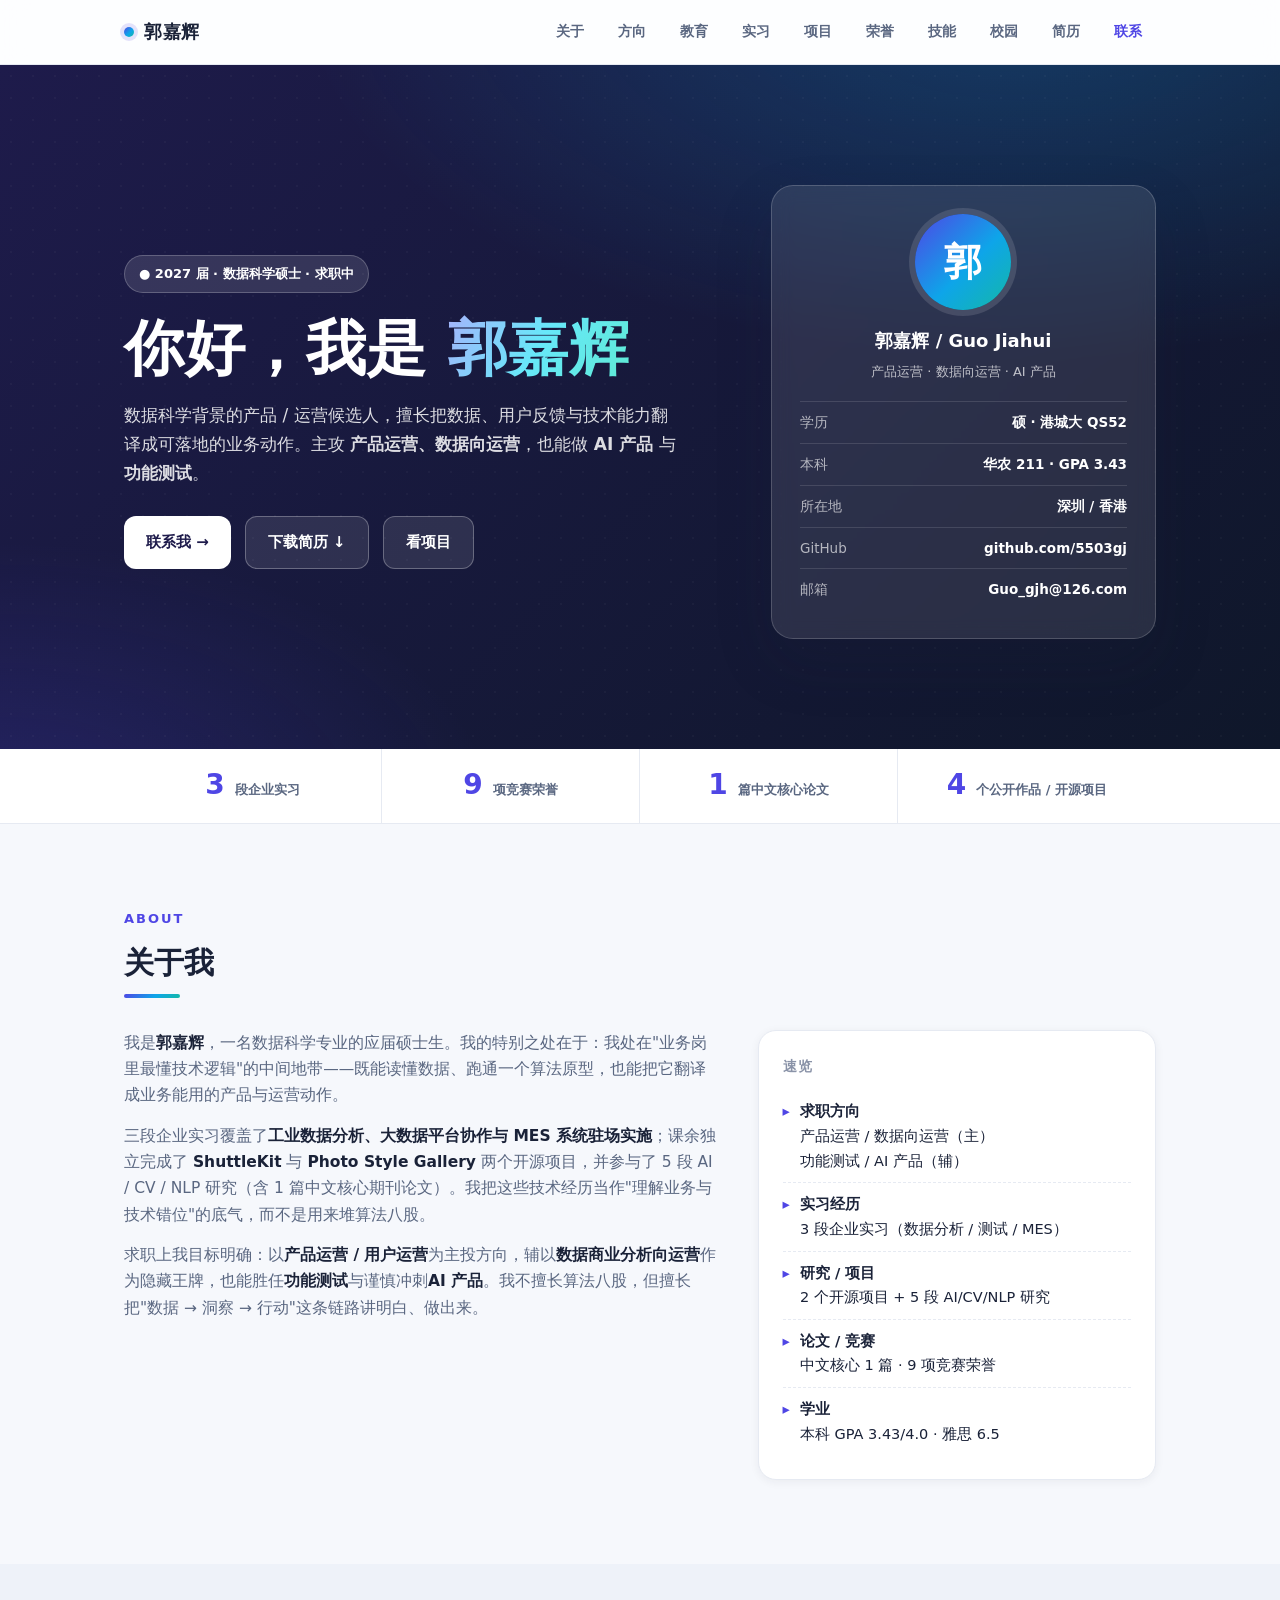
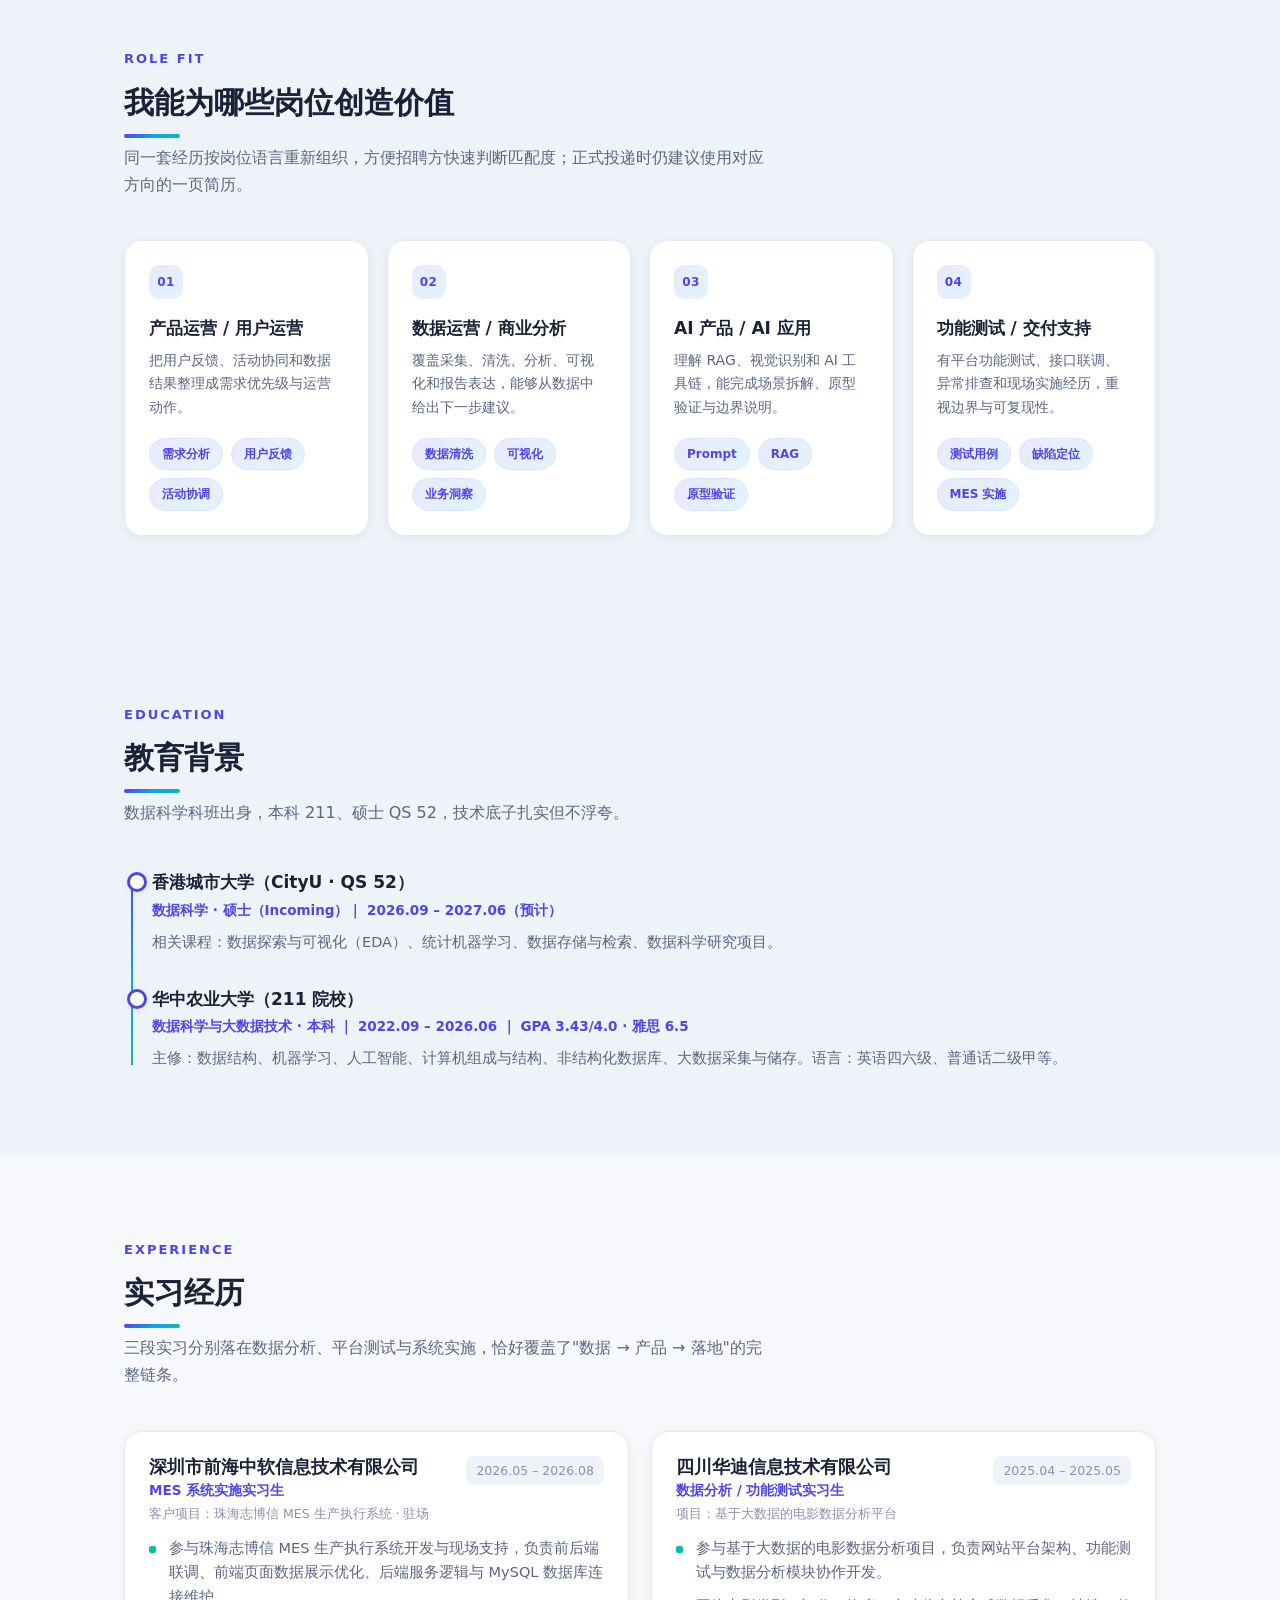
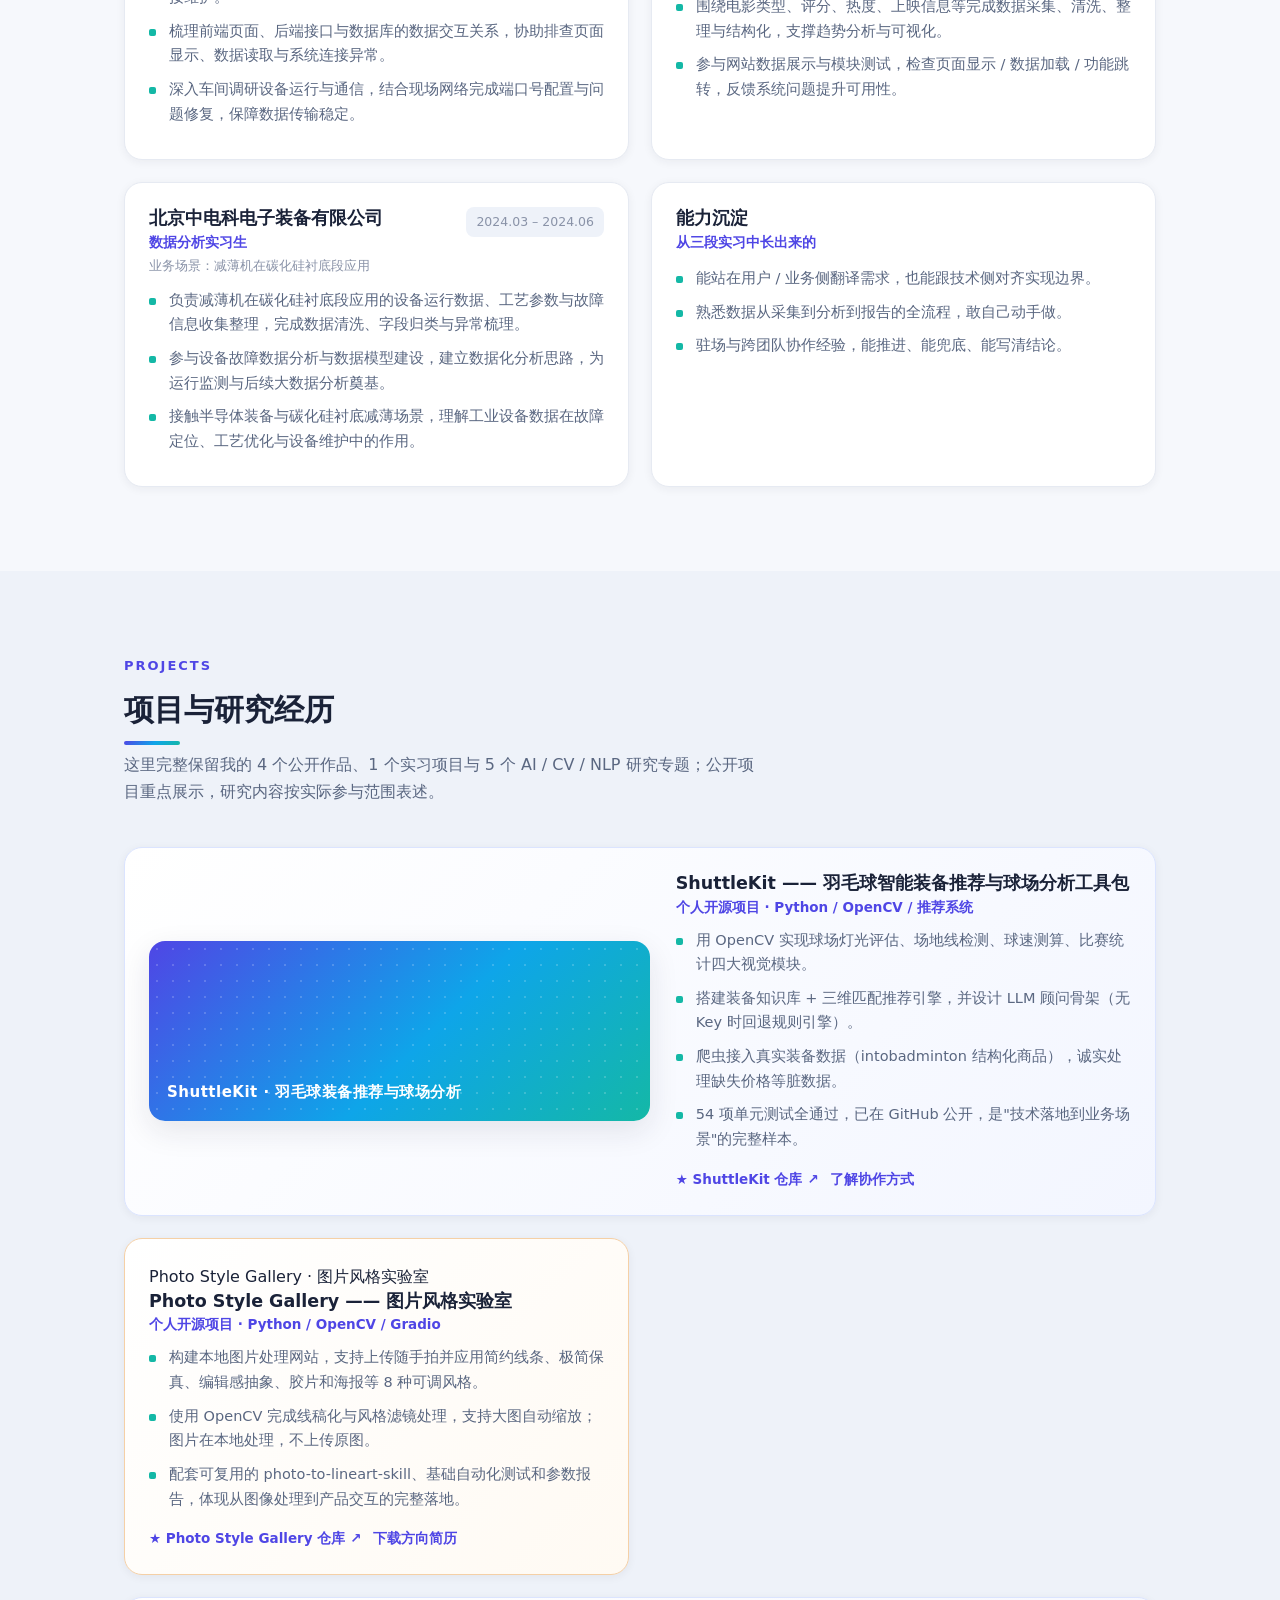
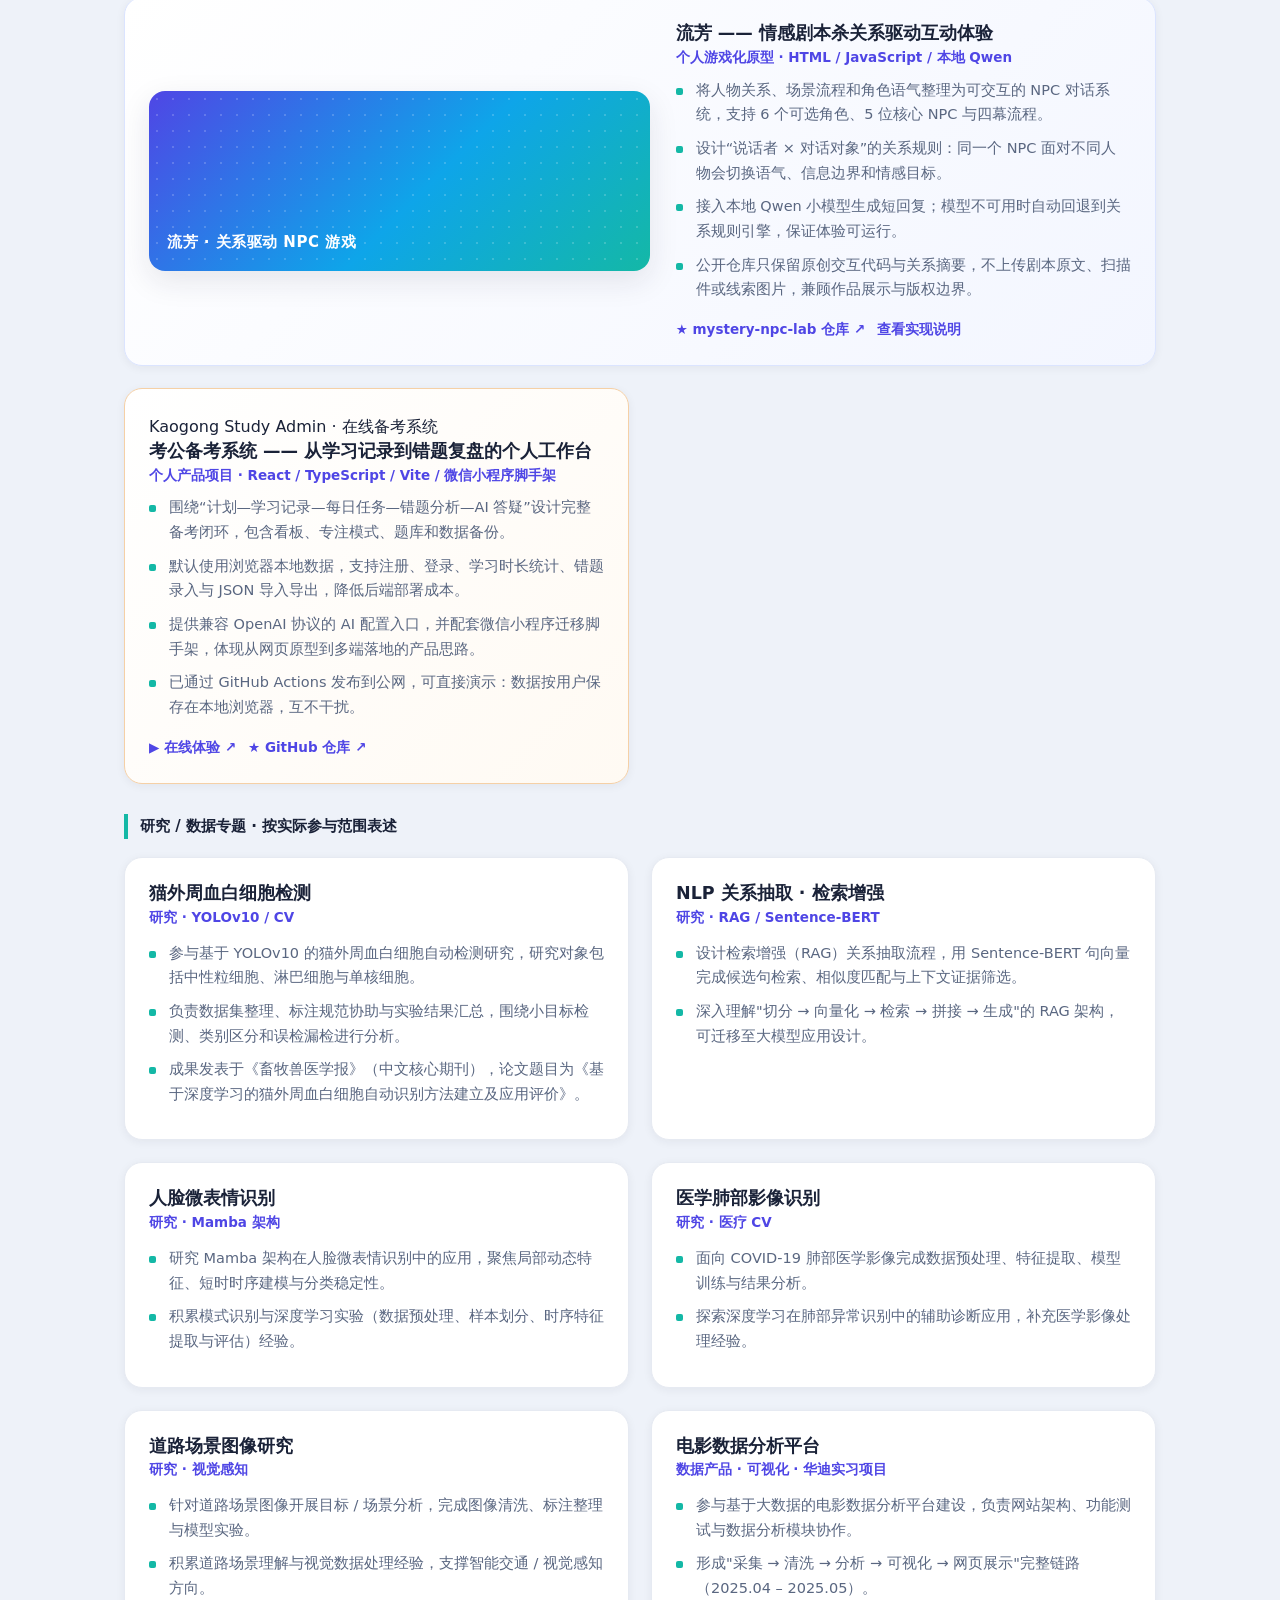
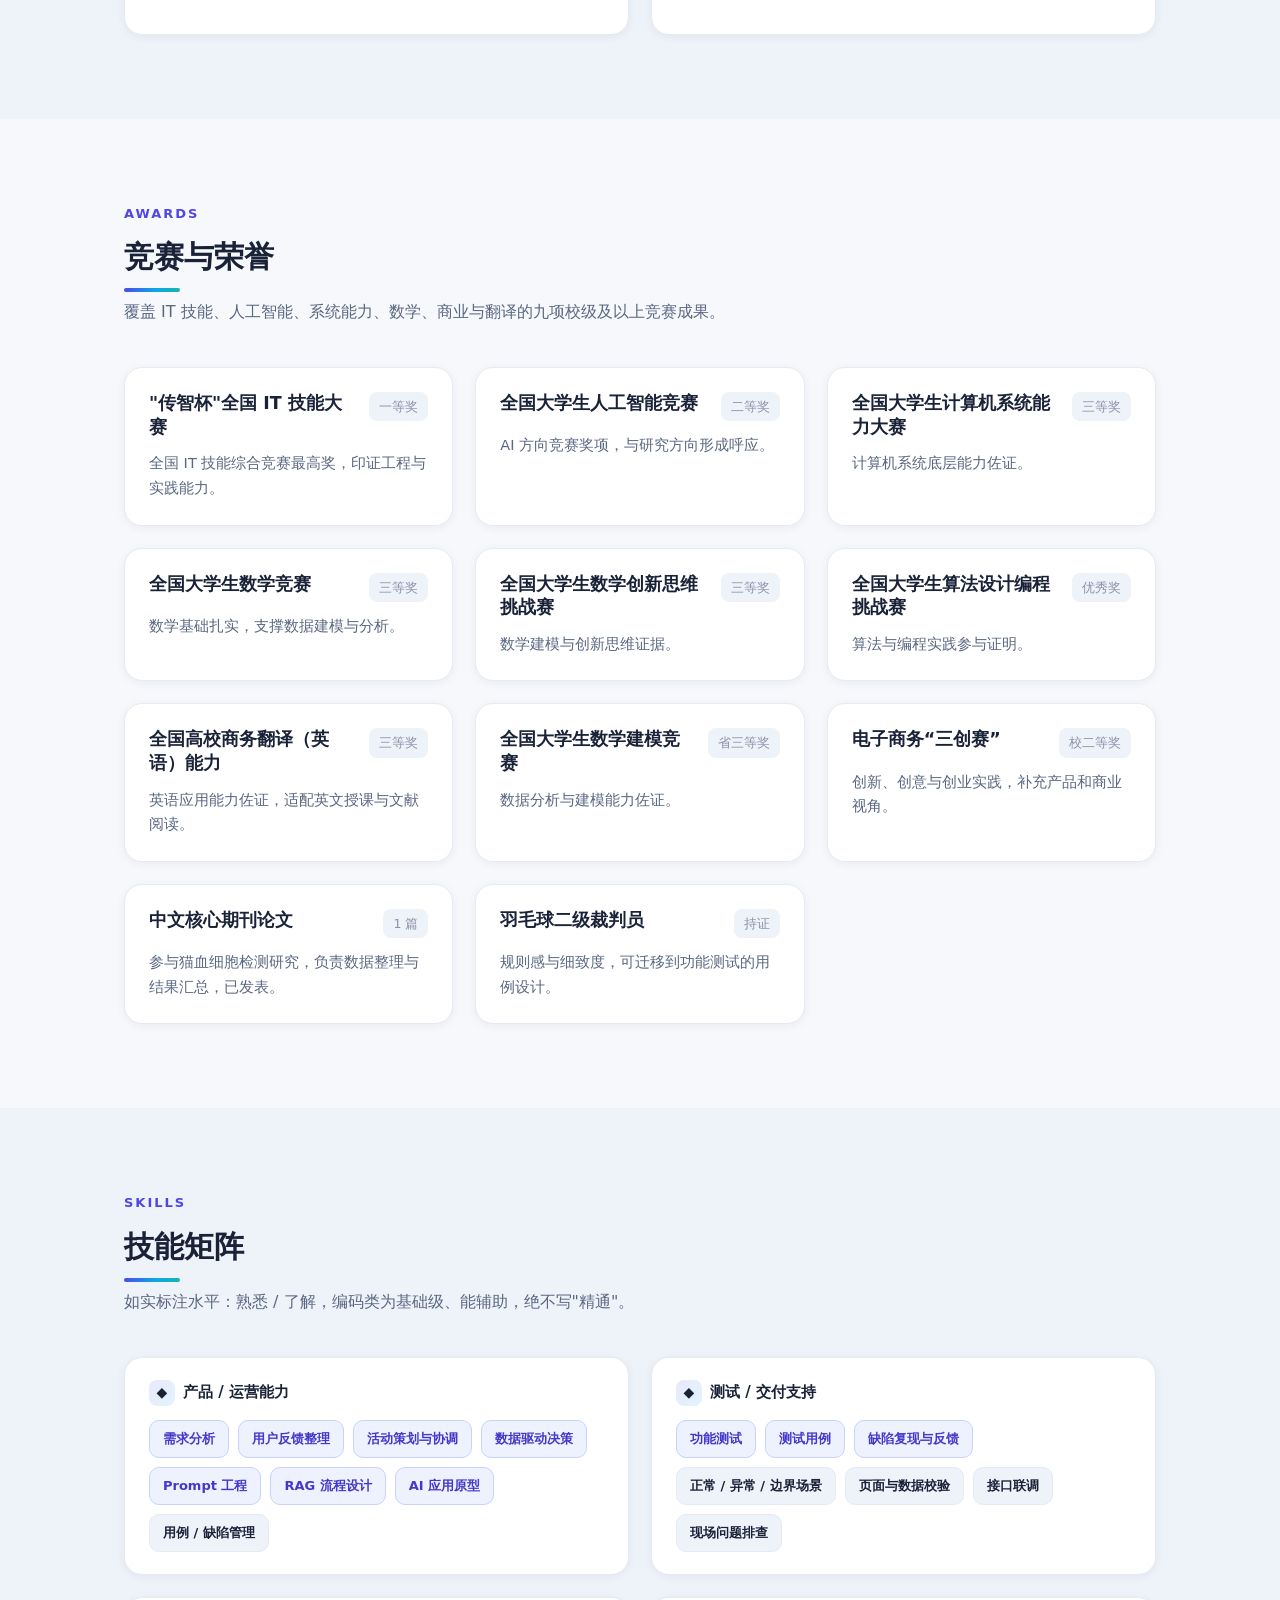
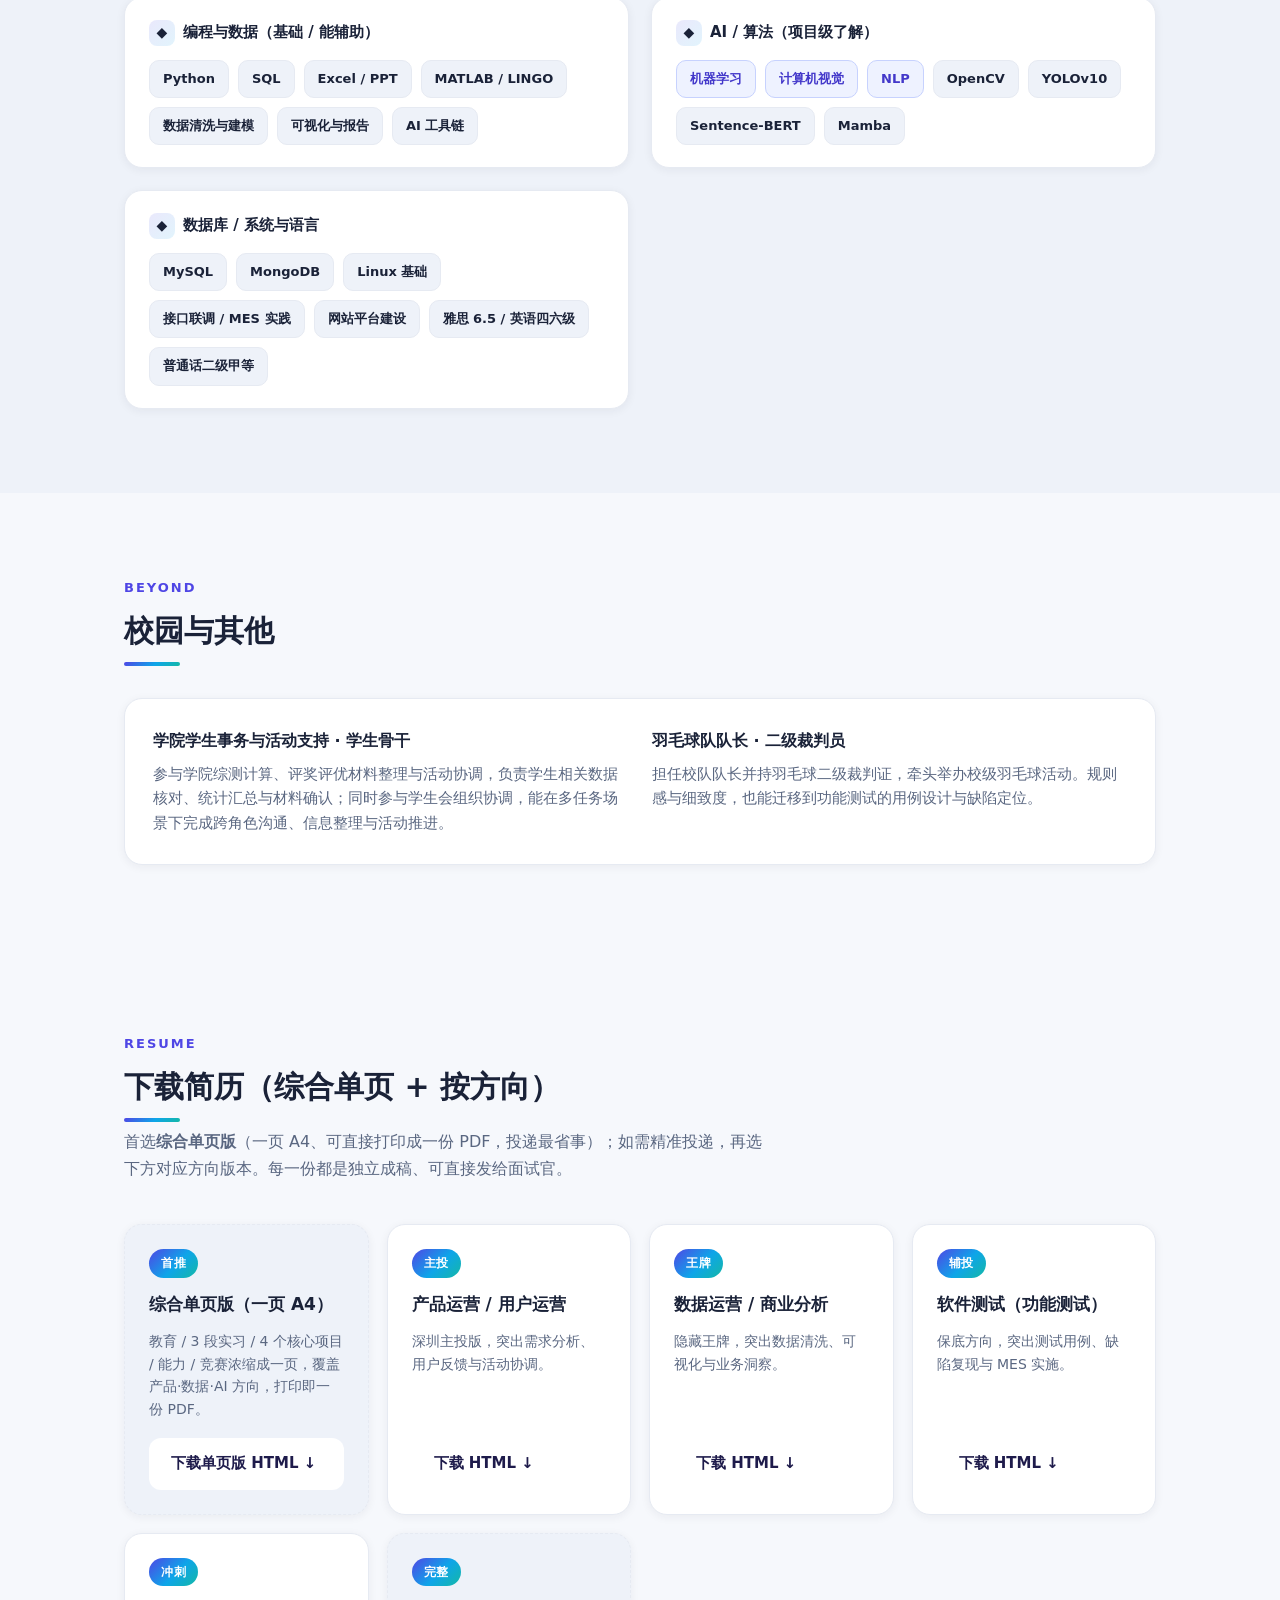
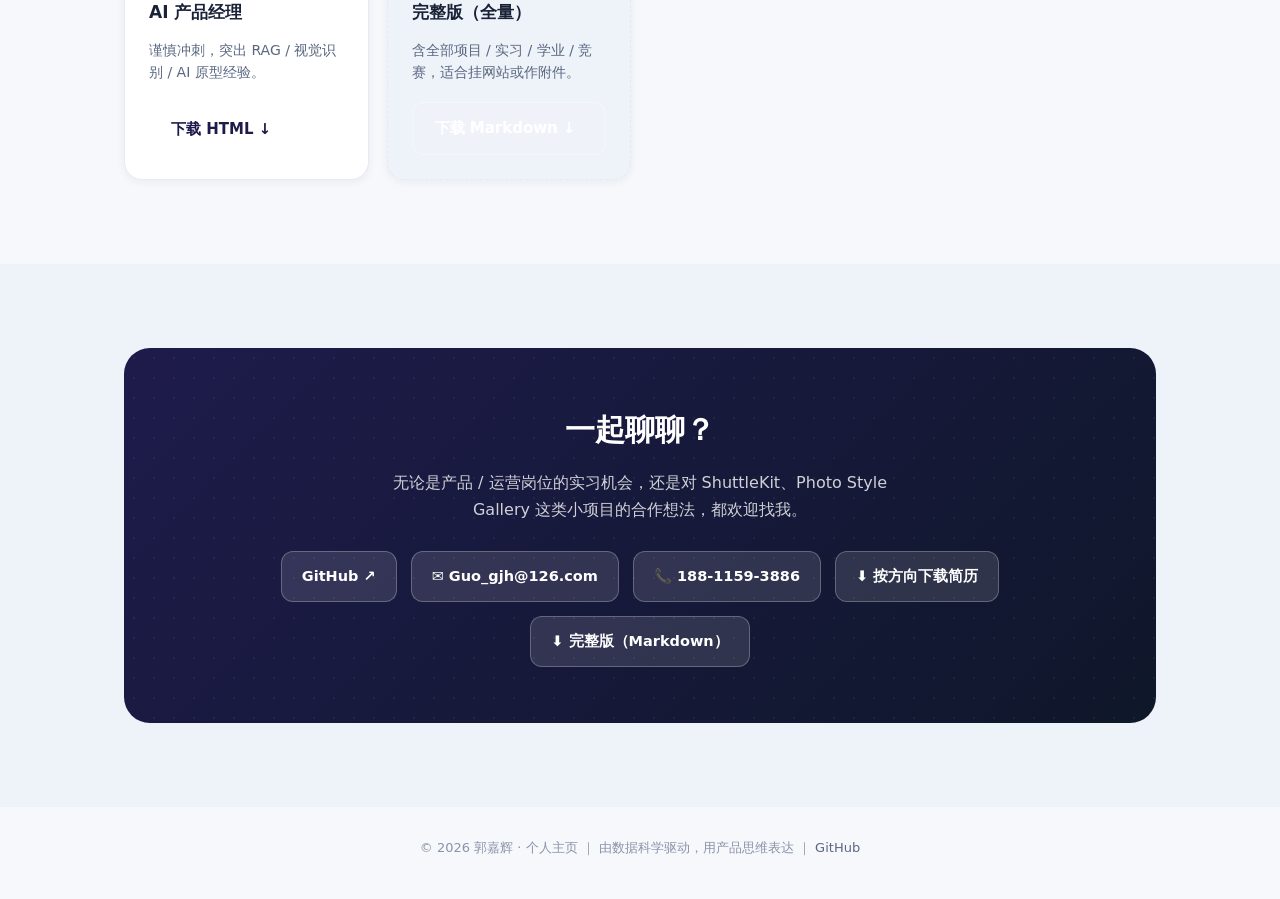
==== index.html @ 89a22817 "feat: add new portfolio projects" ====
<!DOCTYPE html>
<html lang="zh-CN">
<head>
<meta charset="UTF-8">
<meta name="viewport" content="width=device-width, initial-scale=1.0">
<title>郭嘉辉 · 个人主页 / 在线简历</title>
<meta name="description" content="郭嘉辉（数据科学硕士）个人主页：产品运营 / 数据向运营 / AI 产品方向，含 ShuttleKit、Photo Style Gallery、流芳 NPC 游戏、考公备考系统等公开作品。">
<meta name="theme-color" content="#1e1b4b">
<meta property="og:title" content="郭嘉辉 · 个人主页 / 在线简历">
<meta property="og:description" content="数据科学背景的产品运营、数据运营、AI 产品与功能测试候选人。">
<link rel="stylesheet" href="assets/css/style.css">
</head>
<body>

<!-- 导航 -->
<nav class="nav">
  <div class="wrap">
    <div class="brand"><span class="dot"></span>郭嘉辉</div>
    <button class="nav-toggle" id="navToggle" aria-label="打开菜单" aria-expanded="false">☰</button>
    <div class="nav-links" id="navLinks">
      <a href="#about">关于</a>
      <a href="#roles">方向</a>
      <a href="#education">教育</a>
      <a href="#experience">实习</a>
      <a href="#projects">项目</a>
      <a href="#awards">荣誉</a>
      <a href="#skills">技能</a>
      <a href="#campus">校园</a>
      <a href="#resume">简历</a>
      <a href="#contact">联系</a>
    </div>
  </div>
</nav>

<!-- Hero -->
<header class="hero">
  <div class="wrap">
    <div>
      <span class="badge">● 2027 届 · 数据科学硕士 · 求职中</span>
      <h1>你好，我是 <span class="grad-text">郭嘉辉</span></h1>
      <p class="lead">数据科学背景的产品 / 运营候选人，擅长把数据、用户反馈与技术能力翻译成可落地的业务动作。主攻 <strong>产品运营、数据向运营</strong>，也能做 <strong>AI 产品</strong> 与 <strong>功能测试</strong>。</p>
      <div class="cta">
        <a class="btn btn-primary" href="#contact">联系我 →</a>
        <a class="btn btn-ghost" href="#resume">下载简历 ↓</a>
        <a class="btn btn-ghost" href="#projects">看项目</a>
      </div>
    </div>
    <aside class="hero-card">
      <div class="avatar">郭</div>
      <h3>郭嘉辉 / Guo Jiahui</h3>
      <div class="sub">产品运营 · 数据向运营 · AI 产品</div>
      <div class="row"><span>学历</span><span>硕 · 港城大 QS52</span></div>
      <div class="row"><span>本科</span><span>华农 211 · GPA 3.43</span></div>
      <div class="row"><span>所在地</span><span>深圳 / 香港</span></div>
      <div class="row"><span>GitHub</span><span>github.com/5503gj</span></div>
      <div class="row"><span>邮箱</span><span>Guo_gjh@126.com</span></div>
    </aside>
  </div>
</header>

<div class="proof-strip" aria-label="经历概览">
  <div class="wrap proof-grid">
    <div><strong>3</strong><span>段企业实习</span></div>
    <div><strong>9</strong><span>项竞赛荣誉</span></div>
    <div><strong>1</strong><span>篇中文核心论文</span></div>
    <div><strong>4</strong><span>个公开作品 / 开源项目</span></div>
  </div>
</div>

<!-- 关于 -->
<section id="about">
  <div class="wrap">
    <div class="sec-head reveal">
      <div class="kicker">About</div>
      <h2>关于我</h2>
    </div>
    <div class="about-grid">
      <div class="about-text reveal">
        <p>我是<strong>郭嘉辉</strong>，一名数据科学专业的应届硕士生。我的特别之处在于：我处在"业务岗里最懂技术逻辑"的中间地带——既能读懂数据、跑通一个算法原型，也能把它翻译成业务能用的产品与运营动作。</p>
        <p>三段企业实习覆盖了<strong>工业数据分析、大数据平台协作与 MES 系统驻场实施</strong>；课余独立完成了 <strong>ShuttleKit</strong> 与 <strong>Photo Style Gallery</strong> 两个开源项目，并参与了 5 段 AI / CV / NLP 研究（含 1 篇中文核心期刊论文）。我把这些技术经历当作"理解业务与技术错位"的底气，而不是用来堆算法八股。</p>
        <p>求职上我目标明确：以<strong>产品运营 / 用户运营</strong>为主投方向，辅以<strong>数据商业分析向运营</strong>作为隐藏王牌，也能胜任<strong>功能测试</strong>与谨慎冲刺<strong>AI 产品</strong>。我不擅长算法八股，但擅长把"数据 → 洞察 → 行动"这条链路讲明白、做出来。</p>
      </div>
      <div class="fact-card reveal">
        <h4>速览</h4>
        <div class="item"><span class="ic">▸</span><div><strong>求职方向</strong><br>产品运营 / 数据向运营（主）<br>功能测试 / AI 产品（辅）</div></div>
        <div class="item"><span class="ic">▸</span><div><strong>实习经历</strong><br>3 段企业实习（数据分析 / 测试 / MES）</div></div>
        <div class="item"><span class="ic">▸</span><div><strong>研究 / 项目</strong><br>2 个开源项目 + 5 段 AI/CV/NLP 研究</div></div>
        <div class="item"><span class="ic">▸</span><div><strong>论文 / 竞赛</strong><br>中文核心 1 篇 · 9 项竞赛荣誉</div></div>
        <div class="item"><span class="ic">▸</span><div><strong>学业</strong><br>本科 GPA 3.43/4.0 · 雅思 6.5</div></div>
      </div>
    </div>
  </div>
</section>

<!-- 求职方向 -->
<section id="roles" style="background:var(--bg-soft);">
  <div class="wrap">
    <div class="sec-head reveal">
      <div class="kicker">Role fit</div>
      <h2>我能为哪些岗位创造价值</h2>
      <p>同一套经历按岗位语言重新组织，方便招聘方快速判断匹配度；正式投递时仍建议使用对应方向的一页简历。</p>
    </div>
    <div class="role-grid">
      <article class="role-card reveal">
        <span class="role-no">01</span>
        <h3>产品运营 / 用户运营</h3>
        <p>把用户反馈、活动协同和数据结果整理成需求优先级与运营动作。</p>
        <div class="tag-row"><span class="tag">需求分析</span><span class="tag">用户反馈</span><span class="tag">活动协调</span></div>
      </article>
      <article class="role-card reveal">
        <span class="role-no">02</span>
        <h3>数据运营 / 商业分析</h3>
        <p>覆盖采集、清洗、分析、可视化和报告表达，能够从数据中给出下一步建议。</p>
        <div class="tag-row"><span class="tag">数据清洗</span><span class="tag">可视化</span><span class="tag">业务洞察</span></div>
      </article>
      <article class="role-card reveal">
        <span class="role-no">03</span>
        <h3>AI 产品 / AI 应用</h3>
        <p>理解 RAG、视觉识别和 AI 工具链，能完成场景拆解、原型验证与边界说明。</p>
        <div class="tag-row"><span class="tag">Prompt</span><span class="tag">RAG</span><span class="tag">原型验证</span></div>
      </article>
      <article class="role-card reveal">
        <span class="role-no">04</span>
        <h3>功能测试 / 交付支持</h3>
        <p>有平台功能测试、接口联调、异常排查和现场实施经历，重视边界与可复现性。</p>
        <div class="tag-row"><span class="tag">测试用例</span><span class="tag">缺陷定位</span><span class="tag">MES 实施</span></div>
      </article>
    </div>
  </div>
</section>

<!-- 教育 -->
<section id="education" style="background:var(--bg-soft);">
  <div class="wrap">
    <div class="sec-head reveal">
      <div class="kicker">Education</div>
      <h2>教育背景</h2>
      <p>数据科学科班出身，本科 211、硕士 QS 52，技术底子扎实但不浮夸。</p>
    </div>
    <div class="timeline">
      <div class="tl-item reveal">
        <h4>香港城市大学（CityU · QS 52）</h4>
        <div class="meta">数据科学 · 硕士（Incoming）｜ 2026.09 – 2027.06（预计）</div>
        <p>相关课程：数据探索与可视化（EDA）、统计机器学习、数据存储与检索、数据科学研究项目。</p>
      </div>
      <div class="tl-item reveal">
        <h4>华中农业大学（211 院校）</h4>
        <div class="meta">数据科学与大数据技术 · 本科 ｜ 2022.09 – 2026.06 ｜ GPA 3.43/4.0 · 雅思 6.5</div>
        <p>主修：数据结构、机器学习、人工智能、计算机组成与结构、非结构化数据库、大数据采集与储存。语言：英语四六级、普通话二级甲等。</p>
      </div>
    </div>
  </div>
</section>

<!-- 实习 -->
<section id="experience">
  <div class="wrap">
    <div class="sec-head reveal">
      <div class="kicker">Experience</div>
      <h2>实习经历</h2>
      <p>三段实习分别落在数据分析、平台测试与系统实施，恰好覆盖了"数据 → 产品 → 落地"的完整链条。</p>
    </div>
    <div class="grid grid-2">
      <div class="card reveal">
        <div class="top">
          <div><h3>深圳市前海中软信息技术有限公司</h3><div class="role">MES 系统实施实习生</div><div class="exp-company">客户项目：珠海志博信 MES 生产执行系统 · 驻场</div></div>
          <span class="period">2026.05 – 2026.08</span>
        </div>
        <ul>
          <li>参与珠海志博信 MES 生产执行系统开发与现场支持，负责前后端联调、前端页面数据展示优化、后端服务逻辑与 MySQL 数据库连接维护。</li>
          <li>梳理前端页面、后端接口与数据库的数据交互关系，协助排查页面显示、数据读取与系统连接异常。</li>
          <li>深入车间调研设备运行与通信，结合现场网络完成端口号配置与问题修复，保障数据传输稳定。</li>
        </ul>
      </div>
      <div class="card reveal">
        <div class="top">
          <div><h3>四川华迪信息技术有限公司</h3><div class="role">数据分析 / 功能测试实习生</div><div class="exp-company">项目：基于大数据的电影数据分析平台</div></div>
          <span class="period">2025.04 – 2025.05</span>
        </div>
        <ul>
          <li>参与基于大数据的电影数据分析项目，负责网站平台架构、功能测试与数据分析模块协作开发。</li>
          <li>围绕电影类型、评分、热度、上映信息等完成数据采集、清洗、整理与结构化，支撑趋势分析与可视化。</li>
          <li>参与网站数据展示与模块测试，检查页面显示 / 数据加载 / 功能跳转，反馈系统问题提升可用性。</li>
        </ul>
      </div>
      <div class="card reveal">
        <div class="top">
          <div><h3>北京中电科电子装备有限公司</h3><div class="role">数据分析实习生</div><div class="exp-company">业务场景：减薄机在碳化硅衬底段应用</div></div>
          <span class="period">2024.03 – 2024.06</span>
        </div>
        <ul>
          <li>负责减薄机在碳化硅衬底段应用的设备运行数据、工艺参数与故障信息收集整理，完成数据清洗、字段归类与异常梳理。</li>
          <li>参与设备故障数据分析与数据模型建设，建立数据化分析思路，为运行监测与后续大数据分析奠基。</li>
          <li>接触半导体装备与碳化硅衬底减薄场景，理解工业设备数据在故障定位、工艺优化与设备维护中的作用。</li>
        </ul>
      </div>
      <div class="card reveal">
        <div class="top">
          <div><h3>能力沉淀</h3><div class="role">从三段实习中长出来的</div></div>
        </div>
        <ul>
          <li>能站在用户 / 业务侧翻译需求，也能跟技术侧对齐实现边界。</li>
          <li>熟悉数据从采集到分析到报告的全流程，敢自己动手做。</li>
          <li>驻场与跨团队协作经验，能推进、能兜底、能写清结论。</li>
        </ul>
      </div>
    </div>
  </div>
</section>

<!-- 项目 -->
<section id="projects" style="background:var(--bg-soft);">
  <div class="wrap">
    <div class="sec-head reveal">
      <div class="kicker">Projects</div>
      <h2>项目与研究经历</h2>
      <p>这里完整保留我的 4 个公开作品、1 个实习项目与 5 个 AI / CV / NLP 研究专题；公开项目重点展示，研究内容按实际参与范围表述。</p>
    </div>
    <div class="grid grid-2">
      <!-- ShuttleKit 特色卡 -->
      <div class="card project-card feature reveal">
        <div class="visual"><span class="badge2">ShuttleKit · 羽毛球装备推荐与球场分析</span></div>
        <div>
          <h3>ShuttleKit —— 羽毛球智能装备推荐与球场分析工具包</h3>
          <div class="role">个人开源项目 · Python / OpenCV / 推荐系统</div>
          <ul>
            <li>用 OpenCV 实现球场灯光评估、场地线检测、球速测算、比赛统计四大视觉模块。</li>
            <li>搭建装备知识库 + 三维匹配推荐引擎，并设计 LLM 顾问骨架（无 Key 时回退规则引擎）。</li>
            <li>爬虫接入真实装备数据（intobadminton 结构化商品），诚实处理缺失价格等脏数据。</li>
            <li>54 项单元测试全通过，已在 GitHub 公开，是"技术落地到业务场景"的完整样本。</li>
          </ul>
          <div class="project-links">
            <a href="https://github.com/5503gj/shuttlekit" target="_blank" rel="noopener">★ ShuttleKit 仓库 ↗</a>
            <a href="#contact">了解协作方式</a>
          </div>
        </div>
      </div>

      <!-- Photo Style Gallery 特色卡 -->
      <div class="card project-card lineart-project reveal">
        <div class="visual"><span class="badge2">Photo Style Gallery · 图片风格实验室</span></div>
        <div>
          <h3>Photo Style Gallery —— 图片风格实验室</h3>
          <div class="role">个人开源项目 · Python / OpenCV / Gradio</div>
          <ul>
            <li>构建本地图片处理网站，支持上传随手拍并应用简约线条、极简保真、编辑感抽象、胶片和海报等 8 种可调风格。</li>
            <li>使用 OpenCV 完成线稿化与风格滤镜处理，支持大图自动缩放；图片在本地处理，不上传原图。</li>
            <li>配套可复用的 photo-to-lineart-skill、基础自动化测试和参数报告，体现从图像处理到产品交互的完整落地。</li>
          </ul>
          <div class="project-links">
            <a href="https://github.com/5503gj/photo-style-gallery" target="_blank" rel="noopener">★ Photo Style Gallery 仓库 ↗</a>
            <a href="#resume">下载方向简历</a>
          </div>
        </div>
      </div>

      <!-- 流芳 NPC 游戏特色卡 -->
      <div class="card project-card feature reveal">
        <div class="visual"><span class="badge2">流芳 · 关系驱动 NPC 游戏</span></div>
        <div>
          <h3>流芳 —— 情感剧本杀关系驱动互动体验</h3>
          <div class="role">个人游戏化原型 · HTML / JavaScript / 本地 Qwen</div>
          <ul>
            <li>将人物关系、场景流程和角色语气整理为可交互的 NPC 对话系统，支持 6 个可选角色、5 位核心 NPC 与四幕流程。</li>
            <li>设计“说话者 × 对话对象”的关系规则：同一个 NPC 面对不同人物会切换语气、信息边界和情感目标。</li>
            <li>接入本地 Qwen 小模型生成短回复；模型不可用时自动回退到关系规则引擎，保证体验可运行。</li>
            <li>公开仓库只保留原创交互代码与关系摘要，不上传剧本原文、扫描件或线索图片，兼顾作品展示与版权边界。</li>
          </ul>
          <div class="project-links">
            <a href="https://github.com/5503gj/mystery-npc-lab" target="_blank" rel="noopener">★ mystery-npc-lab 仓库 ↗</a>
            <a href="https://github.com/5503gj/mystery-npc-lab" target="_blank" rel="noopener">查看实现说明</a>
          </div>
        </div>
      </div>

      <!-- 考公备考系统特色卡 -->
      <div class="card project-card lineart-project reveal">
        <div class="visual"><span class="badge2">Kaogong Study Admin · 在线备考系统</span></div>
        <div>
          <h3>考公备考系统 —— 从学习记录到错题复盘的个人工作台</h3>
          <div class="role">个人产品项目 · React / TypeScript / Vite / 微信小程序脚手架</div>
          <ul>
            <li>围绕“计划—学习记录—每日任务—错题分析—AI 答疑”设计完整备考闭环，包含看板、专注模式、题库和数据备份。</li>
            <li>默认使用浏览器本地数据，支持注册、登录、学习时长统计、错题录入与 JSON 导入导出，降低后端部署成本。</li>
            <li>提供兼容 OpenAI 协议的 AI 配置入口，并配套微信小程序迁移脚手架，体现从网页原型到多端落地的产品思路。</li>
            <li>已通过 GitHub Actions 发布到公网，可直接演示：数据按用户保存在本地浏览器，互不干扰。</li>
          </ul>
          <div class="project-links">
            <a href="https://5503gj.github.io/kaogong-study-admin/" target="_blank" rel="noopener">▶ 在线体验 ↗</a>
            <a href="https://github.com/5503gj/kaogong-study-admin" target="_blank" rel="noopener">★ GitHub 仓库 ↗</a>
          </div>
        </div>
      </div>

      <div class="project-group-title reveal">研究 / 数据专题 · 按实际参与范围表述</div>

      <div class="card project-card reveal">
        <div class="top"><div><h3>猫外周血白细胞检测</h3><div class="role">研究 · YOLOv10 / CV</div></div></div>
        <ul>
          <li>参与基于 YOLOv10 的猫外周血白细胞自动检测研究，研究对象包括中性粒细胞、淋巴细胞与单核细胞。</li>
          <li>负责数据集整理、标注规范协助与实验结果汇总，围绕小目标检测、类别区分和误检漏检进行分析。</li>
          <li>成果发表于《畜牧兽医学报》（中文核心期刊），论文题目为《基于深度学习的猫外周血白细胞自动识别方法建立及应用评价》。</li>
        </ul>
      </div>

      <div class="card project-card reveal">
        <div class="top"><div><h3>NLP 关系抽取 · 检索增强</h3><div class="role">研究 · RAG / Sentence-BERT</div></div></div>
        <ul>
          <li>设计检索增强（RAG）关系抽取流程，用 Sentence-BERT 句向量完成候选句检索、相似度匹配与上下文证据筛选。</li>
          <li>深入理解"切分 → 向量化 → 检索 → 拼接 → 生成"的 RAG 架构，可迁移至大模型应用设计。</li>
        </ul>
      </div>

      <div class="card project-card reveal">
        <div class="top"><div><h3>人脸微表情识别</h3><div class="role">研究 · Mamba 架构</div></div></div>
        <ul>
          <li>研究 Mamba 架构在人脸微表情识别中的应用，聚焦局部动态特征、短时时序建模与分类稳定性。</li>
          <li>积累模式识别与深度学习实验（数据预处理、样本划分、时序特征提取与评估）经验。</li>
        </ul>
      </div>

      <div class="card project-card reveal">
        <div class="top"><div><h3>医学肺部影像识别</h3><div class="role">研究 · 医疗 CV</div></div></div>
        <ul>
          <li>面向 COVID-19 肺部医学影像完成数据预处理、特征提取、模型训练与结果分析。</li>
          <li>探索深度学习在肺部异常识别中的辅助诊断应用，补充医学影像处理经验。</li>
        </ul>
      </div>

      <div class="card project-card reveal">
        <div class="top"><div><h3>道路场景图像研究</h3><div class="role">研究 · 视觉感知</div></div></div>
        <ul>
          <li>针对道路场景图像开展目标 / 场景分析，完成图像清洗、标注整理与模型实验。</li>
          <li>积累道路场景理解与视觉数据处理经验，支撑智能交通 / 视觉感知方向。</li>
        </ul>
      </div>

      <div class="card project-card reveal">
        <div class="top"><div><h3>电影数据分析平台</h3><div class="role">数据产品 · 可视化 · 华迪实习项目</div></div></div>
        <ul>
          <li>参与基于大数据的电影数据分析平台建设，负责网站架构、功能测试与数据分析模块协作。</li>
          <li>形成"采集 → 清洗 → 分析 → 可视化 → 网页展示"完整链路（2025.04 – 2025.05）。</li>
        </ul>
      </div>
    </div>
  </div>
</section>

<!-- 荣誉 -->
<section id="awards">
  <div class="wrap">
    <div class="sec-head reveal">
      <div class="kicker">Awards</div>
      <h2>竞赛与荣誉</h2>
      <p>覆盖 IT 技能、人工智能、系统能力、数学、商业与翻译的九项校级及以上竞赛成果。</p>
    </div>
    <div class="grid grid-3">
      <div class="card reveal"><div class="top"><h3>"传智杯"全国 IT 技能大赛</h3><span class="period">一等奖</span></div><p style="color:var(--ink-soft);font-size:14.5px;">全国 IT 技能综合竞赛最高奖，印证工程与实践能力。</p></div>
      <div class="card reveal"><div class="top"><h3>全国大学生人工智能竞赛</h3><span class="period">二等奖</span></div><p style="color:var(--ink-soft);font-size:14.5px;">AI 方向竞赛奖项，与研究方向形成呼应。</p></div>
      <div class="card reveal"><div class="top"><h3>全国大学生计算机系统能力大赛</h3><span class="period">三等奖</span></div><p style="color:var(--ink-soft);font-size:14.5px;">计算机系统底层能力佐证。</p></div>
      <div class="card reveal"><div class="top"><h3>全国大学生数学竞赛</h3><span class="period">三等奖</span></div><p style="color:var(--ink-soft);font-size:14.5px;">数学基础扎实，支撑数据建模与分析。</p></div>
      <div class="card reveal"><div class="top"><h3>全国大学生数学创新思维挑战赛</h3><span class="period">三等奖</span></div><p style="color:var(--ink-soft);font-size:14.5px;">数学建模与创新思维证据。</p></div>
      <div class="card reveal"><div class="top"><h3>全国大学生算法设计编程挑战赛</h3><span class="period">优秀奖</span></div><p style="color:var(--ink-soft);font-size:14.5px;">算法与编程实践参与证明。</p></div>
      <div class="card reveal"><div class="top"><h3>全国高校商务翻译（英语）能力</h3><span class="period">三等奖</span></div><p style="color:var(--ink-soft);font-size:14.5px;">英语应用能力佐证，适配英文授课与文献阅读。</p></div>
      <div class="card reveal"><div class="top"><h3>全国大学生数学建模竞赛</h3><span class="period">省三等奖</span></div><p style="color:var(--ink-soft);font-size:14.5px;">数据分析与建模能力佐证。</p></div>
      <div class="card reveal"><div class="top"><h3>电子商务“三创赛”</h3><span class="period">校二等奖</span></div><p style="color:var(--ink-soft);font-size:14.5px;">创新、创意与创业实践，补充产品和商业视角。</p></div>
      <div class="card reveal"><div class="top"><h3>中文核心期刊论文</h3><span class="period">1 篇</span></div><p style="color:var(--ink-soft);font-size:14.5px;">参与猫血细胞检测研究，负责数据整理与结果汇总，已发表。</p></div>
      <div class="card reveal"><div class="top"><h3>羽毛球二级裁判员</h3><span class="period">持证</span></div><p style="color:var(--ink-soft);font-size:14.5px;">规则感与细致度，可迁移到功能测试的用例设计。</p></div>
    </div>
  </div>
</section>

<!-- 技能 -->
<section id="skills" style="background:var(--bg-soft);">
  <div class="wrap">
    <div class="sec-head reveal">
      <div class="kicker">Skills</div>
      <h2>技能矩阵</h2>
      <p>如实标注水平：熟悉 / 了解，编码类为基础级、能辅助，绝不写"精通"。</p>
    </div>
    <div class="skills-wrap">
      <div class="skill-group reveal">
        <h4><span class="ic">◆</span>产品 / 运营能力</h4>
        <div class="chips">
          <span class="chip b">需求分析</span>
          <span class="chip b">用户反馈整理</span>
          <span class="chip b">活动策划与协调</span>
          <span class="chip b">数据驱动决策</span>
          <span class="chip b">Prompt 工程</span>
          <span class="chip b">RAG 流程设计</span>
          <span class="chip b">AI 应用原型</span>
          <span class="chip">用例 / 缺陷管理</span>
        </div>
      </div>
      <div class="skill-group reveal">
        <h4><span class="ic">◆</span>测试 / 交付支持</h4>
        <div class="chips">
          <span class="chip b">功能测试</span>
          <span class="chip b">测试用例</span>
          <span class="chip b">缺陷复现与反馈</span>
          <span class="chip">正常 / 异常 / 边界场景</span>
          <span class="chip">页面与数据校验</span>
          <span class="chip">接口联调</span>
          <span class="chip">现场问题排查</span>
        </div>
      </div>
      <div class="skill-group reveal">
        <h4><span class="ic">◆</span>编程与数据（基础 / 能辅助）</h4>
        <div class="chips">
          <span class="chip">Python</span>
          <span class="chip">SQL</span>
          <span class="chip">Excel / PPT</span>
          <span class="chip">MATLAB / LINGO</span>
          <span class="chip">数据清洗与建模</span>
          <span class="chip">可视化与报告</span>
          <span class="chip">AI 工具链</span>
        </div>
      </div>
      <div class="skill-group reveal">
        <h4><span class="ic">◆</span>AI / 算法（项目级了解）</h4>
        <div class="chips">
          <span class="chip b">机器学习</span>
          <span class="chip b">计算机视觉</span>
          <span class="chip b">NLP</span>
          <span class="chip">OpenCV</span>
          <span class="chip">YOLOv10</span>
          <span class="chip">Sentence-BERT</span>
          <span class="chip">Mamba</span>
        </div>
      </div>
      <div class="skill-group reveal">
        <h4><span class="ic">◆</span>数据库 / 系统与语言</h4>
        <div class="chips">
          <span class="chip">MySQL</span>
          <span class="chip">MongoDB</span>
          <span class="chip">Linux 基础</span>
          <span class="chip">接口联调 / MES 实践</span>
          <span class="chip">网站平台建设</span>
          <span class="chip">雅思 6.5 / 英语四六级</span>
          <span class="chip">普通话二级甲等</span>
        </div>
      </div>
    </div>
  </div>
</section>

<!-- 校园 -->
<section id="campus">
  <div class="wrap">
    <div class="sec-head reveal">
      <div class="kicker">Beyond</div>
      <h2>校园与其他</h2>
    </div>
    <div class="campus reveal">
      <div class="block">
        <h4>学院学生事务与活动支持 · 学生骨干</h4>
        <p>参与学院综测计算、评奖评优材料整理与活动协调，负责学生相关数据核对、统计汇总与材料确认；同时参与学生会组织协调，能在多任务场景下完成跨角色沟通、信息整理与活动推进。</p>
      </div>
      <div class="block">
        <h4>羽毛球队队长 · 二级裁判员</h4>
        <p>担任校队队长并持羽毛球二级裁判证，牵头举办校级羽毛球活动。规则感与细致度，也能迁移到功能测试的用例设计与缺陷定位。</p>
      </div>
    </div>
  </div>
</section>

<!-- 简历下载 -->
<section id="resume">
  <div class="wrap">
    <div class="sec-head reveal">
      <div class="kicker">Resume</div>
      <h2>下载简历（综合单页 + 按方向）</h2>
      <p>首选<strong>综合单页版</strong>（一页 A4、可直接打印成一份 PDF，投递最省事）；如需精准投递，再选下方对应方向版本。每一份都是独立成稿、可直接发给面试官。</p>
    </div>
    <div class="resume-grid">
      <article class="resume-card full featured reveal">
        <span class="rc-no">首推</span>
        <h3>综合单页版（一页 A4）</h3>
        <p>教育 / 3 段实习 / 4 个核心项目 / 能力 / 竞赛浓缩成一页，覆盖产品·数据·AI 方向，打印即一份 PDF。</p>
        <a class="btn btn-primary" href="resume/郭嘉辉-简历-单页综合版.html" download>下载单页版 HTML ↓</a>
      </article>
      <article class="resume-card reveal">
        <span class="rc-no">主投</span>
        <h3>产品运营 / 用户运营</h3>
        <p>深圳主投版，突出需求分析、用户反馈与活动协调。</p>
        <a class="btn btn-primary" href="resume/郭嘉辉-产品运营简历.html" download>下载 HTML ↓</a>
      </article>
      <article class="resume-card reveal">
        <span class="rc-no">王牌</span>
        <h3>数据运营 / 商业分析</h3>
        <p>隐藏王牌，突出数据清洗、可视化与业务洞察。</p>
        <a class="btn btn-primary" href="resume/郭嘉辉-数据运营简历.html" download>下载 HTML ↓</a>
      </article>
      <article class="resume-card reveal">
        <span class="rc-no">辅投</span>
        <h3>软件测试（功能测试）</h3>
        <p>保底方向，突出测试用例、缺陷复现与 MES 实施。</p>
        <a class="btn btn-primary" href="resume/郭嘉辉-软件测试简历.html" download>下载 HTML ↓</a>
      </article>
      <article class="resume-card reveal">
        <span class="rc-no">冲刺</span>
        <h3>AI 产品经理</h3>
        <p>谨慎冲刺，突出 RAG / 视觉识别 / AI 原型经验。</p>
        <a class="btn btn-primary" href="resume/郭嘉辉-AI产品经理简历.html" download>下载 HTML ↓</a>
      </article>
      <article class="resume-card full reveal">
        <span class="rc-no">完整</span>
        <h3>完整版（全量）</h3>
        <p>含全部项目 / 实习 / 学业 / 竞赛，适合挂网站或作附件。</p>
        <a class="btn btn-ghost" href="resume/郭嘉辉-个人简历.md" download>下载 Markdown ↓</a>
      </article>
    </div>
  </div>
</section>

<!-- 联系 -->
<section id="contact" style="background:var(--bg-soft);">
  <div class="wrap">
    <div class="contact reveal">
      <h2>一起聊聊？</h2>
      <p>无论是产品 / 运营岗位的实习机会，还是对 ShuttleKit、Photo Style Gallery 这类小项目的合作想法，都欢迎找我。</p>
      <div class="links">
        <a href="https://github.com/5503gj" target="_blank" rel="noopener">GitHub ↗</a>
        <a href="mailto:Guo_gjh@126.com">✉ Guo_gjh@126.com</a>
        <a href="tel:18811593886">📞 188-1159-3886</a>
        <a href="#resume">⬇ 按方向下载简历</a>
        <a href="resume/郭嘉辉-个人简历.md" download>⬇ 完整版（Markdown）</a>
      </div>
    </div>
  </div>
</section>

<footer class="footer">
  <div class="wrap">
    © 2026 郭嘉辉 · 个人主页 ｜ 由数据科学驱动，用产品思维表达 ｜
    <a href="https://github.com/5503gj" target="_blank" rel="noopener">GitHub</a>
  </div>
</footer>

<button class="totop" id="toTop" aria-label="返回顶部">↑</button>

<script src="assets/js/main.js"></script>
</body>
</html>
---- assets/css/style.css ----
/* =========================================================
   郭嘉辉 · 个人网站 / 在线简历
   设计：现代渐变 + 玻璃拟态 + 响应式 + 滚动动画 + 打印友好
   ========================================================= */

:root {
  --bg: #f6f8fc;
  --bg-soft: #eef2f9;
  --surface: #ffffff;
  --ink: #1a2238;
  --ink-soft: #5a6781;
  --muted: #8a93a8;
  --line: #e6eaf2;
  --brand: #4f46e5;
  --brand-2: #0ea5e9;
  --accent: #14b8a6;
  --grad: linear-gradient(135deg, #4f46e5 0%, #0ea5e9 55%, #14b8a6 100%);
  --grad-soft: linear-gradient(135deg, rgba(79,70,229,.12), rgba(14,165,233,.12));
  --shadow-sm: 0 2px 10px rgba(26,34,56,.06);
  --shadow-md: 0 10px 30px rgba(26,34,56,.10);
  --shadow-lg: 0 24px 60px rgba(26,34,56,.14);
  --radius: 18px;
  --radius-sm: 12px;
  --maxw: 1080px;
  --font: "PingFang SC", "Microsoft YaHei", "Hiragino Sans GB", system-ui, -apple-system, "Segoe UI", Roboto, sans-serif;
}

* { margin: 0; padding: 0; box-sizing: border-box; }

html { scroll-behavior: smooth; }

body {
  font-family: var(--font);
  background: var(--bg);
  color: var(--ink);
  line-height: 1.7;
  -webkit-font-smoothing: antialiased;
  overflow-x: hidden;
}

a { color: var(--brand); text-decoration: none; transition: color .2s ease; }
a:hover { color: var(--brand-2); }
a:focus-visible, button:focus-visible { outline: 3px solid rgba(14,165,233,.55); outline-offset: 3px; }

.wrap { max-width: var(--maxw); margin: 0 auto; padding: 0 24px; }

section { padding: 84px 0; }

/* ---------- 顶部导航 ---------- */
.nav {
  position: sticky; top: 0; z-index: 50;
  backdrop-filter: saturate(180%) blur(14px);
  background: rgba(255,255,255,.78);
  border-bottom: 1px solid var(--line);
}
.nav .wrap { display: flex; align-items: center; justify-content: space-between; height: 64px; }
.brand { font-weight: 800; font-size: 18px; letter-spacing: .5px; display: flex; align-items: center; gap: 10px; }
.brand .dot { width: 10px; height: 10px; border-radius: 50%; background: var(--grad); box-shadow: 0 0 0 4px rgba(79,70,229,.15); }
.nav-links { display: flex; gap: 6px; }
.nav-links a {
  font-size: 14px; color: var(--ink-soft); padding: 8px 14px; border-radius: 10px; font-weight: 600;
}
.nav-links a:hover { background: var(--bg-soft); color: var(--brand); }
.nav-toggle { display: none; background: none; border: 0; font-size: 22px; cursor: pointer; color: var(--ink); }

/* ---------- Hero ---------- */
.hero {
  position: relative; overflow: hidden;
  background: radial-gradient(1200px 600px at 80% -10%, rgba(14,165,233,.25), transparent 60%),
              radial-gradient(900px 500px at 0% 110%, rgba(79,70,229,.22), transparent 55%),
              linear-gradient(135deg, #1e1b4b 0%, #0f172a 100%);
  color: #fff;
  padding: 120px 0 110px;
}
.hero::after {
  content: ""; position: absolute; inset: 0;
  background-image: radial-gradient(rgba(255,255,255,.06) 1px, transparent 1px);
  background-size: 22px 22px; opacity: .5; pointer-events: none;
}
.hero .wrap { display: grid; grid-template-columns: 1.4fr .9fr; gap: 48px; align-items: center; position: relative; z-index: 1; }
.hero .badge {
  display: inline-flex; align-items: center; gap: 8px; font-size: 13px; font-weight: 600;
  background: rgba(255,255,255,.12); border: 1px solid rgba(255,255,255,.22);
  padding: 7px 14px; border-radius: 999px; margin-bottom: 22px;
}
.hero h1 { font-size: clamp(36px, 6vw, 60px); font-weight: 800; line-height: 1.1; letter-spacing: .5px; }
.hero h1 .grad-text { background: linear-gradient(120deg, #a5b4fc, #67e8f9, #5eead4); -webkit-background-clip: text; background-clip: text; color: transparent; }
.hero p.lead { margin: 20px 0 28px; font-size: 17px; color: rgba(255,255,255,.85); max-width: 560px; }
.hero .cta { display: flex; flex-wrap: wrap; gap: 14px; }
.btn {
  display: inline-flex; align-items: center; gap: 8px; font-weight: 700; font-size: 15px;
  padding: 13px 22px; border-radius: 12px; border: 0; cursor: pointer; transition: transform .15s ease, box-shadow .2s ease;
  font-family: var(--font);
}
.btn-primary { background: #fff; color: #1e1b4b; }
.btn-primary:hover { transform: translateY(-2px); box-shadow: 0 12px 30px rgba(255,255,255,.25); color: #1e1b4b; }
.btn-ghost { background: rgba(255,255,255,.10); color: #fff; border: 1px solid rgba(255,255,255,.28); }
.btn-ghost:hover { background: rgba(255,255,255,.18); transform: translateY(-2px); color: #fff; }

.hero-card {
  background: rgba(255,255,255,.10); border: 1px solid rgba(255,255,255,.18);
  border-radius: 22px; padding: 28px; backdrop-filter: blur(10px); box-shadow: var(--shadow-lg);
}
.avatar {
  width: 96px; height: 96px; border-radius: 50%; margin: 0 auto 16px;
  background: var(--grad); display: flex; align-items: center; justify-content: center;
  font-size: 38px; font-weight: 800; color: #fff; box-shadow: 0 0 0 6px rgba(255,255,255,.12);
}
.hero-card h3 { text-align: center; font-size: 18px; margin-bottom: 4px; }
.hero-card .sub { text-align: center; color: rgba(255,255,255,.7); font-size: 13px; margin-bottom: 18px; }
.hero-card .row { display: flex; justify-content: space-between; font-size: 13.5px; padding: 9px 0; border-top: 1px solid rgba(255,255,255,.12); }
.hero-card .row span:first-child { color: rgba(255,255,255,.65); }
.hero-card .row span:last-child { font-weight: 700; text-align: right; }

/* ---------- 经历概览 ---------- */
.proof-strip { background: #fff; border-bottom: 1px solid var(--line); }
.proof-grid { display: grid; grid-template-columns: repeat(4, 1fr); }
.proof-grid > div { display: flex; align-items: baseline; justify-content: center; gap: 10px; padding: 22px 10px; border-right: 1px solid var(--line); }
.proof-grid > div:last-child { border-right: 0; }
.proof-grid strong { color: var(--brand); font-size: 28px; line-height: 1; }
.proof-grid span { color: var(--ink-soft); font-size: 13px; font-weight: 700; }

/* ---------- 区块标题 ---------- */
.sec-head { margin-bottom: 42px; }
.sec-head .kicker { font-size: 13px; font-weight: 700; letter-spacing: 2px; text-transform: uppercase; color: var(--brand); }
.sec-head h2 { font-size: 30px; font-weight: 800; margin-top: 6px; position: relative; display: inline-block; }
.sec-head h2::after { content: ""; position: absolute; left: 0; bottom: -10px; width: 56px; height: 4px; border-radius: 4px; background: var(--grad); }
.sec-head p { color: var(--ink-soft); margin-top: 16px; max-width: 640px; }

/* ---------- 关于 ---------- */
.about-grid { display: grid; grid-template-columns: 1.5fr 1fr; gap: 36px; align-items: start; }
.about-text p { color: var(--ink-soft); margin-bottom: 14px; font-size: 15.5px; }
.about-text strong { color: var(--ink); }
.fact-card { background: var(--surface); border: 1px solid var(--line); border-radius: var(--radius); padding: 24px; box-shadow: var(--shadow-sm); }
.fact-card h4 { font-size: 14px; color: var(--muted); margin-bottom: 12px; letter-spacing: 1px; }
.fact-card .item { display: flex; gap: 10px; padding: 9px 0; font-size: 14.5px; border-bottom: 1px dashed var(--line); }
.fact-card .item:last-child { border-bottom: 0; }
.fact-card .item .ic { color: var(--brand); font-weight: 800; }

/* ---------- 求职方向 ---------- */
.role-grid { display: grid; grid-template-columns: repeat(4, 1fr); gap: 18px; }
.role-card { position: relative; min-height: 230px; padding: 24px; background: var(--surface); border: 1px solid var(--line); border-radius: var(--radius); box-shadow: var(--shadow-sm); transition: transform .2s ease, box-shadow .2s ease, border-color .2s ease; }
.role-card:hover { transform: translateY(-4px); box-shadow: var(--shadow-md); border-color: #c7d2fe; }
.role-no { display: inline-flex; align-items: center; justify-content: center; width: 34px; height: 34px; border-radius: 10px; color: var(--brand); background: var(--grad-soft); font-weight: 800; font-size: 12px; letter-spacing: .5px; }
.role-card h3 { margin: 18px 0 8px; font-size: 17px; line-height: 1.4; }
.role-card p { color: var(--ink-soft); font-size: 14px; line-height: 1.7; }
.role-card .tag-row { margin-top: 18px; }

/* ---------- 时间线（教育） ---------- */
.timeline { position: relative; padding-left: 28px; }
.timeline::before { content: ""; position: absolute; left: 7px; top: 6px; bottom: 6px; width: 2px; background: var(--grad); }
.tl-item { position: relative; padding-bottom: 30px; }
.tl-item:last-child { padding-bottom: 0; }
.tl-item::before { content: ""; position: absolute; left: -25px; top: 4px; width: 14px; height: 14px; border-radius: 50%; background: #fff; border: 3px solid var(--brand); box-shadow: var(--shadow-sm); }
.tl-item h4 { font-size: 17px; font-weight: 800; }
.tl-item .meta { font-size: 13.5px; color: var(--brand); font-weight: 700; margin: 2px 0 8px; }
.tl-item p { color: var(--ink-soft); font-size: 14.5px; }

/* ---------- 卡片网格（实习 / 项目 / 竞赛） ---------- */
.grid { display: grid; gap: 22px; }
.grid-2 { grid-template-columns: repeat(2, 1fr); }
.grid-3 { grid-template-columns: repeat(3, 1fr); }

.card {
  background: var(--surface); border: 1px solid var(--line); border-radius: var(--radius);
  padding: 24px; box-shadow: var(--shadow-sm); transition: transform .2s ease, box-shadow .2s ease, border-color .2s ease;
}
.card:hover { transform: translateY(-4px); box-shadow: var(--shadow-md); border-color: #d6dcf0; }
.card .top { display: flex; justify-content: space-between; align-items: flex-start; gap: 12px; margin-bottom: 12px; }
.card h3 { font-size: 17.5px; font-weight: 800; line-height: 1.35; }
.card .role { font-size: 13.5px; color: var(--brand); font-weight: 700; }
.exp-company { margin-top: 3px; color: var(--muted); font-size: 12.5px; line-height: 1.5; }
.card .period { font-size: 12.5px; color: var(--muted); white-space: nowrap; background: var(--bg-soft); padding: 4px 10px; border-radius: 8px; }
.card ul { list-style: none; margin-top: 6px; }
.card ul li { position: relative; padding-left: 20px; margin: 9px 0; font-size: 14.5px; color: var(--ink-soft); }
.card ul li::before { content: ""; position: absolute; left: 0; top: 10px; width: 7px; height: 7px; border-radius: 2px; background: var(--accent); }

.tag-row { display: flex; flex-wrap: wrap; gap: 8px; margin-top: 14px; }
.tag { font-size: 12px; font-weight: 700; color: var(--brand); background: var(--grad-soft); padding: 5px 12px; border-radius: 999px; border: 1px solid #dbe4ff; }
.tag.out { background: #f1f5f9; color: var(--ink-soft); border-color: var(--line); }

.project-card { position: relative; overflow: hidden; }
.project-card.feature { grid-column: 1 / -1; display: grid; grid-template-columns: 1.1fr 1fr; gap: 26px; align-items: center; background: linear-gradient(135deg, #ffffff, #f3f6ff); border-color: #dbe4ff; }
.lineart-project { border-color: #f5d0a6; background: linear-gradient(135deg, #ffffff, #fffaf3); }
.project-card.feature .visual { background: var(--grad); border-radius: 16px; min-height: 180px; position: relative; overflow: hidden; box-shadow: var(--shadow-md); }
.project-card.feature .visual::after { content: ""; position: absolute; inset: 0; background-image: radial-gradient(rgba(255,255,255,.18) 1px, transparent 1px); background-size: 16px 16px; }
.project-card.feature .visual .badge2 { position: absolute; left: 18px; bottom: 16px; color: #fff; font-weight: 800; font-size: 15px; letter-spacing: .5px; }
.project-group-title { grid-column: 1 / -1; margin: 8px 0 -4px; padding-left: 12px; border-left: 4px solid var(--accent); color: var(--ink); font-size: 15px; font-weight: 800; }
.project-links { display: flex; gap: 12px; margin-top: 16px; }
.project-links a { font-size: 13.5px; font-weight: 700; display: inline-flex; align-items: center; gap: 6px; }

/* 项目分组小标题 */
.subhead { font-size: 15px; font-weight: 800; color: var(--ink); margin: 30px 0 16px; padding-left: 12px; border-left: 4px solid var(--accent); }

/* ---------- 技能 ---------- */
.skills-wrap { display: grid; grid-template-columns: repeat(2, 1fr); gap: 22px; }
.skill-group { background: var(--surface); border: 1px solid var(--line); border-radius: var(--radius); padding: 22px 24px; box-shadow: var(--shadow-sm); }
.skill-group h4 { font-size: 15px; font-weight: 800; margin-bottom: 14px; display: flex; align-items: center; gap: 8px; }
.skill-group h4 .ic { width: 26px; height: 26px; border-radius: 8px; background: var(--grad-soft); display: inline-flex; align-items: center; justify-content: center; font-size: 14px; }
.chips { display: flex; flex-wrap: wrap; gap: 9px; }
.chip { font-size: 13px; font-weight: 600; color: var(--ink); background: var(--bg-soft); border: 1px solid var(--line); padding: 7px 13px; border-radius: 10px; }
.chip.b { border-color: #c7d2fe; background: #eef2ff; color: #4338ca; }

/* ---------- 校园 / 其他 ---------- */
.campus { background: var(--surface); border: 1px solid var(--line); border-radius: var(--radius); padding: 28px; box-shadow: var(--shadow-sm); display: grid; grid-template-columns: 1fr 1fr; gap: 24px; }
.campus .block h4 { font-size: 16px; font-weight: 800; margin-bottom: 8px; }
.campus .block p { color: var(--ink-soft); font-size: 14.5px; }

/* ---------- 联系 ---------- */
.contact { background: linear-gradient(135deg, #1e1b4b, #0f172a); color: #fff; border-radius: 26px; padding: 56px; text-align: center; position: relative; overflow: hidden; }
.contact::after { content: ""; position: absolute; inset: 0; background-image: radial-gradient(rgba(255,255,255,.05) 1px, transparent 1px); background-size: 20px 20px; }
.contact h2 { font-size: 30px; font-weight: 800; position: relative; z-index: 1; }
.contact p { color: rgba(255,255,255,.8); margin: 14px auto 28px; max-width: 540px; position: relative; z-index: 1; }
.contact .links { display: flex; flex-wrap: wrap; gap: 14px; justify-content: center; position: relative; z-index: 1; }
.contact .links a { background: rgba(255,255,255,.12); border: 1px solid rgba(255,255,255,.25); color: #fff; padding: 12px 20px; border-radius: 12px; font-weight: 700; font-size: 14.5px; transition: background .2s ease, transform .15s ease; }
.contact .links a:hover { background: rgba(255,255,255,.22); transform: translateY(-2px); color: #fff; }

/* ---------- 页脚 ---------- */
.footer { text-align: center; padding: 30px 0 40px; color: var(--muted); font-size: 13px; }
.footer a { color: var(--ink-soft); }

/* ---------- 滚动动画 ---------- */
.reveal { opacity: 0; transform: translateY(26px); transition: opacity .7s ease, transform .7s ease; }
.reveal.in { opacity: 1; transform: none; }

@media (prefers-reduced-motion: reduce) {
  html { scroll-behavior: auto; }
  *, *::before, *::after { animation-duration: .01ms !important; animation-iteration-count: 1 !important; transition-duration: .01ms !important; }
  .reveal { opacity: 1; transform: none; }
}

/* 返回顶部 */
.totop { position: fixed; right: 22px; bottom: 22px; width: 46px; height: 46px; border-radius: 50%; background: var(--grad); color: #fff; border: 0; font-size: 20px; cursor: pointer; box-shadow: var(--shadow-md); opacity: 0; pointer-events: none; transition: opacity .3s ease, transform .2s ease; z-index: 60; }
.totop.show { opacity: 1; pointer-events: auto; }
.totop:hover { transform: translateY(-3px); }

/* ---------- 响应式 ---------- */
@media (max-width: 880px) {
  .hero .wrap { grid-template-columns: 1fr; gap: 36px; }
  .about-grid { grid-template-columns: 1fr; }
  .grid-2, .grid-3 { grid-template-columns: 1fr; }
  .skills-wrap { grid-template-columns: 1fr; }
  .role-grid { grid-template-columns: repeat(2, 1fr); }
  .proof-grid { grid-template-columns: repeat(2, 1fr); }
  .proof-grid > div:nth-child(2) { border-right: 0; }
  .proof-grid > div:nth-child(-n+2) { border-bottom: 1px solid var(--line); }
  .campus { grid-template-columns: 1fr; }
  .project-card.feature { grid-template-columns: 1fr; }
  .contact { padding: 40px 24px; }
  .nav-links { display: none; }
  .nav-links.open { display: flex; position: absolute; top: 64px; left: 0; right: 0; flex-direction: column; background: #fff; border-bottom: 1px solid var(--line); padding: 10px; box-shadow: var(--shadow-md); }
  .nav-toggle { display: block; }
  section { padding: 60px 0; }
}

@media (max-width: 560px) {
  .wrap { padding-left: 18px; padding-right: 18px; }
  .hero { padding: 86px 0 76px; }
  .hero p.lead { font-size: 15.5px; }
  .hero-card { padding: 22px; }
  .proof-grid > div { flex-direction: column; align-items: center; gap: 5px; padding: 16px 6px; }
  .proof-grid strong { font-size: 24px; }
  .proof-grid span { font-size: 12px; text-align: center; }
  .role-grid { grid-template-columns: 1fr; }
  .sec-head { margin-bottom: 30px; }
  .sec-head h2 { font-size: 26px; }
  .card { padding: 20px; }
  .card .top { flex-direction: column; }
  .card .period { align-self: flex-start; }
  .project-links, .contact .links { flex-direction: column; align-items: stretch; }
  .project-links a, .contact .links a { justify-content: center; }
}

/* ---------- 打印（生成 PDF 简历） ---------- */
@media print {
  .nav, .totop, .hero::after, .contact::after { display: none !important; }
  body { background: #fff; color: #000; }
  section { padding: 18px 0; break-inside: avoid; }
  .hero { background: #1e1b4b !important; -webkit-print-color-adjust: exact; print-color-adjust: exact; padding: 24px 0; }
  .card, .fact-card, .skill-group, .campus { box-shadow: none; break-inside: avoid; }
  .reveal { opacity: 1 !important; transform: none !important; }
  a { color: #000; }
  .btn { display: none; }
}

/* ---------- 简历下载卡片 ---------- */
.resume-grid{display:grid;grid-template-columns:repeat(auto-fit,minmax(220px,1fr));gap:18px;margin-top:14px}
.resume-card{background:var(--surface);border:1px solid var(--line);border-radius:var(--radius);padding:24px;display:flex;flex-direction:column;gap:10px;box-shadow:var(--shadow-sm);transition:transform .25s,box-shadow .25s}
.resume-card:hover{transform:translateY(-4px);box-shadow:var(--shadow-md)}
.resume-card .rc-no{display:inline-block;align-self:flex-start;font-size:12px;font-weight:700;color:#fff;background:var(--grad);padding:4px 12px;border-radius:999px;letter-spacing:.5px}
.resume-card h3{font-size:17px;margin:2px 0;color:var(--ink)}
.resume-card p{color:var(--ink-soft);font-size:14px;flex:1;line-height:1.6}
.resume-card .btn{margin-top:8px;text-align:center}
.resume-card.full{background:var(--bg-soft);border-style:dashed}
@media (max-width:560px){.resume-grid{grid-template-columns:1fr}}
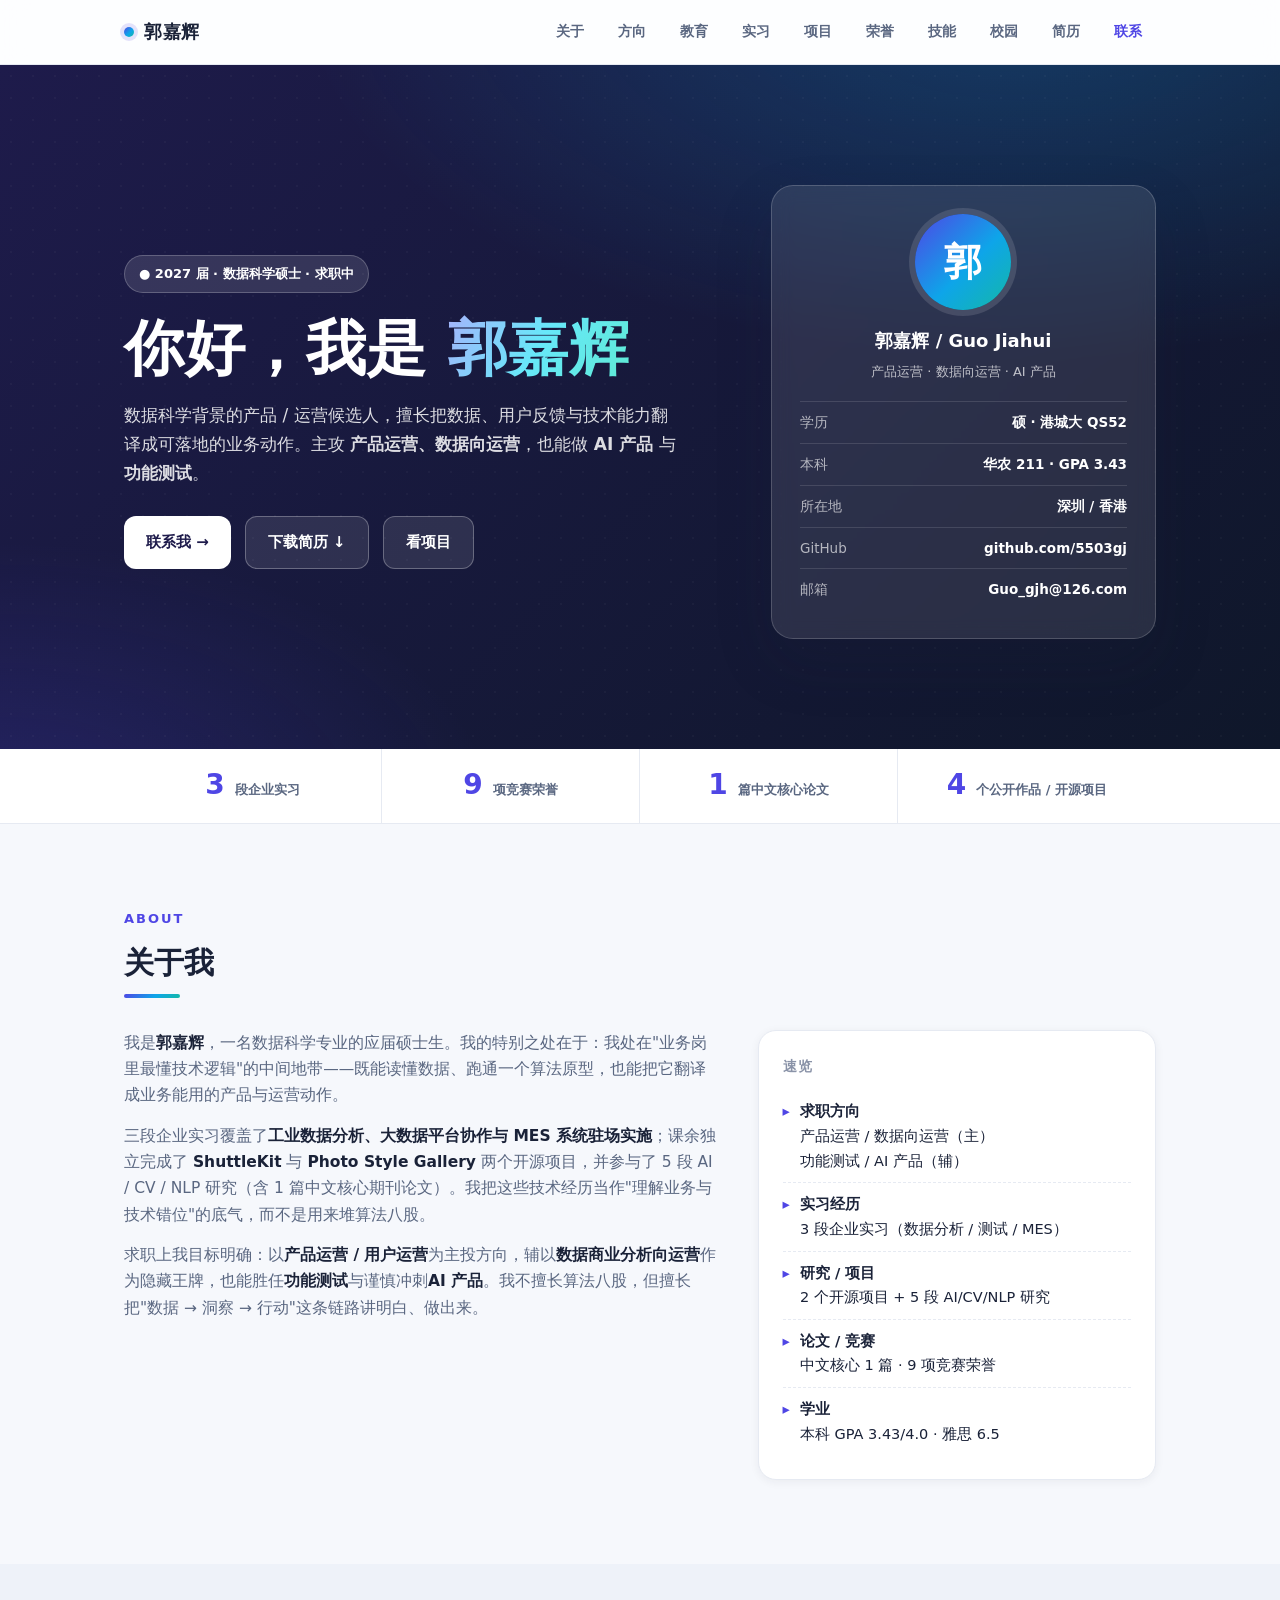
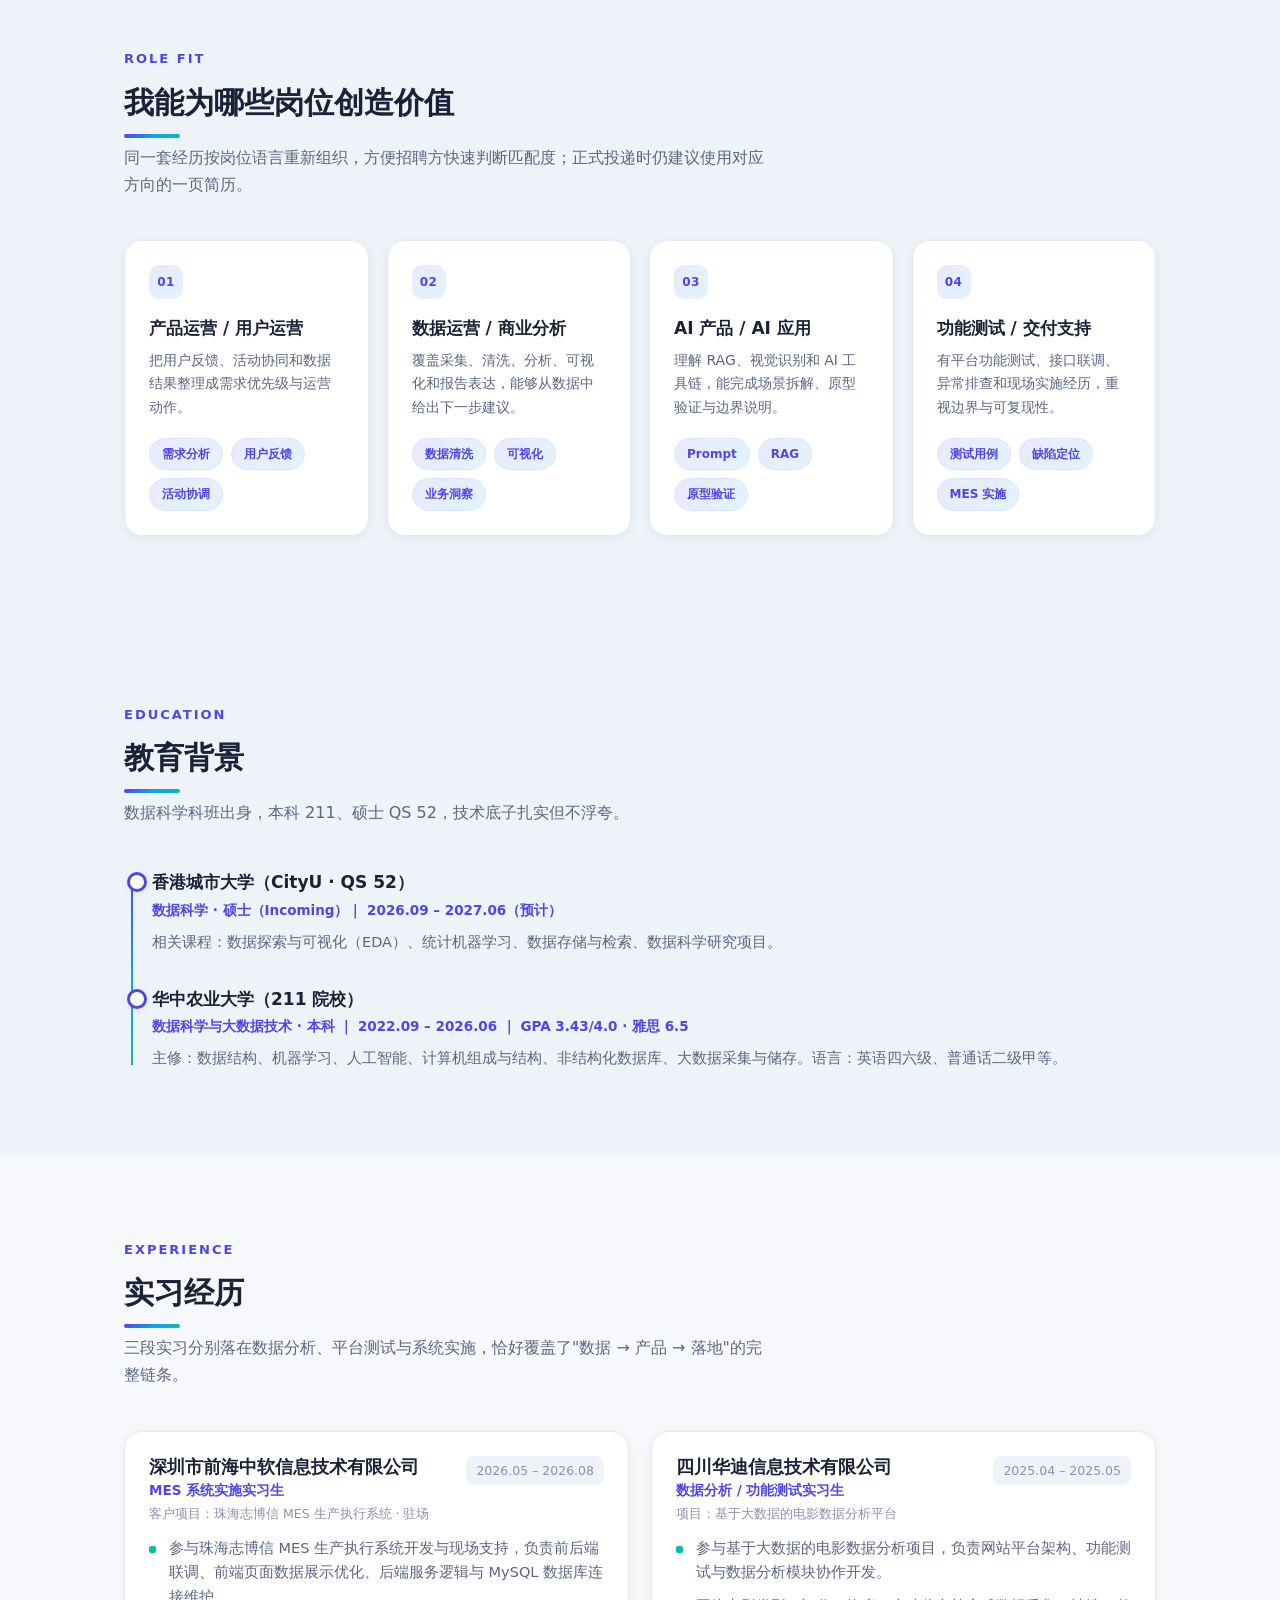
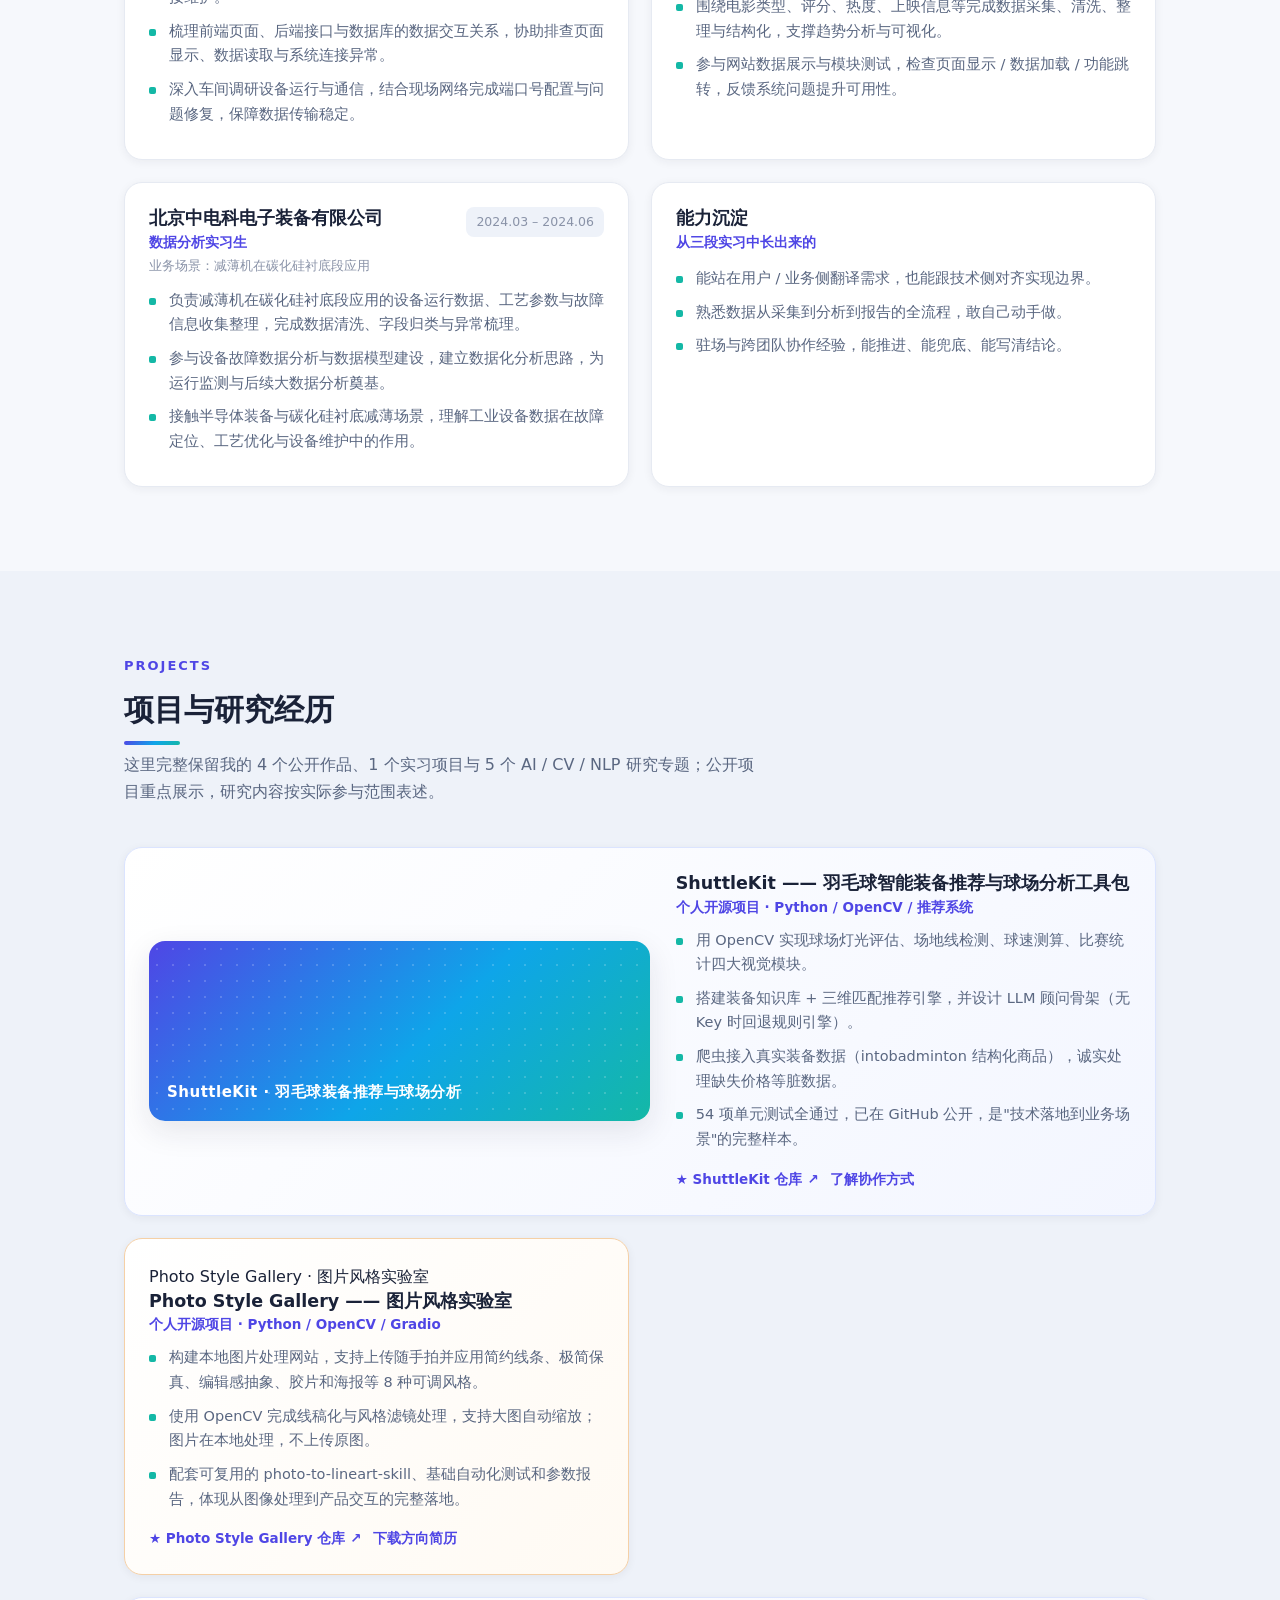
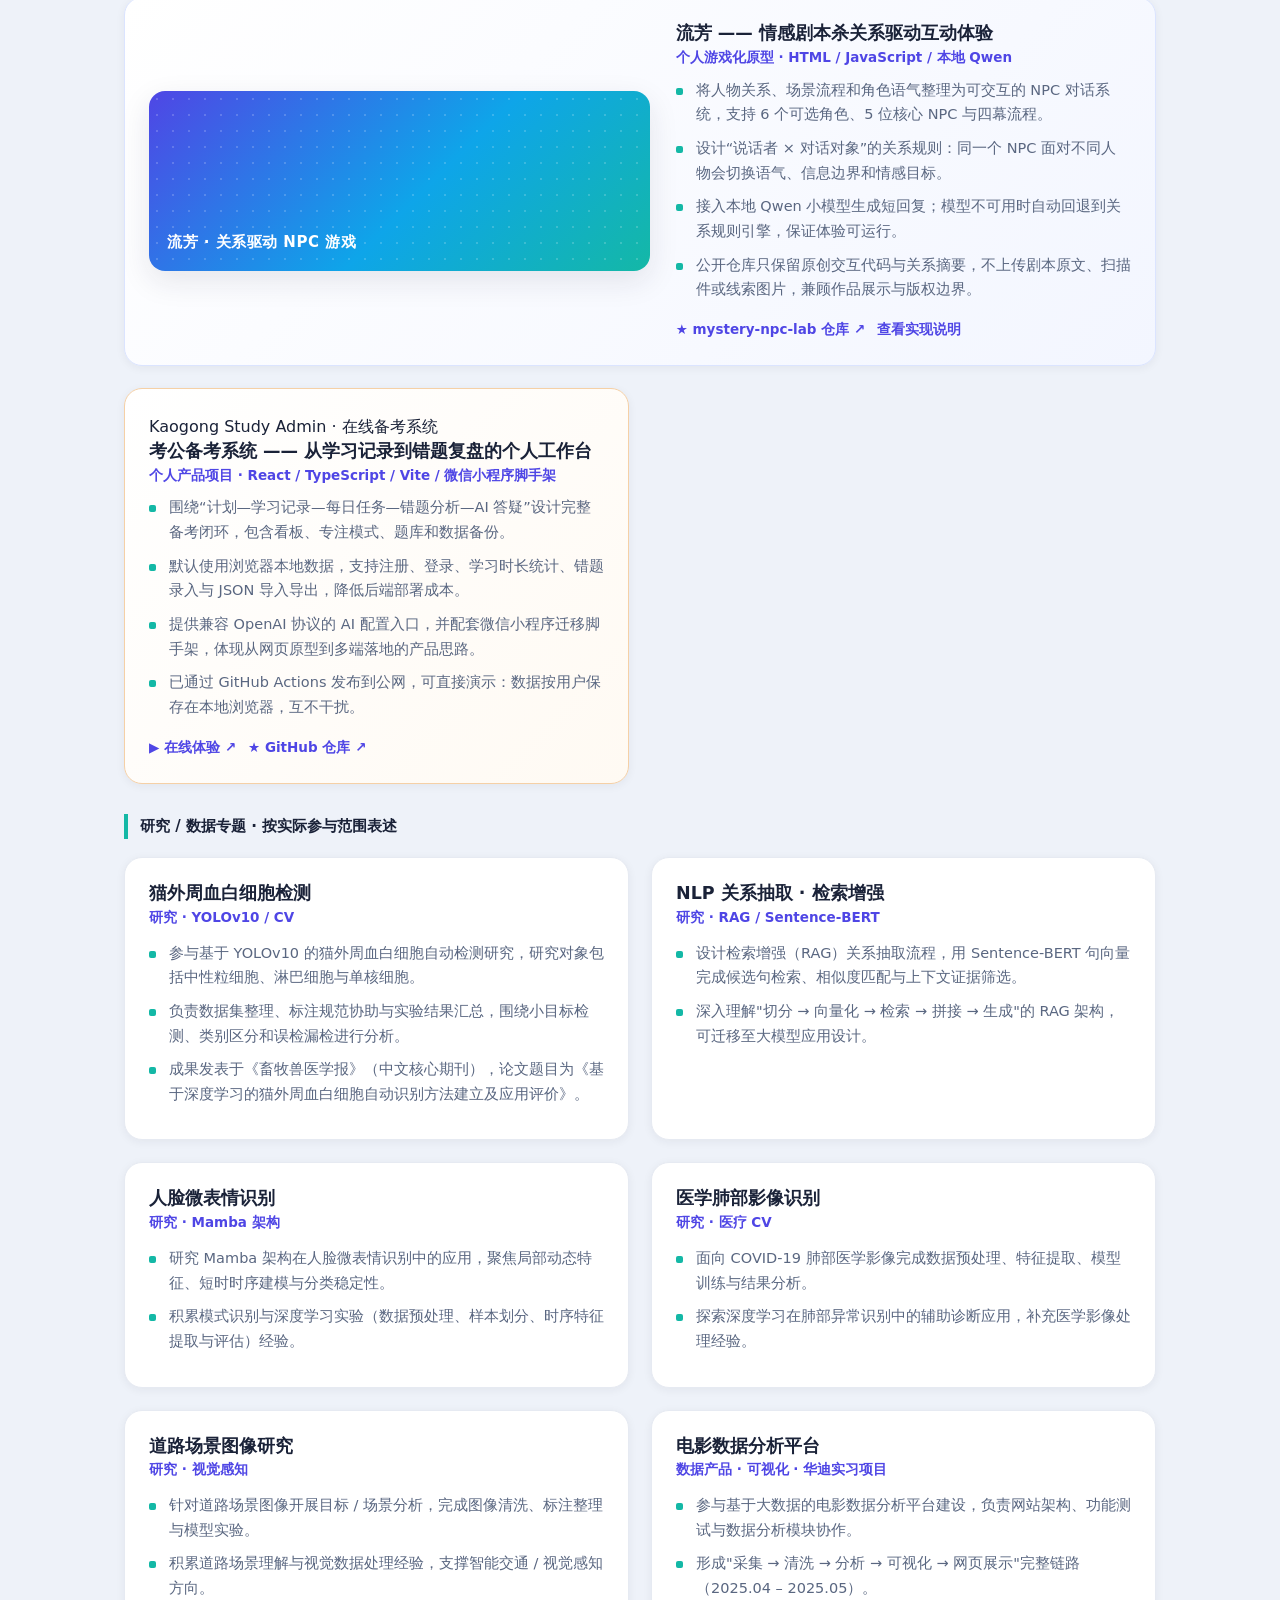
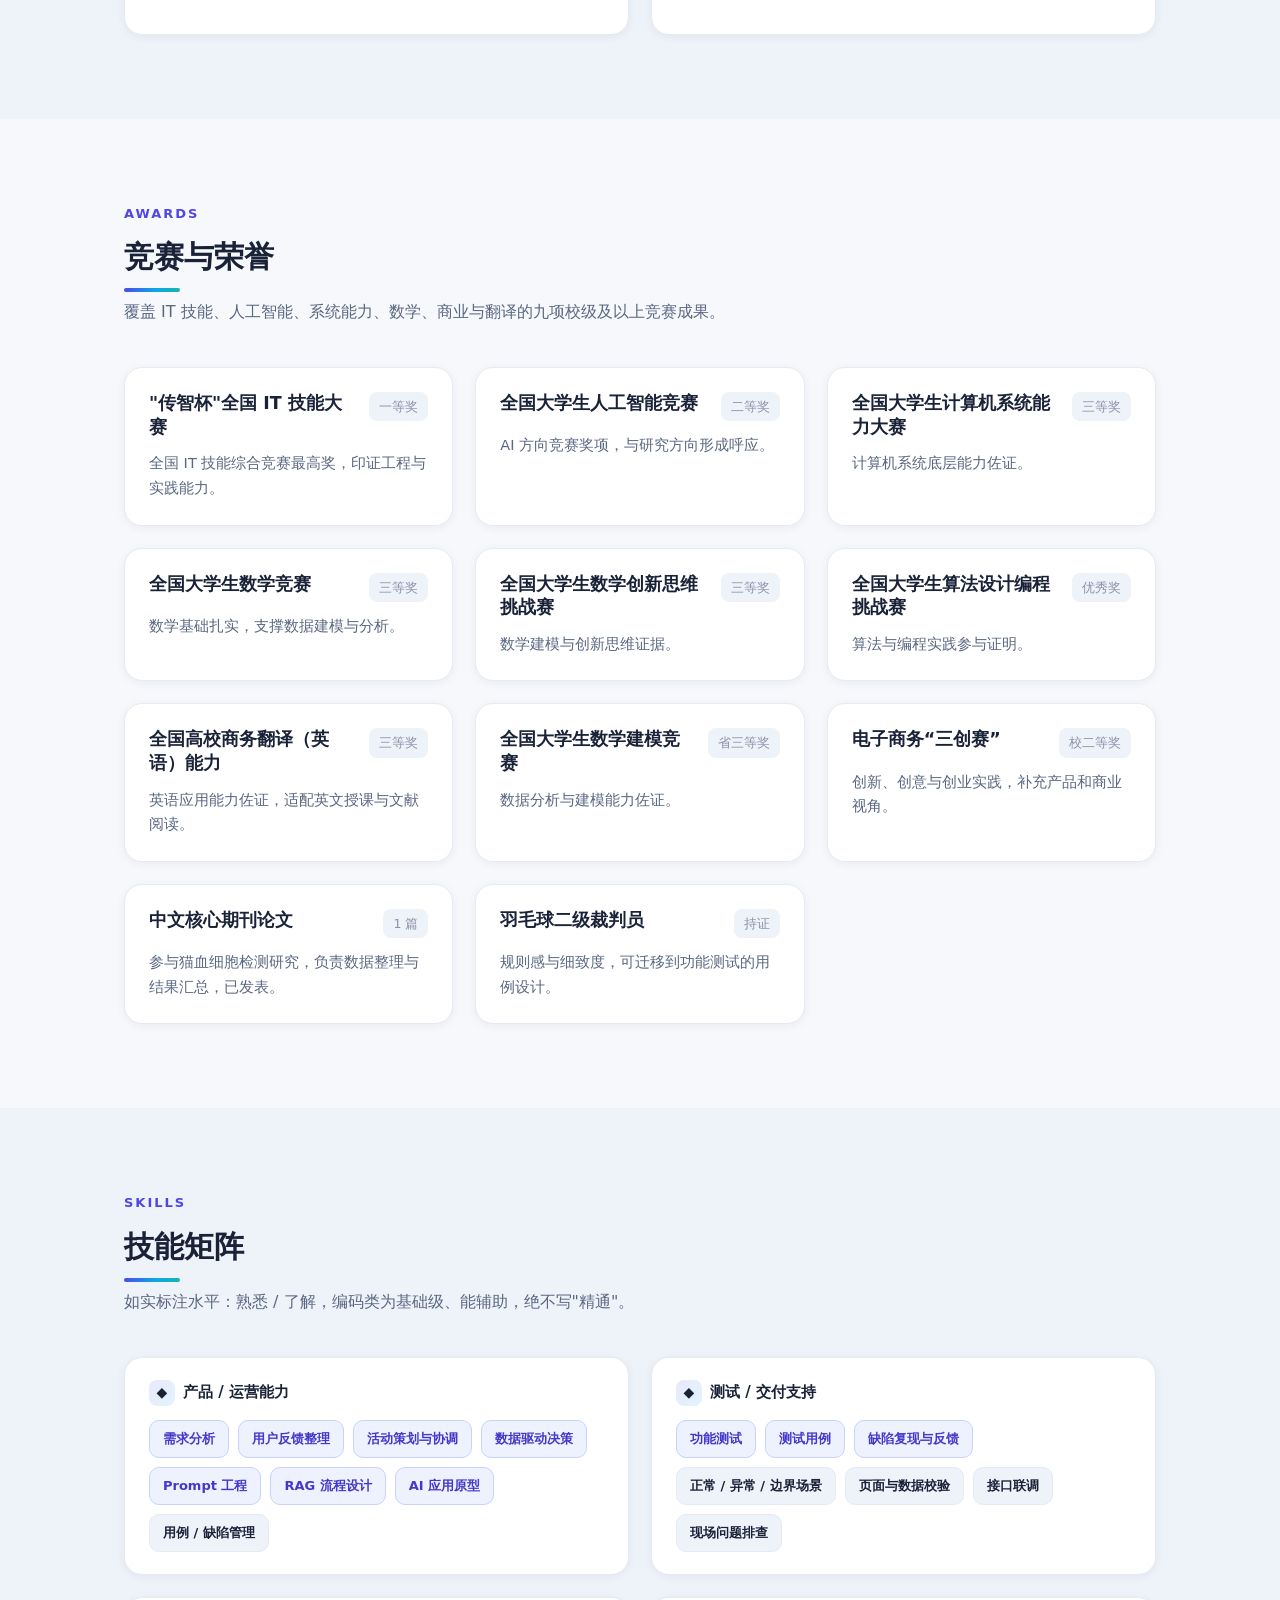
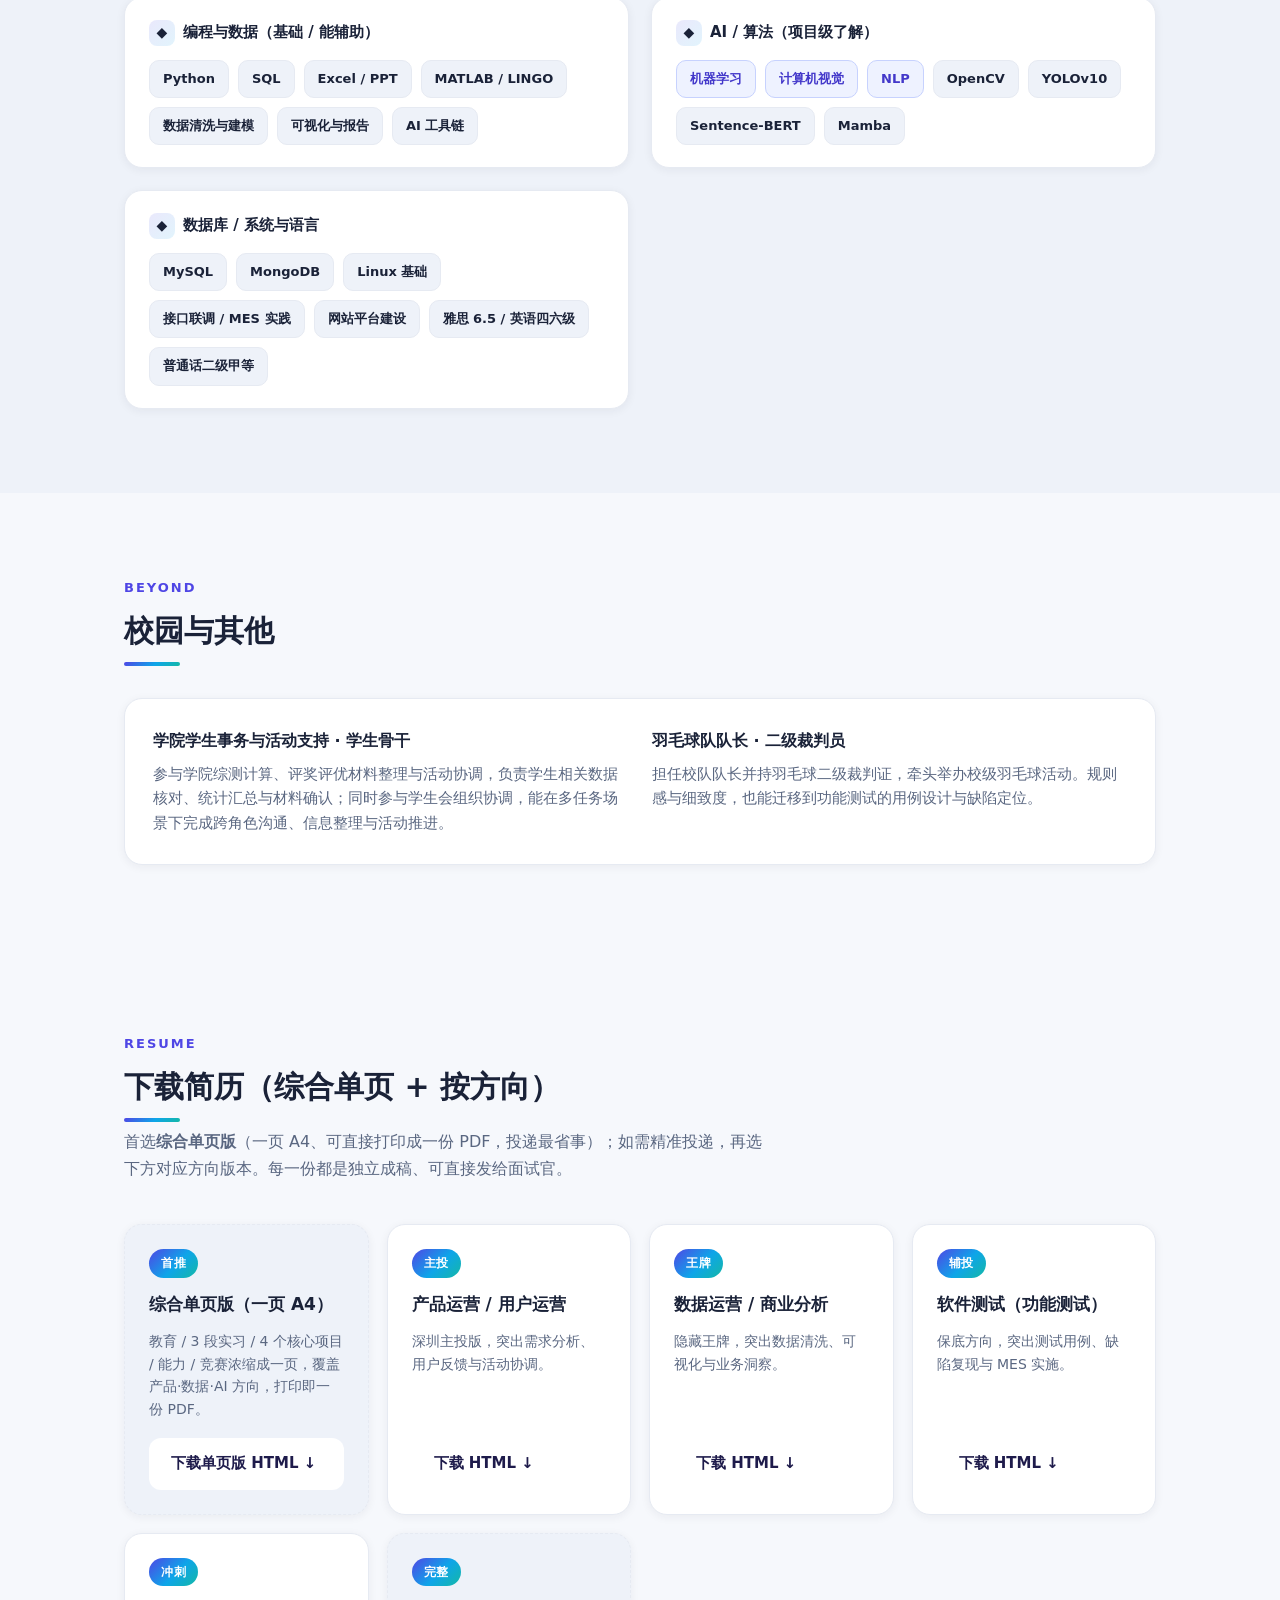
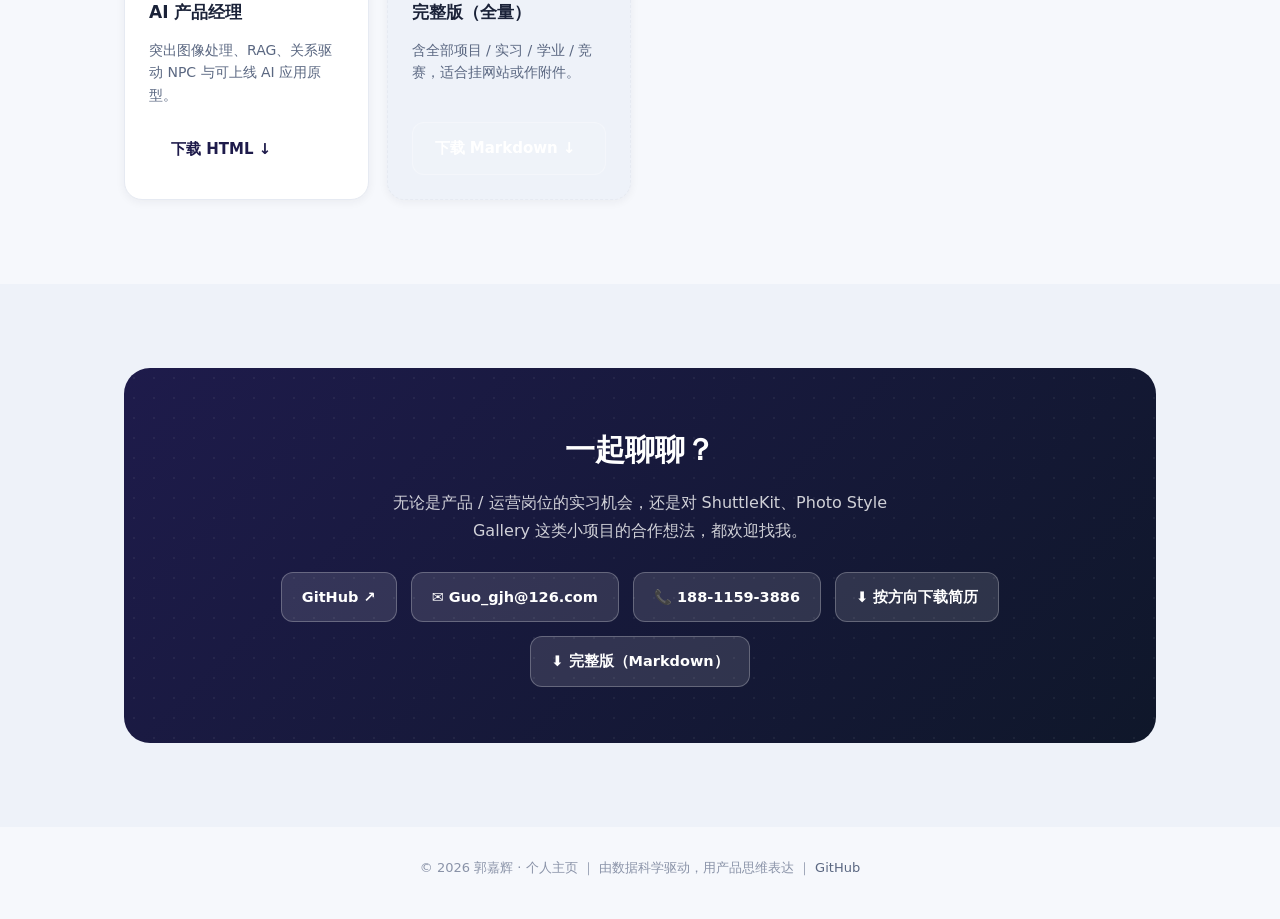
==== commit a1e16e59: "docs: update AI product resume description" ====
--- a/index.html
+++ b/index.html
@@ -500,7 +500,7 @@
       <article class="resume-card reveal">
         <span class="rc-no">冲刺</span>
         <h3>AI 产品经理</h3>
-        <p>谨慎冲刺，突出 RAG / 视觉识别 / AI 原型经验。</p>
+        <p>突出图像处理、RAG、关系驱动 NPC 与可上线 AI 应用原型。</p>
         <a class="btn btn-primary" href="resume/郭嘉辉-AI产品经理简历.html" download>下载 HTML ↓</a>
       </article>
       <article class="resume-card full reveal">
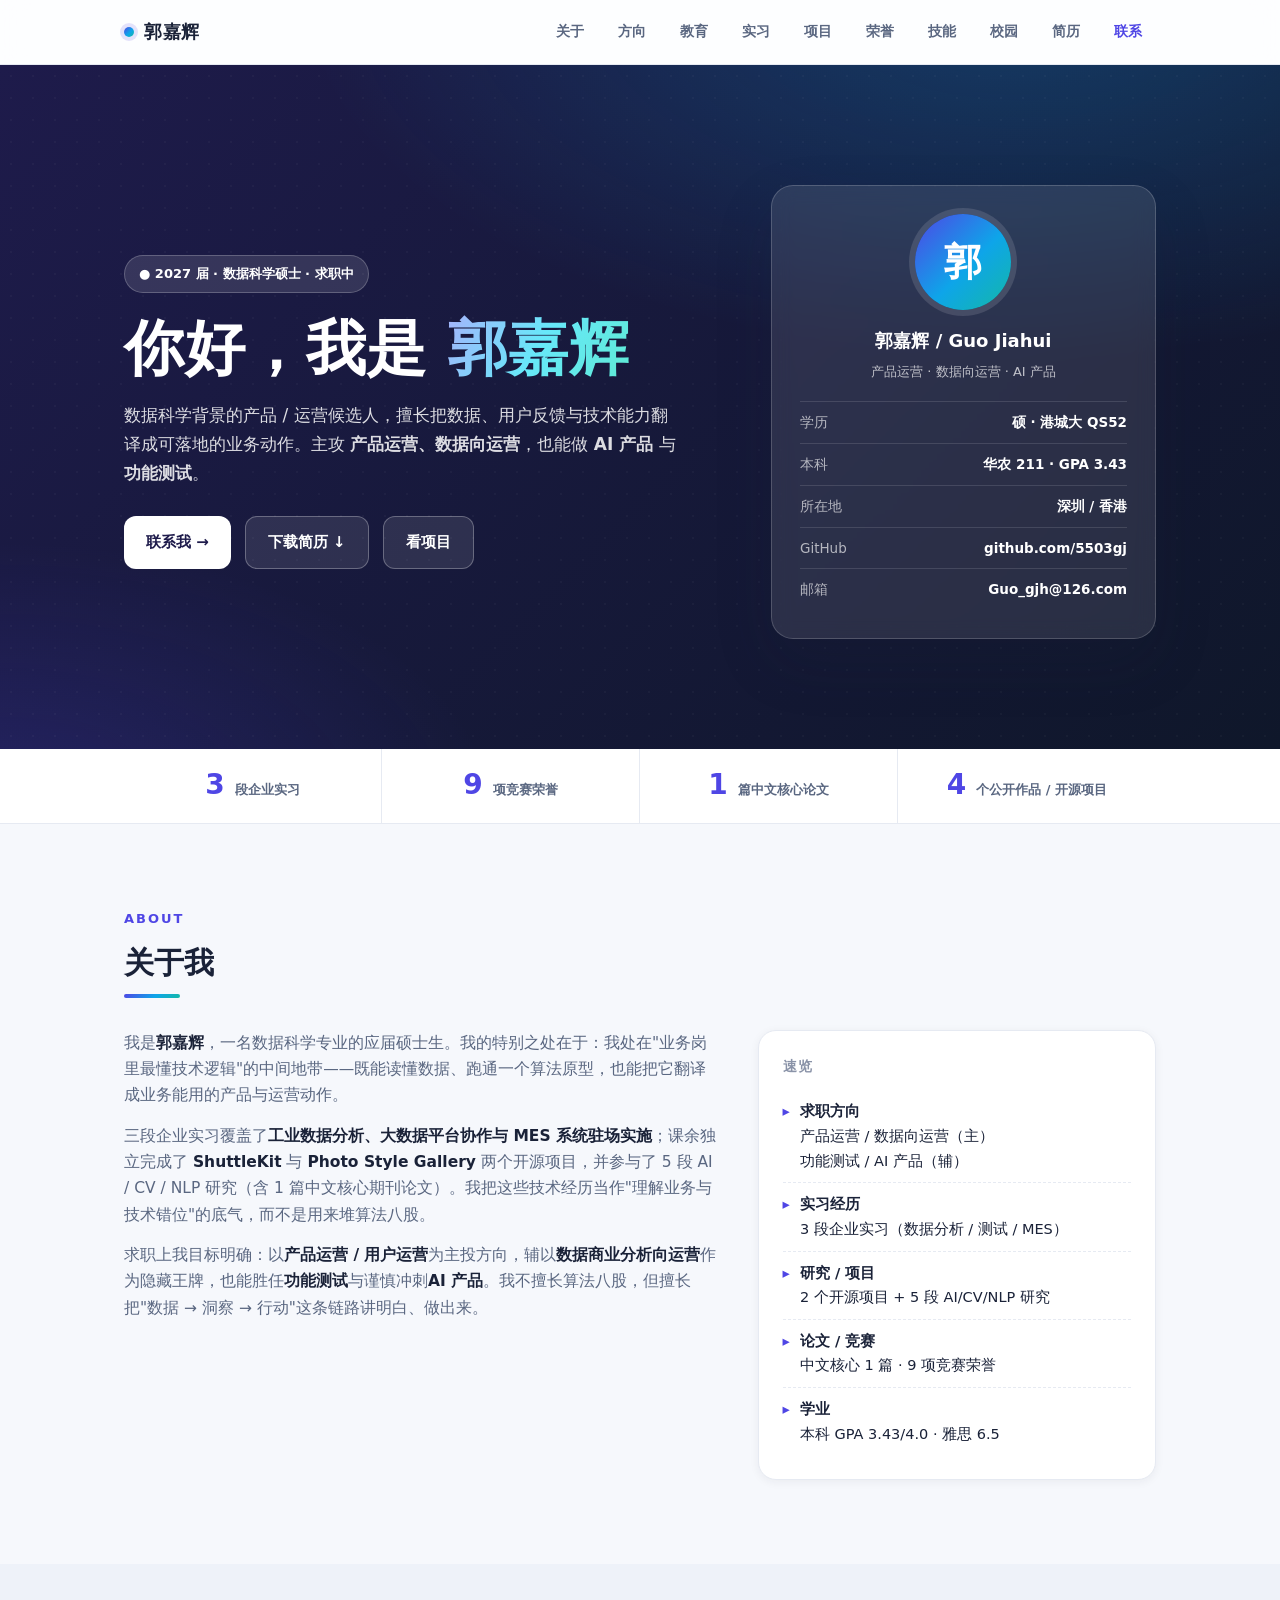
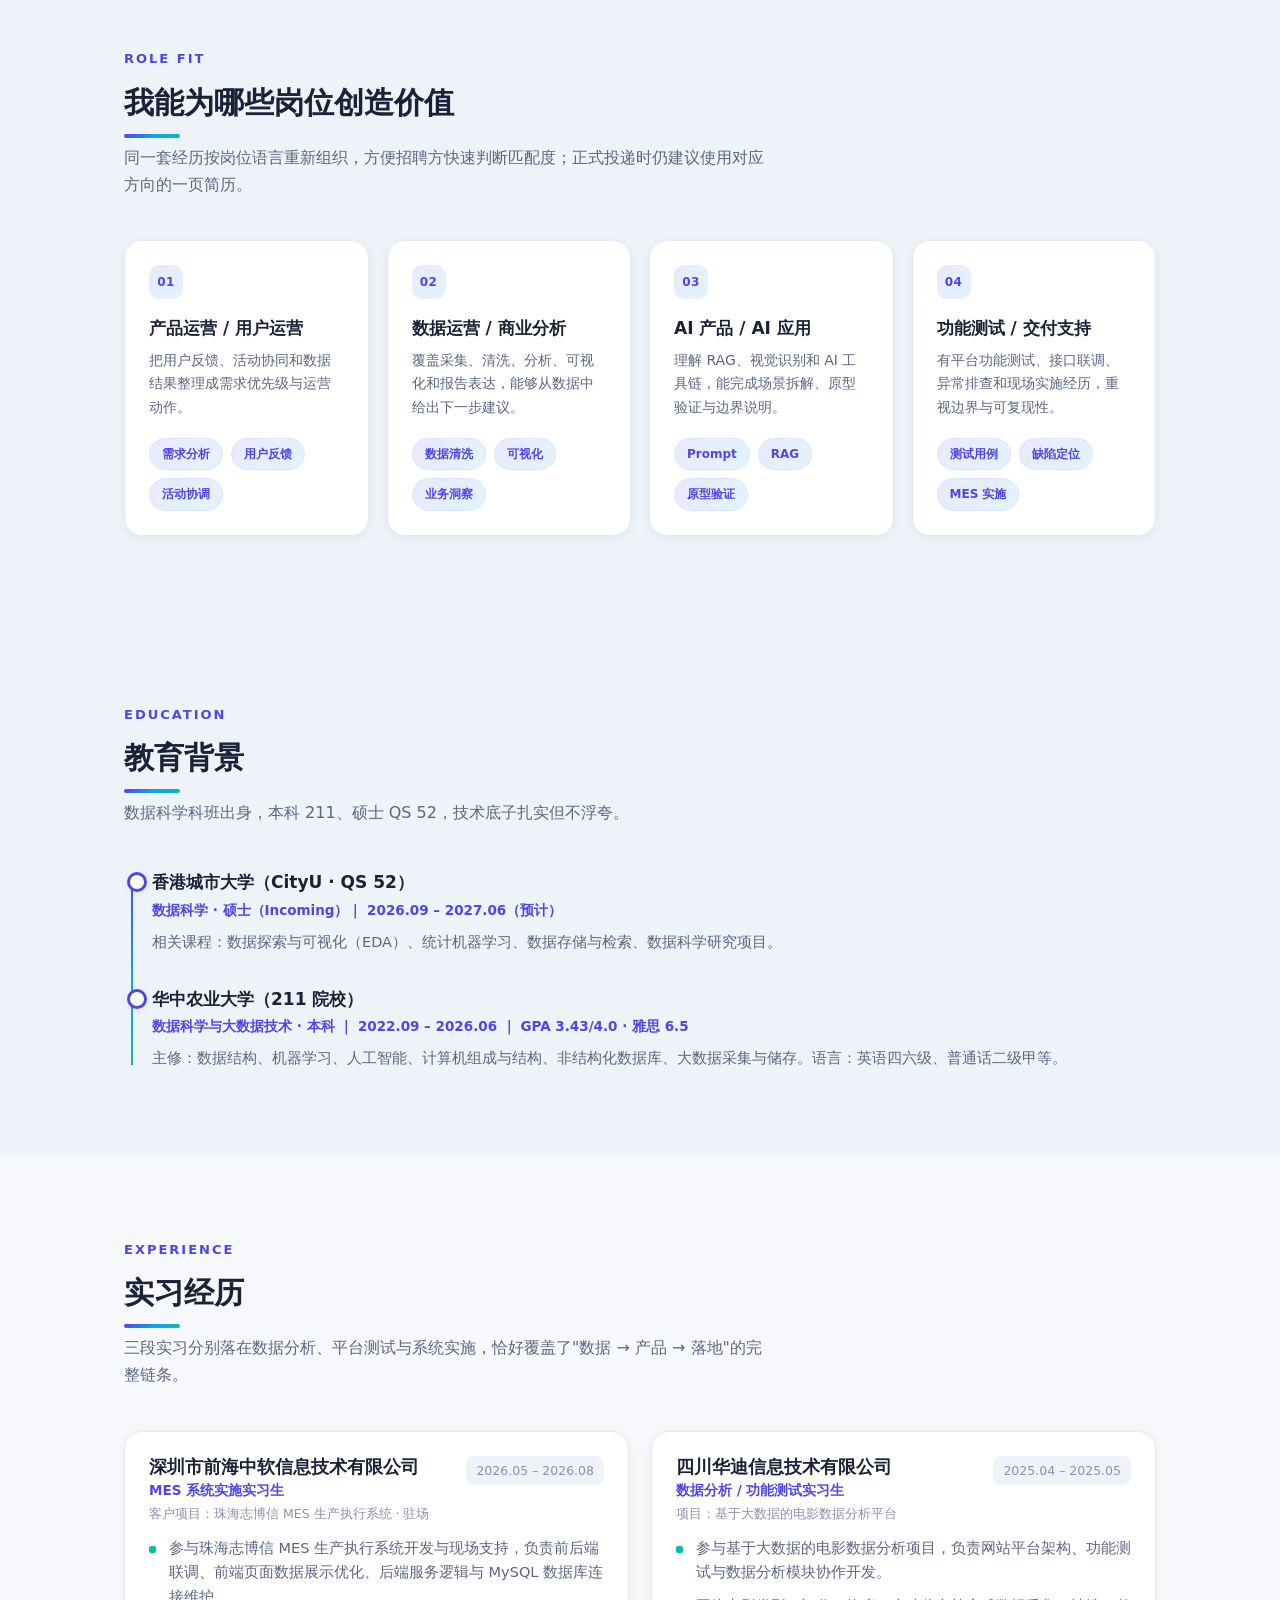
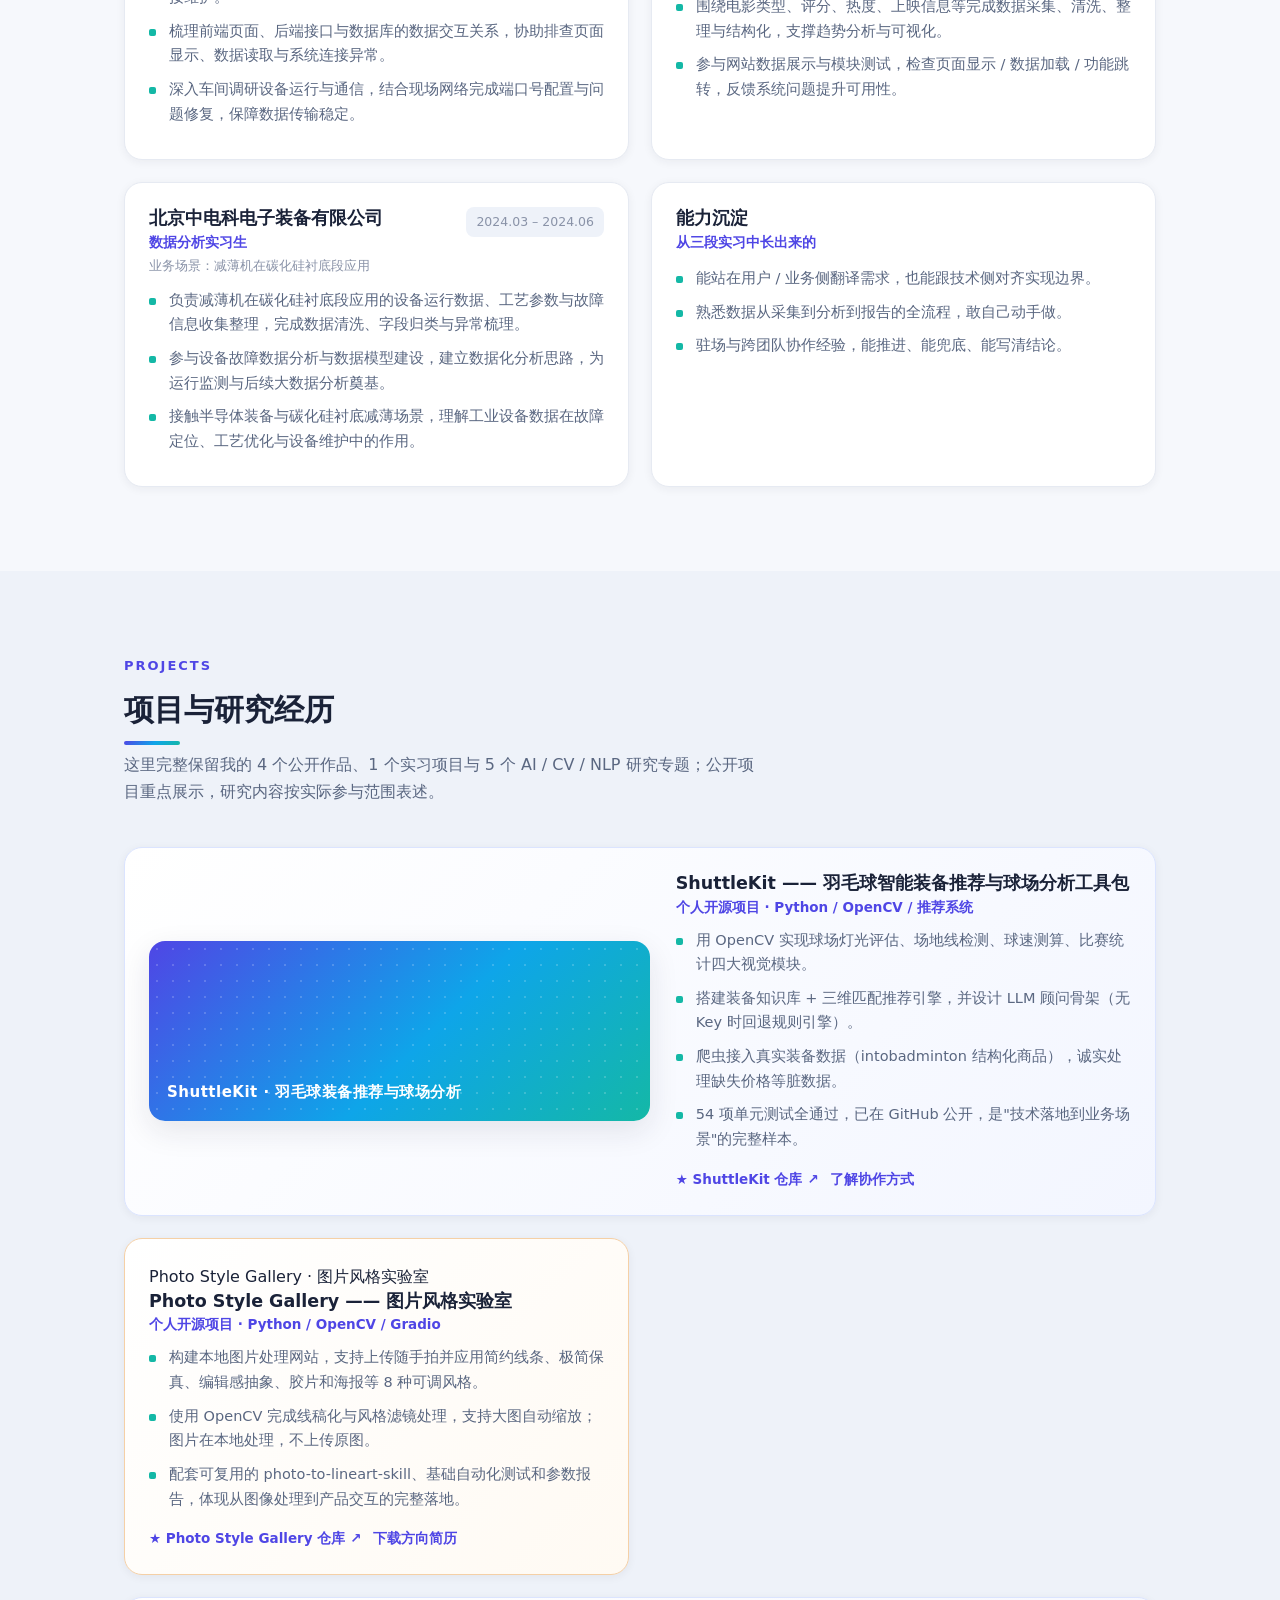
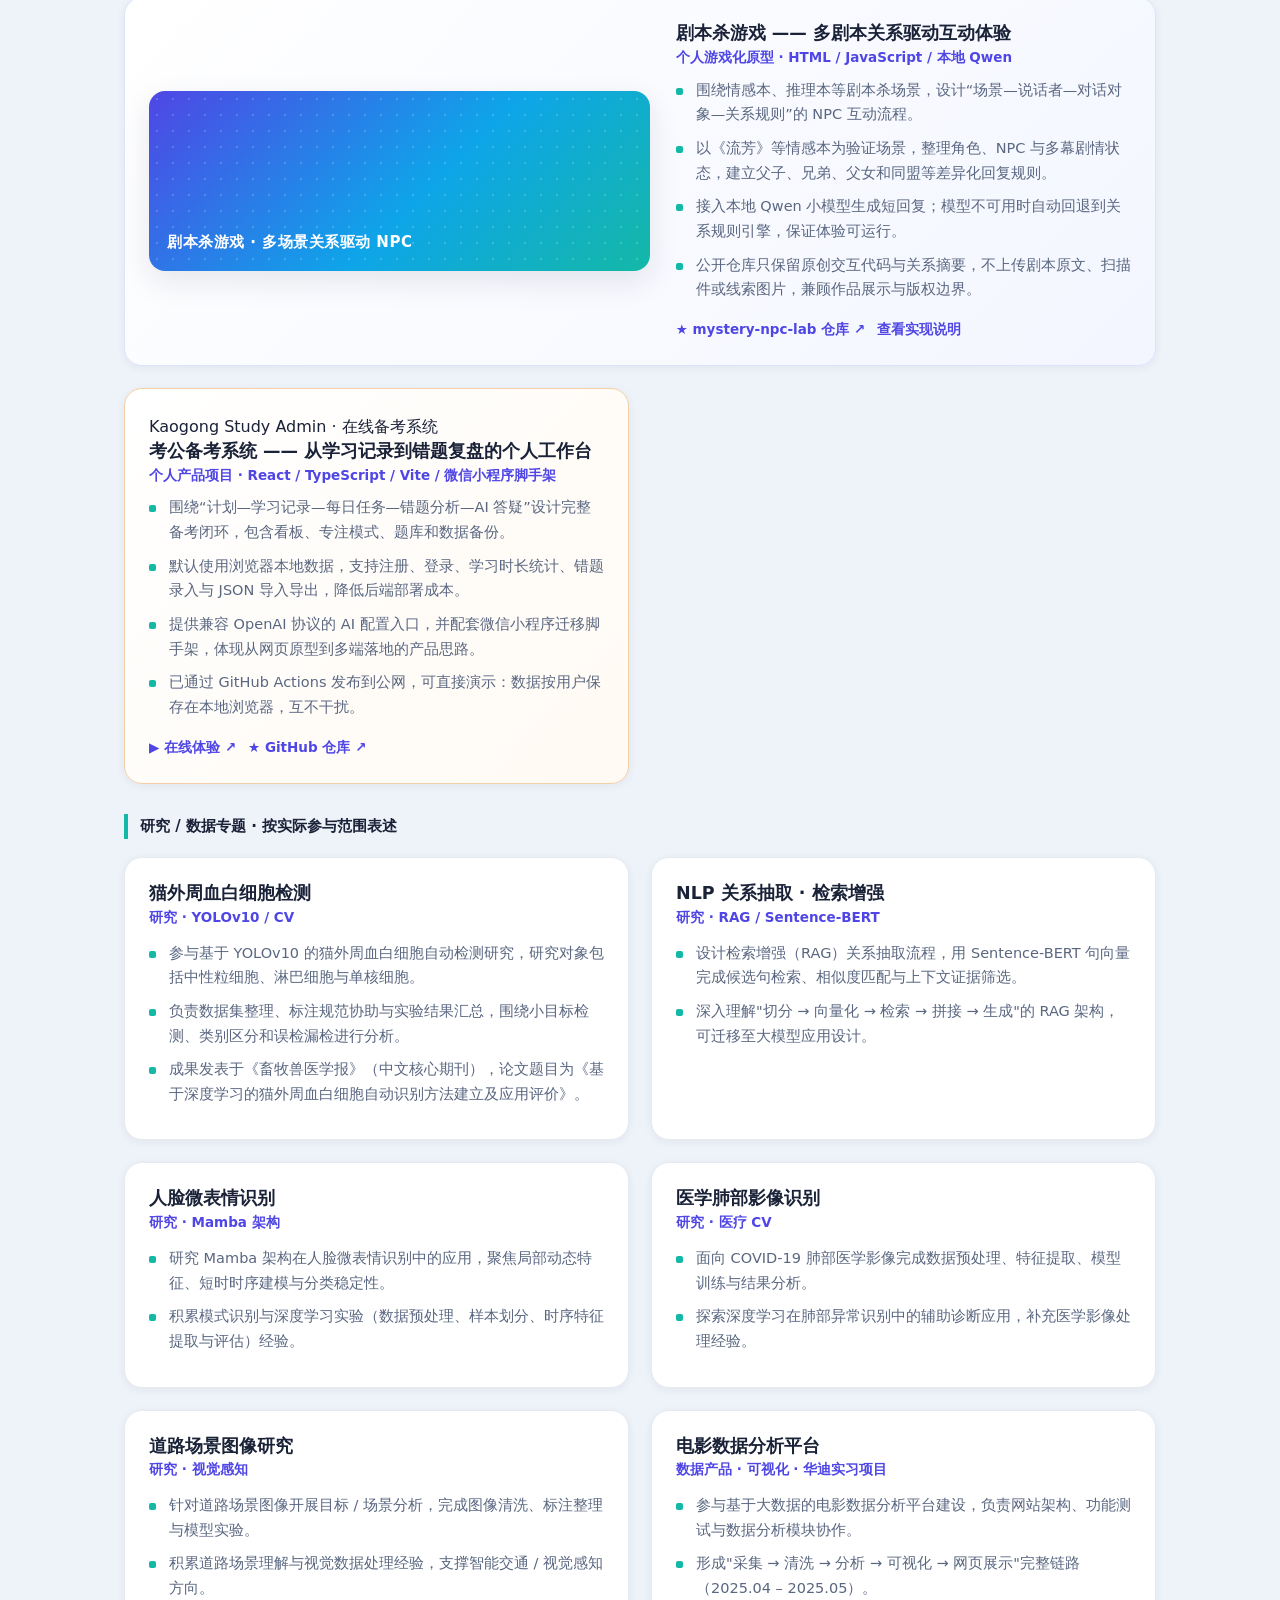
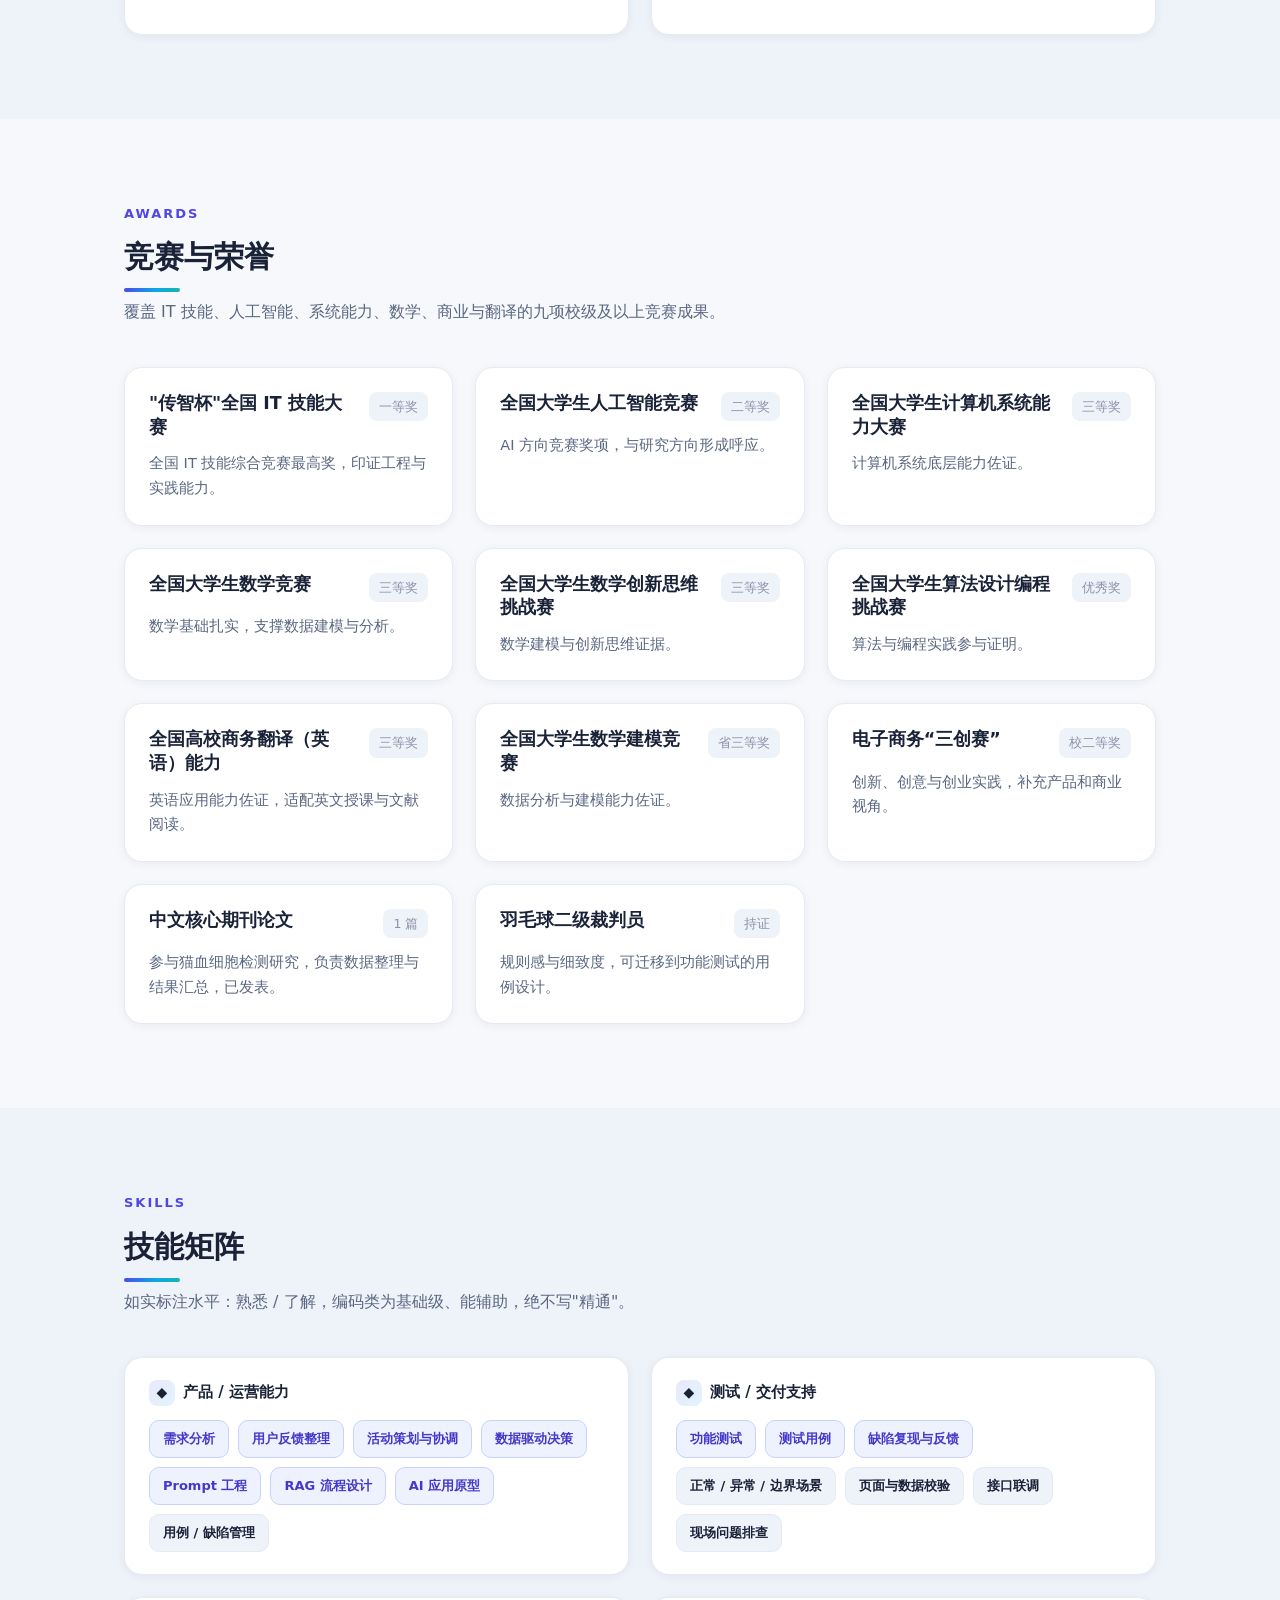
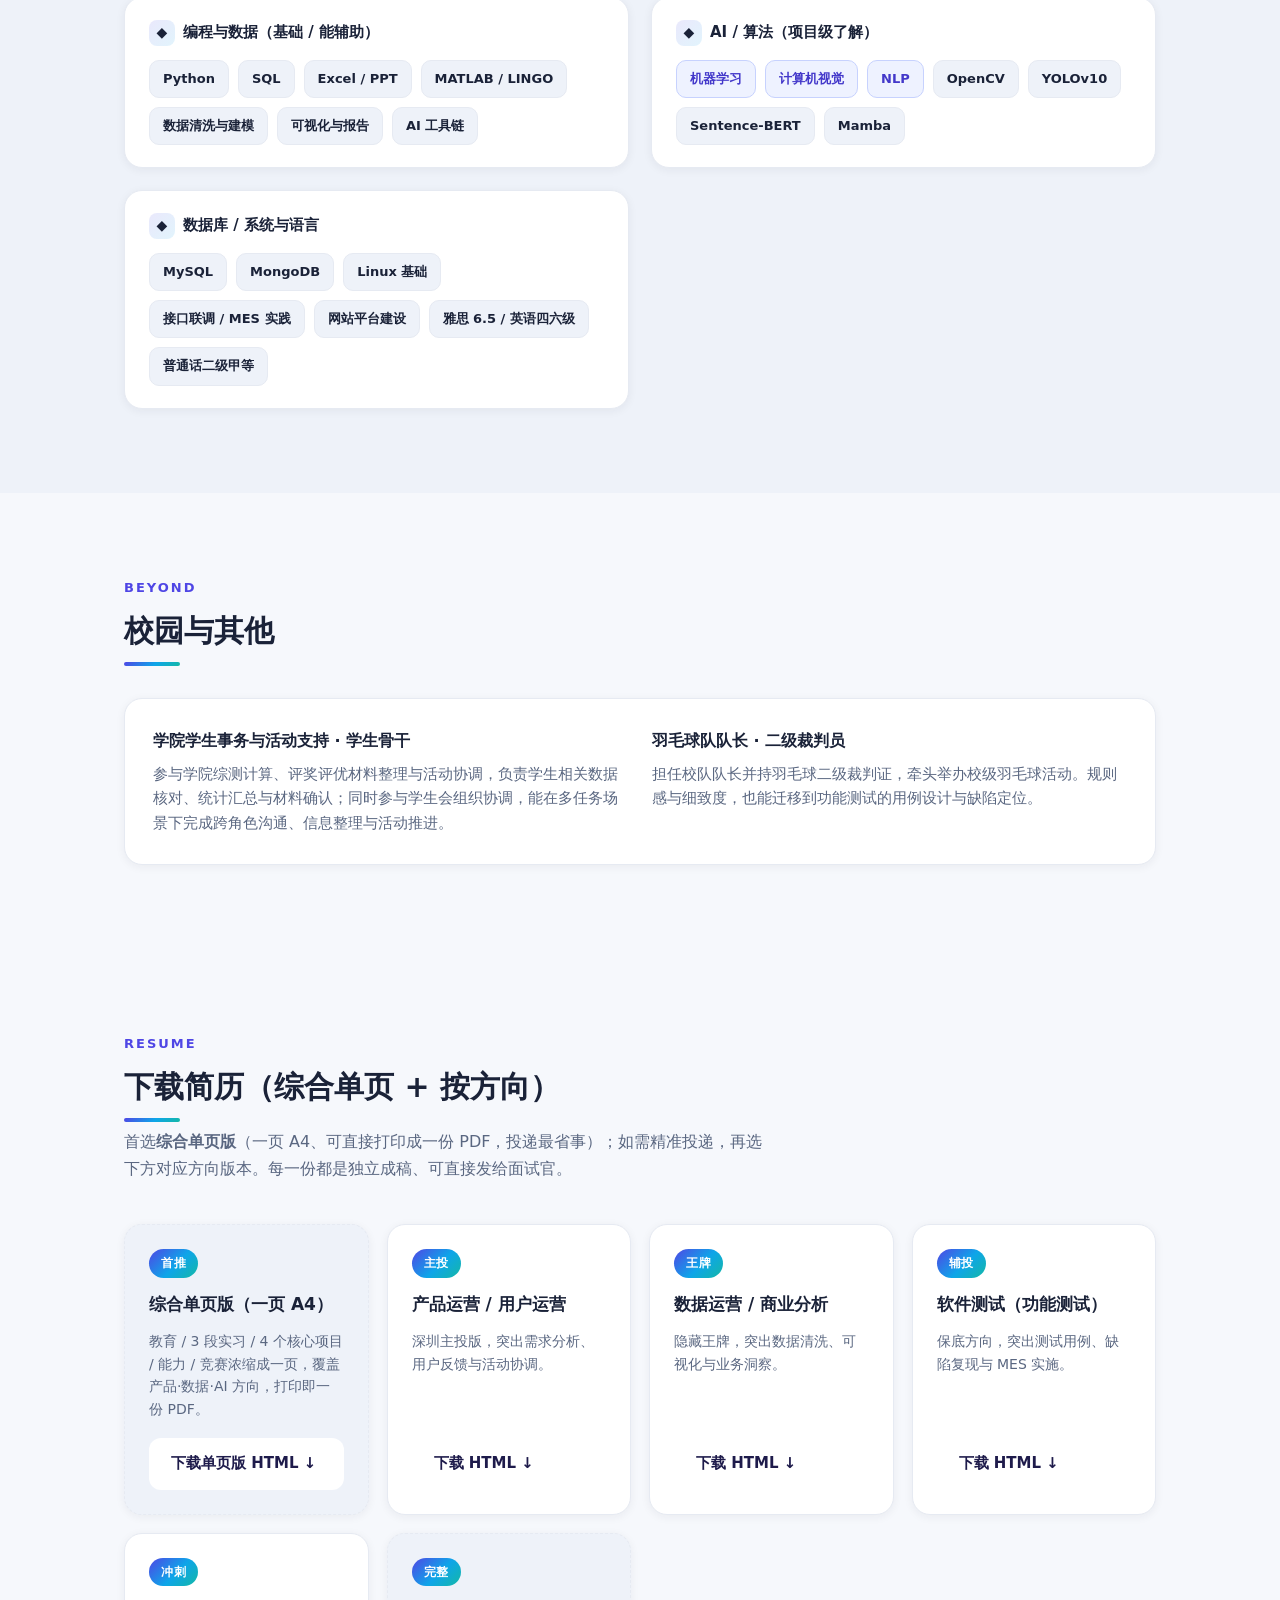
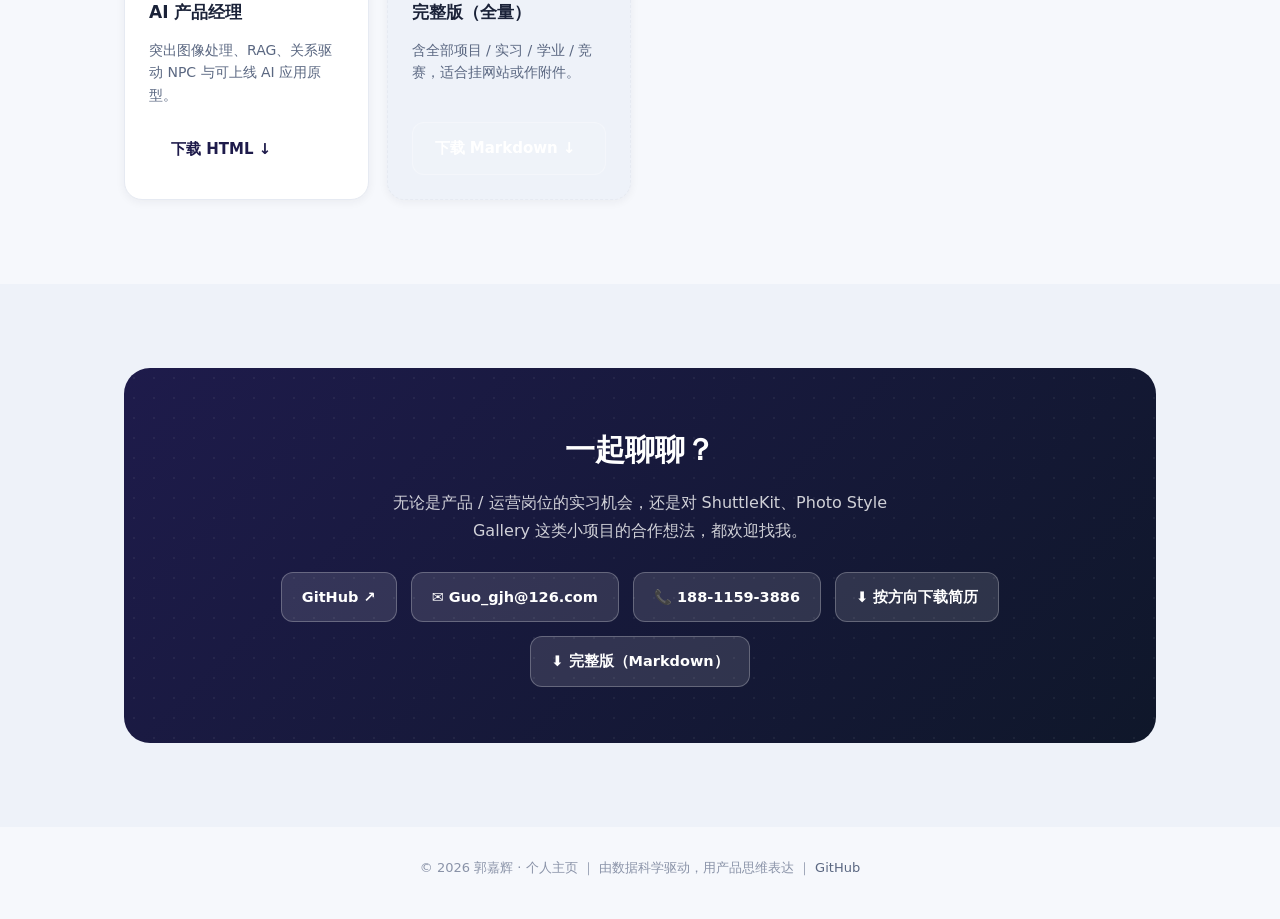
==== commit 47a2bace: "refactor: present NPC project as general mystery game" ====
--- a/index.html
+++ b/index.html
@@ -4,7 +4,7 @@
 <meta charset="UTF-8">
 <meta name="viewport" content="width=device-width, initial-scale=1.0">
 <title>郭嘉辉 · 个人主页 / 在线简历</title>
-<meta name="description" content="郭嘉辉（数据科学硕士）个人主页：产品运营 / 数据向运营 / AI 产品方向，含 ShuttleKit、Photo Style Gallery、流芳 NPC 游戏、考公备考系统等公开作品。">
+<meta name="description" content="郭嘉辉（数据科学硕士）个人主页：产品运营 / 数据向运营 / AI 产品方向，含 ShuttleKit、Photo Style Gallery、剧本杀游戏、考公备考系统等公开作品。">
 <meta name="theme-color" content="#1e1b4b">
 <meta property="og:title" content="郭嘉辉 · 个人主页 / 在线简历">
 <meta property="og:description" content="数据科学背景的产品运营、数据运营、AI 产品与功能测试候选人。">
@@ -254,15 +254,15 @@
         </div>
       </div>
 
-      <!-- 流芳 NPC 游戏特色卡 -->
+      <!-- 剧本杀游戏特色卡 -->
       <div class="card project-card feature reveal">
-        <div class="visual"><span class="badge2">流芳 · 关系驱动 NPC 游戏</span></div>
+        <div class="visual"><span class="badge2">剧本杀游戏 · 多场景关系驱动 NPC</span></div>
         <div>
-          <h3>流芳 —— 情感剧本杀关系驱动互动体验</h3>
+          <h3>剧本杀游戏 —— 多剧本关系驱动互动体验</h3>
           <div class="role">个人游戏化原型 · HTML / JavaScript / 本地 Qwen</div>
           <ul>
-            <li>将人物关系、场景流程和角色语气整理为可交互的 NPC 对话系统，支持 6 个可选角色、5 位核心 NPC 与四幕流程。</li>
-            <li>设计“说话者 × 对话对象”的关系规则：同一个 NPC 面对不同人物会切换语气、信息边界和情感目标。</li>
+            <li>围绕情感本、推理本等剧本杀场景，设计“场景—说话者—对话对象—关系规则”的 NPC 互动流程。</li>
+            <li>以《流芳》等情感本为验证场景，整理角色、NPC 与多幕剧情状态，建立父子、兄弟、父女和同盟等差异化回复规则。</li>
             <li>接入本地 Qwen 小模型生成短回复；模型不可用时自动回退到关系规则引擎，保证体验可运行。</li>
             <li>公开仓库只保留原创交互代码与关系摘要，不上传剧本原文、扫描件或线索图片，兼顾作品展示与版权边界。</li>
           </ul>
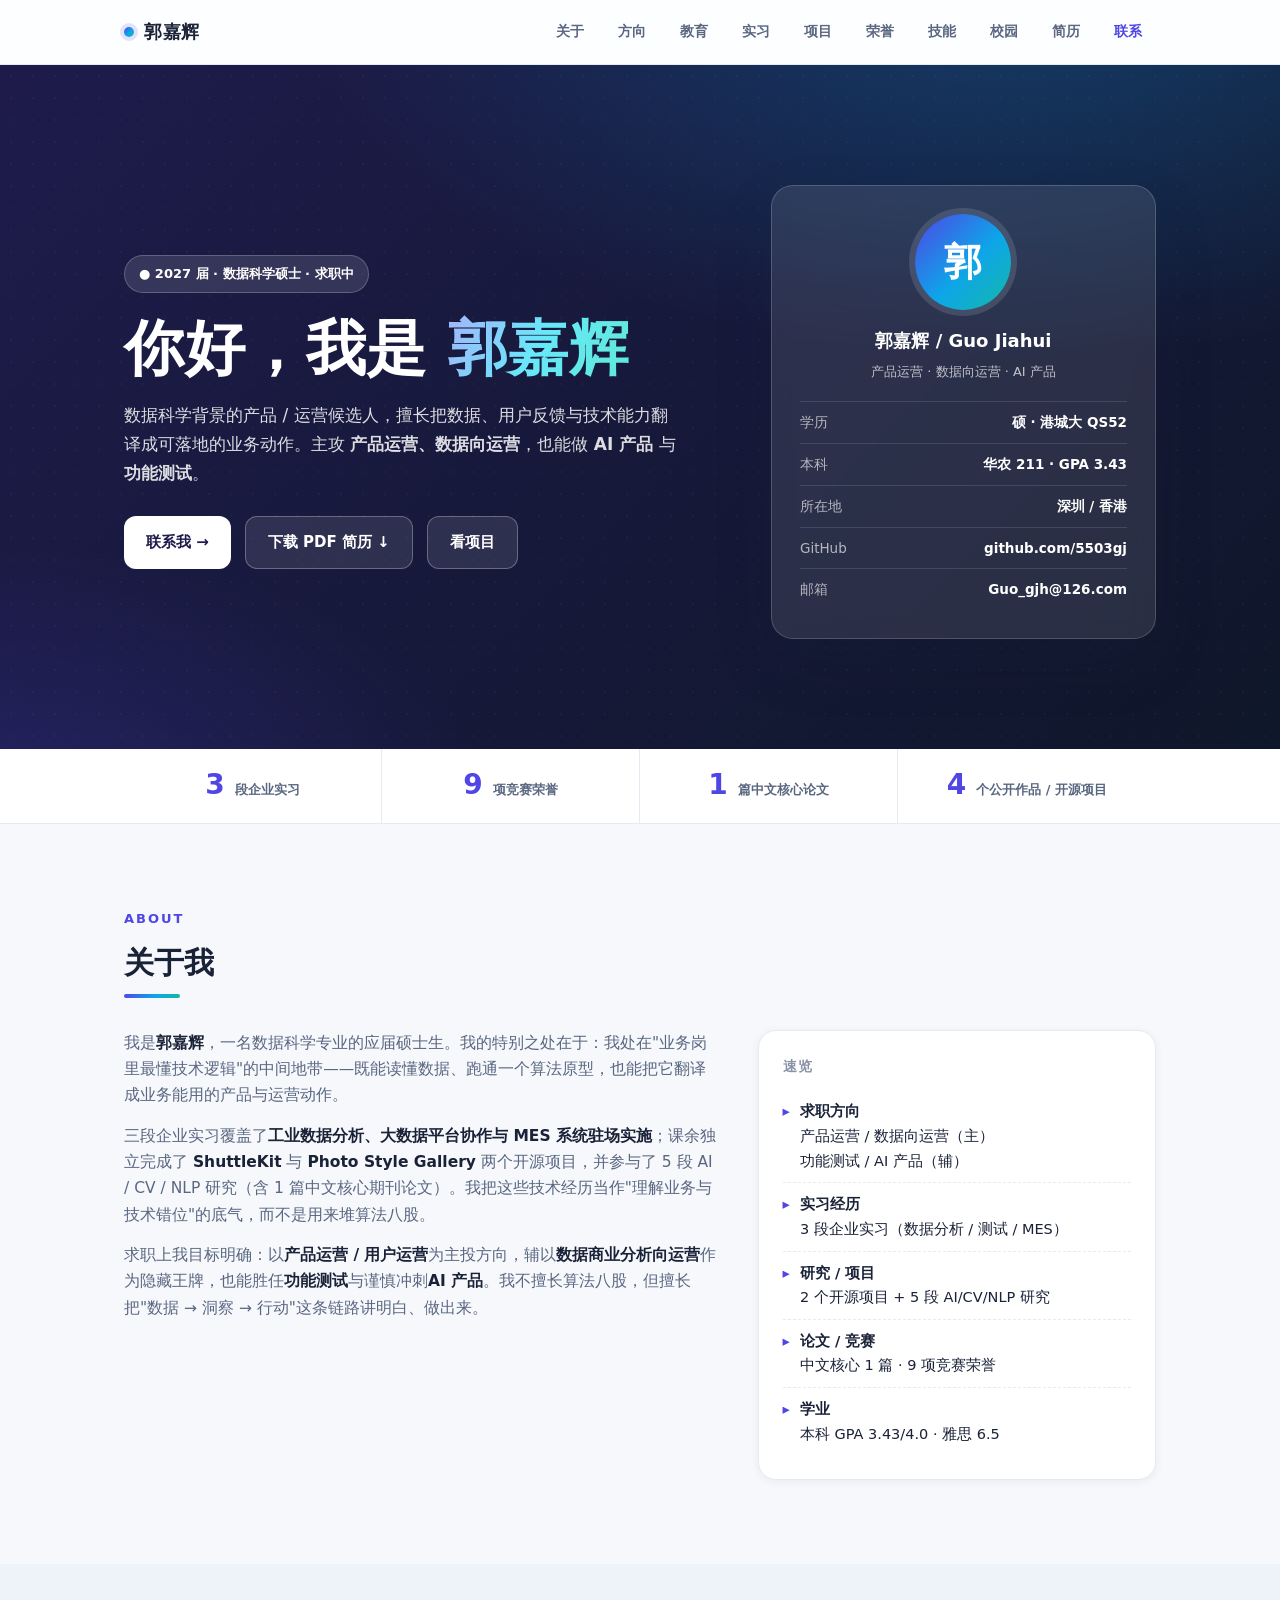
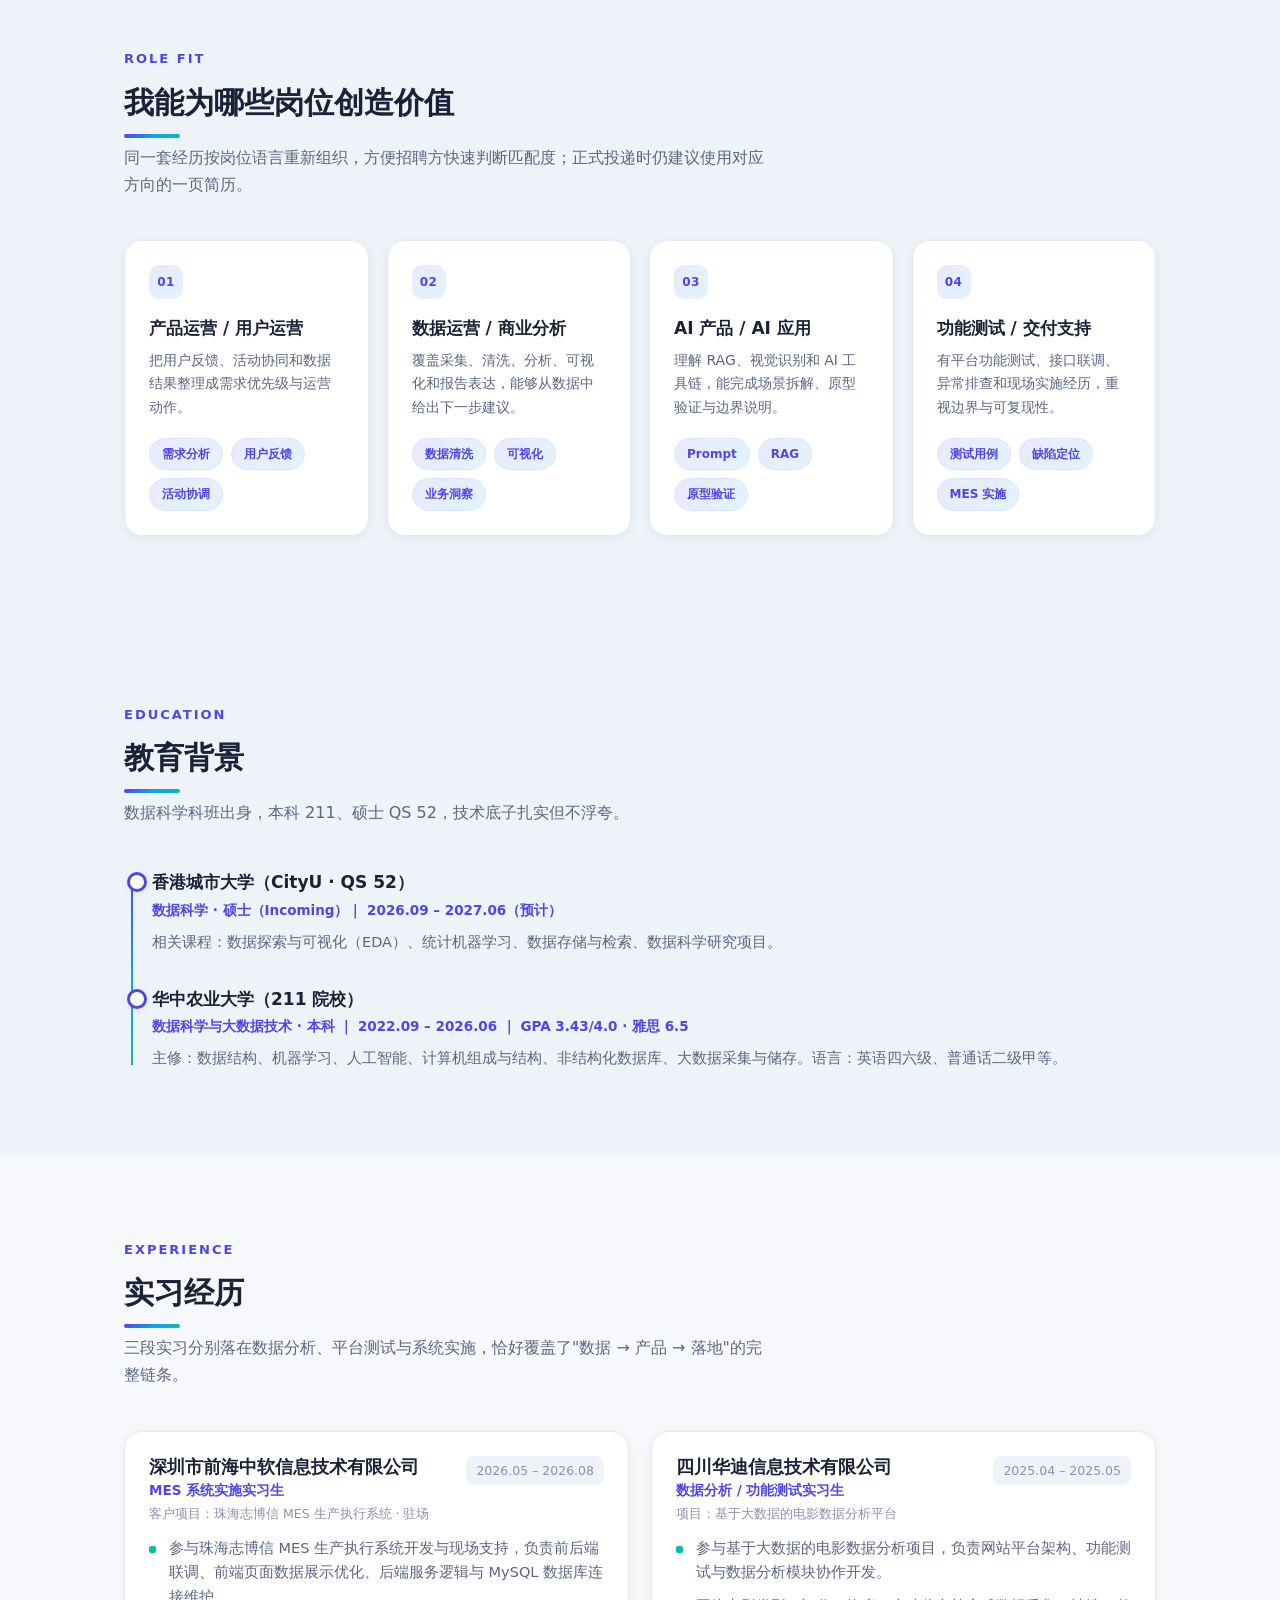
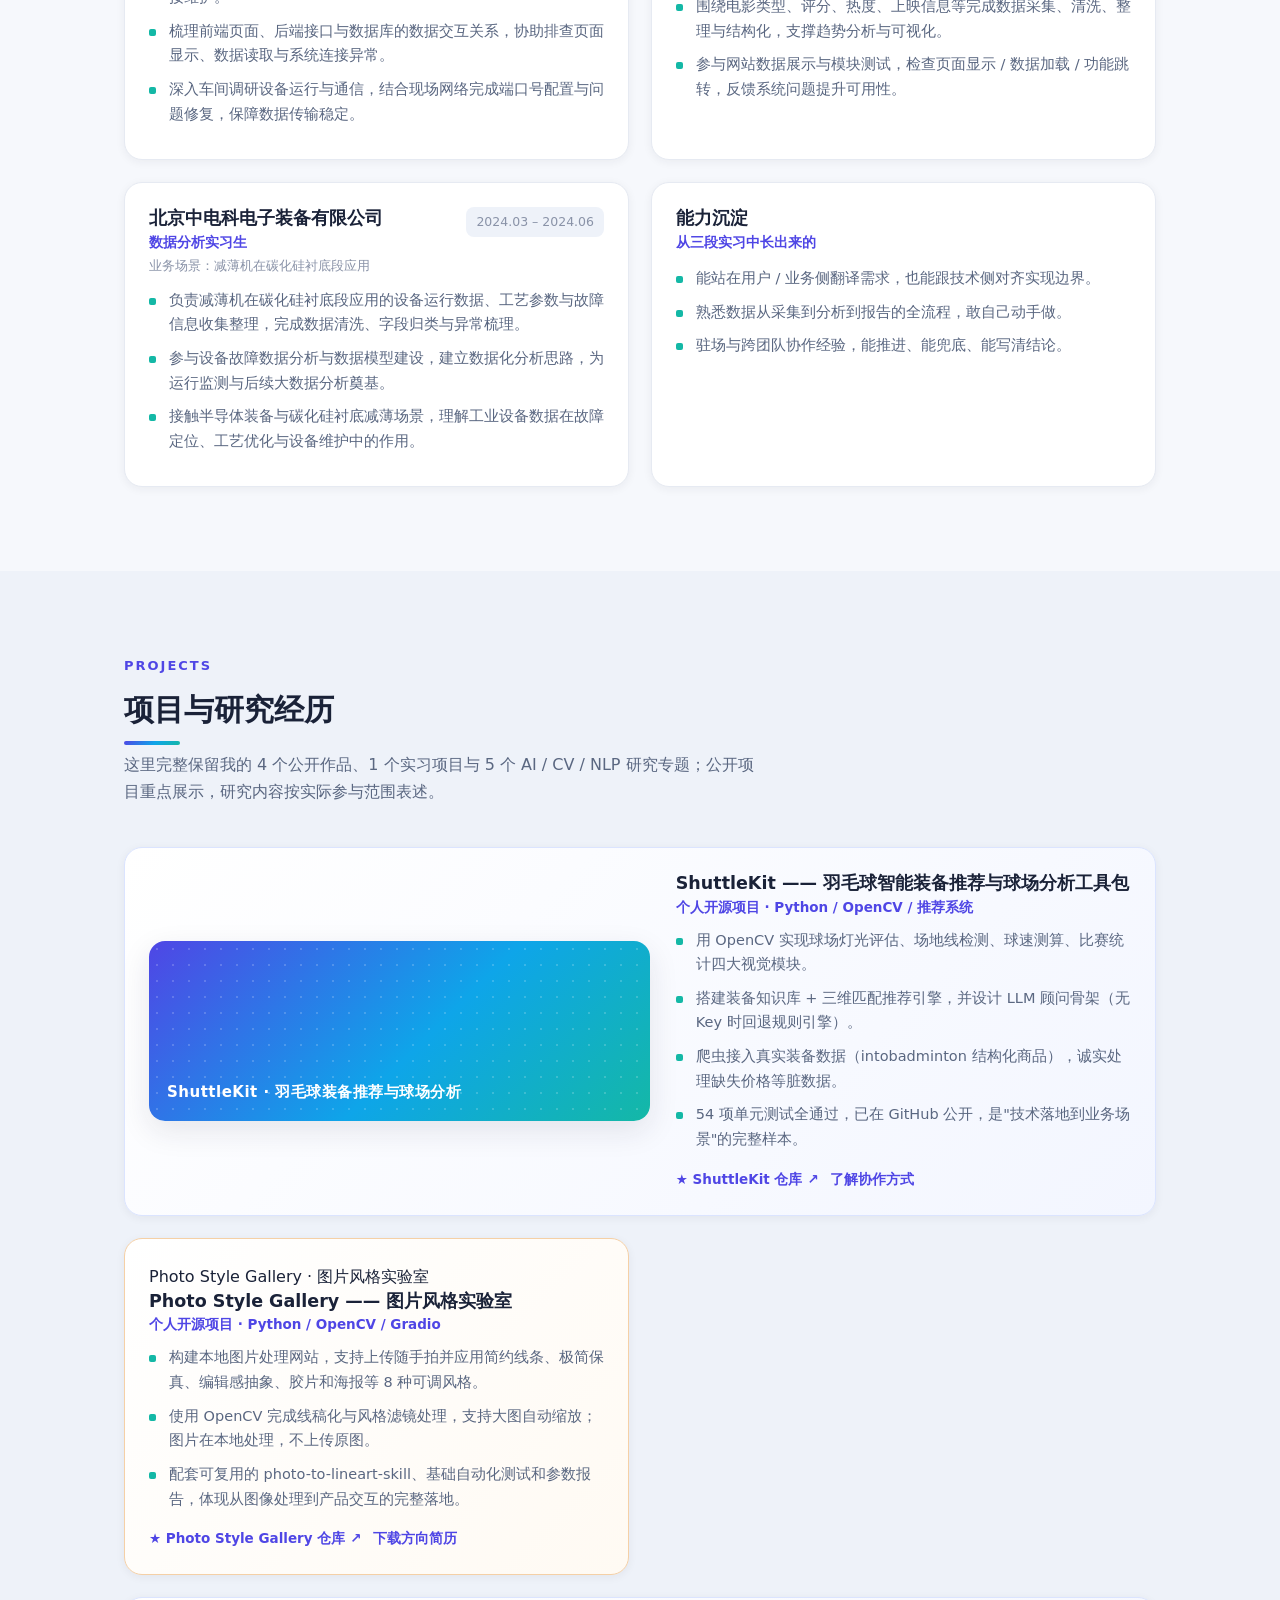
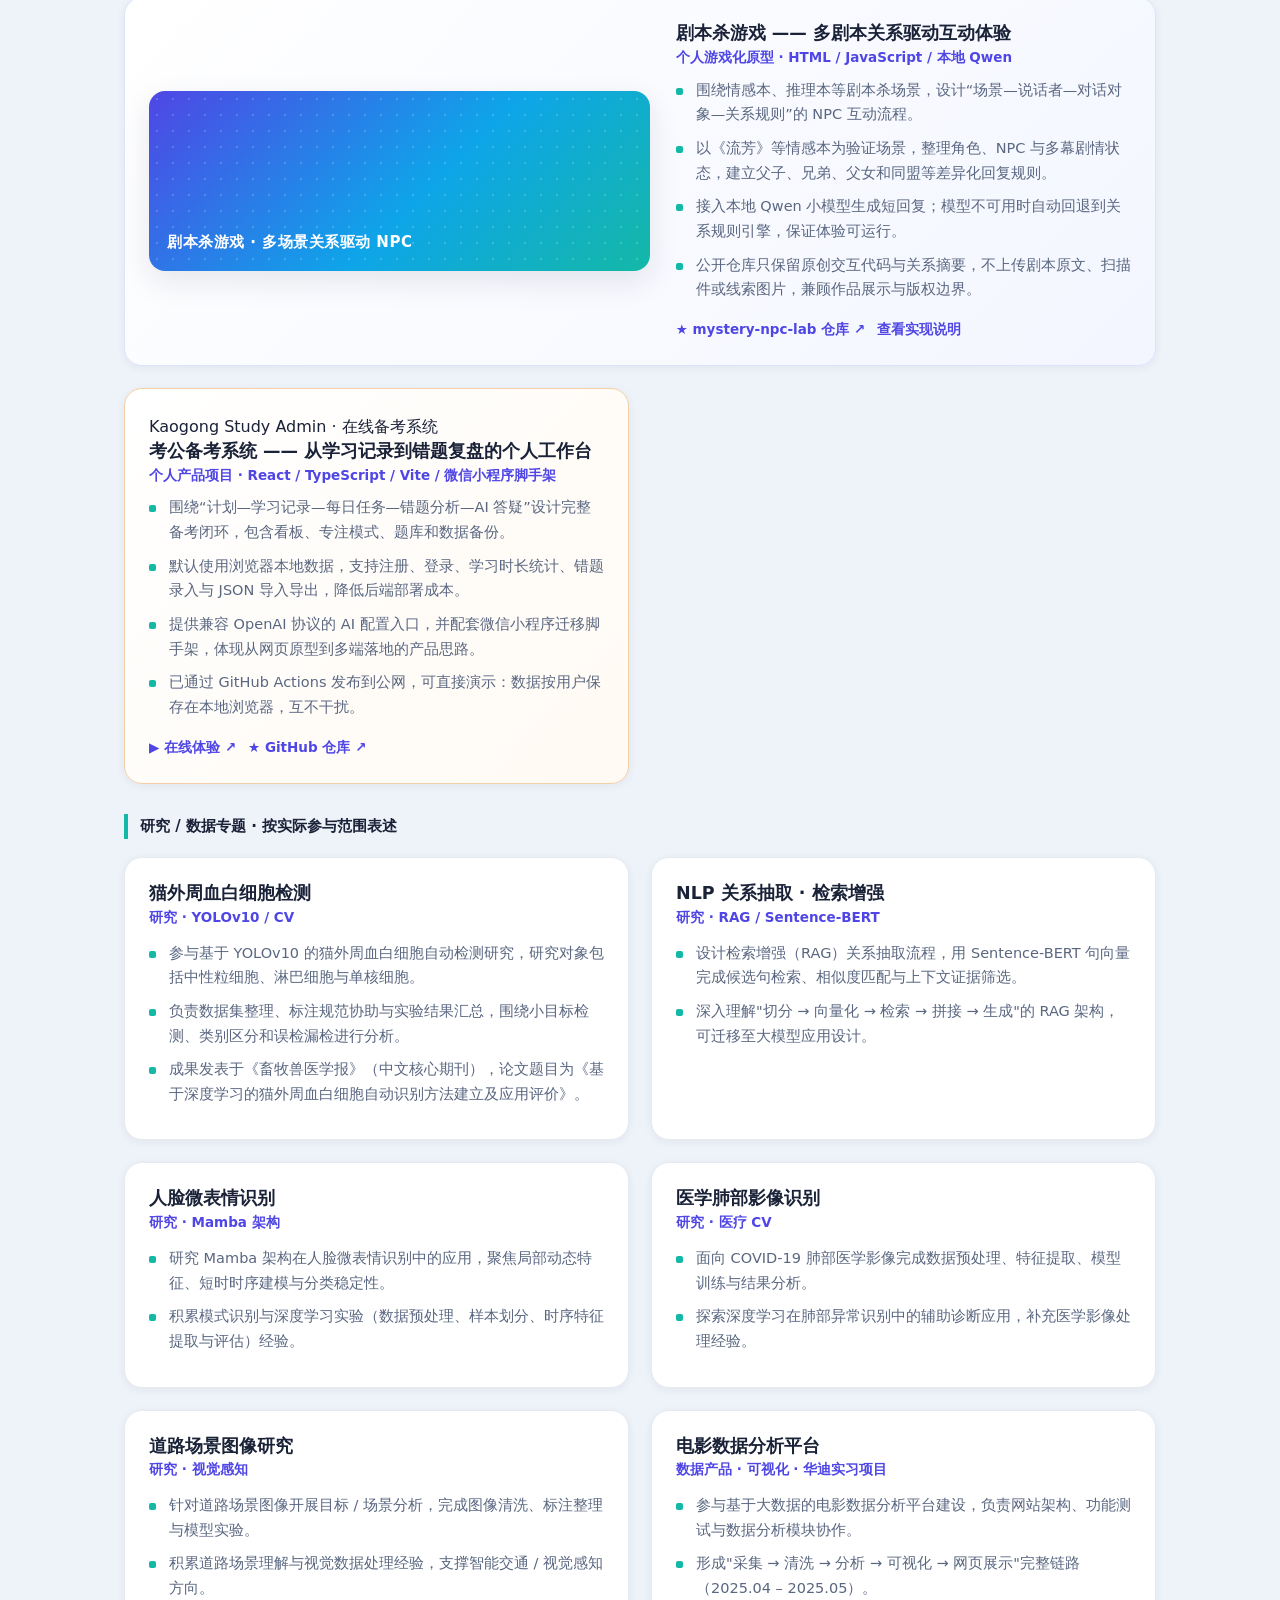
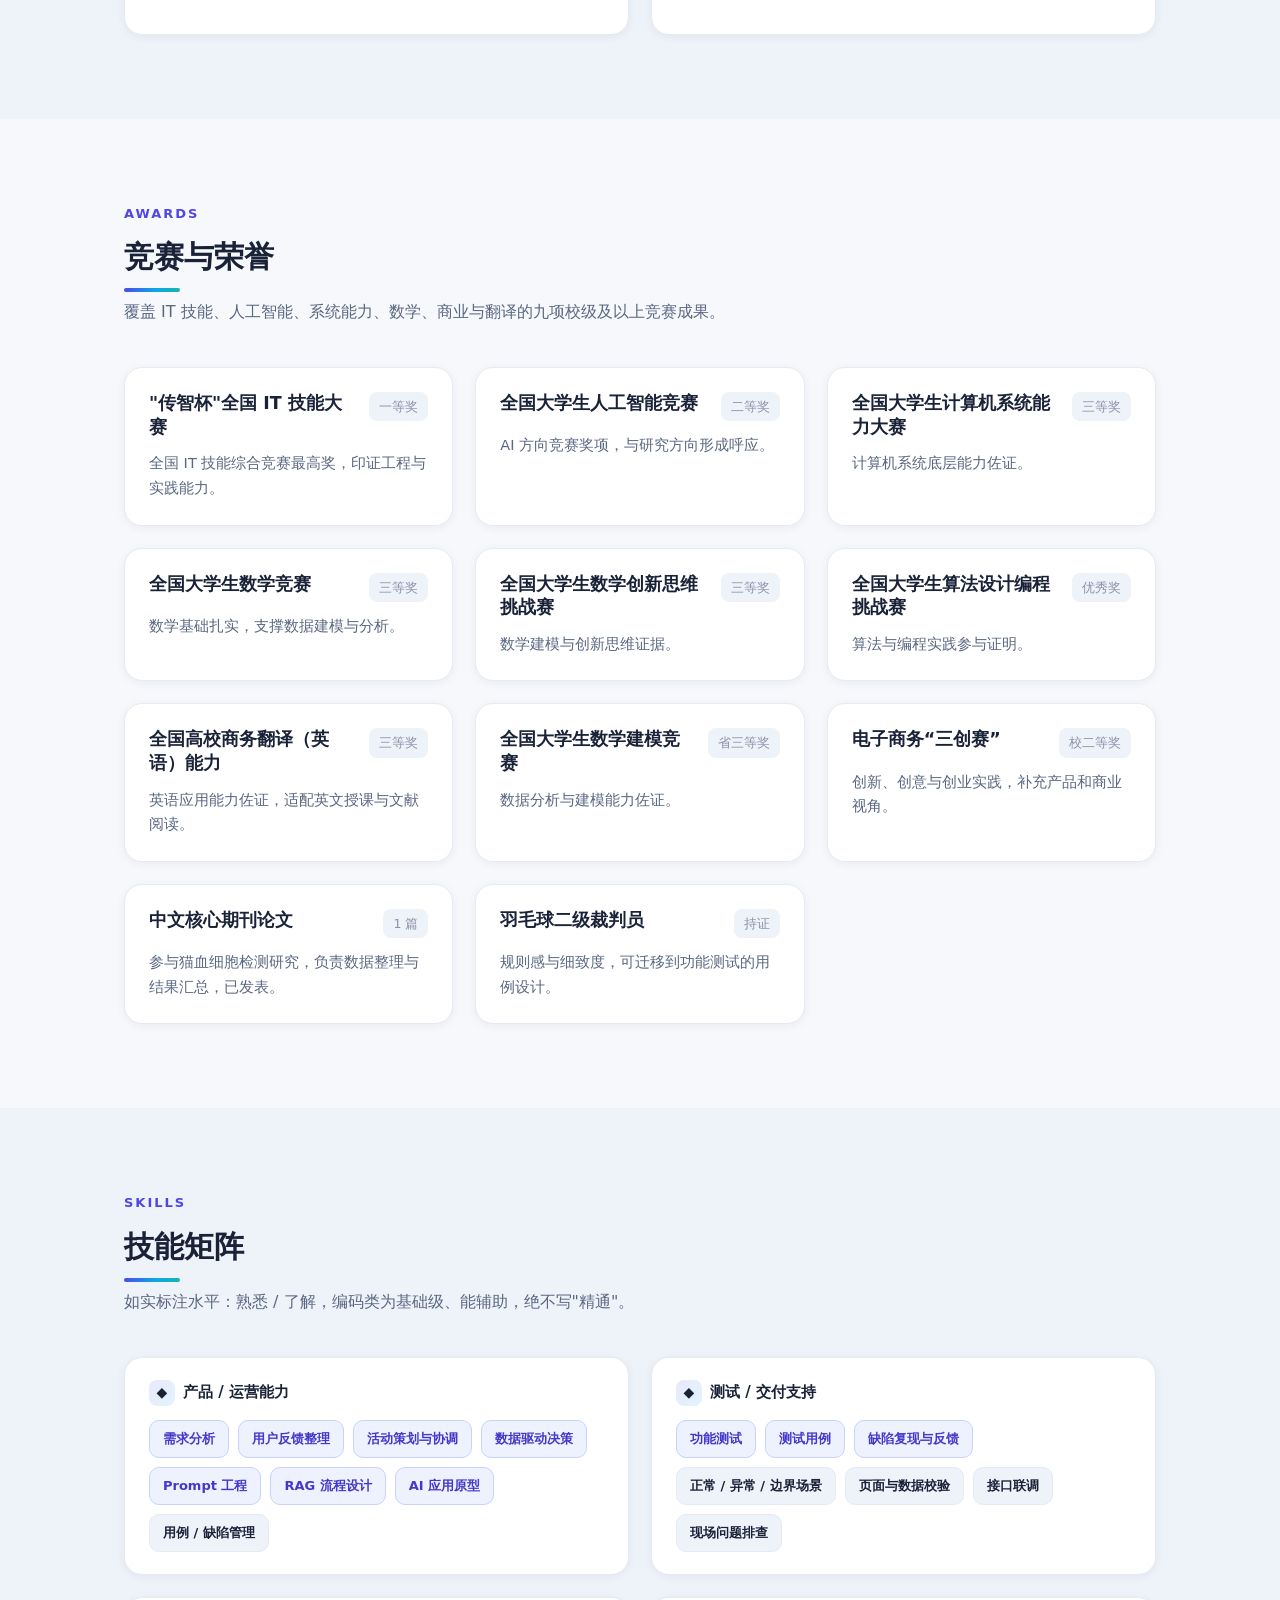
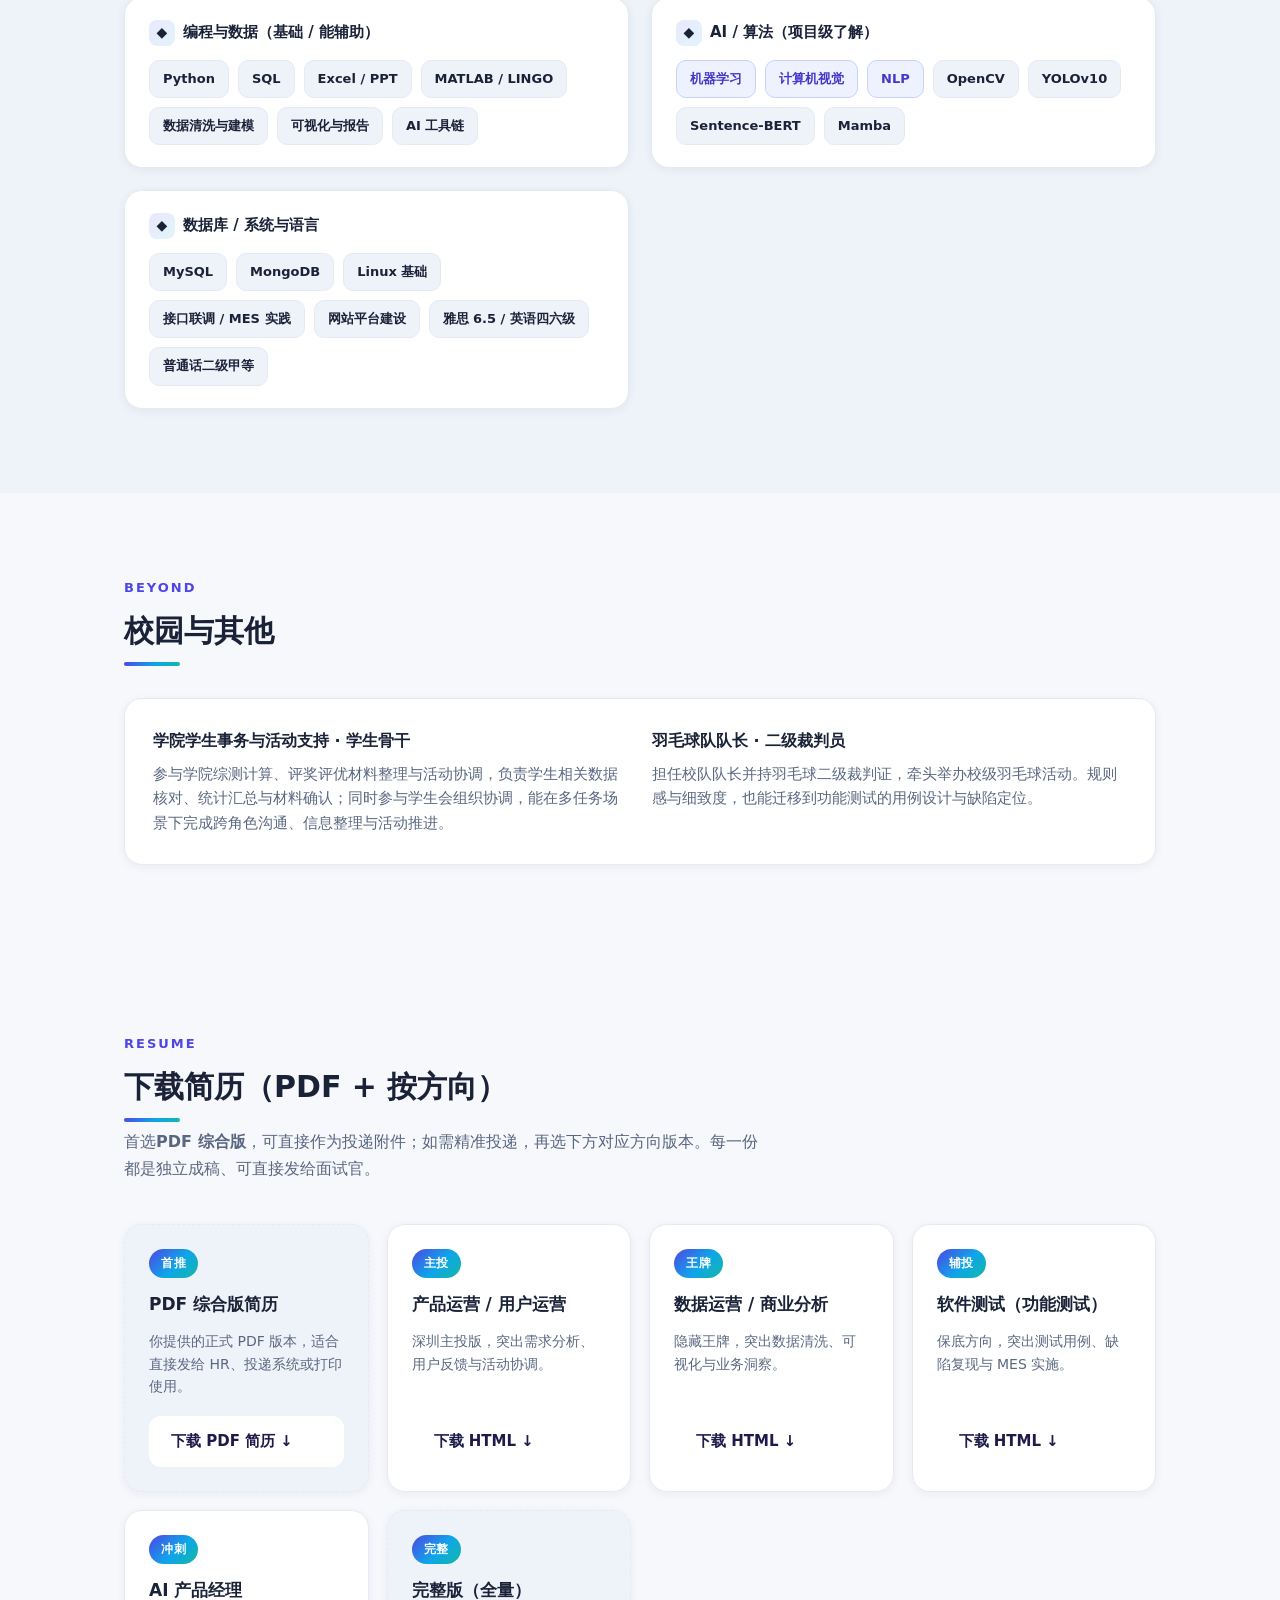
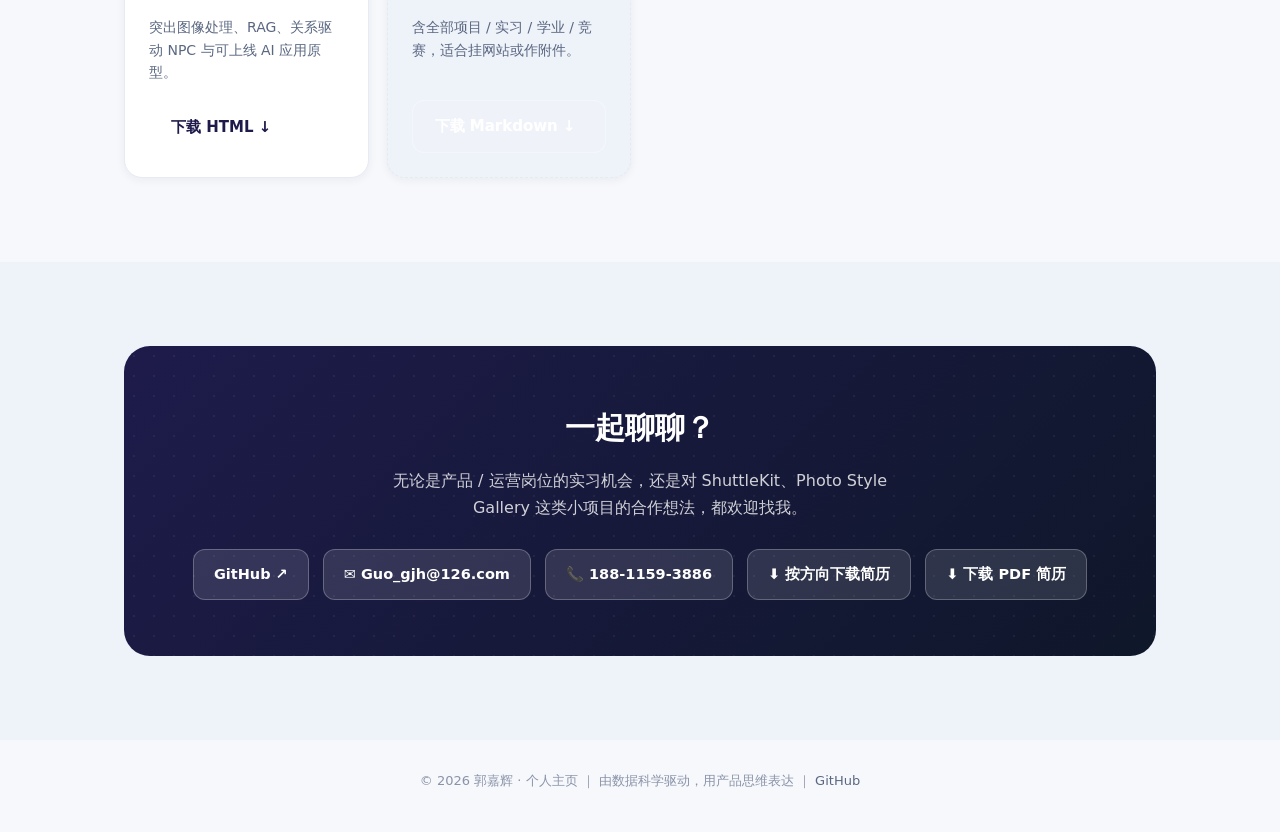
==== commit c95bf265: "feat: make uploaded PDF the primary resume download" ====
--- a/index.html
+++ b/index.html
@@ -41,7 +41,7 @@
       <p class="lead">数据科学背景的产品 / 运营候选人，擅长把数据、用户反馈与技术能力翻译成可落地的业务动作。主攻 <strong>产品运营、数据向运营</strong>，也能做 <strong>AI 产品</strong> 与 <strong>功能测试</strong>。</p>
       <div class="cta">
         <a class="btn btn-primary" href="#contact">联系我 →</a>
-        <a class="btn btn-ghost" href="#resume">下载简历 ↓</a>
+        <a class="btn btn-ghost" href="resume/郭嘉辉的简历.pdf" download>下载 PDF 简历 ↓</a>
         <a class="btn btn-ghost" href="#projects">看项目</a>
       </div>
     </div>
@@ -469,15 +469,15 @@
   <div class="wrap">
     <div class="sec-head reveal">
       <div class="kicker">Resume</div>
-      <h2>下载简历（综合单页 + 按方向）</h2>
-      <p>首选<strong>综合单页版</strong>（一页 A4、可直接打印成一份 PDF，投递最省事）；如需精准投递，再选下方对应方向版本。每一份都是独立成稿、可直接发给面试官。</p>
+      <h2>下载简历（PDF + 按方向）</h2>
+      <p>首选<strong>PDF 综合版</strong>，可直接作为投递附件；如需精准投递，再选下方对应方向版本。每一份都是独立成稿、可直接发给面试官。</p>
     </div>
     <div class="resume-grid">
       <article class="resume-card full featured reveal">
         <span class="rc-no">首推</span>
-        <h3>综合单页版（一页 A4）</h3>
-        <p>教育 / 3 段实习 / 4 个核心项目 / 能力 / 竞赛浓缩成一页，覆盖产品·数据·AI 方向，打印即一份 PDF。</p>
-        <a class="btn btn-primary" href="resume/郭嘉辉-简历-单页综合版.html" download>下载单页版 HTML ↓</a>
+        <h3>PDF 综合版简历</h3>
+        <p>你提供的正式 PDF 版本，适合直接发给 HR、投递系统或打印使用。</p>
+        <a class="btn btn-primary" href="resume/郭嘉辉的简历.pdf" download>下载 PDF 简历 ↓</a>
       </article>
       <article class="resume-card reveal">
         <span class="rc-no">主投</span>
@@ -524,7 +524,7 @@
         <a href="mailto:Guo_gjh@126.com">✉ Guo_gjh@126.com</a>
         <a href="tel:18811593886">📞 188-1159-3886</a>
         <a href="#resume">⬇ 按方向下载简历</a>
-        <a href="resume/郭嘉辉-个人简历.md" download>⬇ 完整版（Markdown）</a>
+        <a href="resume/郭嘉辉的简历.pdf" download>⬇ 下载 PDF 简历</a>
       </div>
     </div>
   </div>
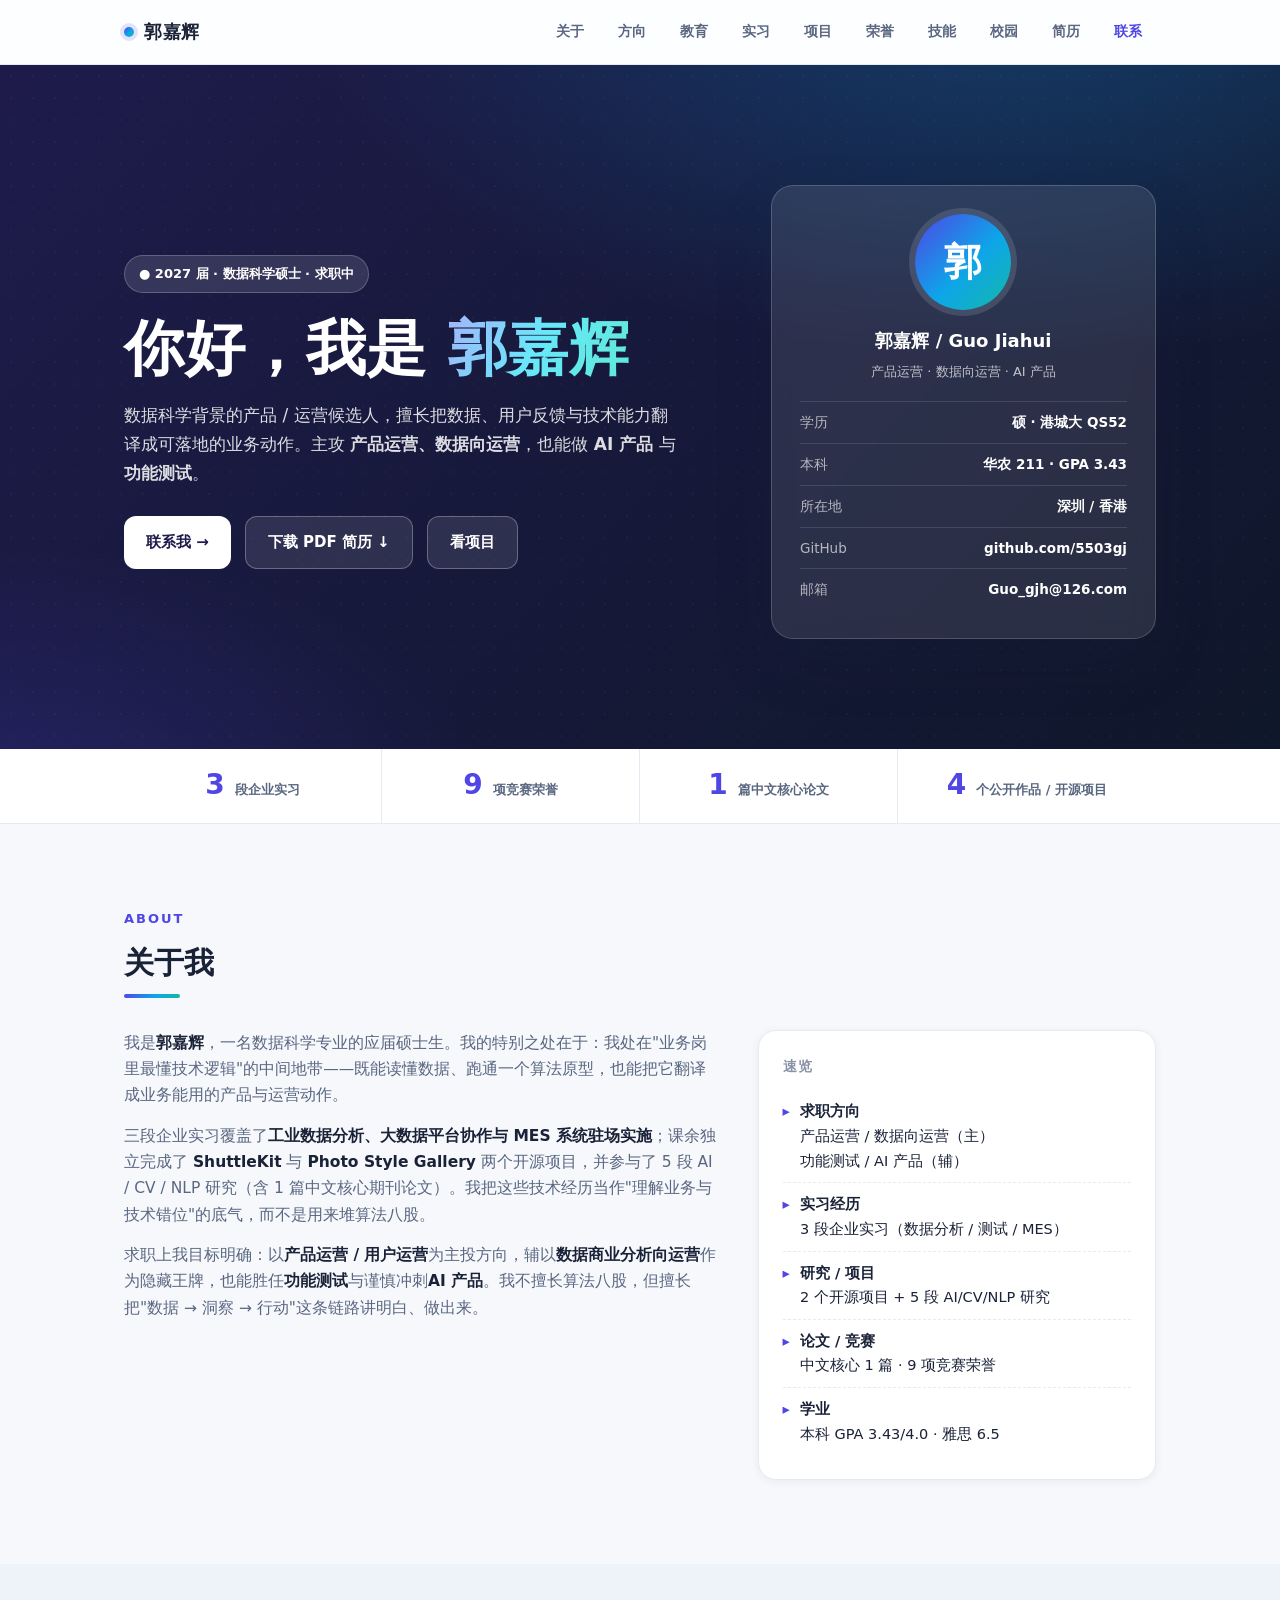
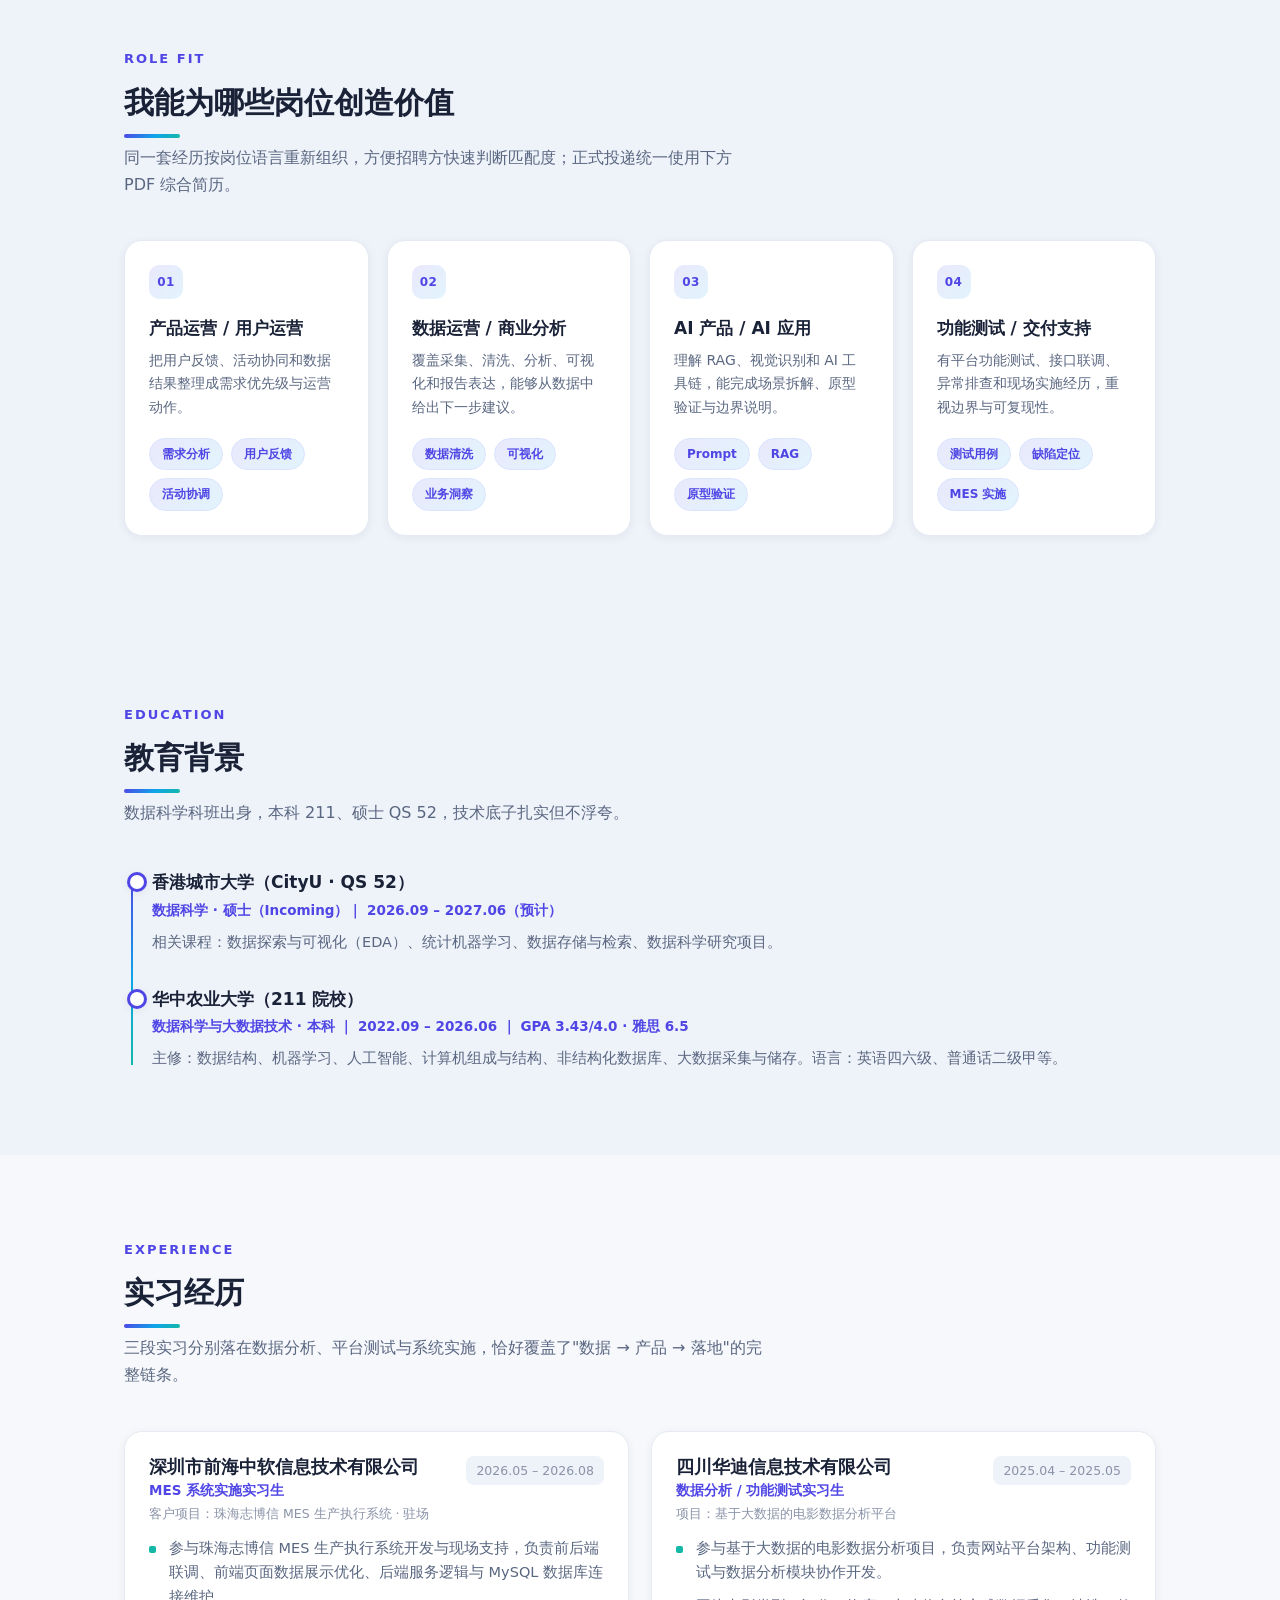
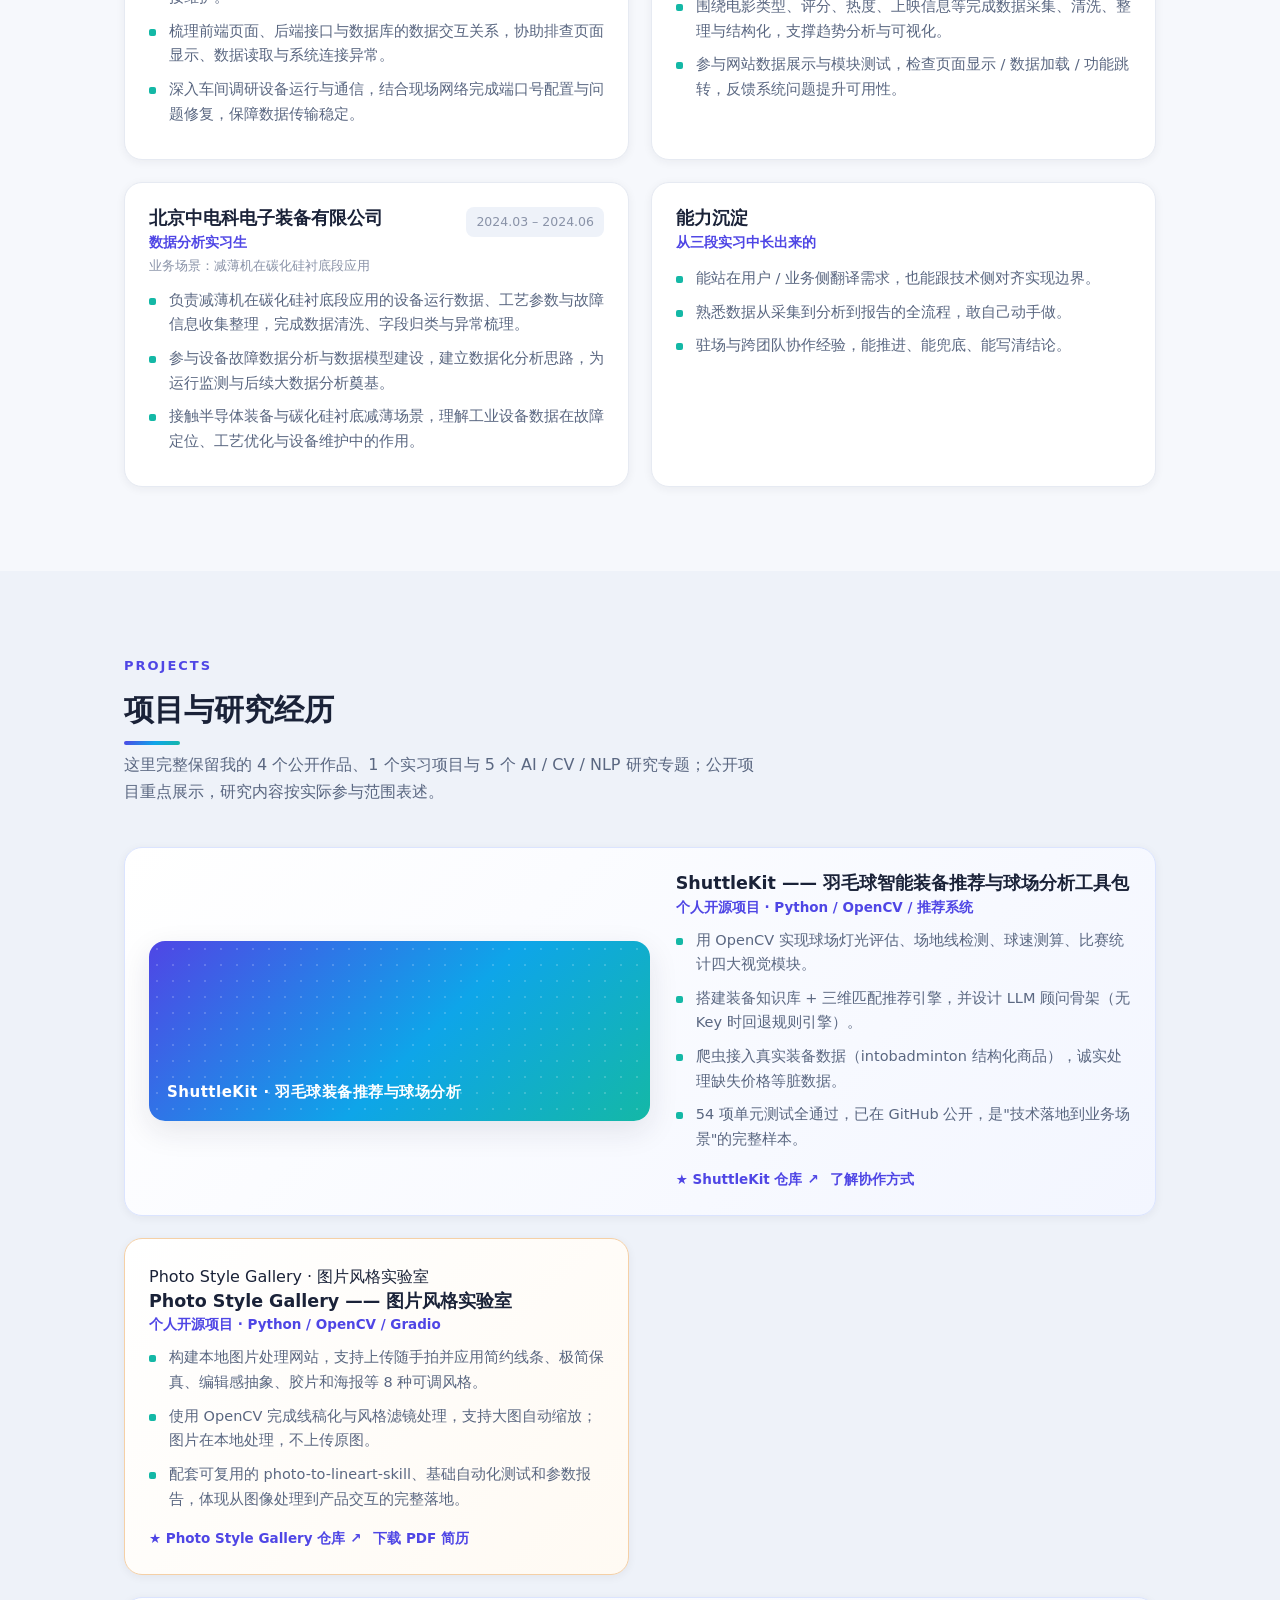
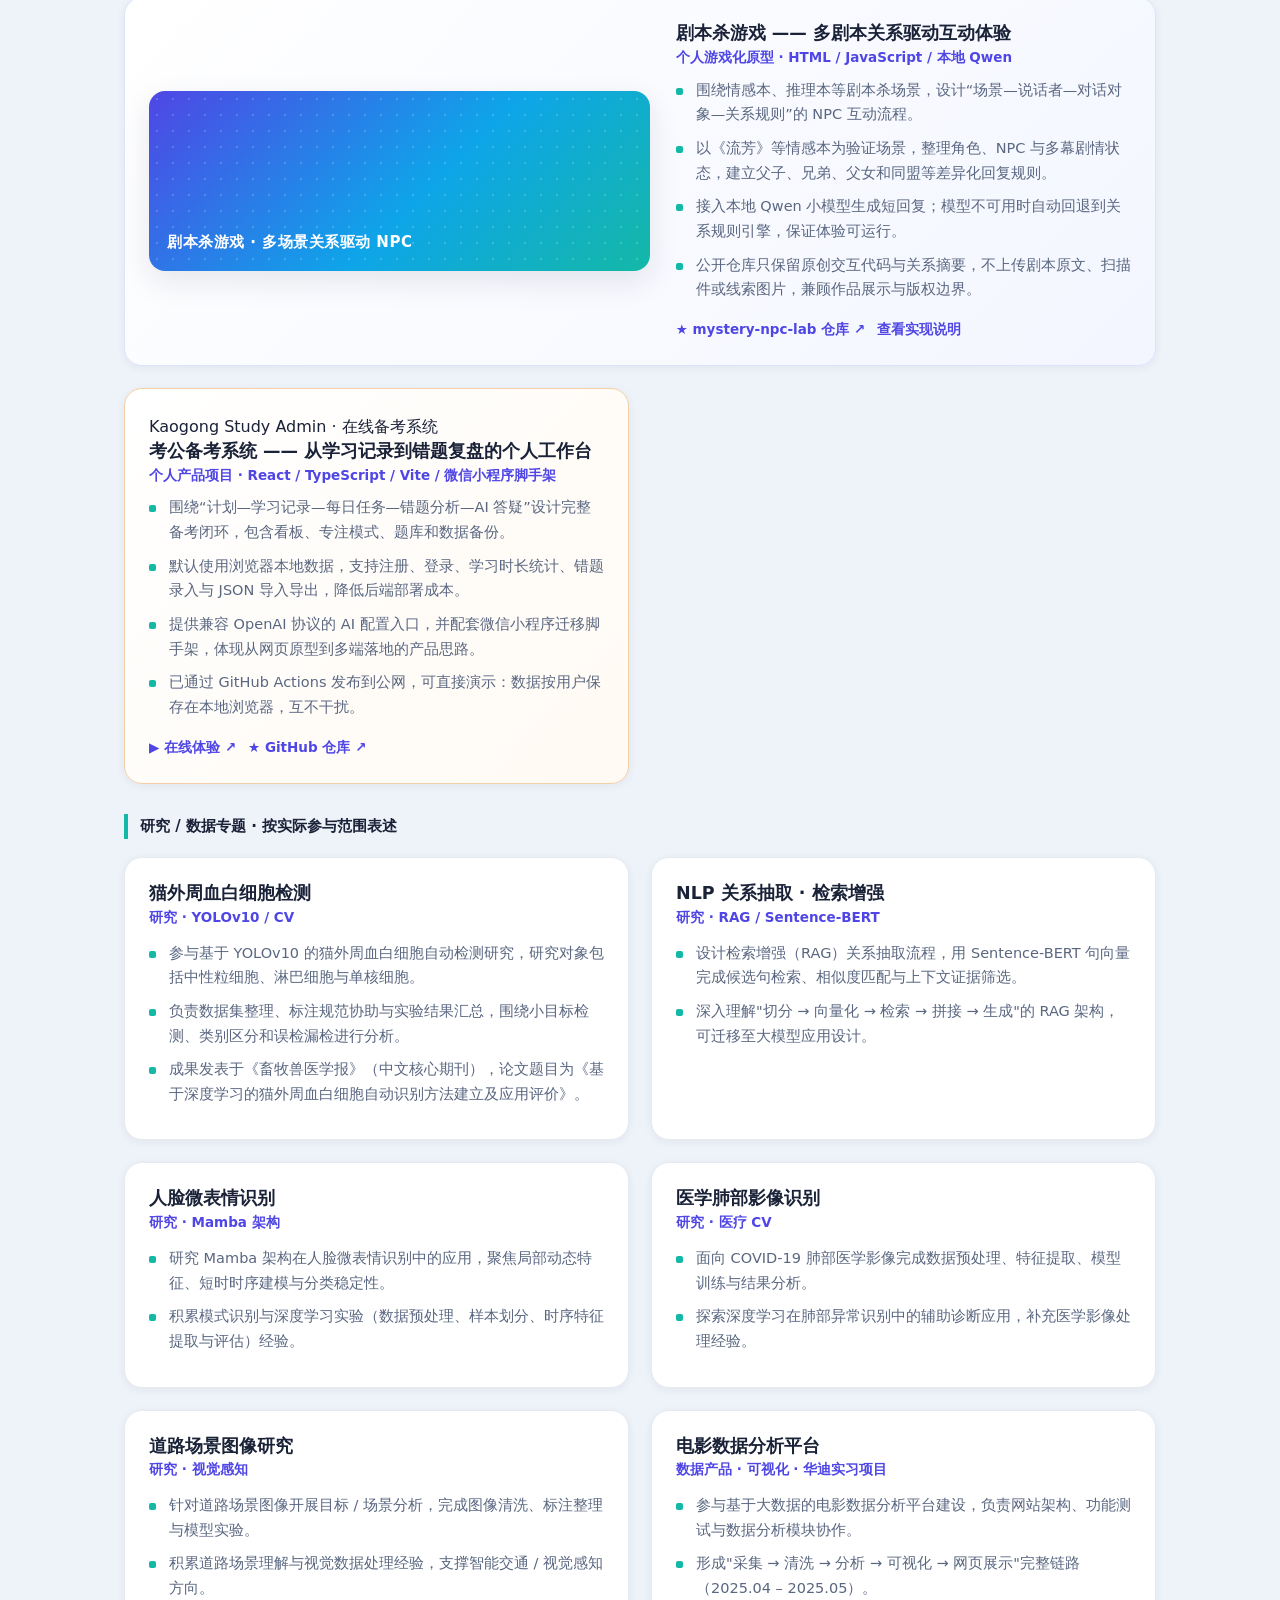
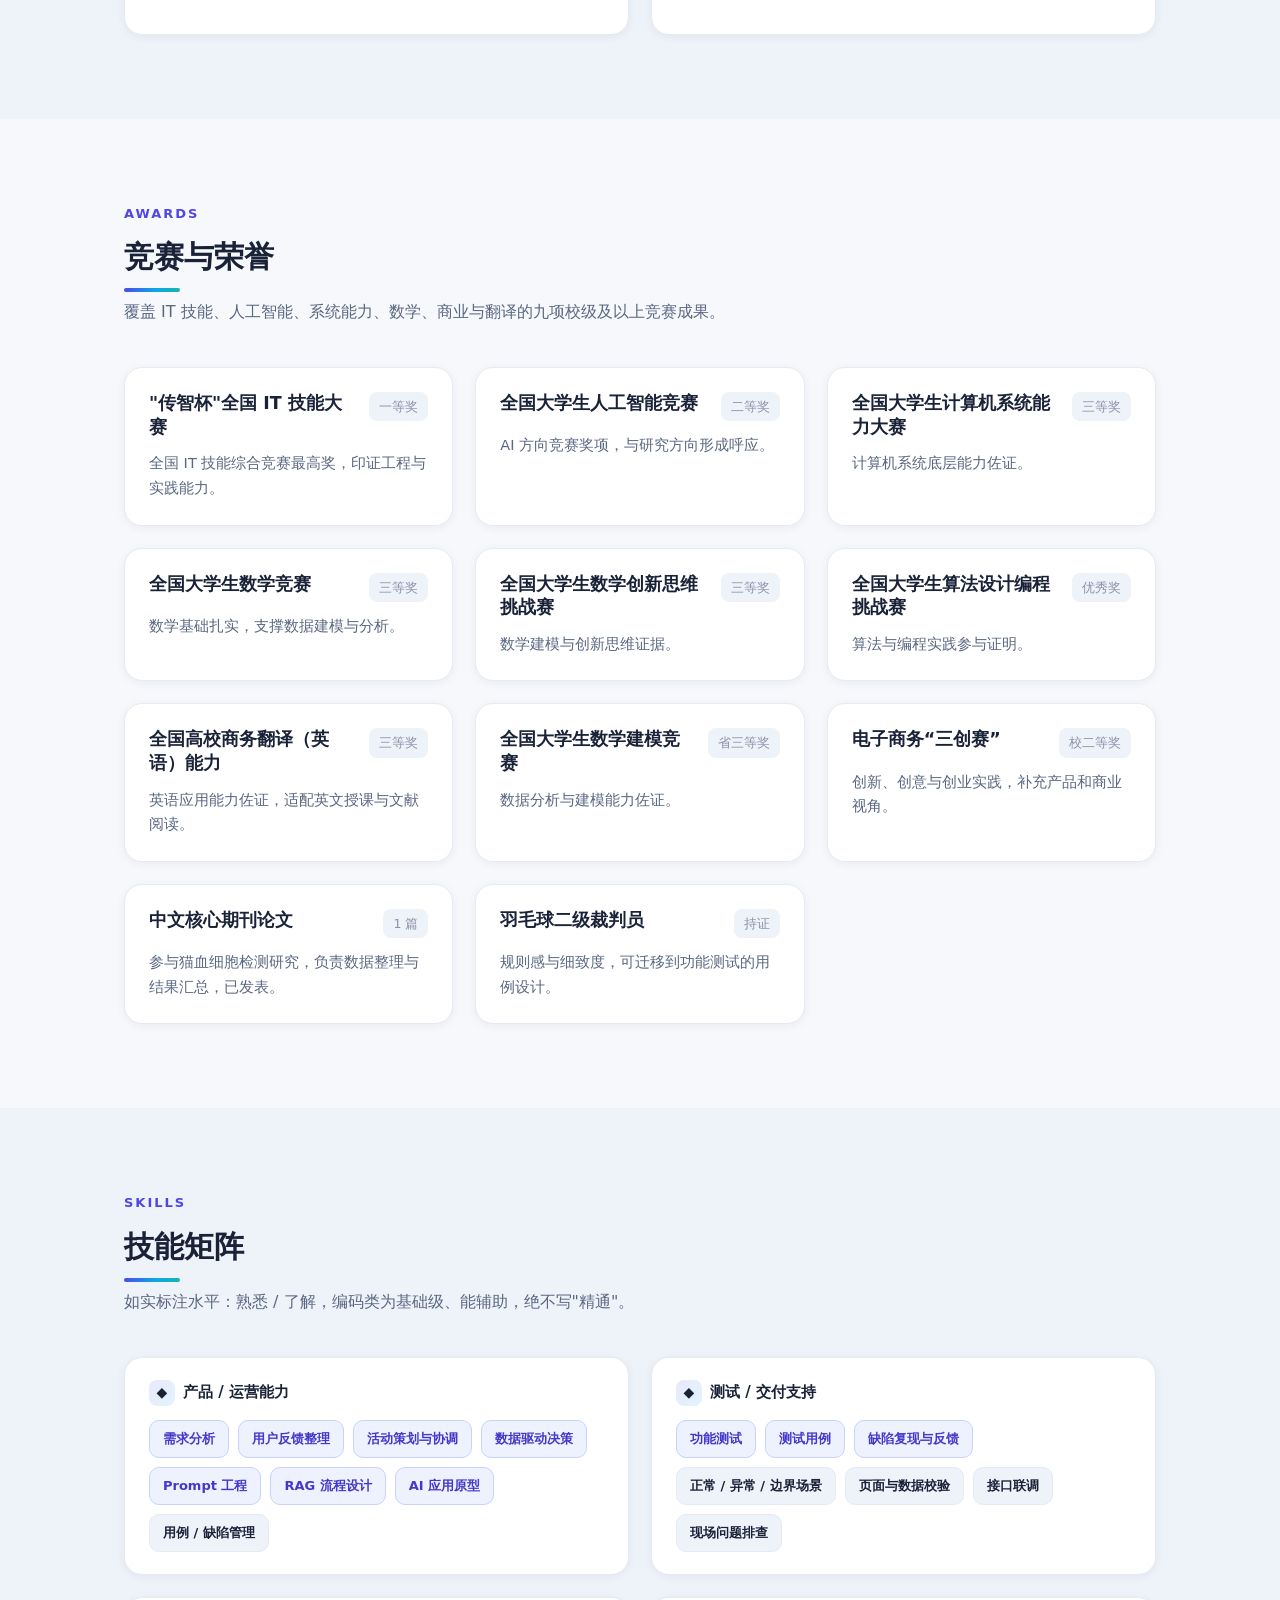
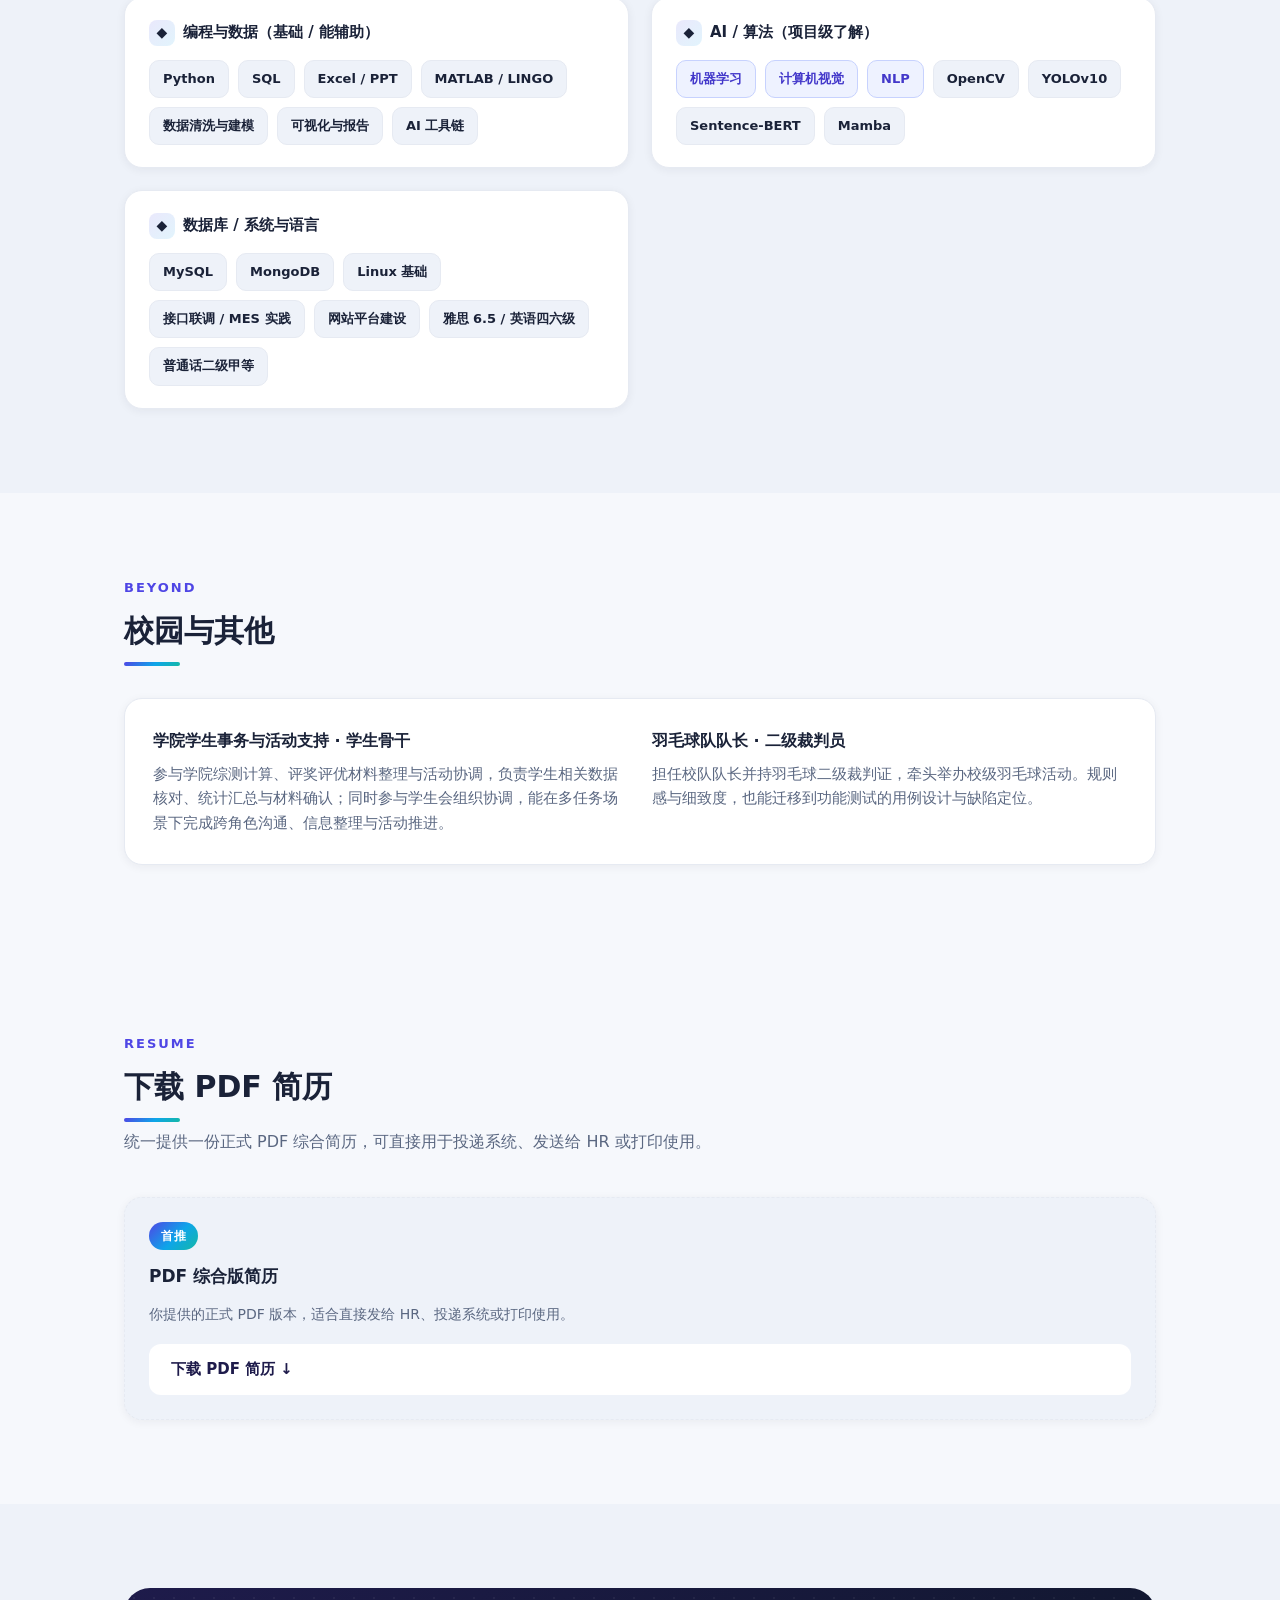
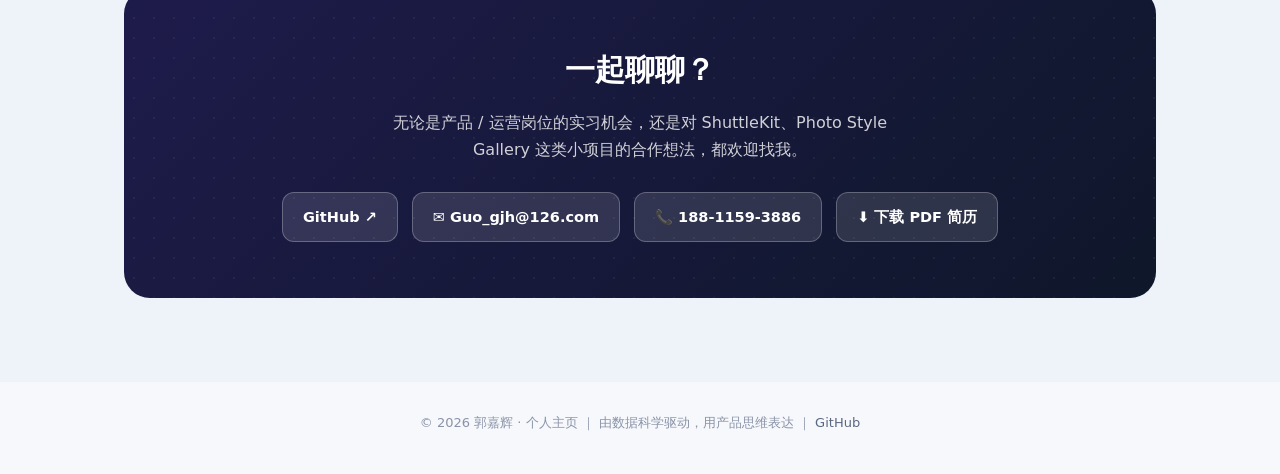
==== commit c0aae575: "chore: keep only PDF resume download" ====
--- a/index.html
+++ b/index.html
@@ -98,7 +98,7 @@
     <div class="sec-head reveal">
       <div class="kicker">Role fit</div>
       <h2>我能为哪些岗位创造价值</h2>
-      <p>同一套经历按岗位语言重新组织，方便招聘方快速判断匹配度；正式投递时仍建议使用对应方向的一页简历。</p>
+      <p>同一套经历按岗位语言重新组织，方便招聘方快速判断匹配度；正式投递统一使用下方 PDF 综合简历。</p>
     </div>
     <div class="role-grid">
       <article class="role-card reveal">
@@ -249,7 +249,7 @@
           </ul>
           <div class="project-links">
             <a href="https://github.com/5503gj/photo-style-gallery" target="_blank" rel="noopener">★ Photo Style Gallery 仓库 ↗</a>
-            <a href="#resume">下载方向简历</a>
+            <a href="resume/郭嘉辉的简历.pdf" download>下载 PDF 简历</a>
           </div>
         </div>
       </div>
@@ -469,8 +469,8 @@
   <div class="wrap">
     <div class="sec-head reveal">
       <div class="kicker">Resume</div>
-      <h2>下载简历（PDF + 按方向）</h2>
-      <p>首选<strong>PDF 综合版</strong>，可直接作为投递附件；如需精准投递，再选下方对应方向版本。每一份都是独立成稿、可直接发给面试官。</p>
+      <h2>下载 PDF 简历</h2>
+      <p>统一提供一份正式 PDF 综合简历，可直接用于投递系统、发送给 HR 或打印使用。</p>
     </div>
     <div class="resume-grid">
       <article class="resume-card full featured reveal">
@@ -479,36 +479,6 @@
         <p>你提供的正式 PDF 版本，适合直接发给 HR、投递系统或打印使用。</p>
         <a class="btn btn-primary" href="resume/郭嘉辉的简历.pdf" download>下载 PDF 简历 ↓</a>
       </article>
-      <article class="resume-card reveal">
-        <span class="rc-no">主投</span>
-        <h3>产品运营 / 用户运营</h3>
-        <p>深圳主投版，突出需求分析、用户反馈与活动协调。</p>
-        <a class="btn btn-primary" href="resume/郭嘉辉-产品运营简历.html" download>下载 HTML ↓</a>
-      </article>
-      <article class="resume-card reveal">
-        <span class="rc-no">王牌</span>
-        <h3>数据运营 / 商业分析</h3>
-        <p>隐藏王牌，突出数据清洗、可视化与业务洞察。</p>
-        <a class="btn btn-primary" href="resume/郭嘉辉-数据运营简历.html" download>下载 HTML ↓</a>
-      </article>
-      <article class="resume-card reveal">
-        <span class="rc-no">辅投</span>
-        <h3>软件测试（功能测试）</h3>
-        <p>保底方向，突出测试用例、缺陷复现与 MES 实施。</p>
-        <a class="btn btn-primary" href="resume/郭嘉辉-软件测试简历.html" download>下载 HTML ↓</a>
-      </article>
-      <article class="resume-card reveal">
-        <span class="rc-no">冲刺</span>
-        <h3>AI 产品经理</h3>
-        <p>突出图像处理、RAG、关系驱动 NPC 与可上线 AI 应用原型。</p>
-        <a class="btn btn-primary" href="resume/郭嘉辉-AI产品经理简历.html" download>下载 HTML ↓</a>
-      </article>
-      <article class="resume-card full reveal">
-        <span class="rc-no">完整</span>
-        <h3>完整版（全量）</h3>
-        <p>含全部项目 / 实习 / 学业 / 竞赛，适合挂网站或作附件。</p>
-        <a class="btn btn-ghost" href="resume/郭嘉辉-个人简历.md" download>下载 Markdown ↓</a>
-      </article>
     </div>
   </div>
 </section>
@@ -523,7 +493,6 @@
         <a href="https://github.com/5503gj" target="_blank" rel="noopener">GitHub ↗</a>
         <a href="mailto:Guo_gjh@126.com">✉ Guo_gjh@126.com</a>
         <a href="tel:18811593886">📞 188-1159-3886</a>
-        <a href="#resume">⬇ 按方向下载简历</a>
         <a href="resume/郭嘉辉的简历.pdf" download>⬇ 下载 PDF 简历</a>
       </div>
     </div>
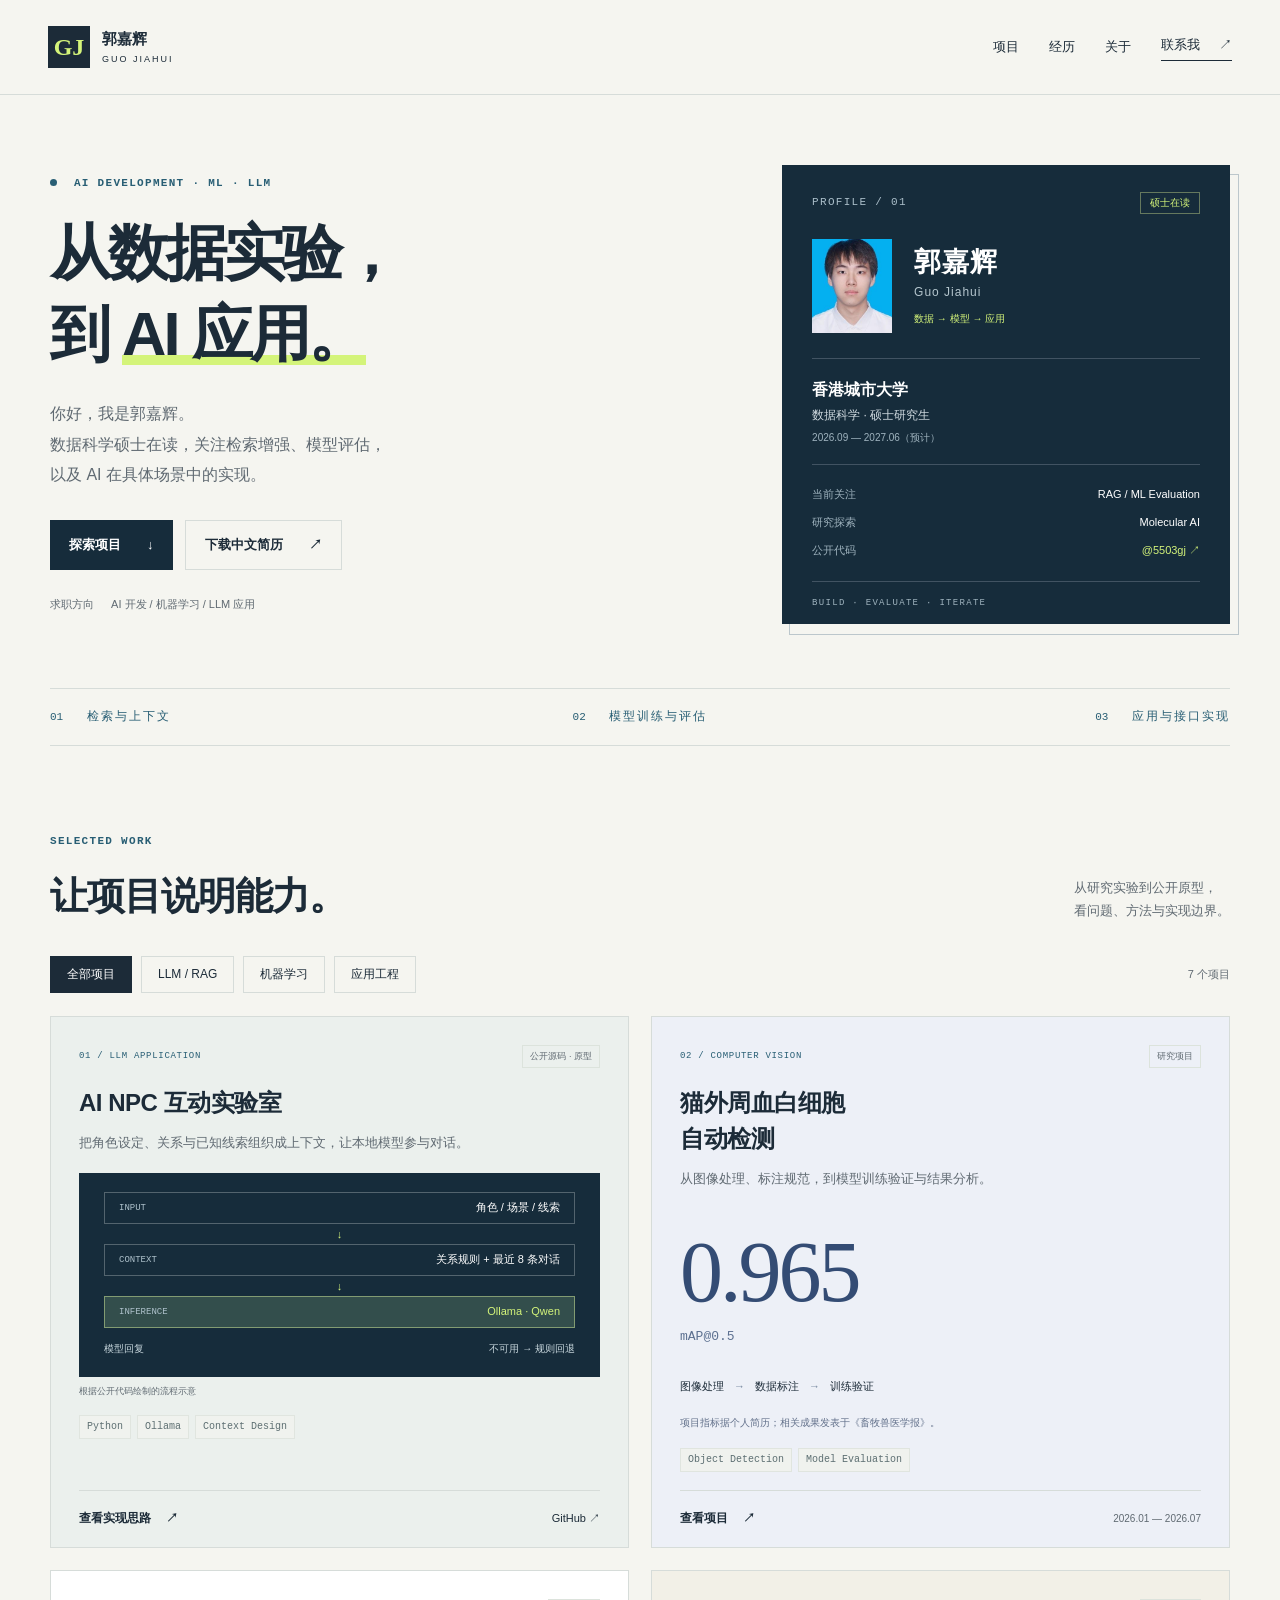
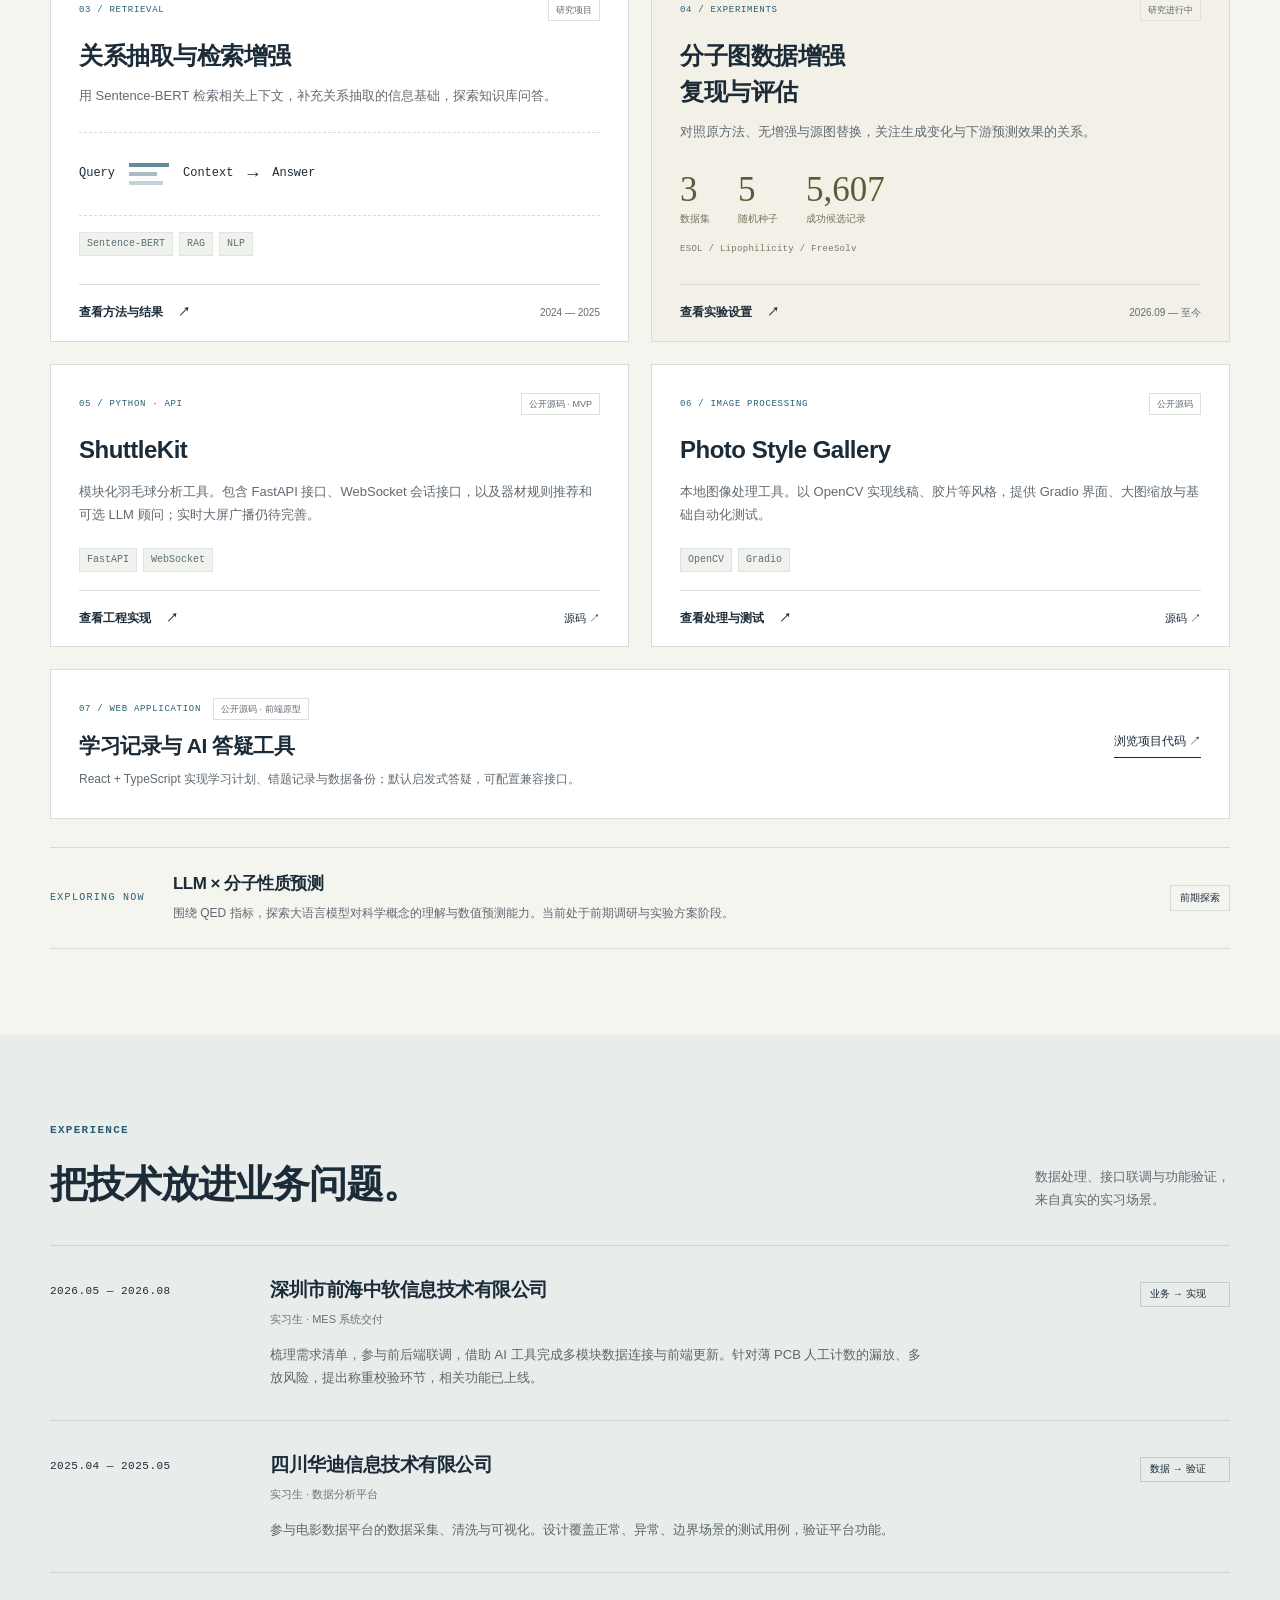
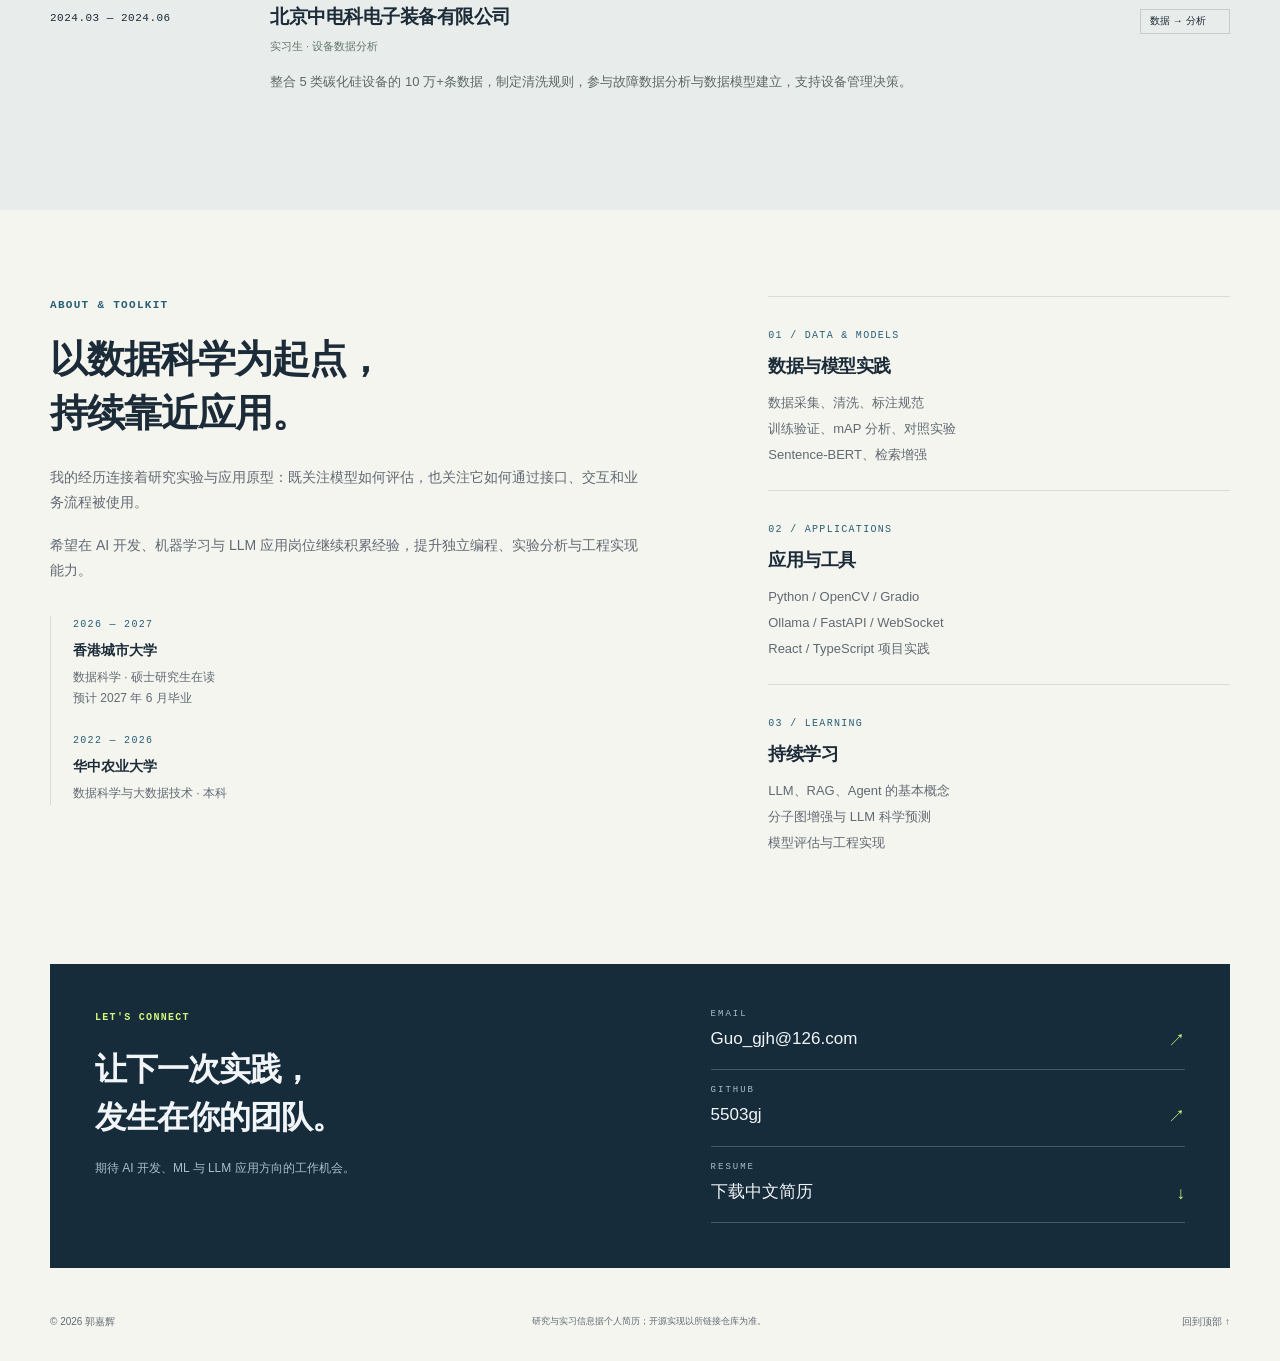
==== commit 53163aad: "Replace personal homepage with AI portfolio and GitHub-linked resume" ====
--- a/index.html
+++ b/index.html
@@ -1,513 +1,105 @@
-<!DOCTYPE html>
+<!doctype html>
 <html lang="zh-CN">
 <head>
-<meta charset="UTF-8">
-<meta name="viewport" content="width=device-width, initial-scale=1.0">
-<title>郭嘉辉 · 个人主页 / 在线简历</title>
-<meta name="description" content="郭嘉辉（数据科学硕士）个人主页：产品运营 / 数据向运营 / AI 产品方向，含 ShuttleKit、Photo Style Gallery、剧本杀游戏、考公备考系统等公开作品。">
-<meta name="theme-color" content="#1e1b4b">
-<meta property="og:title" content="郭嘉辉 · 个人主页 / 在线简历">
-<meta property="og:description" content="数据科学背景的产品运营、数据运营、AI 产品与功能测试候选人。">
-<link rel="stylesheet" href="assets/css/style.css">
+  <meta charset="UTF-8"><meta name="viewport" content="width=device-width, initial-scale=1">
+  <title>郭嘉辉｜AI 开发 · ML · LLM 作品集</title>
+  <meta name="description" content="郭嘉辉，香港城市大学数据科学硕士在读。探索检索增强、机器学习评估与 AI 应用开发，查看研究经历、开源项目与中文简历。">
+  <meta property="og:title" content="郭嘉辉｜从数据实验，到 AI 应用"><meta property="og:description" content="AI 开发 · Machine Learning · LLM Applications｜研究与公开代码">
+  <meta property="og:type" content="website"><meta property="og:url" content="https://5503gj.github.io/personal-site/">
+  <link rel="canonical" href="https://5503gj.github.io/personal-site/">
+  <link rel="icon" href="assets/favicon.svg"><link rel="stylesheet" href="style.css"><script src="script.js" defer></script>
 </head>
 <body>
+<noscript><p class="noscript-note">当前已显示全部项目。启用 JavaScript 可使用方向筛选与项目详情；源码链接和简历下载仍可直接使用。</p></noscript>
+<a class="skip-link" href="#main">跳至正文</a>
+<header><a class="brand" href="#top"><span class="brand-mark">GJ</span><span>郭嘉辉<small>GUO JIAHUI</small></span></a>
+<nav aria-label="主导航"><a href="#projects">项目</a><a href="#experience">经历</a><a href="#about">关于</a><a class="nav-contact" href="#contact">联系我 <span>↗</span></a></nav></header>
+<main id="main">
+<section class="hero wrap" id="top">
+  <div class="hero-copy"><p class="eyebrow"><span class="signal"></span> AI DEVELOPMENT · ML · LLM</p>
+  <h1>从数据实验，<br>到 <span class="accent">AI 应用。</span></h1>
+  <p class="intro">你好，我是郭嘉辉。<br>数据科学硕士在读，关注检索增强、模型评估，<br class="desktop">以及 AI 在具体场景中的实现。</p>
+  <div class="actions"><a class="button primary" href="#projects">探索项目 <span>↓</span></a><a class="button outline" href="assets/guo-jiahui-ai-resume.pdf" download="郭嘉辉_AI开发_ML_LLM_求职简历.pdf">下载中文简历 <span>↗</span></a></div>
+  <div class="hero-note"><span>求职方向</span> AI 开发 / 机器学习 / LLM 应用</div></div>
+  <aside class="profile-panel">
+    <div class="profile-head"><span class="mono">PROFILE / 01</span><span class="status">硕士在读</span></div>
+    <div class="portrait-row"><img src="assets/portrait.jpg" width="98" height="116" alt="郭嘉辉的证件照"><div><h2>郭嘉辉</h2><p>Guo Jiahui</p><span>数据 → 模型 → 应用</span></div></div>
+    <div class="education-mini"><strong>香港城市大学</strong><span>数据科学 · 硕士研究生</span><small>2026.09 — 2027.06（预计）</small></div>
+    <div class="profile-lines"><div><span>当前关注</span><b>RAG / ML Evaluation</b></div><div><span>研究探索</span><b>Molecular AI</b></div><div><span>公开代码</span><a href="https://github.com/5503gj" target="_blank" rel="noopener noreferrer">@5503gj ↗</a></div></div>
+    <p class="panel-foot mono">BUILD · EVALUATE · ITERATE</p>
+  </aside>
+</section>
+<div class="focus-strip wrap"><span>01 <b>检索与上下文</b></span><span>02 <b>模型训练与评估</b></span><span>03 <b>应用与接口实现</b></span></div>
 
-<!-- 导航 -->
-<nav class="nav">
-  <div class="wrap">
-    <div class="brand"><span class="dot"></span>郭嘉辉</div>
-    <button class="nav-toggle" id="navToggle" aria-label="打开菜单" aria-expanded="false">☰</button>
-    <div class="nav-links" id="navLinks">
-      <a href="#about">关于</a>
-      <a href="#roles">方向</a>
-      <a href="#education">教育</a>
-      <a href="#experience">实习</a>
-      <a href="#projects">项目</a>
-      <a href="#awards">荣誉</a>
-      <a href="#skills">技能</a>
-      <a href="#campus">校园</a>
-      <a href="#resume">简历</a>
-      <a href="#contact">联系</a>
-    </div>
-  </div>
-</nav>
-
-<!-- Hero -->
-<header class="hero">
-  <div class="wrap">
-    <div>
-      <span class="badge">● 2027 届 · 数据科学硕士 · 求职中</span>
-      <h1>你好，我是 <span class="grad-text">郭嘉辉</span></h1>
-      <p class="lead">数据科学背景的产品 / 运营候选人，擅长把数据、用户反馈与技术能力翻译成可落地的业务动作。主攻 <strong>产品运营、数据向运营</strong>，也能做 <strong>AI 产品</strong> 与 <strong>功能测试</strong>。</p>
-      <div class="cta">
-        <a class="btn btn-primary" href="#contact">联系我 →</a>
-        <a class="btn btn-ghost" href="resume/郭嘉辉的简历.pdf" download>下载 PDF 简历 ↓</a>
-        <a class="btn btn-ghost" href="#projects">看项目</a>
-      </div>
-    </div>
-    <aside class="hero-card">
-      <div class="avatar">郭</div>
-      <h3>郭嘉辉 / Guo Jiahui</h3>
-      <div class="sub">产品运营 · 数据向运营 · AI 产品</div>
-      <div class="row"><span>学历</span><span>硕 · 港城大 QS52</span></div>
-      <div class="row"><span>本科</span><span>华农 211 · GPA 3.43</span></div>
-      <div class="row"><span>所在地</span><span>深圳 / 香港</span></div>
-      <div class="row"><span>GitHub</span><span>github.com/5503gj</span></div>
-      <div class="row"><span>邮箱</span><span>Guo_gjh@126.com</span></div>
-    </aside>
-  </div>
-</header>
-
-<div class="proof-strip" aria-label="经历概览">
-  <div class="wrap proof-grid">
-    <div><strong>3</strong><span>段企业实习</span></div>
-    <div><strong>9</strong><span>项竞赛荣誉</span></div>
-    <div><strong>1</strong><span>篇中文核心论文</span></div>
-    <div><strong>4</strong><span>个公开作品 / 开源项目</span></div>
-  </div>
-</div>
-
-<!-- 关于 -->
-<section id="about">
-  <div class="wrap">
-    <div class="sec-head reveal">
-      <div class="kicker">About</div>
-      <h2>关于我</h2>
-    </div>
-    <div class="about-grid">
-      <div class="about-text reveal">
-        <p>我是<strong>郭嘉辉</strong>，一名数据科学专业的应届硕士生。我的特别之处在于：我处在"业务岗里最懂技术逻辑"的中间地带——既能读懂数据、跑通一个算法原型，也能把它翻译成业务能用的产品与运营动作。</p>
-        <p>三段企业实习覆盖了<strong>工业数据分析、大数据平台协作与 MES 系统驻场实施</strong>；课余独立完成了 <strong>ShuttleKit</strong> 与 <strong>Photo Style Gallery</strong> 两个开源项目，并参与了 5 段 AI / CV / NLP 研究（含 1 篇中文核心期刊论文）。我把这些技术经历当作"理解业务与技术错位"的底气，而不是用来堆算法八股。</p>
-        <p>求职上我目标明确：以<strong>产品运营 / 用户运营</strong>为主投方向，辅以<strong>数据商业分析向运营</strong>作为隐藏王牌，也能胜任<strong>功能测试</strong>与谨慎冲刺<strong>AI 产品</strong>。我不擅长算法八股，但擅长把"数据 → 洞察 → 行动"这条链路讲明白、做出来。</p>
-      </div>
-      <div class="fact-card reveal">
-        <h4>速览</h4>
-        <div class="item"><span class="ic">▸</span><div><strong>求职方向</strong><br>产品运营 / 数据向运营（主）<br>功能测试 / AI 产品（辅）</div></div>
-        <div class="item"><span class="ic">▸</span><div><strong>实习经历</strong><br>3 段企业实习（数据分析 / 测试 / MES）</div></div>
-        <div class="item"><span class="ic">▸</span><div><strong>研究 / 项目</strong><br>2 个开源项目 + 5 段 AI/CV/NLP 研究</div></div>
-        <div class="item"><span class="ic">▸</span><div><strong>论文 / 竞赛</strong><br>中文核心 1 篇 · 9 项竞赛荣誉</div></div>
-        <div class="item"><span class="ic">▸</span><div><strong>学业</strong><br>本科 GPA 3.43/4.0 · 雅思 6.5</div></div>
-      </div>
-    </div>
-  </div>
+<section class="section wrap" id="projects">
+ <div class="section-head"><div><p class="eyebrow">SELECTED WORK</p><h2>让项目说明能力。</h2></div><p>从研究实验到公开原型，<br>看问题、方法与实现边界。</p></div>
+ <div class="filters" aria-label="按方向筛选项目"><button class="active" data-filter="all" aria-pressed="true">全部项目</button><button data-filter="llm" aria-pressed="false">LLM / RAG</button><button data-filter="ml" aria-pressed="false">机器学习</button><button data-filter="engineering" aria-pressed="false">应用工程</button><span id="result-count" aria-live="polite">7 个项目</span></div>
+ <div class="project-grid">
+  <article class="project featured" data-category="llm engineering">
+    <div class="project-label"><span class="mono">01 / LLM APPLICATION</span><span class="badge">公开源码 · 原型</span></div>
+    <h3>AI NPC 互动实验室</h3><p class="project-desc">把角色设定、关系与已知线索组织成上下文，让本地模型参与对话。</p>
+    <div class="pipeline" aria-label="NPC 对话流程示意"><div><span>INPUT</span><b>角色 / 场景 / 线索</b></div><i>↓</i><div><span>CONTEXT</span><b>关系规则 + 最近 8 条对话</b></div><i>↓</i><div class="model-node"><span>INFERENCE</span><b>Ollama · Qwen</b></div><div class="pipeline-result"><span>模型回复</span><span>不可用 → 规则回退</span></div></div>
+    <p class="caption">根据公开代码绘制的流程示意</p>
+    <div class="tags"><span>Python</span><span>Ollama</span><span>Context Design</span></div>
+    <div class="project-bottom"><button data-detail="npc">查看实现思路 <span>↗</span></button><a href="https://github.com/5503gj/mystery-npc-lab" target="_blank" rel="noopener noreferrer">GitHub ↗</a></div>
+  </article>
+  <article class="project cv-project" data-category="ml">
+    <div class="project-label"><span class="mono">02 / COMPUTER VISION</span><span class="badge">研究项目</span></div>
+    <h3>猫外周血白细胞<br>自动检测</h3><p class="project-desc">从图像处理、标注规范，到模型训练验证与结果分析。</p>
+    <div class="metric"><strong>0.965</strong><span>mAP@0.5</span></div>
+    <div class="mini-path"><span>图像处理</span><i>→</i><span>数据标注</span><i>→</i><span>训练验证</span></div>
+    <p class="metric-note">项目指标据个人简历；相关成果发表于《畜牧兽医学报》。</p>
+    <div class="tags"><span>Object Detection</span><span>Model Evaluation</span></div>
+    <div class="project-bottom"><button data-detail="cv">查看项目 <span>↗</span></button><span>2026.01 — 2026.07</span></div>
+  </article>
+  <article class="project nlp-project" data-category="llm ml">
+    <div class="project-label"><span class="mono">03 / RETRIEVAL</span><span class="badge">研究项目</span></div>
+    <h3>关系抽取与检索增强</h3><p class="project-desc">用 Sentence-BERT 检索相关上下文，补充关系抽取的信息基础，探索知识库问答。</p>
+    <div class="retrieval-viz"><span>Query</span><div><i></i><i></i><i></i></div><span>Context</span><b>→</b><span>Answer</span></div>
+    <div class="tags"><span>Sentence-BERT</span><span>RAG</span><span>NLP</span></div>
+    <div class="project-bottom"><button data-detail="nlp">查看方法与结果 <span>↗</span></button><span>2024 — 2025</span></div>
+  </article>
+  <article class="project dct-project" data-category="ml">
+    <div class="project-label"><span class="mono">04 / EXPERIMENTS</span><span class="badge">研究进行中</span></div>
+    <h3>分子图数据增强<br>复现与评估</h3><p class="project-desc">对照原方法、无增强与源图替换，关注生成变化与下游预测效果的关系。</p>
+    <div class="experiment-metrics"><div><b>3</b><span>数据集</span></div><div><b>5</b><span>随机种子</span></div><div><b>5,607</b><span>成功候选记录</span></div></div>
+    <p class="dataset-line mono">ESOL / Lipophilicity / FreeSolv</p>
+    <div class="project-bottom"><button data-detail="dct">查看实验设置 <span>↗</span></button><span>2026.09 — 至今</span></div>
+  </article>
+  <article class="project small-project" data-category="engineering llm">
+    <div class="project-label"><span class="mono">05 / PYTHON · API</span><span class="badge">公开源码 · MVP</span></div>
+    <h3>ShuttleKit</h3><p>模块化羽毛球分析工具。包含 FastAPI 接口、WebSocket 会话接口，以及器材规则推荐和可选 LLM 顾问；实时大屏广播仍待完善。</p>
+    <div class="tags"><span>FastAPI</span><span>WebSocket</span></div>
+    <div class="project-bottom"><button data-detail="shuttle">查看工程实现 <span>↗</span></button><a href="https://github.com/5503gj/shuttlekit" target="_blank" rel="noopener noreferrer">源码 ↗</a></div>
+  </article>
+  <article class="project small-project" data-category="engineering">
+    <div class="project-label"><span class="mono">06 / IMAGE PROCESSING</span><span class="badge">公开源码</span></div>
+    <h3>Photo Style Gallery</h3><p>本地图像处理工具。以 OpenCV 实现线稿、胶片等风格，提供 Gradio 界面、大图缩放与基础自动化测试。</p>
+    <div class="tags"><span>OpenCV</span><span>Gradio</span></div>
+    <div class="project-bottom"><button data-detail="photo">查看处理与测试 <span>↗</span></button><a href="https://github.com/5503gj/photo-style-gallery" target="_blank" rel="noopener noreferrer">源码 ↗</a></div>
+  </article>
+  <article class="project study-project" data-category="engineering llm">
+    <div><div class="project-label"><span class="mono">07 / WEB APPLICATION</span><span class="badge">公开源码 · 前端原型</span></div><h3>学习记录与 AI 答疑工具</h3><p>React + TypeScript 实现学习计划、错题记录与数据备份；默认启发式答疑，可配置兼容接口。</p></div>
+    <a class="text-link" href="https://github.com/5503gj/kaogong-study-admin" target="_blank" rel="noopener noreferrer">浏览项目代码 ↗</a>
+  </article>
+ </div>
+ <aside class="research-note"><span class="mono">EXPLORING NOW</span><div><h3>LLM × 分子性质预测</h3><p>围绕 QED 指标，探索大语言模型对科学概念的理解与数值预测能力。当前处于前期调研与实验方案阶段。</p></div><span class="note-status">前期探索</span></aside>
 </section>
 
-<!-- 求职方向 -->
-<section id="roles" style="background:var(--bg-soft);">
-  <div class="wrap">
-    <div class="sec-head reveal">
-      <div class="kicker">Role fit</div>
-      <h2>我能为哪些岗位创造价值</h2>
-      <p>同一套经历按岗位语言重新组织，方便招聘方快速判断匹配度；正式投递统一使用下方 PDF 综合简历。</p>
-    </div>
-    <div class="role-grid">
-      <article class="role-card reveal">
-        <span class="role-no">01</span>
-        <h3>产品运营 / 用户运营</h3>
-        <p>把用户反馈、活动协同和数据结果整理成需求优先级与运营动作。</p>
-        <div class="tag-row"><span class="tag">需求分析</span><span class="tag">用户反馈</span><span class="tag">活动协调</span></div>
-      </article>
-      <article class="role-card reveal">
-        <span class="role-no">02</span>
-        <h3>数据运营 / 商业分析</h3>
-        <p>覆盖采集、清洗、分析、可视化和报告表达，能够从数据中给出下一步建议。</p>
-        <div class="tag-row"><span class="tag">数据清洗</span><span class="tag">可视化</span><span class="tag">业务洞察</span></div>
-      </article>
-      <article class="role-card reveal">
-        <span class="role-no">03</span>
-        <h3>AI 产品 / AI 应用</h3>
-        <p>理解 RAG、视觉识别和 AI 工具链，能完成场景拆解、原型验证与边界说明。</p>
-        <div class="tag-row"><span class="tag">Prompt</span><span class="tag">RAG</span><span class="tag">原型验证</span></div>
-      </article>
-      <article class="role-card reveal">
-        <span class="role-no">04</span>
-        <h3>功能测试 / 交付支持</h3>
-        <p>有平台功能测试、接口联调、异常排查和现场实施经历，重视边界与可复现性。</p>
-        <div class="tag-row"><span class="tag">测试用例</span><span class="tag">缺陷定位</span><span class="tag">MES 实施</span></div>
-      </article>
-    </div>
-  </div>
+<section class="experience-section" id="experience"><div class="wrap section">
+ <div class="section-head"><div><p class="eyebrow">EXPERIENCE</p><h2>把技术放进业务问题。</h2></div><p>数据处理、接口联调与功能验证，<br>来自真实的实习场景。</p></div>
+ <div class="experience-row"><div class="experience-date mono">2026.05 — 2026.08</div><div><h3>深圳市前海中软信息技术有限公司</h3><span class="role">实习生 · MES 系统交付</span><p>梳理需求清单，参与前后端联调，借助 AI 工具完成多模块数据连接与前端更新。针对薄 PCB 人工计数的漏放、多放风险，提出称重校验环节，相关功能已上线。</p></div><span class="experience-tag">业务 → 实现</span></div>
+ <div class="experience-row"><div class="experience-date mono">2025.04 — 2025.05</div><div><h3>四川华迪信息技术有限公司</h3><span class="role">实习生 · 数据分析平台</span><p>参与电影数据平台的数据采集、清洗与可视化。设计覆盖正常、异常、边界场景的测试用例，验证平台功能。</p></div><span class="experience-tag">数据 → 验证</span></div>
+ <div class="experience-row"><div class="experience-date mono">2024.03 — 2024.06</div><div><h3>北京中电科电子装备有限公司</h3><span class="role">实习生 · 设备数据分析</span><p>整合 5 类碳化硅设备的 10 万+条数据，制定清洗规则，参与故障数据分析与数据模型建立，支持设备管理决策。</p></div><span class="experience-tag">数据 → 分析</span></div>
+</div></section>
+
+<section class="section wrap about" id="about">
+ <div><p class="eyebrow">ABOUT & TOOLKIT</p><h2>以数据科学为起点，<br>持续靠近应用。</h2><p class="about-intro">我的经历连接着研究实验与应用原型：既关注模型如何评估，也关注它如何通过接口、交互和业务流程被使用。</p><p>希望在 AI 开发、机器学习与 LLM 应用岗位继续积累经验，提升独立编程、实验分析与工程实现能力。</p>
+ <div class="education"><div><span class="mono">2026 — 2027</span><b>香港城市大学</b><p>数据科学 · 硕士研究生在读<br>预计 2027 年 6 月毕业</p></div><div><span class="mono">2022 — 2026</span><b>华中农业大学</b><p>数据科学与大数据技术 · 本科</p></div></div></div>
+ <div class="skill-list"><div><span class="mono">01 / DATA & MODELS</span><h3>数据与模型实践</h3><p>数据采集、清洗、标注规范<br>训练验证、mAP 分析、对照实验<br>Sentence-BERT、检索增强</p></div><div><span class="mono">02 / APPLICATIONS</span><h3>应用与工具</h3><p>Python / OpenCV / Gradio<br>Ollama / FastAPI / WebSocket<br>React / TypeScript 项目实践</p></div><div><span class="mono">03 / LEARNING</span><h3>持续学习</h3><p>LLM、RAG、Agent 的基本概念<br>分子图增强与 LLM 科学预测<br>模型评估与工程实现</p></div></div>
 </section>
-
-<!-- 教育 -->
-<section id="education" style="background:var(--bg-soft);">
-  <div class="wrap">
-    <div class="sec-head reveal">
-      <div class="kicker">Education</div>
-      <h2>教育背景</h2>
-      <p>数据科学科班出身，本科 211、硕士 QS 52，技术底子扎实但不浮夸。</p>
-    </div>
-    <div class="timeline">
-      <div class="tl-item reveal">
-        <h4>香港城市大学（CityU · QS 52）</h4>
-        <div class="meta">数据科学 · 硕士（Incoming）｜ 2026.09 – 2027.06（预计）</div>
-        <p>相关课程：数据探索与可视化（EDA）、统计机器学习、数据存储与检索、数据科学研究项目。</p>
-      </div>
-      <div class="tl-item reveal">
-        <h4>华中农业大学（211 院校）</h4>
-        <div class="meta">数据科学与大数据技术 · 本科 ｜ 2022.09 – 2026.06 ｜ GPA 3.43/4.0 · 雅思 6.5</div>
-        <p>主修：数据结构、机器学习、人工智能、计算机组成与结构、非结构化数据库、大数据采集与储存。语言：英语四六级、普通话二级甲等。</p>
-      </div>
-    </div>
-  </div>
-</section>
-
-<!-- 实习 -->
-<section id="experience">
-  <div class="wrap">
-    <div class="sec-head reveal">
-      <div class="kicker">Experience</div>
-      <h2>实习经历</h2>
-      <p>三段实习分别落在数据分析、平台测试与系统实施，恰好覆盖了"数据 → 产品 → 落地"的完整链条。</p>
-    </div>
-    <div class="grid grid-2">
-      <div class="card reveal">
-        <div class="top">
-          <div><h3>深圳市前海中软信息技术有限公司</h3><div class="role">MES 系统实施实习生</div><div class="exp-company">客户项目：珠海志博信 MES 生产执行系统 · 驻场</div></div>
-          <span class="period">2026.05 – 2026.08</span>
-        </div>
-        <ul>
-          <li>参与珠海志博信 MES 生产执行系统开发与现场支持，负责前后端联调、前端页面数据展示优化、后端服务逻辑与 MySQL 数据库连接维护。</li>
-          <li>梳理前端页面、后端接口与数据库的数据交互关系，协助排查页面显示、数据读取与系统连接异常。</li>
-          <li>深入车间调研设备运行与通信，结合现场网络完成端口号配置与问题修复，保障数据传输稳定。</li>
-        </ul>
-      </div>
-      <div class="card reveal">
-        <div class="top">
-          <div><h3>四川华迪信息技术有限公司</h3><div class="role">数据分析 / 功能测试实习生</div><div class="exp-company">项目：基于大数据的电影数据分析平台</div></div>
-          <span class="period">2025.04 – 2025.05</span>
-        </div>
-        <ul>
-          <li>参与基于大数据的电影数据分析项目，负责网站平台架构、功能测试与数据分析模块协作开发。</li>
-          <li>围绕电影类型、评分、热度、上映信息等完成数据采集、清洗、整理与结构化，支撑趋势分析与可视化。</li>
-          <li>参与网站数据展示与模块测试，检查页面显示 / 数据加载 / 功能跳转，反馈系统问题提升可用性。</li>
-        </ul>
-      </div>
-      <div class="card reveal">
-        <div class="top">
-          <div><h3>北京中电科电子装备有限公司</h3><div class="role">数据分析实习生</div><div class="exp-company">业务场景：减薄机在碳化硅衬底段应用</div></div>
-          <span class="period">2024.03 – 2024.06</span>
-        </div>
-        <ul>
-          <li>负责减薄机在碳化硅衬底段应用的设备运行数据、工艺参数与故障信息收集整理，完成数据清洗、字段归类与异常梳理。</li>
-          <li>参与设备故障数据分析与数据模型建设，建立数据化分析思路，为运行监测与后续大数据分析奠基。</li>
-          <li>接触半导体装备与碳化硅衬底减薄场景，理解工业设备数据在故障定位、工艺优化与设备维护中的作用。</li>
-        </ul>
-      </div>
-      <div class="card reveal">
-        <div class="top">
-          <div><h3>能力沉淀</h3><div class="role">从三段实习中长出来的</div></div>
-        </div>
-        <ul>
-          <li>能站在用户 / 业务侧翻译需求，也能跟技术侧对齐实现边界。</li>
-          <li>熟悉数据从采集到分析到报告的全流程，敢自己动手做。</li>
-          <li>驻场与跨团队协作经验，能推进、能兜底、能写清结论。</li>
-        </ul>
-      </div>
-    </div>
-  </div>
-</section>
-
-<!-- 项目 -->
-<section id="projects" style="background:var(--bg-soft);">
-  <div class="wrap">
-    <div class="sec-head reveal">
-      <div class="kicker">Projects</div>
-      <h2>项目与研究经历</h2>
-      <p>这里完整保留我的 4 个公开作品、1 个实习项目与 5 个 AI / CV / NLP 研究专题；公开项目重点展示，研究内容按实际参与范围表述。</p>
-    </div>
-    <div class="grid grid-2">
-      <!-- ShuttleKit 特色卡 -->
-      <div class="card project-card feature reveal">
-        <div class="visual"><span class="badge2">ShuttleKit · 羽毛球装备推荐与球场分析</span></div>
-        <div>
-          <h3>ShuttleKit —— 羽毛球智能装备推荐与球场分析工具包</h3>
-          <div class="role">个人开源项目 · Python / OpenCV / 推荐系统</div>
-          <ul>
-            <li>用 OpenCV 实现球场灯光评估、场地线检测、球速测算、比赛统计四大视觉模块。</li>
-            <li>搭建装备知识库 + 三维匹配推荐引擎，并设计 LLM 顾问骨架（无 Key 时回退规则引擎）。</li>
-            <li>爬虫接入真实装备数据（intobadminton 结构化商品），诚实处理缺失价格等脏数据。</li>
-            <li>54 项单元测试全通过，已在 GitHub 公开，是"技术落地到业务场景"的完整样本。</li>
-          </ul>
-          <div class="project-links">
-            <a href="https://github.com/5503gj/shuttlekit" target="_blank" rel="noopener">★ ShuttleKit 仓库 ↗</a>
-            <a href="#contact">了解协作方式</a>
-          </div>
-        </div>
-      </div>
-
-      <!-- Photo Style Gallery 特色卡 -->
-      <div class="card project-card lineart-project reveal">
-        <div class="visual"><span class="badge2">Photo Style Gallery · 图片风格实验室</span></div>
-        <div>
-          <h3>Photo Style Gallery —— 图片风格实验室</h3>
-          <div class="role">个人开源项目 · Python / OpenCV / Gradio</div>
-          <ul>
-            <li>构建本地图片处理网站，支持上传随手拍并应用简约线条、极简保真、编辑感抽象、胶片和海报等 8 种可调风格。</li>
-            <li>使用 OpenCV 完成线稿化与风格滤镜处理，支持大图自动缩放；图片在本地处理，不上传原图。</li>
-            <li>配套可复用的 photo-to-lineart-skill、基础自动化测试和参数报告，体现从图像处理到产品交互的完整落地。</li>
-          </ul>
-          <div class="project-links">
-            <a href="https://github.com/5503gj/photo-style-gallery" target="_blank" rel="noopener">★ Photo Style Gallery 仓库 ↗</a>
-            <a href="resume/郭嘉辉的简历.pdf" download>下载 PDF 简历</a>
-          </div>
-        </div>
-      </div>
-
-      <!-- 剧本杀游戏特色卡 -->
-      <div class="card project-card feature reveal">
-        <div class="visual"><span class="badge2">剧本杀游戏 · 多场景关系驱动 NPC</span></div>
-        <div>
-          <h3>剧本杀游戏 —— 多剧本关系驱动互动体验</h3>
-          <div class="role">个人游戏化原型 · HTML / JavaScript / 本地 Qwen</div>
-          <ul>
-            <li>围绕情感本、推理本等剧本杀场景，设计“场景—说话者—对话对象—关系规则”的 NPC 互动流程。</li>
-            <li>以《流芳》等情感本为验证场景，整理角色、NPC 与多幕剧情状态，建立父子、兄弟、父女和同盟等差异化回复规则。</li>
-            <li>接入本地 Qwen 小模型生成短回复；模型不可用时自动回退到关系规则引擎，保证体验可运行。</li>
-            <li>公开仓库只保留原创交互代码与关系摘要，不上传剧本原文、扫描件或线索图片，兼顾作品展示与版权边界。</li>
-          </ul>
-          <div class="project-links">
-            <a href="https://github.com/5503gj/mystery-npc-lab" target="_blank" rel="noopener">★ mystery-npc-lab 仓库 ↗</a>
-            <a href="https://github.com/5503gj/mystery-npc-lab" target="_blank" rel="noopener">查看实现说明</a>
-          </div>
-        </div>
-      </div>
-
-      <!-- 考公备考系统特色卡 -->
-      <div class="card project-card lineart-project reveal">
-        <div class="visual"><span class="badge2">Kaogong Study Admin · 在线备考系统</span></div>
-        <div>
-          <h3>考公备考系统 —— 从学习记录到错题复盘的个人工作台</h3>
-          <div class="role">个人产品项目 · React / TypeScript / Vite / 微信小程序脚手架</div>
-          <ul>
-            <li>围绕“计划—学习记录—每日任务—错题分析—AI 答疑”设计完整备考闭环，包含看板、专注模式、题库和数据备份。</li>
-            <li>默认使用浏览器本地数据，支持注册、登录、学习时长统计、错题录入与 JSON 导入导出，降低后端部署成本。</li>
-            <li>提供兼容 OpenAI 协议的 AI 配置入口，并配套微信小程序迁移脚手架，体现从网页原型到多端落地的产品思路。</li>
-            <li>已通过 GitHub Actions 发布到公网，可直接演示：数据按用户保存在本地浏览器，互不干扰。</li>
-          </ul>
-          <div class="project-links">
-            <a href="https://5503gj.github.io/kaogong-study-admin/" target="_blank" rel="noopener">▶ 在线体验 ↗</a>
-            <a href="https://github.com/5503gj/kaogong-study-admin" target="_blank" rel="noopener">★ GitHub 仓库 ↗</a>
-          </div>
-        </div>
-      </div>
-
-      <div class="project-group-title reveal">研究 / 数据专题 · 按实际参与范围表述</div>
-
-      <div class="card project-card reveal">
-        <div class="top"><div><h3>猫外周血白细胞检测</h3><div class="role">研究 · YOLOv10 / CV</div></div></div>
-        <ul>
-          <li>参与基于 YOLOv10 的猫外周血白细胞自动检测研究，研究对象包括中性粒细胞、淋巴细胞与单核细胞。</li>
-          <li>负责数据集整理、标注规范协助与实验结果汇总，围绕小目标检测、类别区分和误检漏检进行分析。</li>
-          <li>成果发表于《畜牧兽医学报》（中文核心期刊），论文题目为《基于深度学习的猫外周血白细胞自动识别方法建立及应用评价》。</li>
-        </ul>
-      </div>
-
-      <div class="card project-card reveal">
-        <div class="top"><div><h3>NLP 关系抽取 · 检索增强</h3><div class="role">研究 · RAG / Sentence-BERT</div></div></div>
-        <ul>
-          <li>设计检索增强（RAG）关系抽取流程，用 Sentence-BERT 句向量完成候选句检索、相似度匹配与上下文证据筛选。</li>
-          <li>深入理解"切分 → 向量化 → 检索 → 拼接 → 生成"的 RAG 架构，可迁移至大模型应用设计。</li>
-        </ul>
-      </div>
-
-      <div class="card project-card reveal">
-        <div class="top"><div><h3>人脸微表情识别</h3><div class="role">研究 · Mamba 架构</div></div></div>
-        <ul>
-          <li>研究 Mamba 架构在人脸微表情识别中的应用，聚焦局部动态特征、短时时序建模与分类稳定性。</li>
-          <li>积累模式识别与深度学习实验（数据预处理、样本划分、时序特征提取与评估）经验。</li>
-        </ul>
-      </div>
-
-      <div class="card project-card reveal">
-        <div class="top"><div><h3>医学肺部影像识别</h3><div class="role">研究 · 医疗 CV</div></div></div>
-        <ul>
-          <li>面向 COVID-19 肺部医学影像完成数据预处理、特征提取、模型训练与结果分析。</li>
-          <li>探索深度学习在肺部异常识别中的辅助诊断应用，补充医学影像处理经验。</li>
-        </ul>
-      </div>
-
-      <div class="card project-card reveal">
-        <div class="top"><div><h3>道路场景图像研究</h3><div class="role">研究 · 视觉感知</div></div></div>
-        <ul>
-          <li>针对道路场景图像开展目标 / 场景分析，完成图像清洗、标注整理与模型实验。</li>
-          <li>积累道路场景理解与视觉数据处理经验，支撑智能交通 / 视觉感知方向。</li>
-        </ul>
-      </div>
-
-      <div class="card project-card reveal">
-        <div class="top"><div><h3>电影数据分析平台</h3><div class="role">数据产品 · 可视化 · 华迪实习项目</div></div></div>
-        <ul>
-          <li>参与基于大数据的电影数据分析平台建设，负责网站架构、功能测试与数据分析模块协作。</li>
-          <li>形成"采集 → 清洗 → 分析 → 可视化 → 网页展示"完整链路（2025.04 – 2025.05）。</li>
-        </ul>
-      </div>
-    </div>
-  </div>
-</section>
-
-<!-- 荣誉 -->
-<section id="awards">
-  <div class="wrap">
-    <div class="sec-head reveal">
-      <div class="kicker">Awards</div>
-      <h2>竞赛与荣誉</h2>
-      <p>覆盖 IT 技能、人工智能、系统能力、数学、商业与翻译的九项校级及以上竞赛成果。</p>
-    </div>
-    <div class="grid grid-3">
-      <div class="card reveal"><div class="top"><h3>"传智杯"全国 IT 技能大赛</h3><span class="period">一等奖</span></div><p style="color:var(--ink-soft);font-size:14.5px;">全国 IT 技能综合竞赛最高奖，印证工程与实践能力。</p></div>
-      <div class="card reveal"><div class="top"><h3>全国大学生人工智能竞赛</h3><span class="period">二等奖</span></div><p style="color:var(--ink-soft);font-size:14.5px;">AI 方向竞赛奖项，与研究方向形成呼应。</p></div>
-      <div class="card reveal"><div class="top"><h3>全国大学生计算机系统能力大赛</h3><span class="period">三等奖</span></div><p style="color:var(--ink-soft);font-size:14.5px;">计算机系统底层能力佐证。</p></div>
-      <div class="card reveal"><div class="top"><h3>全国大学生数学竞赛</h3><span class="period">三等奖</span></div><p style="color:var(--ink-soft);font-size:14.5px;">数学基础扎实，支撑数据建模与分析。</p></div>
-      <div class="card reveal"><div class="top"><h3>全国大学生数学创新思维挑战赛</h3><span class="period">三等奖</span></div><p style="color:var(--ink-soft);font-size:14.5px;">数学建模与创新思维证据。</p></div>
-      <div class="card reveal"><div class="top"><h3>全国大学生算法设计编程挑战赛</h3><span class="period">优秀奖</span></div><p style="color:var(--ink-soft);font-size:14.5px;">算法与编程实践参与证明。</p></div>
-      <div class="card reveal"><div class="top"><h3>全国高校商务翻译（英语）能力</h3><span class="period">三等奖</span></div><p style="color:var(--ink-soft);font-size:14.5px;">英语应用能力佐证，适配英文授课与文献阅读。</p></div>
-      <div class="card reveal"><div class="top"><h3>全国大学生数学建模竞赛</h3><span class="period">省三等奖</span></div><p style="color:var(--ink-soft);font-size:14.5px;">数据分析与建模能力佐证。</p></div>
-      <div class="card reveal"><div class="top"><h3>电子商务“三创赛”</h3><span class="period">校二等奖</span></div><p style="color:var(--ink-soft);font-size:14.5px;">创新、创意与创业实践，补充产品和商业视角。</p></div>
-      <div class="card reveal"><div class="top"><h3>中文核心期刊论文</h3><span class="period">1 篇</span></div><p style="color:var(--ink-soft);font-size:14.5px;">参与猫血细胞检测研究，负责数据整理与结果汇总，已发表。</p></div>
-      <div class="card reveal"><div class="top"><h3>羽毛球二级裁判员</h3><span class="period">持证</span></div><p style="color:var(--ink-soft);font-size:14.5px;">规则感与细致度，可迁移到功能测试的用例设计。</p></div>
-    </div>
-  </div>
-</section>
-
-<!-- 技能 -->
-<section id="skills" style="background:var(--bg-soft);">
-  <div class="wrap">
-    <div class="sec-head reveal">
-      <div class="kicker">Skills</div>
-      <h2>技能矩阵</h2>
-      <p>如实标注水平：熟悉 / 了解，编码类为基础级、能辅助，绝不写"精通"。</p>
-    </div>
-    <div class="skills-wrap">
-      <div class="skill-group reveal">
-        <h4><span class="ic">◆</span>产品 / 运营能力</h4>
-        <div class="chips">
-          <span class="chip b">需求分析</span>
-          <span class="chip b">用户反馈整理</span>
-          <span class="chip b">活动策划与协调</span>
-          <span class="chip b">数据驱动决策</span>
-          <span class="chip b">Prompt 工程</span>
-          <span class="chip b">RAG 流程设计</span>
-          <span class="chip b">AI 应用原型</span>
-          <span class="chip">用例 / 缺陷管理</span>
-        </div>
-      </div>
-      <div class="skill-group reveal">
-        <h4><span class="ic">◆</span>测试 / 交付支持</h4>
-        <div class="chips">
-          <span class="chip b">功能测试</span>
-          <span class="chip b">测试用例</span>
-          <span class="chip b">缺陷复现与反馈</span>
-          <span class="chip">正常 / 异常 / 边界场景</span>
-          <span class="chip">页面与数据校验</span>
-          <span class="chip">接口联调</span>
-          <span class="chip">现场问题排查</span>
-        </div>
-      </div>
-      <div class="skill-group reveal">
-        <h4><span class="ic">◆</span>编程与数据（基础 / 能辅助）</h4>
-        <div class="chips">
-          <span class="chip">Python</span>
-          <span class="chip">SQL</span>
-          <span class="chip">Excel / PPT</span>
-          <span class="chip">MATLAB / LINGO</span>
-          <span class="chip">数据清洗与建模</span>
-          <span class="chip">可视化与报告</span>
-          <span class="chip">AI 工具链</span>
-        </div>
-      </div>
-      <div class="skill-group reveal">
-        <h4><span class="ic">◆</span>AI / 算法（项目级了解）</h4>
-        <div class="chips">
-          <span class="chip b">机器学习</span>
-          <span class="chip b">计算机视觉</span>
-          <span class="chip b">NLP</span>
-          <span class="chip">OpenCV</span>
-          <span class="chip">YOLOv10</span>
-          <span class="chip">Sentence-BERT</span>
-          <span class="chip">Mamba</span>
-        </div>
-      </div>
-      <div class="skill-group reveal">
-        <h4><span class="ic">◆</span>数据库 / 系统与语言</h4>
-        <div class="chips">
-          <span class="chip">MySQL</span>
-          <span class="chip">MongoDB</span>
-          <span class="chip">Linux 基础</span>
-          <span class="chip">接口联调 / MES 实践</span>
-          <span class="chip">网站平台建设</span>
-          <span class="chip">雅思 6.5 / 英语四六级</span>
-          <span class="chip">普通话二级甲等</span>
-        </div>
-      </div>
-    </div>
-  </div>
-</section>
-
-<!-- 校园 -->
-<section id="campus">
-  <div class="wrap">
-    <div class="sec-head reveal">
-      <div class="kicker">Beyond</div>
-      <h2>校园与其他</h2>
-    </div>
-    <div class="campus reveal">
-      <div class="block">
-        <h4>学院学生事务与活动支持 · 学生骨干</h4>
-        <p>参与学院综测计算、评奖评优材料整理与活动协调，负责学生相关数据核对、统计汇总与材料确认；同时参与学生会组织协调，能在多任务场景下完成跨角色沟通、信息整理与活动推进。</p>
-      </div>
-      <div class="block">
-        <h4>羽毛球队队长 · 二级裁判员</h4>
-        <p>担任校队队长并持羽毛球二级裁判证，牵头举办校级羽毛球活动。规则感与细致度，也能迁移到功能测试的用例设计与缺陷定位。</p>
-      </div>
-    </div>
-  </div>
-</section>
-
-<!-- 简历下载 -->
-<section id="resume">
-  <div class="wrap">
-    <div class="sec-head reveal">
-      <div class="kicker">Resume</div>
-      <h2>下载 PDF 简历</h2>
-      <p>统一提供一份正式 PDF 综合简历，可直接用于投递系统、发送给 HR 或打印使用。</p>
-    </div>
-    <div class="resume-grid">
-      <article class="resume-card full featured reveal">
-        <span class="rc-no">首推</span>
-        <h3>PDF 综合版简历</h3>
-        <p>你提供的正式 PDF 版本，适合直接发给 HR、投递系统或打印使用。</p>
-        <a class="btn btn-primary" href="resume/郭嘉辉的简历.pdf" download>下载 PDF 简历 ↓</a>
-      </article>
-    </div>
-  </div>
-</section>
-
-<!-- 联系 -->
-<section id="contact" style="background:var(--bg-soft);">
-  <div class="wrap">
-    <div class="contact reveal">
-      <h2>一起聊聊？</h2>
-      <p>无论是产品 / 运营岗位的实习机会，还是对 ShuttleKit、Photo Style Gallery 这类小项目的合作想法，都欢迎找我。</p>
-      <div class="links">
-        <a href="https://github.com/5503gj" target="_blank" rel="noopener">GitHub ↗</a>
-        <a href="mailto:Guo_gjh@126.com">✉ Guo_gjh@126.com</a>
-        <a href="tel:18811593886">📞 188-1159-3886</a>
-        <a href="resume/郭嘉辉的简历.pdf" download>⬇ 下载 PDF 简历</a>
-      </div>
-    </div>
-  </div>
-</section>
-
-<footer class="footer">
-  <div class="wrap">
-    © 2026 郭嘉辉 · 个人主页 ｜ 由数据科学驱动，用产品思维表达 ｜
-    <a href="https://github.com/5503gj" target="_blank" rel="noopener">GitHub</a>
-  </div>
-</footer>
-
-<button class="totop" id="toTop" aria-label="返回顶部">↑</button>
-
-<script src="assets/js/main.js"></script>
-</body>
-</html>
+<section class="contact wrap" id="contact"><div><p class="eyebrow">LET'S CONNECT</p><h2>让下一次实践，<br>发生在你的团队。</h2><p>期待 AI 开发、ML 与 LLM 应用方向的工作机会。</p></div><div class="contact-links"><a href="mailto:Guo_gjh@126.com"><span>EMAIL</span>Guo_gjh@126.com <b>↗</b></a><a href="https://github.com/5503gj" target="_blank" rel="noopener noreferrer"><span>GITHUB</span>5503gj <b>↗</b></a><a href="assets/guo-jiahui-ai-resume.pdf" download="郭嘉辉_AI开发_ML_LLM_求职简历.pdf"><span>RESUME</span>下载中文简历 <b>↓</b></a></div></section>
+</main>
+<footer class="wrap"><span>© 2026 郭嘉辉</span><p>研究与实习信息据个人简历；开源实现以所链接仓库为准。</p><a href="#top">回到顶部 ↑</a></footer>
+<dialog id="project-dialog" aria-labelledby="dialog-title"><div class="dialog-top"><span class="mono">PROJECT NOTES</span><button class="close-button" aria-label="关闭项目详情">关闭 ×</button></div><div id="dialog-content"></div></dialog>
+</body></html>
--- a/style.css
+++ b/style.css
@@ -0,0 +1,3 @@
+:root{--paper:#f5f5f0;--white:#fff;--ink:#1c2b38;--muted:#606a72;--line:#d6dcd9;--lime:#d4f47a;--navy:#162c3b;--blue:#285e74}*{box-sizing:border-box}html{scroll-behavior:smooth;scroll-padding-top:95px}body{margin:0;background:var(--paper);color:var(--ink);font-family:"Segoe UI","Microsoft YaHei",sans-serif;font-size:15px;line-height:1.8}a{color:inherit;text-decoration:none}button{font:inherit;color:inherit;cursor:pointer}button,a{-webkit-tap-highlight-color:transparent}button:focus-visible,a:focus-visible{outline:3px solid #527ba1;outline-offset:5px}img{max-width:100%;object-fit:cover}h1,h2,h3,p{margin:0}button{background:none;border:0}h2{font-size:38px;line-height:1.4;letter-spacing:-1px}h3{font-size:24px;line-height:1.5;letter-spacing:-.5px}.wrap{max-width:1180px;width:calc(100% - 96px);margin:0 auto}.mono,.eyebrow{font-family:Consolas,"Courier New",monospace;font-size:11px;letter-spacing:1.3px}.eyebrow{font-weight:600;color:var(--blue);margin-bottom:18px}.skip-link{position:fixed;top:-100px;background:white;z-index:50;padding:12px}.skip-link:focus{top:0}header{max-width:1380px;margin:auto;min-height:95px;display:flex;align-items:center;justify-content:space-between;padding:18px 48px;border-bottom:1px solid var(--line)}.brand{display:flex;align-items:center;gap:12px;font-weight:700;line-height:1.35}.brand-mark{background:var(--ink);color:var(--lime);font-family:Georgia,serif;font-size:24px;width:42px;height:42px;display:grid;place-items:center}.brand small{display:block;font-size:9px;letter-spacing:2px;font-weight:400;margin-top:3px}nav{display:flex;gap:30px;align-items:center;font-size:13px}nav a:hover{color:var(--blue)}.nav-contact{border-bottom:1px solid var(--ink);padding-bottom:4px}.nav-contact span{margin-left:15px}.hero{display:grid;grid-template-columns:1.45fr 1fr;gap:7%;padding-top:70px;padding-bottom:64px;align-items:center}.hero h1{font-size:clamp(46px,4.8vw,66px);font-weight:700;letter-spacing:-3px;line-height:1.32}.accent{position:relative}.accent:after{content:"";position:absolute;left:0;right:0;bottom:3px;height:10px;background:var(--lime);z-index:-1}.signal{display:inline-block;width:7px;height:7px;background:var(--blue);border-radius:50%;margin-right:9px}.intro{font-size:16px;color:var(--muted);line-height:1.9;margin-top:25px}.actions{display:flex;flex-wrap:wrap;gap:12px;margin-top:30px}.button{padding:12px 19px;display:inline-flex;align-items:center;gap:26px;font-size:13px;font-weight:600;transition:transform .2s}.button:hover{transform:translateY(-2px)}.primary{color:var(--white);background:var(--navy)}.outline{border:1px solid var(--line)}.hero-note{font-size:11px;margin-top:25px;color:var(--muted)}.hero-note span{margin-right:14px}.profile-panel{background:var(--navy);color:var(--white);padding:27px 30px 0;position:relative}.profile-panel:after{content:"";position:absolute;right:-9px;top:9px;height:100%;width:100%;border:1px solid #bcc7cc;z-index:-1}.profile-head{display:flex;justify-content:space-between;align-items:center;color:#aabec9}.status{font-size:10px;color:var(--lime);border:1px solid #65795e;padding:1px 9px}.portrait-row{display:flex;align-items:center;gap:22px;margin:25px 0}.portrait-row img{width:80px;height:94px;object-position:center}.portrait-row h2{font-size:27px;letter-spacing:1px}.portrait-row p{font-size:12px;letter-spacing:1px;color:#b5c6ce}.portrait-row span{font-size:10px;display:block;margin-top:7px;color:var(--lime)}.education-mini{border-top:1px solid #415362;border-bottom:1px solid #415362;padding:17px 0}.education-mini strong,.education-mini span,.education-mini small{display:block}.education-mini strong{font-size:16px}.education-mini span{font-size:12px;color:#d1dbe1}.education-mini small{font-size:10px;color:#9fb3be;margin-top:3px}.profile-lines{padding:12px 0}.profile-lines>div{display:flex;justify-content:space-between;font-size:11px;gap:15px;margin:8px 0}.profile-lines span{color:#9fb3be}.profile-lines b{font-weight:400}.profile-lines a{color:var(--lime)}.panel-foot{border-top:1px solid #415362;padding:13px 0;font-size:9px;color:#9fb3be}.focus-strip{display:grid;grid-template-columns:repeat(3,1fr);border-top:1px solid var(--line);border-bottom:1px solid var(--line);padding:17px 0;color:var(--blue);font-family:Consolas,monospace;font-size:11px}.focus-strip span:nth-child(2){text-align:center}.focus-strip span:nth-child(3){text-align:right}.focus-strip b{font-size:12px;font-weight:400;font-family:"Microsoft YaHei",sans-serif;margin-left:17px;letter-spacing:2px}.section{padding-top:86px;padding-bottom:86px}.section-head{display:flex;justify-content:space-between;align-items:flex-end;gap:28px;margin-bottom:33px}.section-head>p{font-size:13px;color:var(--muted)}.filters{display:flex;align-items:center;gap:9px;margin-bottom:23px;flex-wrap:wrap}.filters button{padding:7px 16px;border:1px solid var(--line);font-size:12px}.filters button.active{background:var(--ink);color:white;border-color:var(--ink)}.filters button:hover{border-color:var(--ink)}#result-count{font-size:11px;margin-left:auto;color:var(--muted)}.project-grid{display:grid;grid-template-columns:repeat(2,minmax(0,1fr));gap:22px}.project{background:white;padding:28px 28px 0;display:flex;flex-direction:column;min-width:0;border:1px solid var(--line)}.project[hidden]{display:none}.project-label{display:flex;align-items:center;justify-content:space-between;gap:12px;margin-bottom:17px}.project-label .mono{font-size:9px;color:var(--blue);letter-spacing:.7px}.badge{font-size:9px;padding:2px 7px;border:1px solid #dce3dc;white-space:nowrap;color:var(--muted)}.project-desc{font-size:13px;color:var(--muted);margin:10px 0 18px;line-height:1.9}.featured{background:#ebf0ed}.pipeline{background:var(--navy);padding:19px 25px;color:white;display:flex;flex-direction:column;align-items:center;font-size:11px;text-align:center}.pipeline>div:not(.pipeline-result){width:100%;border:1px solid #53646e;padding:5px 14px;display:flex;gap:12px;align-items:center;justify-content:space-between}.pipeline span{font-family:Consolas,monospace;font-size:9px;color:#afc2cc}.pipeline b{font-size:11px;font-weight:400}.pipeline i{font-style:normal;font-size:11px;color:var(--lime);line-height:20px}.pipeline .model-node{background:#334e4c;border-color:#829b72!important}.pipeline .model-node b{color:var(--lime)}.pipeline-result{display:flex;justify-content:space-between;width:100%;padding-top:12px}.pipeline-result span{font-family:inherit;font-size:10px;color:#c8d7dd}.caption{font-size:9px;color:var(--muted);margin-top:6px}.tags{display:flex;gap:6px;flex-wrap:wrap;margin-top:16px;margin-bottom:18px}.tags span{font-family:Consolas,monospace;font-size:10px;padding:2px 7px;background:#f0f2ee;color:#5d6f72;border:1px solid #e0e5df}.project-bottom{border-top:1px solid var(--line);margin-top:auto;padding:17px 0;display:flex;align-items:center;justify-content:space-between;gap:12px;font-size:11px}.project-bottom button{font-size:12px;font-weight:600;padding:0;text-align:left}.project-bottom button span{margin-left:12px}.project-bottom>a:hover,.project-bottom>button:hover{color:var(--blue)}.project-bottom>span{font-size:10px;color:var(--muted)}.cv-project{background:#edf0f7}.metric{display:flex;flex-direction:column;margin-top:20px;margin-bottom:28px}.metric strong{font-family:Georgia,serif;font-size:86px;font-weight:400;line-height:1;color:#344c74;letter-spacing:-3px}.metric>span{font-family:Consolas,monospace;font-size:13px;color:#5c7090;margin-top:10px}.mini-path{display:flex;gap:10px;align-items:center;flex-wrap:wrap;font-size:11px}.mini-path i{font-style:normal;color:#7a8ba1}.metric-note{font-size:10px;color:#63718b;margin-top:18px;max-width:300px}.retrieval-viz{display:flex;align-items:center;gap:14px;border-top:1px dashed var(--line);border-bottom:1px dashed var(--line);padding:25px 0;font-family:Consolas,monospace;font-size:12px;margin-top:5px}.retrieval-viz>div{display:flex;flex-direction:column;gap:5px}.retrieval-viz i{height:4px;width:40px;background:#638b99}.retrieval-viz i:nth-child(2){width:28px;background:#a6bdc5}.retrieval-viz i:nth-child(3){width:34px;background:#c5d2d7}.retrieval-viz b{font-size:18px;font-weight:400}.dct-project{background:#f2f0e7}.experiment-metrics{display:flex;gap:28px;margin:7px 0 13px}.experiment-metrics div{display:flex;flex-direction:column}.experiment-metrics b{font:35px Georgia,serif;color:#595e38}.experiment-metrics span{font-size:10px;color:#73745d}.dataset-line{font-size:9px;letter-spacing:.3px;color:#777a66;margin-bottom:27px}.small-project p{font-size:13px;color:var(--muted);margin:12px 0 5px}.study-project{grid-column:1/-1;flex-direction:row;align-items:center;gap:40px;padding-bottom:27px}.study-project>div{flex:1}.study-project h3{font-size:21px}.study-project p{font-size:12px;color:var(--muted);margin-top:7px}.study-project .project-label{justify-content:flex-start;margin-bottom:10px}.text-link{font-size:12px;white-space:nowrap;border-bottom:1px solid var(--ink);padding-bottom:5px}.research-note{display:flex;align-items:center;gap:28px;margin-top:28px;padding:23px 0;border-top:1px solid var(--line);border-bottom:1px solid var(--line)}.research-note>.mono{max-width:100px;color:var(--blue);font-size:10px}.research-note>div{flex:1}.research-note h3{font-size:17px}.research-note p{font-size:12px;color:var(--muted);margin-top:7px}.note-status{font-size:10px;border:1px solid var(--line);padding:3px 9px;white-space:nowrap}.experience-section{background:#e8edeb}.experience-row{display:grid;grid-template-columns:190px 1fr 90px;gap:30px;padding:30px 0;border-top:1px solid #cbd5d0}.experience-date{font-size:11px;letter-spacing:.5px;padding-top:6px}.experience-row h3{font-size:19px}.experience-row p{font-size:13px;color:#5b6864;max-width:660px;margin-top:12px}.role{font-size:11px;color:#66776c}.experience-tag{font-size:10px;border:1px solid #c4cec8;padding:2px 9px;height:25px;white-space:nowrap;margin-top:6px}.about{display:grid;grid-template-columns:1.3fr 1fr;gap:10%}.about>div>p:not(.eyebrow){font-size:14px;color:var(--muted);margin-top:18px}.about-intro{margin-top:25px!important}.education{border-left:1px solid var(--line);margin-top:32px;padding-left:22px}.education>div+div{margin-top:22px}.education .mono{font-size:10px;color:var(--blue);display:block}.education b{display:block;font-size:14px;margin-top:4px}.education p{font-size:12px;color:var(--muted);margin-top:4px}.skill-list>div{border-top:1px solid var(--line);padding:22px 0}.skill-list .mono{font-size:10px;color:var(--blue)}.skill-list h3{font-size:18px;margin:7px 0 10px}.skill-list p{font-size:13px;color:var(--muted);line-height:2}.contact{background:var(--navy);color:#f2f5f7;padding:45px;display:grid;grid-template-columns:1.15fr 1fr;gap:70px;margin-bottom:45px}.contact .eyebrow{color:var(--lime);font-size:10px}.contact h2{font-size:32px;line-height:1.5}.contact p:not(.eyebrow){font-size:12px;color:#aabec9;margin-top:17px}.contact-links{align-self:center}.contact-links a{display:block;border-bottom:1px solid #455863;padding:15px 0;font-size:17px;position:relative}.contact-links a:first-child{padding-top:0}.contact-links a span{font:9px Consolas,monospace;display:block;color:#aabec9;letter-spacing:2px;margin-bottom:5px}.contact-links a b{position:absolute;right:0;bottom:13px;font-weight:400;color:var(--lime)}.contact-links a:hover{color:var(--lime)}footer{display:flex;justify-content:space-between;gap:25px;color:var(--muted);font-size:10px;padding-bottom:30px}footer p{font-size:9px}dialog{border:0;padding:32px;max-width:680px;width:calc(100% - 32px);max-height:86vh;background:var(--paper);color:var(--ink);box-shadow:0 30px 100px #0005}dialog::backdrop{background:#0d243acc;backdrop-filter:blur(3px)}.dialog-top{display:flex;justify-content:space-between;border-bottom:1px solid var(--line);padding-bottom:17px;align-items:center}.close-button{font-size:12px;padding:5px 0 5px 20px}.dialog-tag{font-size:11px;color:var(--blue);margin-top:23px}#dialog-title{font-size:29px;margin:8px 0 20px}#dialog-content h3{font-size:16px;margin:24px 0 9px}#dialog-content p{font-size:14px;color:var(--muted)}#dialog-content ul{padding-left:20px;font-size:14px;color:var(--muted)}#dialog-content li{margin-bottom:8px}.dialog-link{display:inline-block;background:var(--navy);color:white;padding:10px 18px;margin:20px 0 8px;font-size:12px}.source-note{border-top:1px solid var(--line);padding-top:14px;margin-top:22px;font-size:10px!important}.modal-open{overflow:hidden}@media(min-width:1400px){.hero{padding-top:90px;padding-bottom:80px}}@media(max-width:1000px){.wrap{width:calc(100% - 56px)}header{padding:18px 28px}.hero{gap:5%}.hero h1{font-size:48px}.profile-panel{padding:22px 23px 0}.portrait-row{gap:16px}.focus-strip b{letter-spacing:0;margin-left:9px}.project{padding:22px 22px 0}.project-label{flex-wrap:wrap;gap:7px}.study-project{padding-bottom:23px}.experience-row{grid-template-columns:155px 1fr;gap:18px}.experience-tag{display:none}.contact{gap:40px;padding:35px}.experiment-metrics{gap:20px}}@media(max-width:720px){html{scroll-padding-top:25px}.wrap{width:calc(100% - 36px)}header{padding:15px 18px;min-height:77px}.brand-mark{width:34px;height:34px;font-size:21px}.brand{font-size:13px;gap:8px}.brand small{font-size:8px}nav{gap:17px;font-size:11px}nav a:nth-child(3){display:none}.nav-contact span{margin-left:2px}.hero{grid-template-columns:1fr;padding-top:43px;padding-bottom:36px;gap:35px}.eyebrow{font-size:10px;margin-bottom:14px}.hero h1{font-size:48px;letter-spacing:-2px}.intro{font-size:14px;margin-top:22px}.desktop{display:none}.actions{margin-top:24px;gap:10px}.button{padding:11px 15px;gap:20px;font-size:12px}.hero-note{font-size:10px;margin-top:20px}.profile-panel{margin-right:8px;padding:23px 25px 0}.portrait-row{margin:20px 0}.profile-panel:after{right:-7px;top:7px}.focus-strip{gap:10px;padding:15px 0}.focus-strip span{text-align:left!important;font-size:10px}.focus-strip b{display:block;font-size:10px;margin:2px 0 0;white-space:nowrap}.section{padding-top:55px;padding-bottom:55px}.section-head{display:block;margin-bottom:25px}.section-head>p{margin-top:15px;font-size:12px}.section-head>p br{display:none}h2{font-size:29px;letter-spacing:-.7px}.filters{gap:6px;margin-bottom:18px}.filters button{font-size:10px;padding:6px 10px}#result-count{font-size:10px}.project-grid{grid-template-columns:1fr;gap:17px}.project{padding:24px 23px 0}.project h3{font-size:24px}.project-label{justify-content:space-between}.metric{margin-top:13px;margin-bottom:24px}.metric strong{font-size:76px}.metric-note{margin-top:15px}.cv-project .tags{margin-top:20px}.project-desc{font-size:12px}.project-bottom{font-size:10px;padding:15px 0}.project-bottom button{font-size:11px}.project-bottom>span{font-size:9px}.pipeline{padding:17px}.pipeline>div:not(.pipeline-result){gap:7px;padding:5px 9px}.pipeline b{font-size:10px}.pipeline span{font-size:8px}.study-project{flex-direction:column;align-items:flex-start;padding-bottom:23px;gap:18px}.study-project h3{font-size:20px}.research-note{flex-wrap:wrap;gap:12px}.research-note>.mono{max-width:none;width:100%}.research-note h3{font-size:16px}.research-note>div{min-width:210px}.research-note p{font-size:11px}.note-status{align-self:flex-start}.experience-row{display:block;padding:23px 0}.experience-date{margin-bottom:8px;font-size:10px}.experience-row h3{font-size:17px}.experience-row p{font-size:12px;margin-top:11px}.about{grid-template-columns:1fr;gap:32px}.about>div>p:not(.eyebrow){font-size:13px}.skill-list{display:grid;grid-template-columns:1fr;gap:0}.skill-list>div{padding:20px 0}.contact{grid-template-columns:1fr;padding:30px 25px;gap:28px}.contact h2{font-size:28px}.contact-links a{font-size:16px}.contact p:not(.eyebrow){font-size:11px}footer{flex-wrap:wrap;font-size:10px;gap:12px}footer p{order:3;width:100%}footer a{margin-left:auto}dialog{padding:23px}#dialog-title{font-size:25px}#dialog-content p,#dialog-content li{font-size:13px}}@media(prefers-reduced-motion:reduce){html{scroll-behavior:auto}*{transition:none!important}}
+
+.noscript-note { margin:0; padding:12px 24px; background:#e8edeb; color:#172f3b; font-size:13px; }
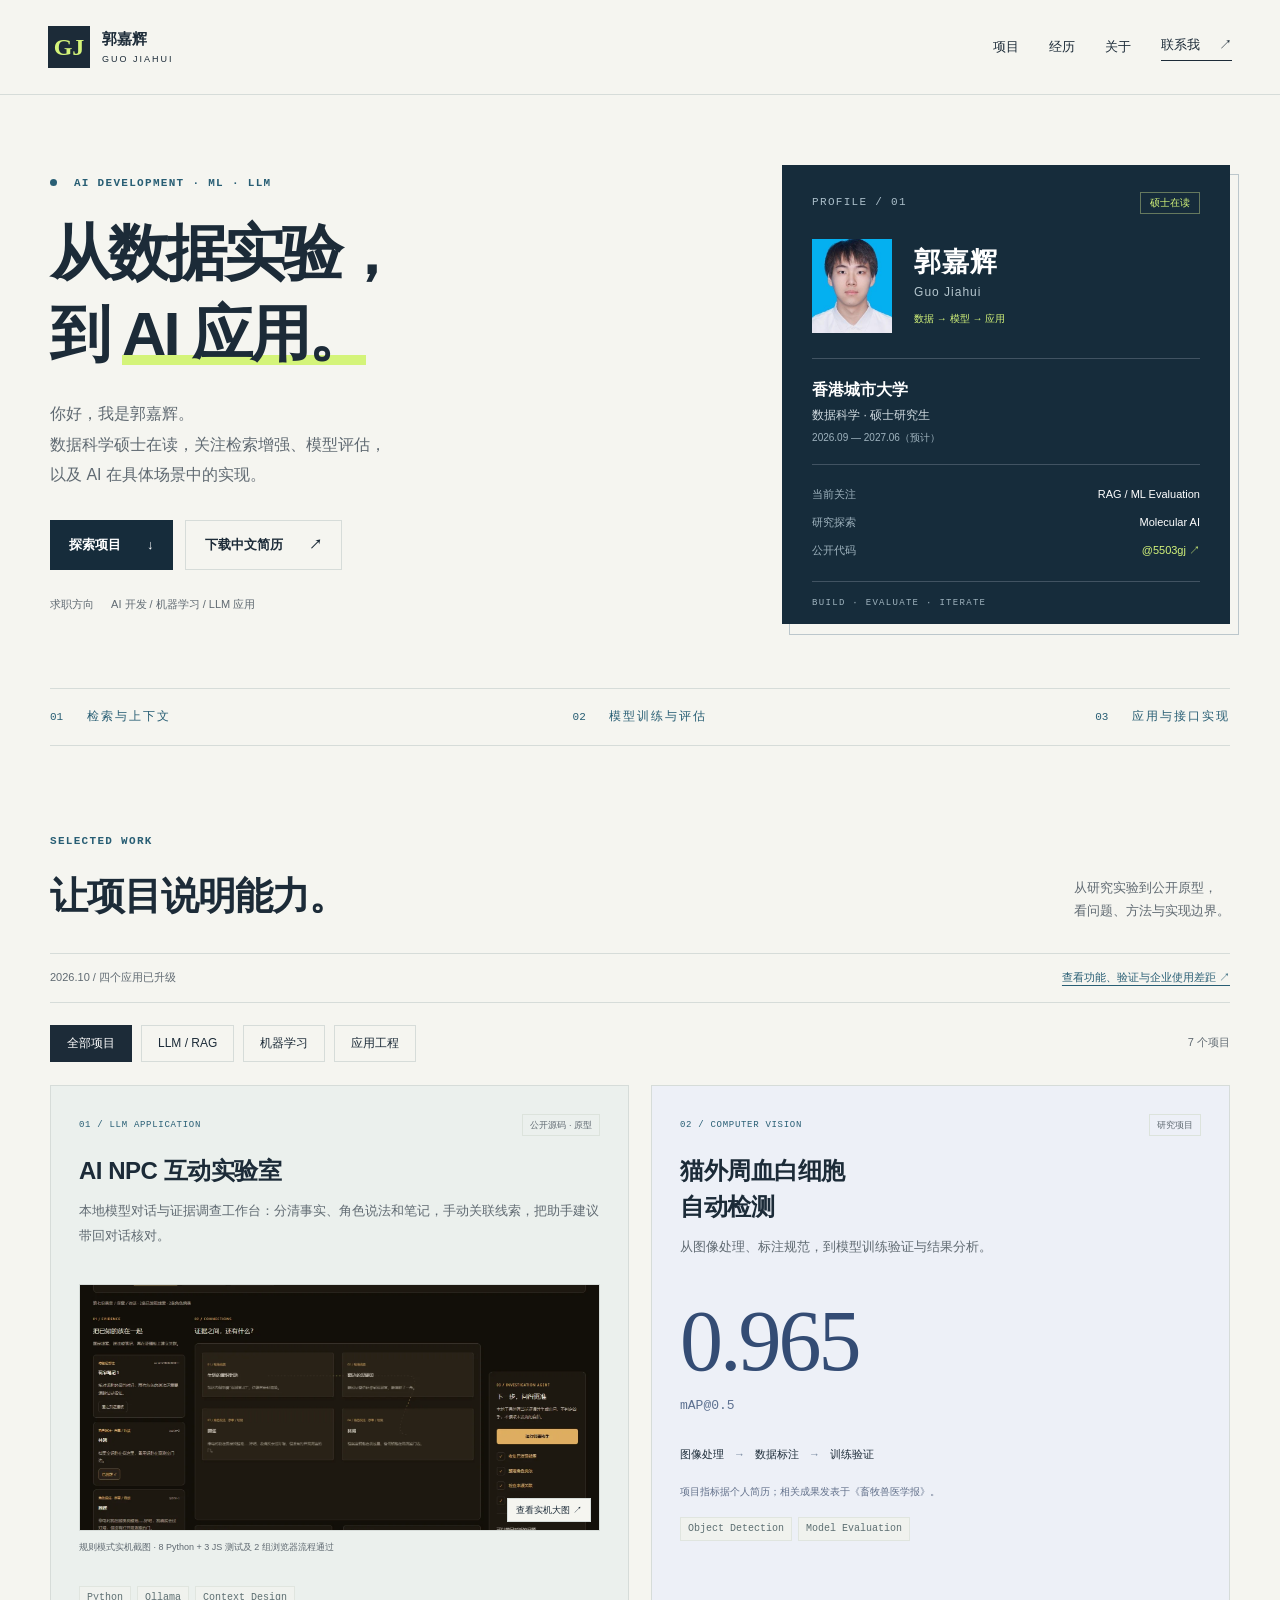
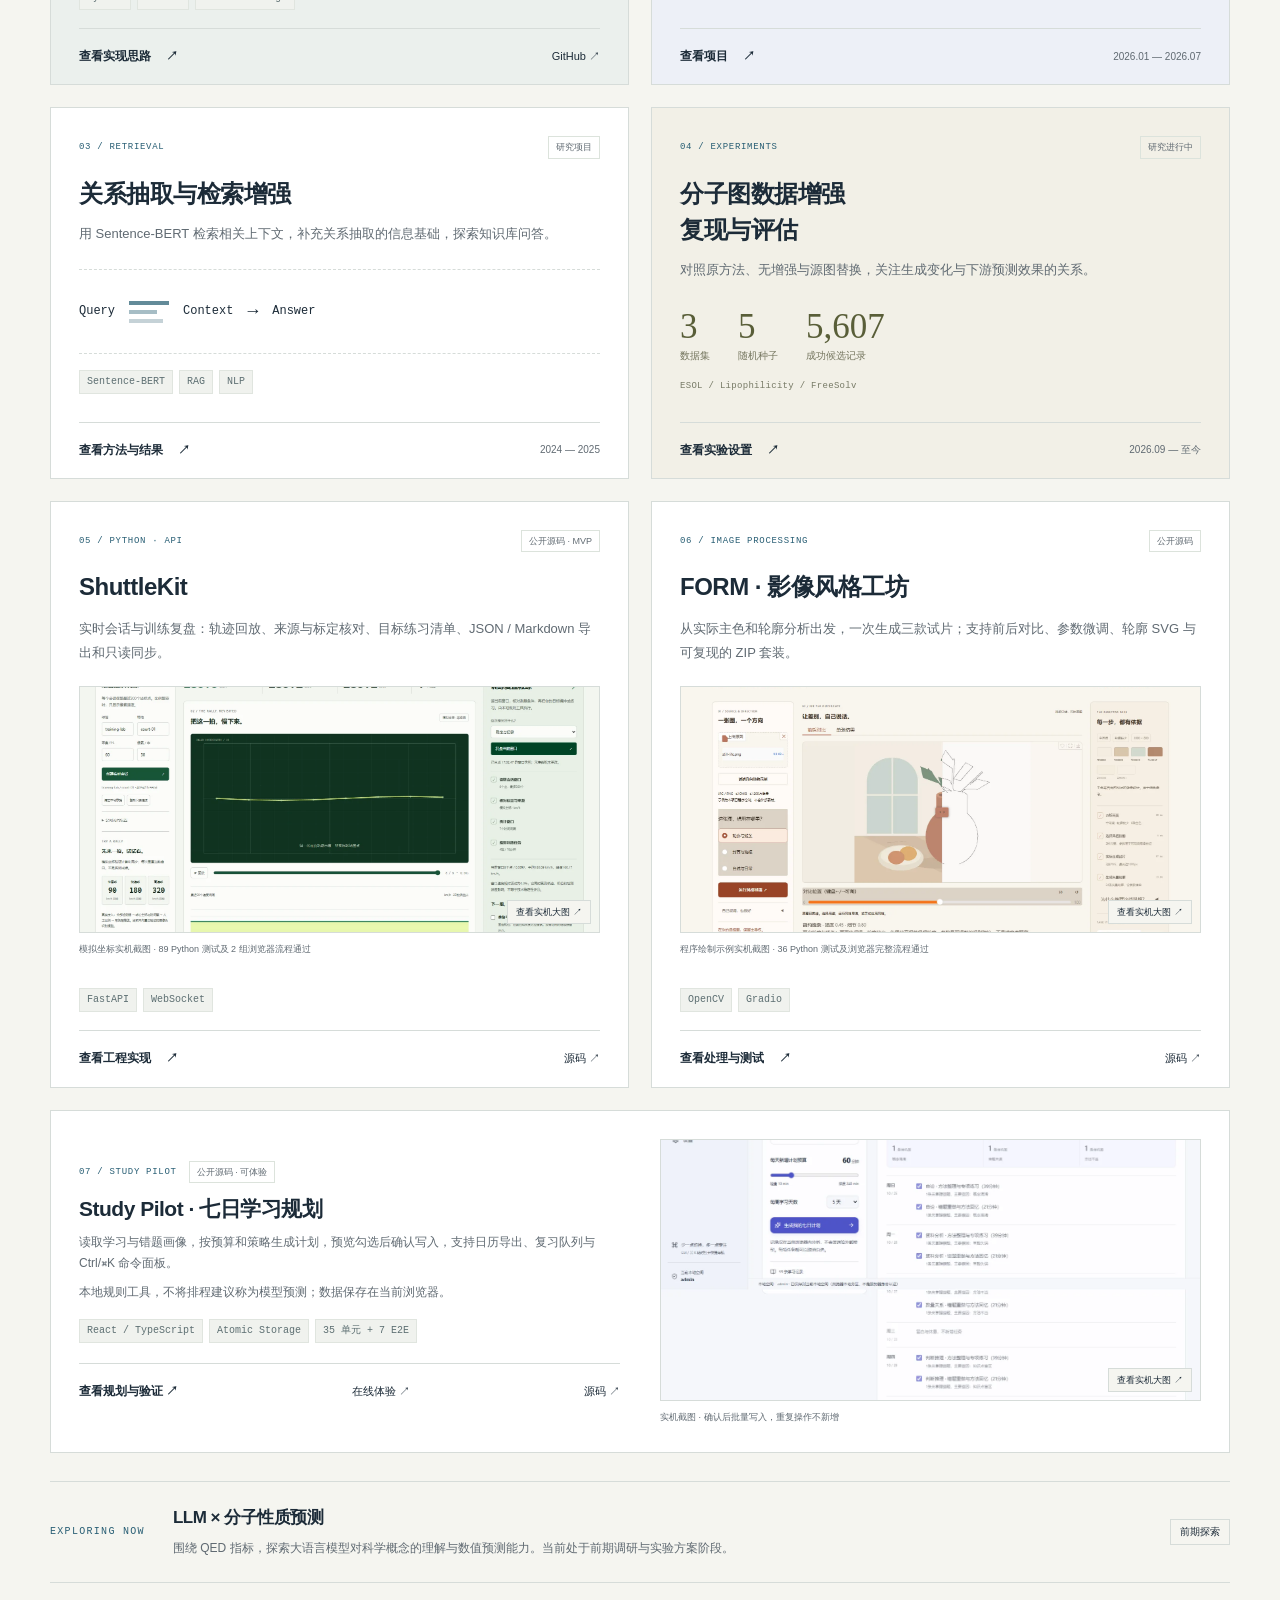
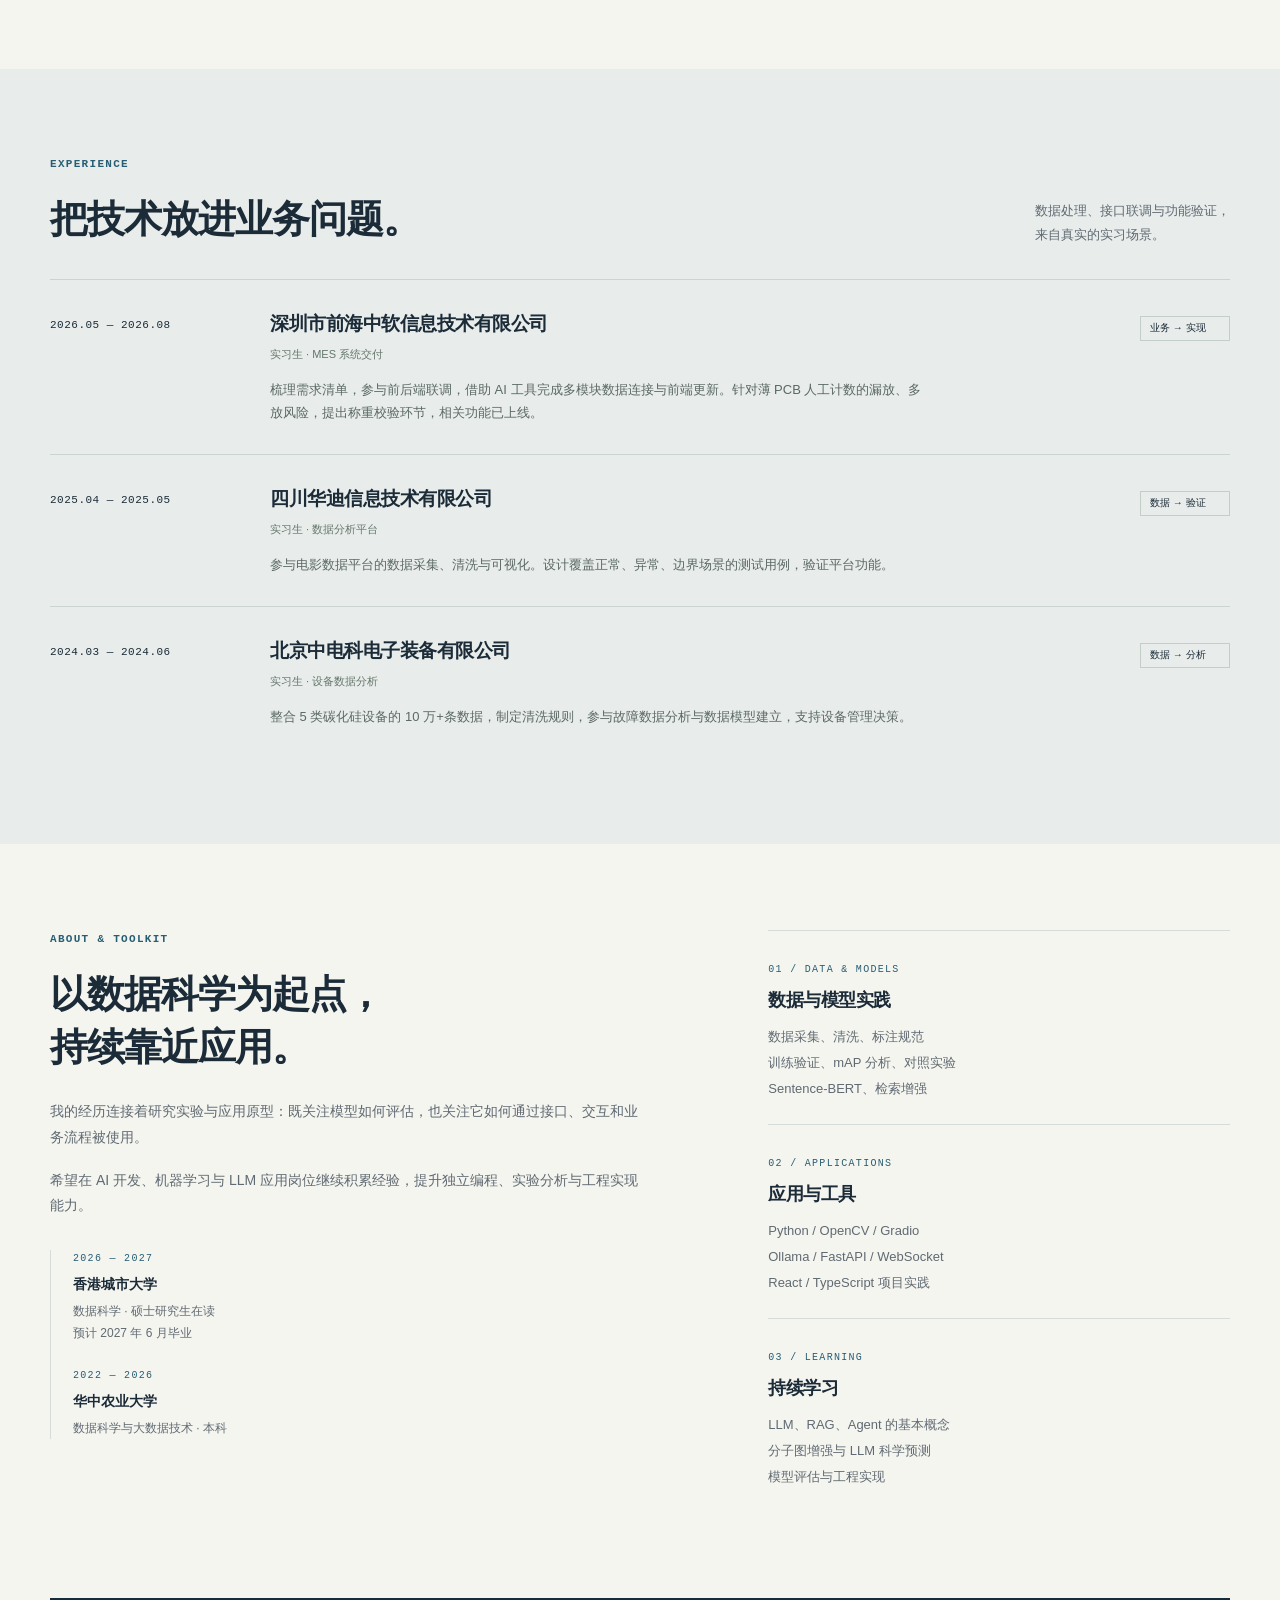
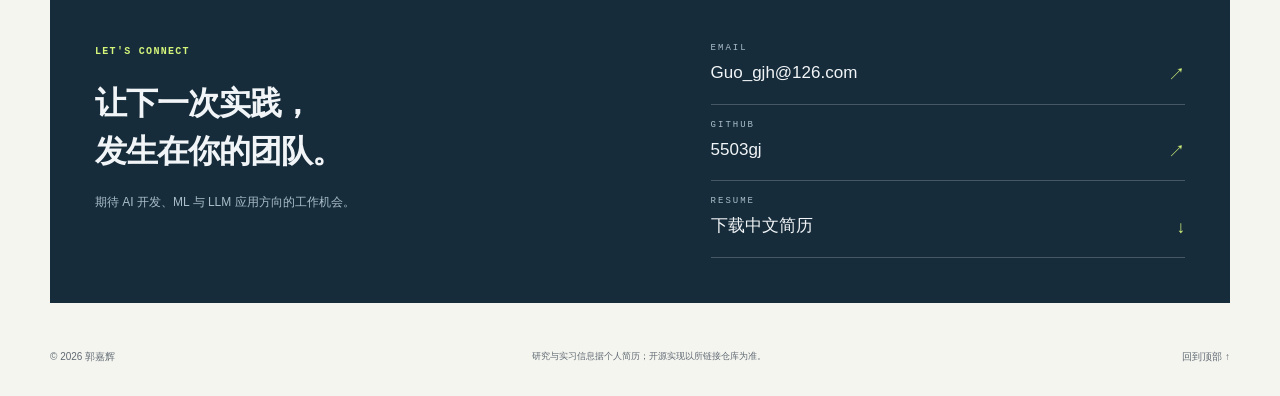
==== commit 6d0c3b8c: "feat: showcase four upgraded apps with real previews and verification notes" ====
--- a/index.html
+++ b/index.html
@@ -33,13 +33,13 @@
 
 <section class="section wrap" id="projects">
  <div class="section-head"><div><p class="eyebrow">SELECTED WORK</p><h2>让项目说明能力。</h2></div><p>从研究实验到公开原型，<br>看问题、方法与实现边界。</p></div>
+ <div class="release-note"><span>2026.10 / 四个应用已升级</span><a href="release.html">查看功能、验证与企业使用差距 ↗</a></div>
  <div class="filters" aria-label="按方向筛选项目"><button class="active" data-filter="all" aria-pressed="true">全部项目</button><button data-filter="llm" aria-pressed="false">LLM / RAG</button><button data-filter="ml" aria-pressed="false">机器学习</button><button data-filter="engineering" aria-pressed="false">应用工程</button><span id="result-count" aria-live="polite">7 个项目</span></div>
  <div class="project-grid">
   <article class="project featured" data-category="llm engineering">
     <div class="project-label"><span class="mono">01 / LLM APPLICATION</span><span class="badge">公开源码 · 原型</span></div>
-    <h3>AI NPC 互动实验室</h3><p class="project-desc">把角色设定、关系与已知线索组织成上下文，让本地模型参与对话。</p>
-    <div class="pipeline" aria-label="NPC 对话流程示意"><div><span>INPUT</span><b>角色 / 场景 / 线索</b></div><i>↓</i><div><span>CONTEXT</span><b>关系规则 + 最近 8 条对话</b></div><i>↓</i><div class="model-node"><span>INFERENCE</span><b>Ollama · Qwen</b></div><div class="pipeline-result"><span>模型回复</span><span>不可用 → 规则回退</span></div></div>
-    <p class="caption">根据公开代码绘制的流程示意</p>
+    <h3>AI NPC 互动实验室</h3><p class="project-desc">本地模型对话与证据调查工作台：分清事实、角色说法和笔记，手动关联线索，把助手建议带回对话核对。</p>
+<figure class="release-preview"><a href="assets/previews/npc.webp" target="_blank" rel="noopener noreferrer" aria-label="打开NPC调查工作台：线索、角色说法、证据关联与调查助手大图"><img src="assets/previews/npc.webp" alt="NPC调查工作台：线索、角色说法、证据关联与调查助手" loading="lazy" width="1440" height="1000"><span>查看实机大图 ↗</span></a><figcaption>规则模式实机截图 · 8 Python + 3 JS 测试及 2 组浏览器流程通过</figcaption></figure>
     <div class="tags"><span>Python</span><span>Ollama</span><span>Context Design</span></div>
     <div class="project-bottom"><button data-detail="npc">查看实现思路 <span>↗</span></button><a href="https://github.com/5503gj/mystery-npc-lab" target="_blank" rel="noopener noreferrer">GitHub ↗</a></div>
   </article>
@@ -68,20 +68,18 @@
   </article>
   <article class="project small-project" data-category="engineering llm">
     <div class="project-label"><span class="mono">05 / PYTHON · API</span><span class="badge">公开源码 · MVP</span></div>
-    <h3>ShuttleKit</h3><p>模块化羽毛球分析工具。包含 FastAPI 接口、WebSocket 会话接口，以及器材规则推荐和可选 LLM 顾问；实时大屏广播仍待完善。</p>
+    <h3>ShuttleKit</h3><p>实时会话与训练复盘：轨迹回放、来源与标定核对、目标练习清单、JSON / Markdown 导出和只读同步。</p>
+<figure class="release-preview"><a href="assets/previews/shuttle.webp" target="_blank" rel="noopener noreferrer" aria-label="打开ShuttleKit轨迹回放与训练复盘教练大图"><img src="assets/previews/shuttle.webp" alt="ShuttleKit轨迹回放与训练复盘教练" loading="lazy" width="1440" height="1000"><span>查看实机大图 ↗</span></a><figcaption>模拟坐标实机截图 · 89 Python 测试及 2 组浏览器流程通过</figcaption></figure>
     <div class="tags"><span>FastAPI</span><span>WebSocket</span></div>
     <div class="project-bottom"><button data-detail="shuttle">查看工程实现 <span>↗</span></button><a href="https://github.com/5503gj/shuttlekit" target="_blank" rel="noopener noreferrer">源码 ↗</a></div>
   </article>
   <article class="project small-project" data-category="engineering">
     <div class="project-label"><span class="mono">06 / IMAGE PROCESSING</span><span class="badge">公开源码</span></div>
-    <h3>Photo Style Gallery</h3><p>本地图像处理工具。以 OpenCV 实现线稿、胶片等风格，提供 Gradio 界面、大图缩放与基础自动化测试。</p>
+    <h3>FORM · 影像风格工坊</h3><p>从实际主色和轮廓分析出发，一次生成三款试片；支持前后对比、参数微调、轮廓 SVG 与可复现的 ZIP 套装。</p><figure class="release-preview"><a href="assets/previews/photo.webp" target="_blank" rel="noopener noreferrer" aria-label="打开FORM影像工坊的三款试片、前后对比、像素分析和导出大图"><img src="assets/previews/photo.webp" alt="FORM影像工坊的三款试片、前后对比、像素分析和导出" loading="lazy" width="1440" height="1000"><span>查看实机大图 ↗</span></a><figcaption>程序绘制示例实机截图 · 36 Python 测试及浏览器完整流程通过</figcaption></figure>
     <div class="tags"><span>OpenCV</span><span>Gradio</span></div>
     <div class="project-bottom"><button data-detail="photo">查看处理与测试 <span>↗</span></button><a href="https://github.com/5503gj/photo-style-gallery" target="_blank" rel="noopener noreferrer">源码 ↗</a></div>
   </article>
-  <article class="project study-project" data-category="engineering llm">
-    <div><div class="project-label"><span class="mono">07 / WEB APPLICATION</span><span class="badge">公开源码 · 前端原型</span></div><h3>学习记录与 AI 答疑工具</h3><p>React + TypeScript 实现学习计划、错题记录与数据备份；默认启发式答疑，可配置兼容接口。</p></div>
-    <a class="text-link" href="https://github.com/5503gj/kaogong-study-admin" target="_blank" rel="noopener noreferrer">浏览项目代码 ↗</a>
-  </article>
+  <article class="project study-project" data-category="engineering llm"><div><div class="project-label"><span class="mono">07 / STUDY PILOT</span><span class="badge">公开源码 · 可体验</span></div><h3>Study Pilot · 七日学习规划</h3><p>读取学习与错题画像，按预算和策略生成计划，预览勾选后确认写入，支持日历导出、复习队列与 Ctrl/⌘K 命令面板。</p><p class="caption">本地规则工具，不将排程建议称为模型预测；数据保存在当前浏览器。</p><div class="tags"><span>React / TypeScript</span><span>Atomic Storage</span><span>35 单元 + 7 E2E</span></div><div class="project-bottom"><button data-detail="study">查看规划与验证 ↗</button><a href="https://5503gj.github.io/kaogong-study-admin/" target="_blank" rel="noopener noreferrer">在线体验 ↗</a><a href="https://github.com/5503gj/kaogong-study-admin" target="_blank" rel="noopener noreferrer">源码 ↗</a></div></div><figure class="release-preview"><a href="assets/previews/study.webp" target="_blank" rel="noopener noreferrer" aria-label="打开Study Pilot七日计划预览与工具执行记录大图"><img src="assets/previews/study.webp" alt="Study Pilot七日计划预览与工具执行记录" loading="lazy" width="1440" height="1000"><span>查看实机大图 ↗</span></a><figcaption>实机截图 · 确认后批量写入，重复操作不新增</figcaption></figure></article>
  </div>
  <aside class="research-note"><span class="mono">EXPLORING NOW</span><div><h3>LLM × 分子性质预测</h3><p>围绕 QED 指标，探索大语言模型对科学概念的理解与数值预测能力。当前处于前期调研与实验方案阶段。</p></div><span class="note-status">前期探索</span></aside>
 </section>
--- a/style.css
+++ b/style.css
@@ -1,3 +1,5 @@
 :root{--paper:#f5f5f0;--white:#fff;--ink:#1c2b38;--muted:#606a72;--line:#d6dcd9;--lime:#d4f47a;--navy:#162c3b;--blue:#285e74}*{box-sizing:border-box}html{scroll-behavior:smooth;scroll-padding-top:95px}body{margin:0;background:var(--paper);color:var(--ink);font-family:"Segoe UI","Microsoft YaHei",sans-serif;font-size:15px;line-height:1.8}a{color:inherit;text-decoration:none}button{font:inherit;color:inherit;cursor:pointer}button,a{-webkit-tap-highlight-color:transparent}button:focus-visible,a:focus-visible{outline:3px solid #527ba1;outline-offset:5px}img{max-width:100%;object-fit:cover}h1,h2,h3,p{margin:0}button{background:none;border:0}h2{font-size:38px;line-height:1.4;letter-spacing:-1px}h3{font-size:24px;line-height:1.5;letter-spacing:-.5px}.wrap{max-width:1180px;width:calc(100% - 96px);margin:0 auto}.mono,.eyebrow{font-family:Consolas,"Courier New",monospace;font-size:11px;letter-spacing:1.3px}.eyebrow{font-weight:600;color:var(--blue);margin-bottom:18px}.skip-link{position:fixed;top:-100px;background:white;z-index:50;padding:12px}.skip-link:focus{top:0}header{max-width:1380px;margin:auto;min-height:95px;display:flex;align-items:center;justify-content:space-between;padding:18px 48px;border-bottom:1px solid var(--line)}.brand{display:flex;align-items:center;gap:12px;font-weight:700;line-height:1.35}.brand-mark{background:var(--ink);color:var(--lime);font-family:Georgia,serif;font-size:24px;width:42px;height:42px;display:grid;place-items:center}.brand small{display:block;font-size:9px;letter-spacing:2px;font-weight:400;margin-top:3px}nav{display:flex;gap:30px;align-items:center;font-size:13px}nav a:hover{color:var(--blue)}.nav-contact{border-bottom:1px solid var(--ink);padding-bottom:4px}.nav-contact span{margin-left:15px}.hero{display:grid;grid-template-columns:1.45fr 1fr;gap:7%;padding-top:70px;padding-bottom:64px;align-items:center}.hero h1{font-size:clamp(46px,4.8vw,66px);font-weight:700;letter-spacing:-3px;line-height:1.32}.accent{position:relative}.accent:after{content:"";position:absolute;left:0;right:0;bottom:3px;height:10px;background:var(--lime);z-index:-1}.signal{display:inline-block;width:7px;height:7px;background:var(--blue);border-radius:50%;margin-right:9px}.intro{font-size:16px;color:var(--muted);line-height:1.9;margin-top:25px}.actions{display:flex;flex-wrap:wrap;gap:12px;margin-top:30px}.button{padding:12px 19px;display:inline-flex;align-items:center;gap:26px;font-size:13px;font-weight:600;transition:transform .2s}.button:hover{transform:translateY(-2px)}.primary{color:var(--white);background:var(--navy)}.outline{border:1px solid var(--line)}.hero-note{font-size:11px;margin-top:25px;color:var(--muted)}.hero-note span{margin-right:14px}.profile-panel{background:var(--navy);color:var(--white);padding:27px 30px 0;position:relative}.profile-panel:after{content:"";position:absolute;right:-9px;top:9px;height:100%;width:100%;border:1px solid #bcc7cc;z-index:-1}.profile-head{display:flex;justify-content:space-between;align-items:center;color:#aabec9}.status{font-size:10px;color:var(--lime);border:1px solid #65795e;padding:1px 9px}.portrait-row{display:flex;align-items:center;gap:22px;margin:25px 0}.portrait-row img{width:80px;height:94px;object-position:center}.portrait-row h2{font-size:27px;letter-spacing:1px}.portrait-row p{font-size:12px;letter-spacing:1px;color:#b5c6ce}.portrait-row span{font-size:10px;display:block;margin-top:7px;color:var(--lime)}.education-mini{border-top:1px solid #415362;border-bottom:1px solid #415362;padding:17px 0}.education-mini strong,.education-mini span,.education-mini small{display:block}.education-mini strong{font-size:16px}.education-mini span{font-size:12px;color:#d1dbe1}.education-mini small{font-size:10px;color:#9fb3be;margin-top:3px}.profile-lines{padding:12px 0}.profile-lines>div{display:flex;justify-content:space-between;font-size:11px;gap:15px;margin:8px 0}.profile-lines span{color:#9fb3be}.profile-lines b{font-weight:400}.profile-lines a{color:var(--lime)}.panel-foot{border-top:1px solid #415362;padding:13px 0;font-size:9px;color:#9fb3be}.focus-strip{display:grid;grid-template-columns:repeat(3,1fr);border-top:1px solid var(--line);border-bottom:1px solid var(--line);padding:17px 0;color:var(--blue);font-family:Consolas,monospace;font-size:11px}.focus-strip span:nth-child(2){text-align:center}.focus-strip span:nth-child(3){text-align:right}.focus-strip b{font-size:12px;font-weight:400;font-family:"Microsoft YaHei",sans-serif;margin-left:17px;letter-spacing:2px}.section{padding-top:86px;padding-bottom:86px}.section-head{display:flex;justify-content:space-between;align-items:flex-end;gap:28px;margin-bottom:33px}.section-head>p{font-size:13px;color:var(--muted)}.filters{display:flex;align-items:center;gap:9px;margin-bottom:23px;flex-wrap:wrap}.filters button{padding:7px 16px;border:1px solid var(--line);font-size:12px}.filters button.active{background:var(--ink);color:white;border-color:var(--ink)}.filters button:hover{border-color:var(--ink)}#result-count{font-size:11px;margin-left:auto;color:var(--muted)}.project-grid{display:grid;grid-template-columns:repeat(2,minmax(0,1fr));gap:22px}.project{background:white;padding:28px 28px 0;display:flex;flex-direction:column;min-width:0;border:1px solid var(--line)}.project[hidden]{display:none}.project-label{display:flex;align-items:center;justify-content:space-between;gap:12px;margin-bottom:17px}.project-label .mono{font-size:9px;color:var(--blue);letter-spacing:.7px}.badge{font-size:9px;padding:2px 7px;border:1px solid #dce3dc;white-space:nowrap;color:var(--muted)}.project-desc{font-size:13px;color:var(--muted);margin:10px 0 18px;line-height:1.9}.featured{background:#ebf0ed}.pipeline{background:var(--navy);padding:19px 25px;color:white;display:flex;flex-direction:column;align-items:center;font-size:11px;text-align:center}.pipeline>div:not(.pipeline-result){width:100%;border:1px solid #53646e;padding:5px 14px;display:flex;gap:12px;align-items:center;justify-content:space-between}.pipeline span{font-family:Consolas,monospace;font-size:9px;color:#afc2cc}.pipeline b{font-size:11px;font-weight:400}.pipeline i{font-style:normal;font-size:11px;color:var(--lime);line-height:20px}.pipeline .model-node{background:#334e4c;border-color:#829b72!important}.pipeline .model-node b{color:var(--lime)}.pipeline-result{display:flex;justify-content:space-between;width:100%;padding-top:12px}.pipeline-result span{font-family:inherit;font-size:10px;color:#c8d7dd}.caption{font-size:9px;color:var(--muted);margin-top:6px}.tags{display:flex;gap:6px;flex-wrap:wrap;margin-top:16px;margin-bottom:18px}.tags span{font-family:Consolas,monospace;font-size:10px;padding:2px 7px;background:#f0f2ee;color:#5d6f72;border:1px solid #e0e5df}.project-bottom{border-top:1px solid var(--line);margin-top:auto;padding:17px 0;display:flex;align-items:center;justify-content:space-between;gap:12px;font-size:11px}.project-bottom button{font-size:12px;font-weight:600;padding:0;text-align:left}.project-bottom button span{margin-left:12px}.project-bottom>a:hover,.project-bottom>button:hover{color:var(--blue)}.project-bottom>span{font-size:10px;color:var(--muted)}.cv-project{background:#edf0f7}.metric{display:flex;flex-direction:column;margin-top:20px;margin-bottom:28px}.metric strong{font-family:Georgia,serif;font-size:86px;font-weight:400;line-height:1;color:#344c74;letter-spacing:-3px}.metric>span{font-family:Consolas,monospace;font-size:13px;color:#5c7090;margin-top:10px}.mini-path{display:flex;gap:10px;align-items:center;flex-wrap:wrap;font-size:11px}.mini-path i{font-style:normal;color:#7a8ba1}.metric-note{font-size:10px;color:#63718b;margin-top:18px;max-width:300px}.retrieval-viz{display:flex;align-items:center;gap:14px;border-top:1px dashed var(--line);border-bottom:1px dashed var(--line);padding:25px 0;font-family:Consolas,monospace;font-size:12px;margin-top:5px}.retrieval-viz>div{display:flex;flex-direction:column;gap:5px}.retrieval-viz i{height:4px;width:40px;background:#638b99}.retrieval-viz i:nth-child(2){width:28px;background:#a6bdc5}.retrieval-viz i:nth-child(3){width:34px;background:#c5d2d7}.retrieval-viz b{font-size:18px;font-weight:400}.dct-project{background:#f2f0e7}.experiment-metrics{display:flex;gap:28px;margin:7px 0 13px}.experiment-metrics div{display:flex;flex-direction:column}.experiment-metrics b{font:35px Georgia,serif;color:#595e38}.experiment-metrics span{font-size:10px;color:#73745d}.dataset-line{font-size:9px;letter-spacing:.3px;color:#777a66;margin-bottom:27px}.small-project p{font-size:13px;color:var(--muted);margin:12px 0 5px}.study-project{grid-column:1/-1;flex-direction:row;align-items:center;gap:40px;padding-bottom:27px}.study-project>div{flex:1}.study-project h3{font-size:21px}.study-project p{font-size:12px;color:var(--muted);margin-top:7px}.study-project .project-label{justify-content:flex-start;margin-bottom:10px}.text-link{font-size:12px;white-space:nowrap;border-bottom:1px solid var(--ink);padding-bottom:5px}.research-note{display:flex;align-items:center;gap:28px;margin-top:28px;padding:23px 0;border-top:1px solid var(--line);border-bottom:1px solid var(--line)}.research-note>.mono{max-width:100px;color:var(--blue);font-size:10px}.research-note>div{flex:1}.research-note h3{font-size:17px}.research-note p{font-size:12px;color:var(--muted);margin-top:7px}.note-status{font-size:10px;border:1px solid var(--line);padding:3px 9px;white-space:nowrap}.experience-section{background:#e8edeb}.experience-row{display:grid;grid-template-columns:190px 1fr 90px;gap:30px;padding:30px 0;border-top:1px solid #cbd5d0}.experience-date{font-size:11px;letter-spacing:.5px;padding-top:6px}.experience-row h3{font-size:19px}.experience-row p{font-size:13px;color:#5b6864;max-width:660px;margin-top:12px}.role{font-size:11px;color:#66776c}.experience-tag{font-size:10px;border:1px solid #c4cec8;padding:2px 9px;height:25px;white-space:nowrap;margin-top:6px}.about{display:grid;grid-template-columns:1.3fr 1fr;gap:10%}.about>div>p:not(.eyebrow){font-size:14px;color:var(--muted);margin-top:18px}.about-intro{margin-top:25px!important}.education{border-left:1px solid var(--line);margin-top:32px;padding-left:22px}.education>div+div{margin-top:22px}.education .mono{font-size:10px;color:var(--blue);display:block}.education b{display:block;font-size:14px;margin-top:4px}.education p{font-size:12px;color:var(--muted);margin-top:4px}.skill-list>div{border-top:1px solid var(--line);padding:22px 0}.skill-list .mono{font-size:10px;color:var(--blue)}.skill-list h3{font-size:18px;margin:7px 0 10px}.skill-list p{font-size:13px;color:var(--muted);line-height:2}.contact{background:var(--navy);color:#f2f5f7;padding:45px;display:grid;grid-template-columns:1.15fr 1fr;gap:70px;margin-bottom:45px}.contact .eyebrow{color:var(--lime);font-size:10px}.contact h2{font-size:32px;line-height:1.5}.contact p:not(.eyebrow){font-size:12px;color:#aabec9;margin-top:17px}.contact-links{align-self:center}.contact-links a{display:block;border-bottom:1px solid #455863;padding:15px 0;font-size:17px;position:relative}.contact-links a:first-child{padding-top:0}.contact-links a span{font:9px Consolas,monospace;display:block;color:#aabec9;letter-spacing:2px;margin-bottom:5px}.contact-links a b{position:absolute;right:0;bottom:13px;font-weight:400;color:var(--lime)}.contact-links a:hover{color:var(--lime)}footer{display:flex;justify-content:space-between;gap:25px;color:var(--muted);font-size:10px;padding-bottom:30px}footer p{font-size:9px}dialog{border:0;padding:32px;max-width:680px;width:calc(100% - 32px);max-height:86vh;background:var(--paper);color:var(--ink);box-shadow:0 30px 100px #0005}dialog::backdrop{background:#0d243acc;backdrop-filter:blur(3px)}.dialog-top{display:flex;justify-content:space-between;border-bottom:1px solid var(--line);padding-bottom:17px;align-items:center}.close-button{font-size:12px;padding:5px 0 5px 20px}.dialog-tag{font-size:11px;color:var(--blue);margin-top:23px}#dialog-title{font-size:29px;margin:8px 0 20px}#dialog-content h3{font-size:16px;margin:24px 0 9px}#dialog-content p{font-size:14px;color:var(--muted)}#dialog-content ul{padding-left:20px;font-size:14px;color:var(--muted)}#dialog-content li{margin-bottom:8px}.dialog-link{display:inline-block;background:var(--navy);color:white;padding:10px 18px;margin:20px 0 8px;font-size:12px}.source-note{border-top:1px solid var(--line);padding-top:14px;margin-top:22px;font-size:10px!important}.modal-open{overflow:hidden}@media(min-width:1400px){.hero{padding-top:90px;padding-bottom:80px}}@media(max-width:1000px){.wrap{width:calc(100% - 56px)}header{padding:18px 28px}.hero{gap:5%}.hero h1{font-size:48px}.profile-panel{padding:22px 23px 0}.portrait-row{gap:16px}.focus-strip b{letter-spacing:0;margin-left:9px}.project{padding:22px 22px 0}.project-label{flex-wrap:wrap;gap:7px}.study-project{padding-bottom:23px}.experience-row{grid-template-columns:155px 1fr;gap:18px}.experience-tag{display:none}.contact{gap:40px;padding:35px}.experiment-metrics{gap:20px}}@media(max-width:720px){html{scroll-padding-top:25px}.wrap{width:calc(100% - 36px)}header{padding:15px 18px;min-height:77px}.brand-mark{width:34px;height:34px;font-size:21px}.brand{font-size:13px;gap:8px}.brand small{font-size:8px}nav{gap:17px;font-size:11px}nav a:nth-child(3){display:none}.nav-contact span{margin-left:2px}.hero{grid-template-columns:1fr;padding-top:43px;padding-bottom:36px;gap:35px}.eyebrow{font-size:10px;margin-bottom:14px}.hero h1{font-size:48px;letter-spacing:-2px}.intro{font-size:14px;margin-top:22px}.desktop{display:none}.actions{margin-top:24px;gap:10px}.button{padding:11px 15px;gap:20px;font-size:12px}.hero-note{font-size:10px;margin-top:20px}.profile-panel{margin-right:8px;padding:23px 25px 0}.portrait-row{margin:20px 0}.profile-panel:after{right:-7px;top:7px}.focus-strip{gap:10px;padding:15px 0}.focus-strip span{text-align:left!important;font-size:10px}.focus-strip b{display:block;font-size:10px;margin:2px 0 0;white-space:nowrap}.section{padding-top:55px;padding-bottom:55px}.section-head{display:block;margin-bottom:25px}.section-head>p{margin-top:15px;font-size:12px}.section-head>p br{display:none}h2{font-size:29px;letter-spacing:-.7px}.filters{gap:6px;margin-bottom:18px}.filters button{font-size:10px;padding:6px 10px}#result-count{font-size:10px}.project-grid{grid-template-columns:1fr;gap:17px}.project{padding:24px 23px 0}.project h3{font-size:24px}.project-label{justify-content:space-between}.metric{margin-top:13px;margin-bottom:24px}.metric strong{font-size:76px}.metric-note{margin-top:15px}.cv-project .tags{margin-top:20px}.project-desc{font-size:12px}.project-bottom{font-size:10px;padding:15px 0}.project-bottom button{font-size:11px}.project-bottom>span{font-size:9px}.pipeline{padding:17px}.pipeline>div:not(.pipeline-result){gap:7px;padding:5px 9px}.pipeline b{font-size:10px}.pipeline span{font-size:8px}.study-project{flex-direction:column;align-items:flex-start;padding-bottom:23px;gap:18px}.study-project h3{font-size:20px}.research-note{flex-wrap:wrap;gap:12px}.research-note>.mono{max-width:none;width:100%}.research-note h3{font-size:16px}.research-note>div{min-width:210px}.research-note p{font-size:11px}.note-status{align-self:flex-start}.experience-row{display:block;padding:23px 0}.experience-date{margin-bottom:8px;font-size:10px}.experience-row h3{font-size:17px}.experience-row p{font-size:12px;margin-top:11px}.about{grid-template-columns:1fr;gap:32px}.about>div>p:not(.eyebrow){font-size:13px}.skill-list{display:grid;grid-template-columns:1fr;gap:0}.skill-list>div{padding:20px 0}.contact{grid-template-columns:1fr;padding:30px 25px;gap:28px}.contact h2{font-size:28px}.contact-links a{font-size:16px}.contact p:not(.eyebrow){font-size:11px}footer{flex-wrap:wrap;font-size:10px;gap:12px}footer p{order:3;width:100%}footer a{margin-left:auto}dialog{padding:23px}#dialog-title{font-size:25px}#dialog-content p,#dialog-content li{font-size:13px}}@media(prefers-reduced-motion:reduce){html{scroll-behavior:auto}*{transition:none!important}}
 
 .noscript-note { margin:0; padding:12px 24px; background:#e8edeb; color:#172f3b; font-size:13px; }
+.release-note{display:flex;justify-content:space-between;align-items:center;gap:18px;padding:14px 0;margin:-3px 0 22px;border-top:1px solid var(--line);border-bottom:1px solid var(--line);font-size:11px;color:var(--muted)}.release-note a{color:var(--blue);text-decoration:underline;text-underline-offset:4px}.release-preview{margin:17px 0 15px;min-width:0}.release-preview>a{display:block;position:relative;background:var(--navy);overflow:hidden;border:1px solid var(--line)}.release-preview img{display:block;width:100%;height:245px;object-fit:cover;object-position:top;transition:transform 220ms cubic-bezier(.22,1,.36,1)}.release-preview a:hover img{transform:scale(1.015)}.release-preview a>span{position:absolute;right:8px;bottom:8px;background:var(--paper);padding:3px 8px;color:var(--ink);font-size:9px;border:1px solid var(--line)}.release-preview figcaption{font-size:9px;color:var(--muted);line-height:1.8;margin-top:8px}.study-project>.release-preview{flex:1;max-width:50%;margin:0}.study-project>.release-preview img{height:260px}.study-project .project-bottom{flex-wrap:wrap;margin-top:20px;padding-bottom:0}.project .release-preview+h3{margin-top:12px}@media(max-width:720px){.release-note{display:block;font-size:10px}.release-note a{display:block;margin-top:7px}.release-preview img{height:205px}.study-project>.release-preview{max-width:100%;width:100%;flex:auto}.study-project>.release-preview img{height:215px}}@media(prefers-reduced-motion:reduce){.release-preview img{transition:none}}
+.featured .release-preview img{object-position:center 45%}.small-project .release-preview img{object-position:center 35%}.study-project>.release-preview img{object-position:center 40%}
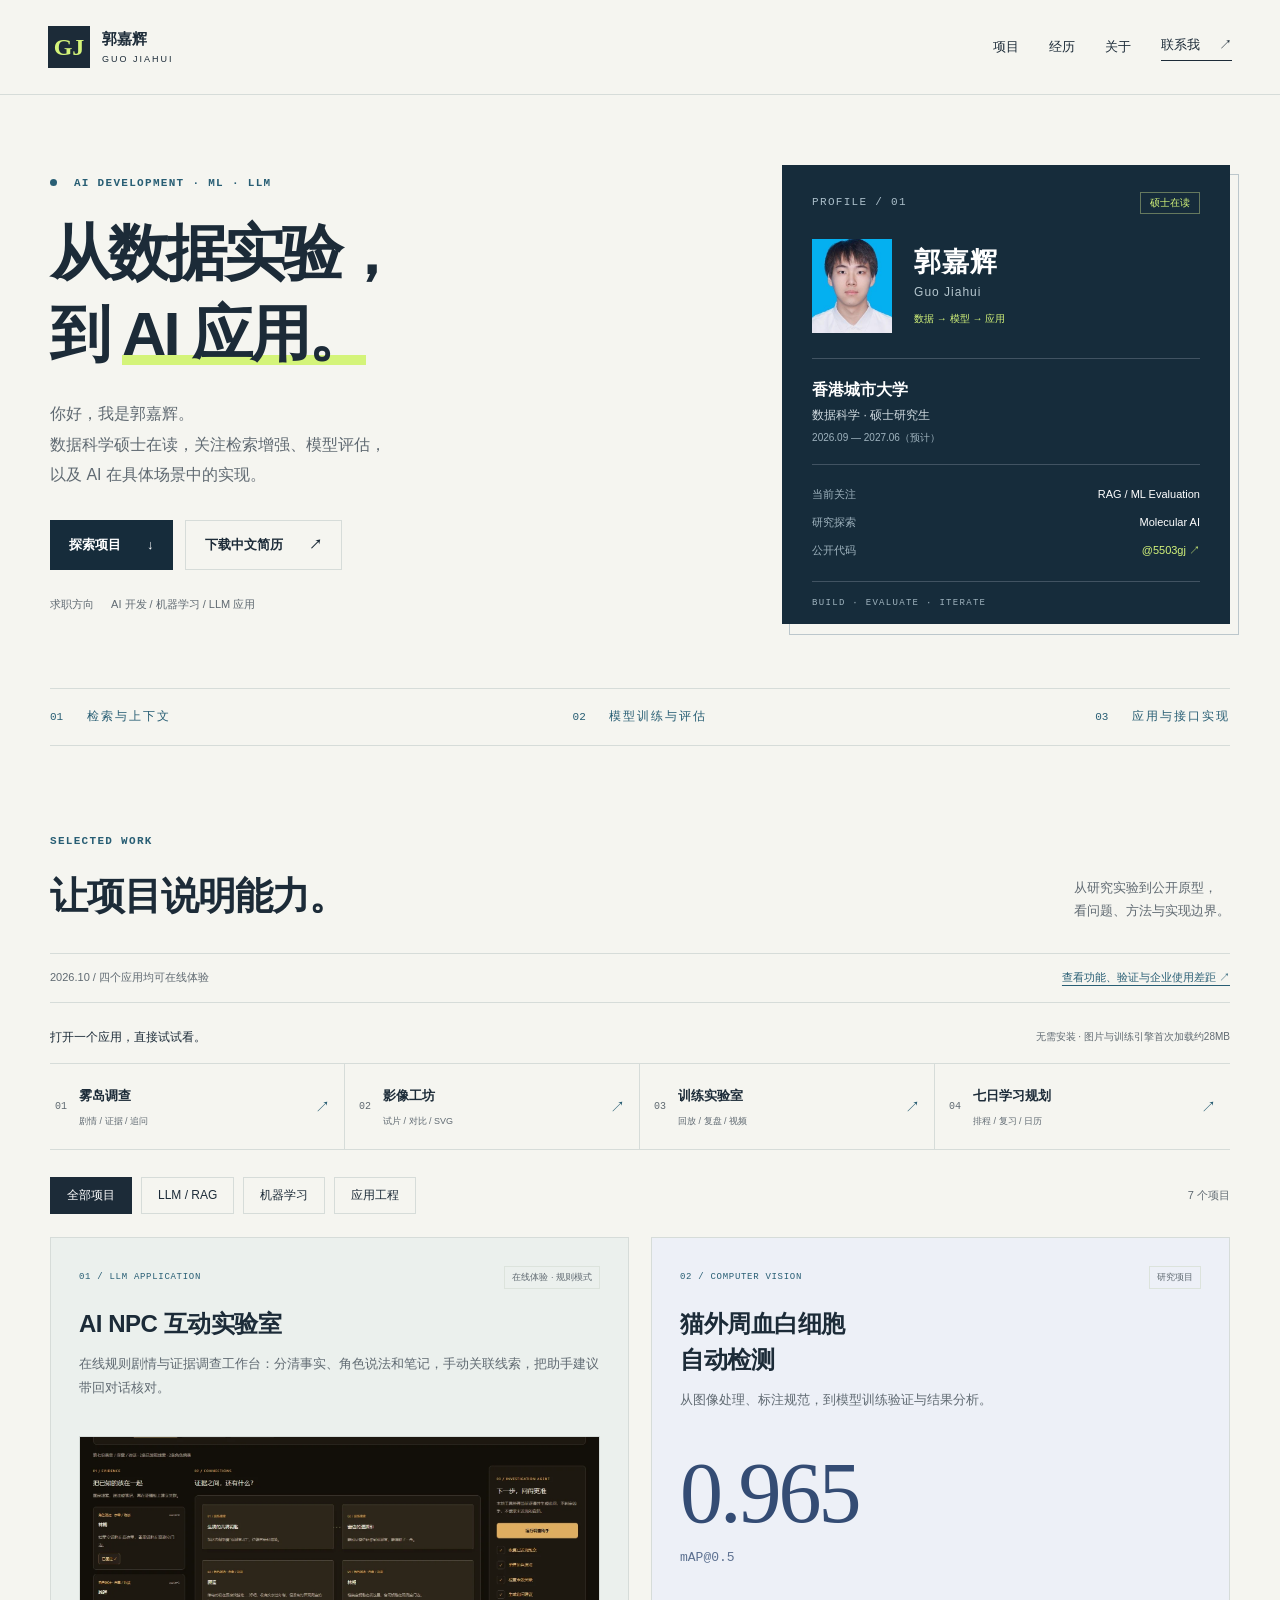
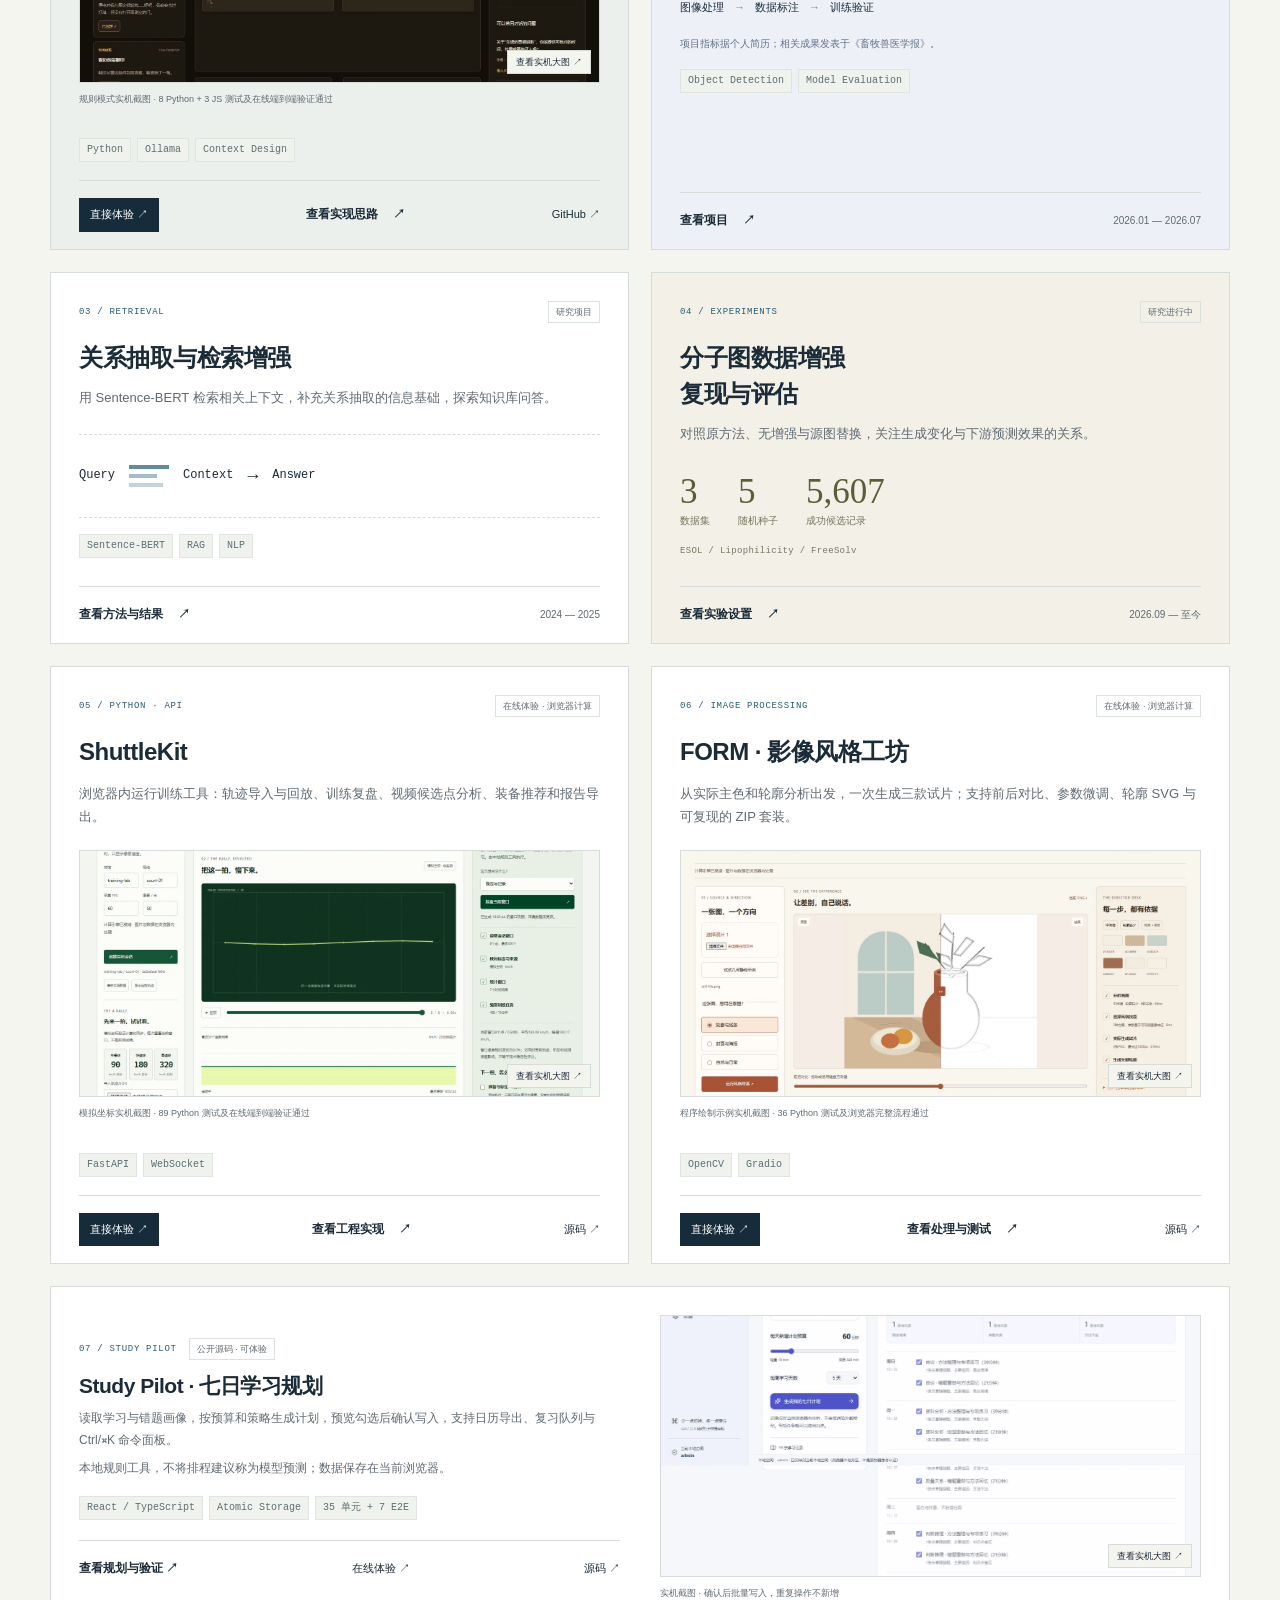
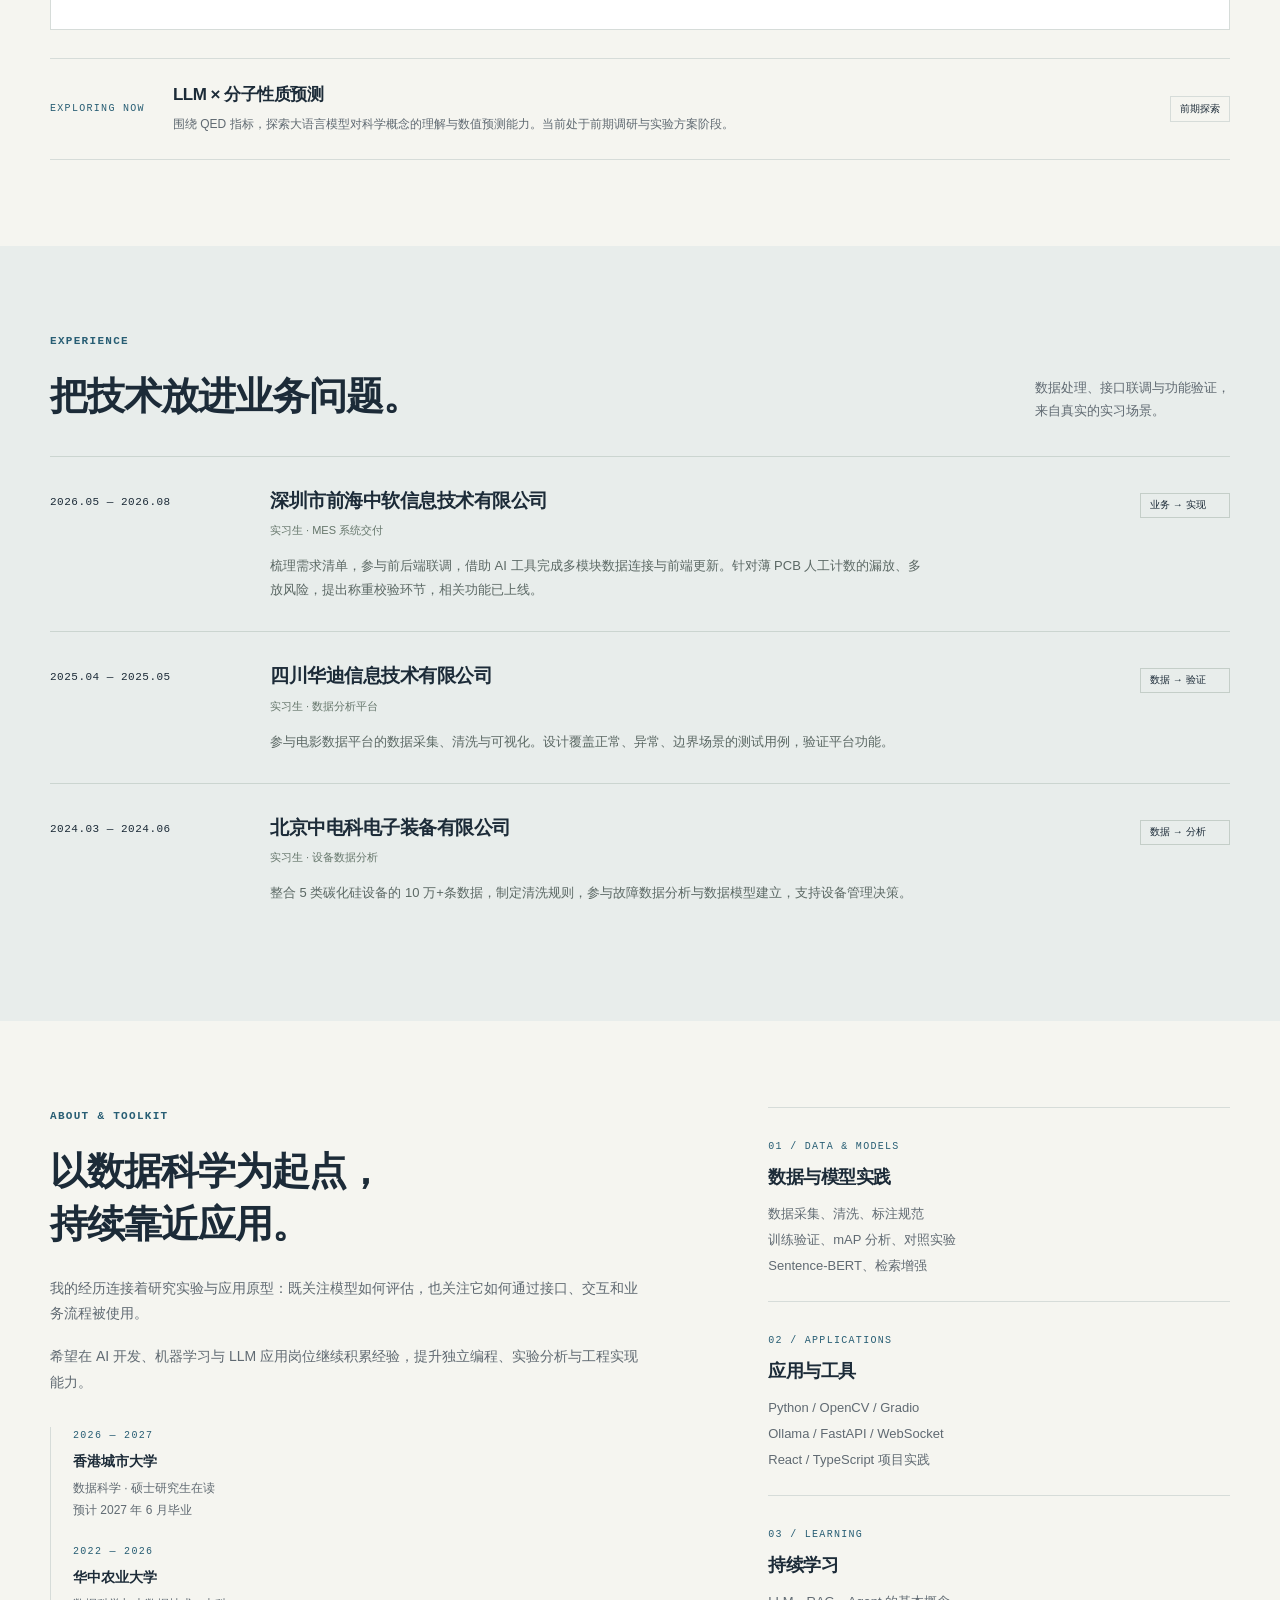
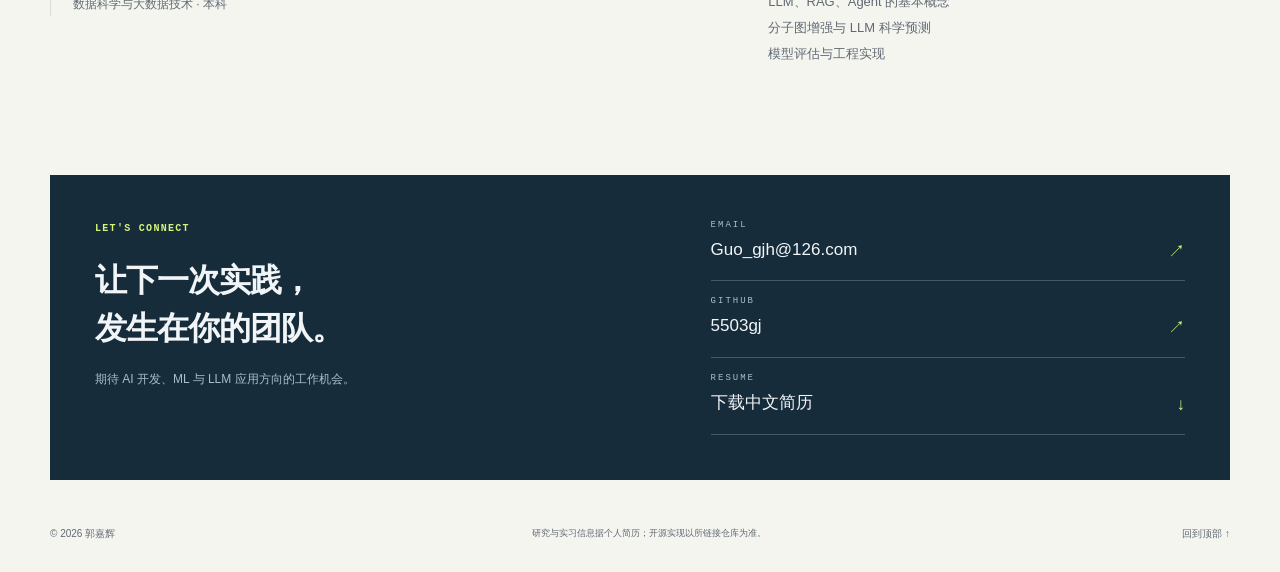
==== commit 4d234404: "feat: add direct online app entries and verified browser deployment notes" ====
--- a/index.html
+++ b/index.html
@@ -33,15 +33,16 @@
 
 <section class="section wrap" id="projects">
  <div class="section-head"><div><p class="eyebrow">SELECTED WORK</p><h2>让项目说明能力。</h2></div><p>从研究实验到公开原型，<br>看问题、方法与实现边界。</p></div>
- <div class="release-note"><span>2026.10 / 四个应用已升级</span><a href="release.html">查看功能、验证与企业使用差距 ↗</a></div>
+ <div class="release-note"><span>2026.10 / 四个应用均可在线体验</span><a href="release.html">查看功能、验证与企业使用差距 ↗</a></div>
+<div class="demo-intro"><strong>打开一个应用，直接试试看。</strong><span>无需安装 · 图片与训练引擎首次加载约28MB</span></div><div class="demo-launcher" role="navigation" aria-label="直接体验在线应用"><a href="https://5503gj.github.io/mystery-npc-lab/" target="_blank" rel="noopener noreferrer" data-demo="npc"><span>01</span><div><strong>雾岛调查</strong><small>剧情 / 证据 / 追问</small></div><b>↗</b></a><a href="https://5503gj.github.io/photo-style-gallery/" target="_blank" rel="noopener noreferrer" data-demo="photo"><span>02</span><div><strong>影像工坊</strong><small>试片 / 对比 / SVG</small></div><b>↗</b></a><a href="https://5503gj.github.io/shuttlekit/" target="_blank" rel="noopener noreferrer" data-demo="shuttle"><span>03</span><div><strong>训练实验室</strong><small>回放 / 复盘 / 视频</small></div><b>↗</b></a><a href="https://5503gj.github.io/kaogong-study-admin/" target="_blank" rel="noopener noreferrer" data-demo="study"><span>04</span><div><strong>七日学习规划</strong><small>排程 / 复习 / 日历</small></div><b>↗</b></a></div>
  <div class="filters" aria-label="按方向筛选项目"><button class="active" data-filter="all" aria-pressed="true">全部项目</button><button data-filter="llm" aria-pressed="false">LLM / RAG</button><button data-filter="ml" aria-pressed="false">机器学习</button><button data-filter="engineering" aria-pressed="false">应用工程</button><span id="result-count" aria-live="polite">7 个项目</span></div>
  <div class="project-grid">
   <article class="project featured" data-category="llm engineering">
-    <div class="project-label"><span class="mono">01 / LLM APPLICATION</span><span class="badge">公开源码 · 原型</span></div>
-    <h3>AI NPC 互动实验室</h3><p class="project-desc">本地模型对话与证据调查工作台：分清事实、角色说法和笔记，手动关联线索，把助手建议带回对话核对。</p>
-<figure class="release-preview"><a href="assets/previews/npc.webp" target="_blank" rel="noopener noreferrer" aria-label="打开NPC调查工作台：线索、角色说法、证据关联与调查助手大图"><img src="assets/previews/npc.webp" alt="NPC调查工作台：线索、角色说法、证据关联与调查助手" loading="lazy" width="1440" height="1000"><span>查看实机大图 ↗</span></a><figcaption>规则模式实机截图 · 8 Python + 3 JS 测试及 2 组浏览器流程通过</figcaption></figure>
+    <div class="project-label"><span class="mono">01 / LLM APPLICATION</span><span class="badge">在线体验 · 规则模式</span></div>
+    <h3>AI NPC 互动实验室</h3><p class="project-desc">在线规则剧情与证据调查工作台：分清事实、角色说法和笔记，手动关联线索，把助手建议带回对话核对。</p>
+<figure class="release-preview"><a href="assets/previews/npc.webp" target="_blank" rel="noopener noreferrer" aria-label="打开NPC调查工作台：线索、角色说法、证据关联与调查助手大图"><img src="assets/previews/npc.webp" alt="NPC调查工作台：线索、角色说法、证据关联与调查助手" loading="lazy" width="1440" height="1000"><span>查看实机大图 ↗</span></a><figcaption>规则模式实机截图 · 8 Python + 3 JS 测试及在线端到端验证通过</figcaption></figure>
     <div class="tags"><span>Python</span><span>Ollama</span><span>Context Design</span></div>
-    <div class="project-bottom"><button data-detail="npc">查看实现思路 <span>↗</span></button><a href="https://github.com/5503gj/mystery-npc-lab" target="_blank" rel="noopener noreferrer">GitHub ↗</a></div>
+    <div class="project-bottom"><a class="experience-link" href="https://5503gj.github.io/mystery-npc-lab/" target="_blank" rel="noopener noreferrer">直接体验 ↗</a><button data-detail="npc">查看实现思路 <span>↗</span></button><a href="https://github.com/5503gj/mystery-npc-lab" target="_blank" rel="noopener noreferrer">GitHub ↗</a></div>
   </article>
   <article class="project cv-project" data-category="ml">
     <div class="project-label"><span class="mono">02 / COMPUTER VISION</span><span class="badge">研究项目</span></div>
@@ -67,17 +68,17 @@
     <div class="project-bottom"><button data-detail="dct">查看实验设置 <span>↗</span></button><span>2026.09 — 至今</span></div>
   </article>
   <article class="project small-project" data-category="engineering llm">
-    <div class="project-label"><span class="mono">05 / PYTHON · API</span><span class="badge">公开源码 · MVP</span></div>
-    <h3>ShuttleKit</h3><p>实时会话与训练复盘：轨迹回放、来源与标定核对、目标练习清单、JSON / Markdown 导出和只读同步。</p>
-<figure class="release-preview"><a href="assets/previews/shuttle.webp" target="_blank" rel="noopener noreferrer" aria-label="打开ShuttleKit轨迹回放与训练复盘教练大图"><img src="assets/previews/shuttle.webp" alt="ShuttleKit轨迹回放与训练复盘教练" loading="lazy" width="1440" height="1000"><span>查看实机大图 ↗</span></a><figcaption>模拟坐标实机截图 · 89 Python 测试及 2 组浏览器流程通过</figcaption></figure>
+    <div class="project-label"><span class="mono">05 / PYTHON · API</span><span class="badge">在线体验 · 浏览器计算</span></div>
+    <h3>ShuttleKit</h3><p>浏览器内运行训练工具：轨迹导入与回放、训练复盘、视频候选点分析、装备推荐和报告导出。</p>
+<figure class="release-preview"><a href="assets/previews/shuttle.webp" target="_blank" rel="noopener noreferrer" aria-label="打开ShuttleKit轨迹回放与训练复盘教练大图"><img src="assets/previews/shuttle.webp" alt="ShuttleKit轨迹回放与训练复盘教练" loading="lazy" width="1440" height="1000"><span>查看实机大图 ↗</span></a><figcaption>模拟坐标实机截图 · 89 Python 测试及在线端到端验证通过</figcaption></figure>
     <div class="tags"><span>FastAPI</span><span>WebSocket</span></div>
-    <div class="project-bottom"><button data-detail="shuttle">查看工程实现 <span>↗</span></button><a href="https://github.com/5503gj/shuttlekit" target="_blank" rel="noopener noreferrer">源码 ↗</a></div>
+    <div class="project-bottom"><a class="experience-link" href="https://5503gj.github.io/shuttlekit/" target="_blank" rel="noopener noreferrer">直接体验 ↗</a><button data-detail="shuttle">查看工程实现 <span>↗</span></button><a href="https://github.com/5503gj/shuttlekit" target="_blank" rel="noopener noreferrer">源码 ↗</a></div>
   </article>
   <article class="project small-project" data-category="engineering">
-    <div class="project-label"><span class="mono">06 / IMAGE PROCESSING</span><span class="badge">公开源码</span></div>
+    <div class="project-label"><span class="mono">06 / IMAGE PROCESSING</span><span class="badge">在线体验 · 浏览器计算</span></div>
     <h3>FORM · 影像风格工坊</h3><p>从实际主色和轮廓分析出发，一次生成三款试片；支持前后对比、参数微调、轮廓 SVG 与可复现的 ZIP 套装。</p><figure class="release-preview"><a href="assets/previews/photo.webp" target="_blank" rel="noopener noreferrer" aria-label="打开FORM影像工坊的三款试片、前后对比、像素分析和导出大图"><img src="assets/previews/photo.webp" alt="FORM影像工坊的三款试片、前后对比、像素分析和导出" loading="lazy" width="1440" height="1000"><span>查看实机大图 ↗</span></a><figcaption>程序绘制示例实机截图 · 36 Python 测试及浏览器完整流程通过</figcaption></figure>
     <div class="tags"><span>OpenCV</span><span>Gradio</span></div>
-    <div class="project-bottom"><button data-detail="photo">查看处理与测试 <span>↗</span></button><a href="https://github.com/5503gj/photo-style-gallery" target="_blank" rel="noopener noreferrer">源码 ↗</a></div>
+    <div class="project-bottom"><a class="experience-link" href="https://5503gj.github.io/photo-style-gallery/" target="_blank" rel="noopener noreferrer">直接体验 ↗</a><button data-detail="photo">查看处理与测试 <span>↗</span></button><a href="https://github.com/5503gj/photo-style-gallery" target="_blank" rel="noopener noreferrer">源码 ↗</a></div>
   </article>
   <article class="project study-project" data-category="engineering llm"><div><div class="project-label"><span class="mono">07 / STUDY PILOT</span><span class="badge">公开源码 · 可体验</span></div><h3>Study Pilot · 七日学习规划</h3><p>读取学习与错题画像，按预算和策略生成计划，预览勾选后确认写入，支持日历导出、复习队列与 Ctrl/⌘K 命令面板。</p><p class="caption">本地规则工具，不将排程建议称为模型预测；数据保存在当前浏览器。</p><div class="tags"><span>React / TypeScript</span><span>Atomic Storage</span><span>35 单元 + 7 E2E</span></div><div class="project-bottom"><button data-detail="study">查看规划与验证 ↗</button><a href="https://5503gj.github.io/kaogong-study-admin/" target="_blank" rel="noopener noreferrer">在线体验 ↗</a><a href="https://github.com/5503gj/kaogong-study-admin" target="_blank" rel="noopener noreferrer">源码 ↗</a></div></div><figure class="release-preview"><a href="assets/previews/study.webp" target="_blank" rel="noopener noreferrer" aria-label="打开Study Pilot七日计划预览与工具执行记录大图"><img src="assets/previews/study.webp" alt="Study Pilot七日计划预览与工具执行记录" loading="lazy" width="1440" height="1000"><span>查看实机大图 ↗</span></a><figcaption>实机截图 · 确认后批量写入，重复操作不新增</figcaption></figure></article>
  </div>
--- a/style.css
+++ b/style.css
@@ -3,3 +3,4 @@
 .noscript-note { margin:0; padding:12px 24px; background:#e8edeb; color:#172f3b; font-size:13px; }
 .release-note{display:flex;justify-content:space-between;align-items:center;gap:18px;padding:14px 0;margin:-3px 0 22px;border-top:1px solid var(--line);border-bottom:1px solid var(--line);font-size:11px;color:var(--muted)}.release-note a{color:var(--blue);text-decoration:underline;text-underline-offset:4px}.release-preview{margin:17px 0 15px;min-width:0}.release-preview>a{display:block;position:relative;background:var(--navy);overflow:hidden;border:1px solid var(--line)}.release-preview img{display:block;width:100%;height:245px;object-fit:cover;object-position:top;transition:transform 220ms cubic-bezier(.22,1,.36,1)}.release-preview a:hover img{transform:scale(1.015)}.release-preview a>span{position:absolute;right:8px;bottom:8px;background:var(--paper);padding:3px 8px;color:var(--ink);font-size:9px;border:1px solid var(--line)}.release-preview figcaption{font-size:9px;color:var(--muted);line-height:1.8;margin-top:8px}.study-project>.release-preview{flex:1;max-width:50%;margin:0}.study-project>.release-preview img{height:260px}.study-project .project-bottom{flex-wrap:wrap;margin-top:20px;padding-bottom:0}.project .release-preview+h3{margin-top:12px}@media(max-width:720px){.release-note{display:block;font-size:10px}.release-note a{display:block;margin-top:7px}.release-preview img{height:205px}.study-project>.release-preview{max-width:100%;width:100%;flex:auto}.study-project>.release-preview img{height:215px}}@media(prefers-reduced-motion:reduce){.release-preview img{transition:none}}
 .featured .release-preview img{object-position:center 45%}.small-project .release-preview img{object-position:center 35%}.study-project>.release-preview img{object-position:center 40%}
+.demo-intro{display:flex;justify-content:space-between;align-items:center;gap:18px;font-size:12px;margin:24px 0 15px}.demo-intro strong{font-weight:550}.demo-intro>span{font-size:10px;color:var(--muted)}.demo-launcher{display:grid;grid-template-columns:repeat(4,minmax(0,1fr));border-top:1px solid var(--line);border-bottom:1px solid var(--line);margin-bottom:27px}.demo-launcher>a{display:flex;gap:12px;align-items:center;padding:20px 14px;border-right:1px solid var(--line);min-width:0;transition:background 180ms,color 180ms}.demo-launcher>a:first-child{padding-left:5px}.demo-launcher>a:last-child{border-right:0}.demo-launcher>a:hover{background:#e8eeea;color:var(--blue)}.demo-launcher>a>span{font:10px Consolas,monospace;color:var(--muted)}.demo-launcher strong{font-size:13px;font-weight:600;display:block}.demo-launcher small{font-size:9px;color:var(--muted);display:block;margin-top:5px}.demo-launcher b{font-weight:400;margin-left:auto;color:var(--blue)}.project-bottom{flex-wrap:wrap}.project-bottom>.experience-link{padding:7px 11px;background:var(--navy);color:var(--white);font-size:11px;white-space:nowrap}.project-bottom>.experience-link:hover{color:var(--lime)}.dialog-link+.dialog-link{margin-left:10px}@media(max-width:720px){.demo-intro{display:block;margin-top:20px}.demo-intro>span{display:block;margin-top:7px;font-size:10px}.demo-launcher{grid-template-columns:1fr 1fr}.demo-launcher>a{padding:17px 8px;gap:8px}.demo-launcher>a:nth-child(2){border-right:0}.demo-launcher>a:nth-child(-n+2){border-bottom:1px solid var(--line)}.demo-launcher>a:nth-child(3){padding-left:5px}.demo-launcher strong{font-size:12px}.demo-launcher small{font-size:8px}.project-bottom>.experience-link{font-size:10px;padding:6px 9px}}@media(prefers-reduced-motion:reduce){.demo-launcher>a{transition:none}}
